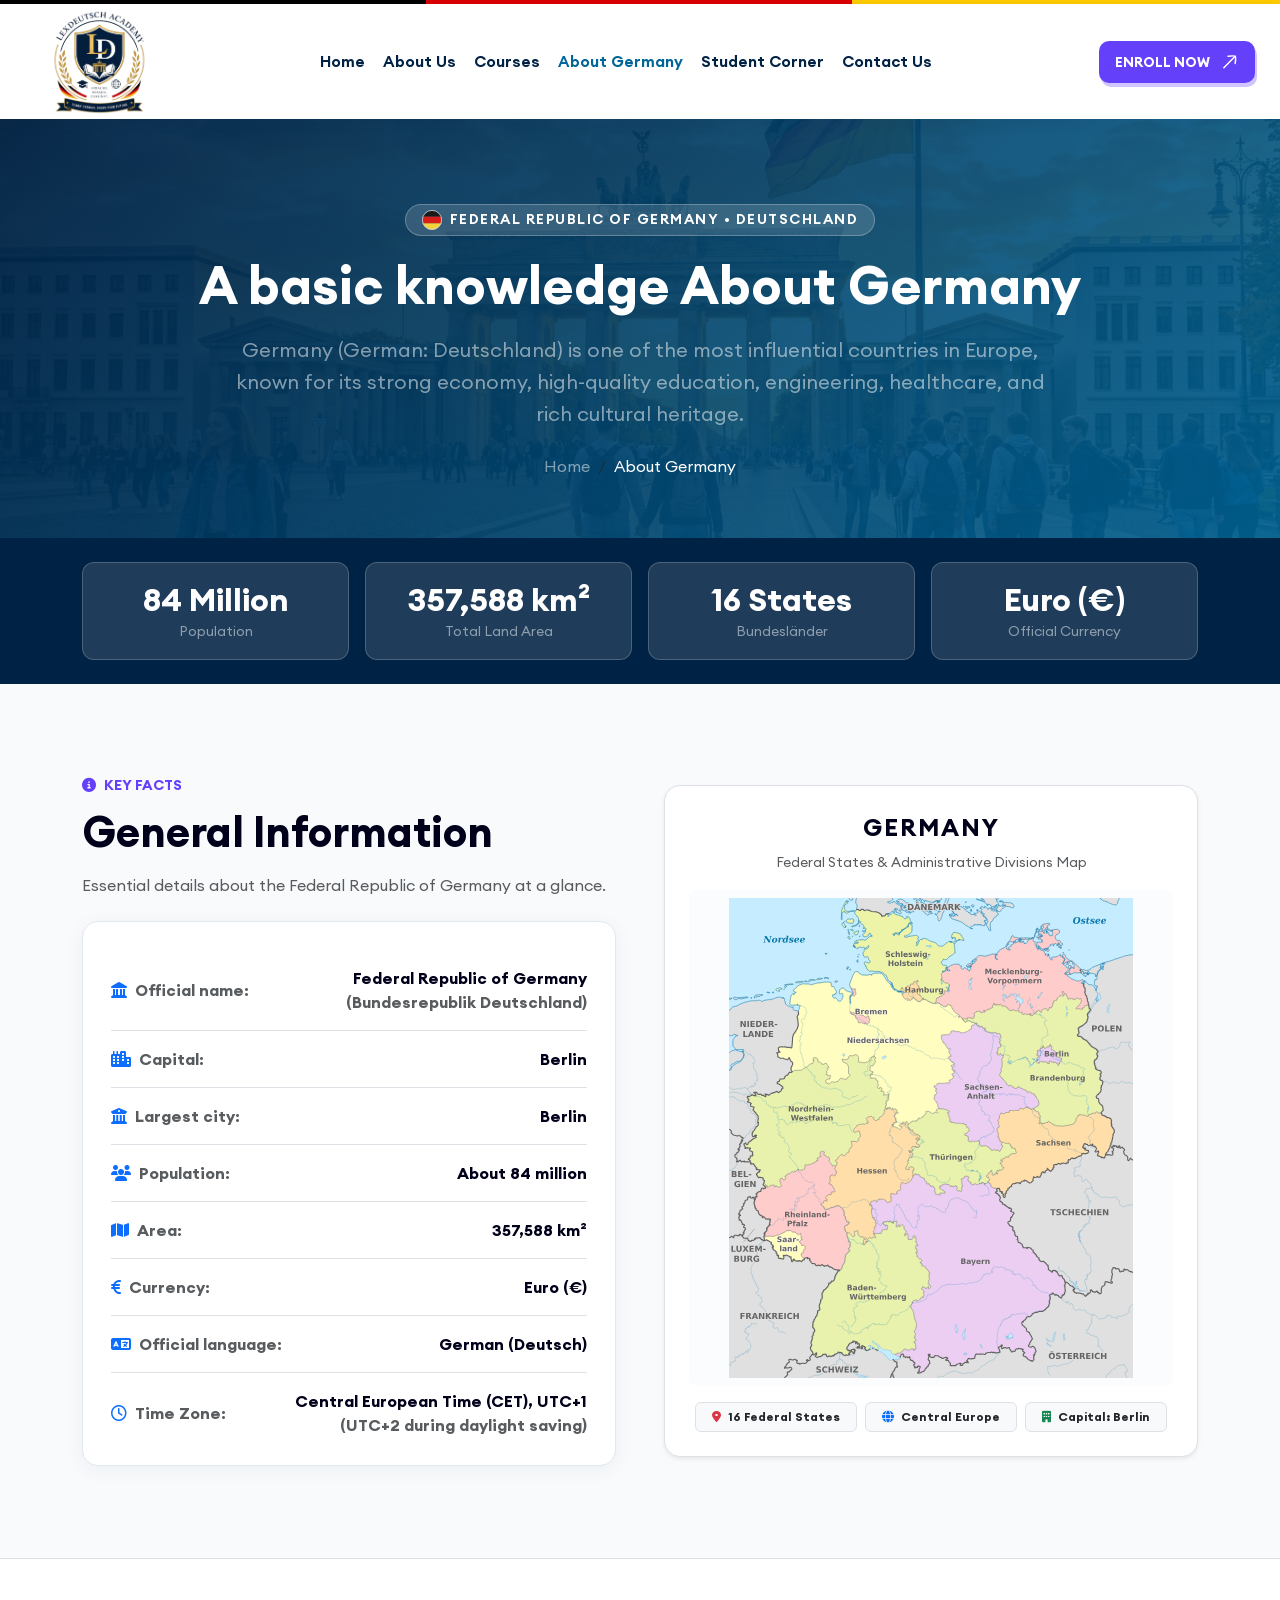
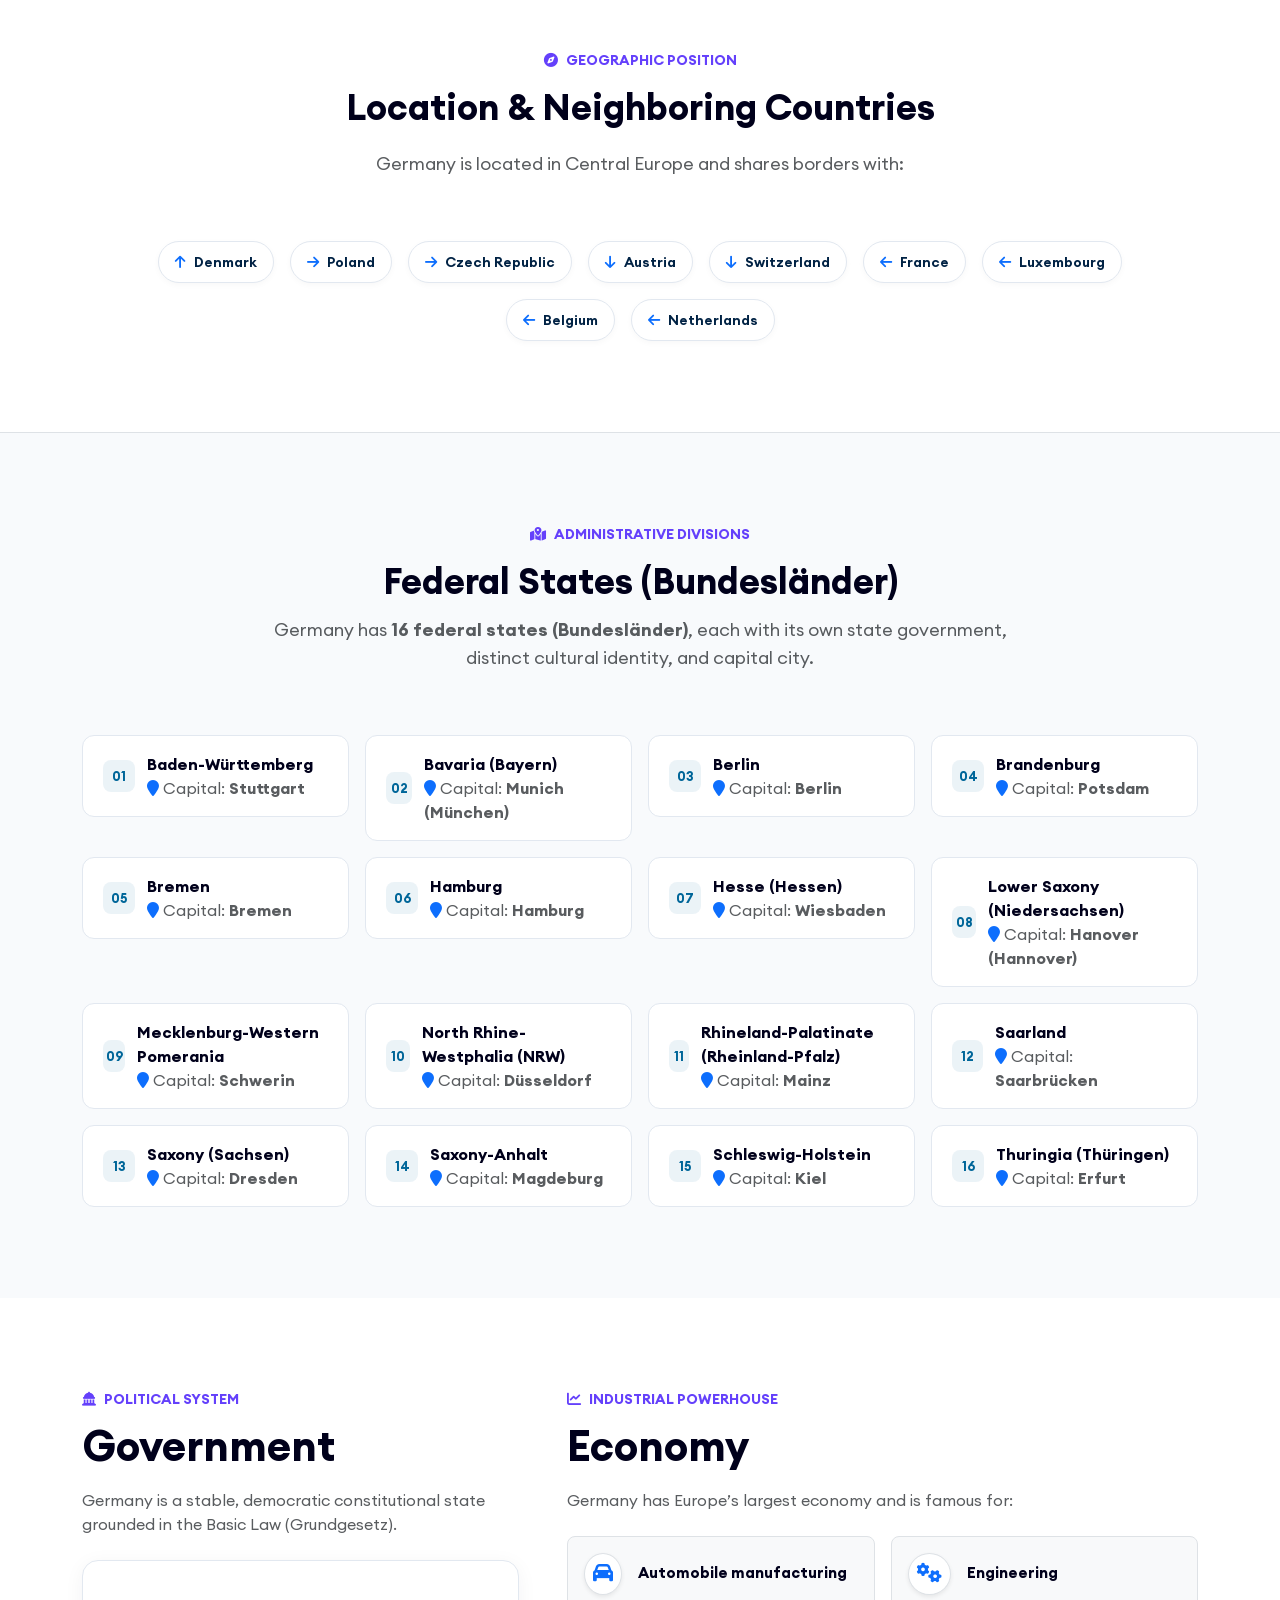
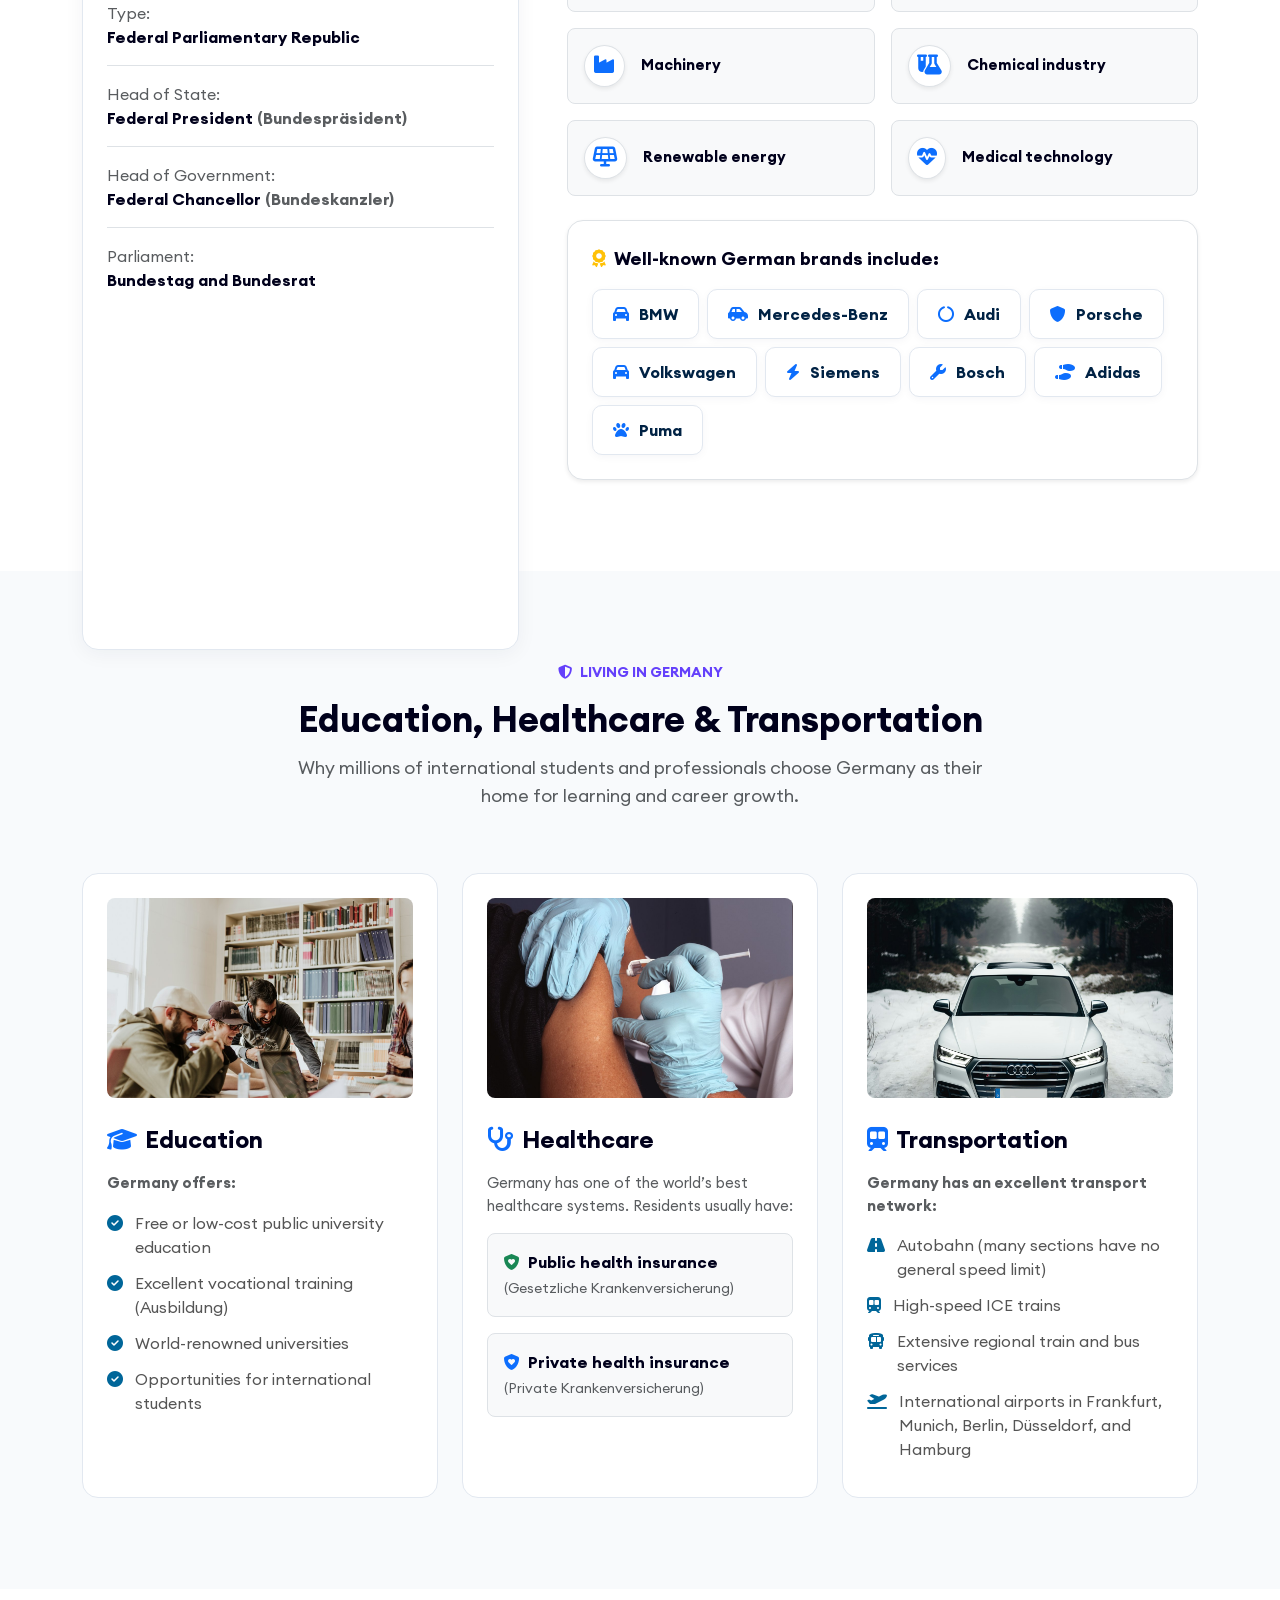
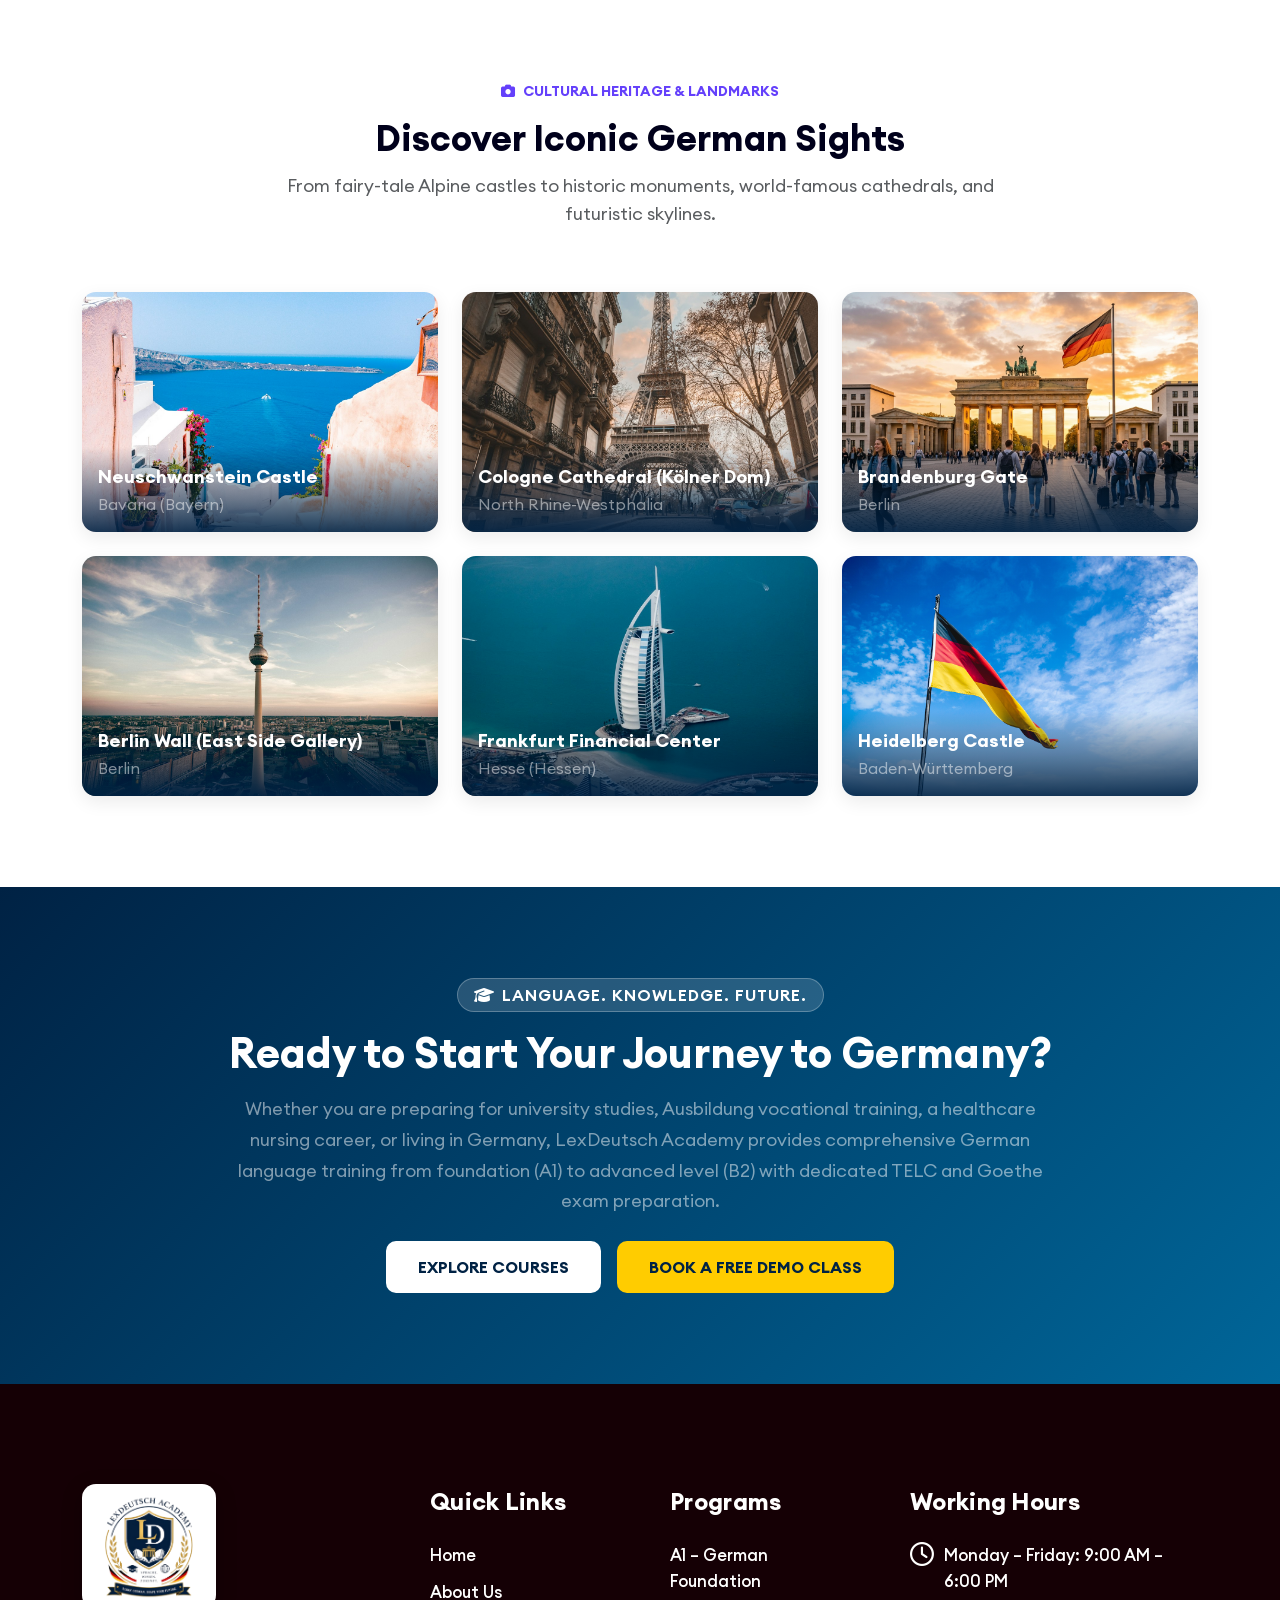
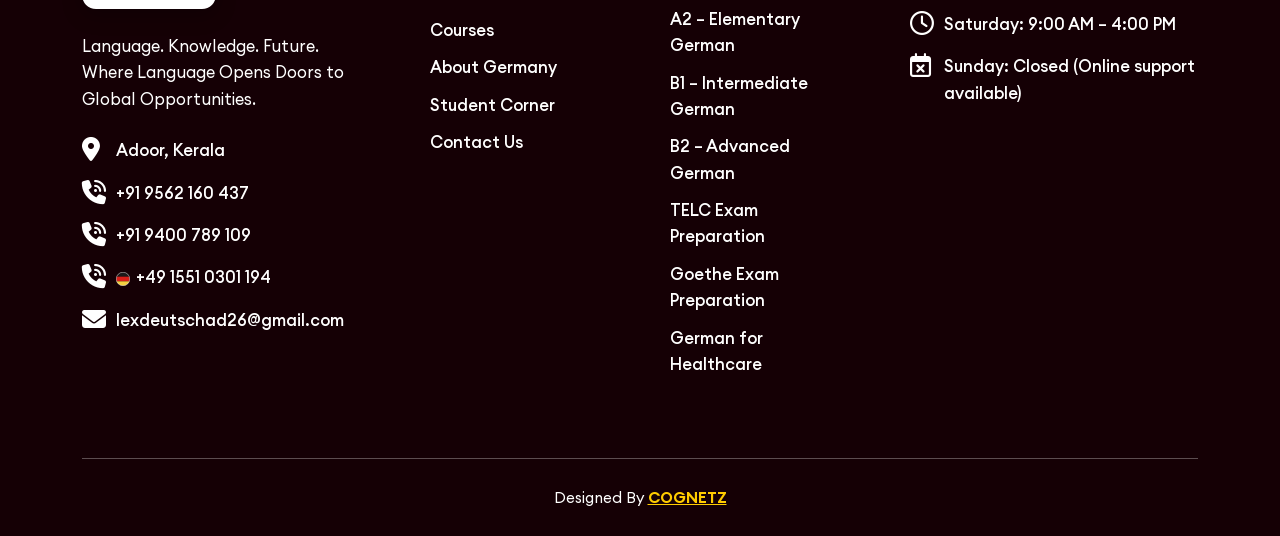
==== about-germany.html @ 67c3edab "initial commit" ====
<!DOCTYPE html>
<html class="no-js" lang="en">
  <head>
    <meta charset="utf-8">
    <meta http-equiv="x-ua-compatible" content="ie=edge">
    <meta name="viewport" content="width=device-width, initial-scale=1">
    <title>A Basic Knowledge About Germany | LexDeutsch Academy</title>
    <meta name="description" content="Discover essential facts about Germany: federal states, geography, economy, education, healthcare, transportation, and culture with LexDeutsch Academy.">
    <link rel="icon" type="image/png" href="assets/img/Lexdutch Logo.png">
    <!-- Stylesheets -->
    <link rel="stylesheet" href="assets/css/bootstrap.min.css">
    <link rel="stylesheet" href="assets/css/fontawesome.min.css">
    <link rel="stylesheet" href="assets/css/slick.min.css">
    <link rel="stylesheet" href="assets/css/style.css">
    <style>
      :root {
        --primary-blue: #006699;
        --dark-navy: #002244;
        --german-gold: #FFCC00;
        --german-red: #DD0000;
        --light-bg: #f8fafc;
        --card-border: #e2e8f0;
      }
      .td_germany_hero {
        background: linear-gradient(135deg, rgba(0, 34, 68, 0.95) 0%, rgba(0, 102, 153, 0.88) 100%), url('assets/img/lexdeutsch/berlin_gate.jpg') center/cover no-repeat;
        padding: 110px 0 85px;
        position: relative;
      }
      .td_stat_badge {
        background: rgba(255, 255, 255, 0.12);
        backdrop-filter: blur(8px);
        border: 1px solid rgba(255, 255, 255, 0.2);
        border-radius: 12px;
        padding: 16px 20px;
        color: #fff;
        text-align: center;
        transition: transform 0.3s ease;
      }
      .td_stat_badge:hover {
        transform: translateY(-4px);
        background: rgba(255, 255, 255, 0.18);
      }
      .td_info_card {
        background: #fff;
        border-radius: 16px;
        border: 1px solid var(--card-border);
        box-shadow: 0 4px 20px rgba(0, 34, 68, 0.05);
        padding: 28px;
        height: 100%;
        transition: all 0.3s ease;
      }
      .td_info_card:hover {
        transform: translateY(-5px);
        box-shadow: 0 12px 30px rgba(0, 34, 68, 0.1);
        border-color: #006699;
      }
      .td_state_card {
        background: #fff;
        border-radius: 12px;
        border: 1px solid var(--card-border);
        padding: 16px 20px;
        display: flex;
        align-items: center;
        justify-content: space-between;
        transition: all 0.25s ease;
      }
      .td_state_card:hover {
        transform: translateY(-3px);
        border-color: var(--primary-blue);
        box-shadow: 0 8px 20px rgba(0, 102, 153, 0.08);
        background: #fcfdfe;
      }
      .td_state_num {
        width: 32px;
        height: 32px;
        border-radius: 8px;
        background: rgba(0, 102, 153, 0.08);
        color: var(--primary-blue);
        display: inline-flex;
        align-items: center;
        justify-content: center;
        font-weight: 700;
        font-size: 13px;
        margin-right: 12px;
      }
      .td_border_chip {
        display: inline-flex;
        align-items: center;
        gap: 8px;
        padding: 8px 16px;
        background: #fff;
        border: 1px solid var(--card-border);
        border-radius: 30px;
        font-size: 14px;
        font-weight: 600;
        color: var(--dark-navy);
        box-shadow: 0 2px 6px rgba(0,0,0,0.03);
        transition: all 0.25s ease;
      }
      .td_border_chip:hover {
        background: var(--primary-blue);
        color: #fff;
        border-color: var(--primary-blue);
        transform: translateY(-2px);
      }
      .td_brand_badge {
        background: #fff;
        border: 1px solid var(--card-border);
        border-radius: 10px;
        padding: 12px 20px;
        font-weight: 700;
        color: var(--dark-navy);
        display: inline-flex;
        align-items: center;
        gap: 10px;
        box-shadow: 0 2px 8px rgba(0, 34, 68, 0.04);
        transition: all 0.25s ease;
      }
      .td_brand_badge:hover {
        transform: translateY(-3px);
        border-color: var(--primary-blue);
        box-shadow: 0 8px 18px rgba(0, 102, 153, 0.12);
        color: var(--primary-blue);
      }
      .td_pillar_card {
        background: #fff;
        border-radius: 16px;
        border: 1px solid var(--card-border);
        padding: 24px;
        transition: all 0.3s ease;
      }
      .td_pillar_card:hover {
        transform: translateY(-6px);
        box-shadow: 0 14px 30px rgba(0, 34, 68, 0.08);
        border-color: var(--primary-blue);
      }
      .td_feature_item {
        display: flex;
        align-items: flex-start;
        gap: 12px;
        margin-bottom: 12px;
      }
      .td_feature_item i {
        color: var(--primary-blue);
        margin-top: 4px;
        font-size: 16px;
      }
      .td_gallery_img {
        border-radius: 14px;
        overflow: hidden;
        position: relative;
        box-shadow: 0 6px 18px rgba(0,0,0,0.08);
        transition: transform 0.3s ease, box-shadow 0.3s ease;
        height: 240px;
      }
      .td_gallery_img img {
        width: 100%;
        height: 100%;
        object-fit: cover;
        transition: transform 0.4s ease;
      }
      .td_gallery_img:hover img {
        transform: scale(1.08);
      }
      .td_gallery_overlay {
        position: absolute;
        bottom: 0;
        left: 0;
        right: 0;
        background: linear-gradient(to top, rgba(0, 34, 68, 0.9) 0%, transparent 100%);
        padding: 16px;
        color: #fff;
      }
      .td_flag_stripe {
        height: 4px;
        background: linear-gradient(90deg, #000 33.3%, #DD0000 33.3%, #DD0000 66.6%, #FFCC00 66.6%);
        width: 100%;
        display: block;
      }
    </style>
  </head>
  <body class="td_theme_2">

    <!-- ==================== Scroll Top Button ==================== -->
    <div class="td_scrollup"><i class="fa-solid fa-arrow-up"></i></div>

    <!-- ==================== Header Area ==================== -->
    <div class="td_flag_stripe"></div>
                    <!-- ==================== Header Area Start ==================== -->
    <header class="td_site_header td_style_1 td_sticky_header td_medium td_heading_color">
      <div class="td_main_header">
        <div class="container">
          <div class="td_main_header_in">
            <!-- 1. Logo Only -->
            <div class="td_main_header_left">
              <a class="td_site_branding d-flex align-items-center" href="index.html" style="text-decoration:none;">
                <img src="assets/img/Lexdutch Logo.png" alt="LexDeutsch Academy Logo" class="td_header_logo_img">
              </a>
            </div>

            <!-- 2. Navigation Links Only -->
            <div class="td_main_header_center">
              <nav class="td_nav">
                <div class="td_nav_list_wrap">
                  <div class="td_nav_list_wrap_in">
                    <ul class="td_nav_list">
                      <li><a href="index.html">Home</a></li>
                      <li><a href="about.html">About Us</a></li>
                      <li><a href="courses-grid-view.html">Courses</a></li>
                      <li><a href="about-germany.html" class="td_accent_color">About Germany</a></li>
                      <li><a href="student-corner.html">Student Corner</a></li>
                      <li><a href="contact.html">Contact Us</a></li>
                    </ul>
                  </div>
                </div>
              </nav>
            </div>

            <!-- 3. Enroll Now Button Only -->
            <div class="td_main_header_right">
              <a href="contact.html#enquiry-form" class="td_btn td_style_1 td_radius_10 td_medium td_with_shadow">
                <span class="td_btn_in td_white_color td_accent_bg">
                  <span>ENROLL NOW</span>
                  <svg width="19" height="20" viewBox="0 0 19 20" fill="none" xmlns="http://www.w3.org/2000/svg">
                    <path d="M15.1575 4.34302L3.84375 15.6567" stroke="currentColor" stroke-width="1.5" stroke-linecap="round" stroke-linejoin="round"/>
                    <path d="M15.157 11.4142C15.157 11.4142 16.0887 5.2748 15.157 4.34311C14.2253 3.41142 8.08594 4.34314 8.08594 4.34314" stroke="currentColor" stroke-width="1.5" stroke-linecap="round" stroke-linejoin="round"/>
                  </svg> 
                </span>             
              </a>
              <button class="td_mobile_menu_btn d-xl-none" type="button" aria-label="Toggle Navigation">
                <i class="fa-solid fa-bars"></i>
              </button>
            </div>
          </div>
        </div>
      </div>
      <!-- Mobile Drawer -->
      <div class="td_mobile_drawer d-xl-none">
        <ul class="td_mobile_nav_list">
          <li><a href="index.html">Home</a></li>
          <li><a href="about.html">About Us</a></li>
          <li><a href="courses-grid-view.html">Courses</a></li>
          <li><a href="about-germany.html" class="td_accent_color">About Germany</a></li>
          <li><a href="student-corner.html">Student Corner</a></li>
          <li><a href="contact.html">Contact Us</a></li>
        </ul>
        <div class="pt-3 border-top">
          <p class="td_fs_14 td_bold text-muted mb-2 text-uppercase">German Courses</p>
          <div class="d-flex flex-wrap gap-2 mb-3">
            <a href="courses-grid-view.html#levels" class="badge bg-light text-dark border p-2 text-decoration-none">A1 Foundation</a>
            <a href="courses-grid-view.html#levels" class="badge bg-light text-dark border p-2 text-decoration-none">A2 Elementary</a>
            <a href="courses-grid-view.html#levels" class="badge bg-light text-dark border p-2 text-decoration-none">B1 Intermediate</a>
            <a href="courses-grid-view.html#levels" class="badge bg-light text-dark border p-2 text-decoration-none">B2 Advanced</a>
          </div>
          <div class="mb-3">
            <a href="tel:+919562160437" class="text-decoration-none td_heading_color td_bold d-flex align-items-center gap-2">
              <i class="fa-solid fa-phone td_accent_color"></i> +91 9562 160 437
            </a>
          </div>
          <a href="contact.html#enquiry-form" class="btn btn-primary w-100 py-2 fw-bold text-white" style="background:#006699; border:none;">ENROLL NOW</a>
        </div>
      </div>
    </header>
    <!-- ==================== Header Area End ==================== -->

    <!-- ==================== Hero Banner Area ==================== -->
    <section class="td_germany_hero text-white text-center">
      <div class="container">
        <div class="row justify-content-center">
          <div class="col-lg-10">
            <div class="d-inline-flex align-items-center gap-2 px-3 py-1 mb-3 rounded-pill" style="background: rgba(255,255,255,0.15); border: 1px solid rgba(255,255,255,0.25);">
              <img src="assets/img/flags/germany-round.svg" alt="Germany" style="width: 20px; height: 20px;">
              <span class="text-white td_fs_14 td_semibold text-uppercase" style="letter-spacing: 1.5px;">Federal Republic of Germany • Deutschland</span>
            </div>
            <h1 class="td_white_color td_fs_52 td_bold mb-3">A basic knowledge About Germany</h1>
            <p class="td_fs_20 text-white-50 mx-auto mb-4" style="max-width: 820px; line-height: 1.6;">
              Germany (German: Deutschland) is one of the most influential countries in Europe, known for its strong economy, high-quality education, engineering, healthcare, and rich cultural heritage.
            </p>
            <nav aria-label="breadcrumb">
              <ol class="breadcrumb justify-content-center mb-0">
                <li class="breadcrumb-item"><a href="index.html" class="text-white-50">Home</a></li>
                <li class="breadcrumb-item active text-white" aria-current="page">About Germany</li>
              </ol>
            </nav>
          </div>
        </div>
      </div>
    </section>

    <!-- ==================== Quick Stats Bar ==================== -->
    <section class="py-4" style="background: #002244;">
      <div class="container">
        <div class="row g-3">
          <div class="col-6 col-md-3">
            <div class="td_stat_badge">
              <div class="td_fs_32 td_bold text-white">84 Million</div>
              <div class="td_fs_14 text-white-50">Population</div>
            </div>
          </div>
          <div class="col-6 col-md-3">
            <div class="td_stat_badge">
              <div class="td_fs_32 td_bold text-white">357,588 km²</div>
              <div class="td_fs_14 text-white-50">Total Land Area</div>
            </div>
          </div>
          <div class="col-6 col-md-3">
            <div class="td_stat_badge">
              <div class="td_fs_32 td_bold text-white">16 States</div>
              <div class="td_fs_14 text-white-50">Bundesländer</div>
            </div>
          </div>
          <div class="col-6 col-md-3">
            <div class="td_stat_badge">
              <div class="td_fs_32 td_bold text-white">Euro (€)</div>
              <div class="td_fs_14 text-white-50">Official Currency</div>
            </div>
          </div>
        </div>
      </div>
    </section>

    <!-- ==================== General Information & Map ==================== -->
    <section class="py-5" style="background: #f8fafc;">
      <div class="container py-lg-4">
        <div class="row align-items-center g-5">
          <div class="col-lg-6">
            <div class="td_section_heading td_mb_30">
              <span class="td_section_subtitle td_accent_color td_fs_14 td_bold text-uppercase d-block td_mb_10">
                <i class="fa-solid fa-circle-info me-2"></i>Key Facts
              </span>
              <h2 class="td_section_title td_fs_38 td_bold td_heading_color mb-3">General Information</h2>
              <p class="td_section_text td_fs_16 text-muted mb-4">
                Essential details about the Federal Republic of Germany at a glance.
              </p>
            </div>

            <div class="td_info_card">
              <ul class="list-unstyled mb-0">
                <li class="py-3 border-bottom d-flex align-items-center justify-content-between">
                  <span class="text-muted d-flex align-items-center gap-2"><i class="fa-solid fa-landmark text-primary"></i><strong>Official name:</strong></span>
                  <span class="text-end td_bold td_heading_color">Federal Republic of Germany<br><span class="text-muted td_fs_13">(Bundesrepublik Deutschland)</span></span>
                </li>
                <li class="py-3 border-bottom d-flex align-items-center justify-content-between">
                  <span class="text-muted d-flex align-items-center gap-2"><i class="fa-solid fa-city text-primary"></i><strong>Capital:</strong></span>
                  <span class="td_bold td_heading_color">Berlin</span>
                </li>
                <li class="py-3 border-bottom d-flex align-items-center justify-content-between">
                  <span class="text-muted d-flex align-items-center gap-2"><i class="fa-solid fa-building-columns text-primary"></i><strong>Largest city:</strong></span>
                  <span class="td_bold td_heading_color">Berlin</span>
                </li>
                <li class="py-3 border-bottom d-flex align-items-center justify-content-between">
                  <span class="text-muted d-flex align-items-center gap-2"><i class="fa-solid fa-users text-primary"></i><strong>Population:</strong></span>
                  <span class="td_bold td_heading_color">About 84 million</span>
                </li>
                <li class="py-3 border-bottom d-flex align-items-center justify-content-between">
                  <span class="text-muted d-flex align-items-center gap-2"><i class="fa-solid fa-map text-primary"></i><strong>Area:</strong></span>
                  <span class="td_bold td_heading_color">357,588 km²</span>
                </li>
                <li class="py-3 border-bottom d-flex align-items-center justify-content-between">
                  <span class="text-muted d-flex align-items-center gap-2"><i class="fa-solid fa-euro-sign text-primary"></i><strong>Currency:</strong></span>
                  <span class="td_bold td_heading_color">Euro (€)</span>
                </li>
                <li class="py-3 border-bottom d-flex align-items-center justify-content-between">
                  <span class="text-muted d-flex align-items-center gap-2"><i class="fa-solid fa-language text-primary"></i><strong>Official language:</strong></span>
                  <span class="td_bold td_heading_color">German (Deutsch)</span>
                </li>
                <li class="pt-3 d-flex align-items-center justify-content-between">
                  <span class="text-muted d-flex align-items-center gap-2"><i class="fa-regular fa-clock text-primary"></i><strong>Time Zone:</strong></span>
                  <span class="text-end td_bold td_heading_color">Central European Time (CET), UTC+1<br><span class="text-muted td_fs_13">(UTC+2 during daylight saving)</span></span>
                </li>
              </ul>
            </div>
          </div>

          <div class="col-lg-6">
            <div class="p-4 bg-white rounded-4 border shadow-sm text-center">
              <h3 class="td_fs_24 td_bold td_heading_color mb-2" style="letter-spacing: 2px;">GERMANY</h3>
              <p class="td_fs_14 text-muted mb-3">Federal States &amp; Administrative Divisions Map</p>
              <div class="position-relative rounded-3 overflow-hidden p-2" style="background: #fafcfe;">
                <img src="assets/img/lexdeutsch/germany/germany_states_map.svg" alt="Map of Germany with 16 Federal States" class="img-fluid" style="max-height: 480px; object-fit: contain;">
              </div>
              <div class="mt-3 d-flex flex-wrap justify-content-center gap-2">
                <span class="badge bg-light text-dark border px-3 py-2"><i class="fa-solid fa-location-dot text-danger me-1"></i> 16 Federal States</span>
                <span class="badge bg-light text-dark border px-3 py-2"><i class="fa-solid fa-globe text-primary me-1"></i> Central Europe</span>
                <span class="badge bg-light text-dark border px-3 py-2"><i class="fa-solid fa-building text-success me-1"></i> Capital: Berlin</span>
              </div>
            </div>
          </div>
        </div>
      </div>
    </section>

    <!-- ==================== Location & Borders ==================== -->
    <section class="py-5 bg-white border-top border-bottom">
      <div class="container py-lg-4">
        <div class="row justify-content-center text-center mb-5">
          <div class="col-lg-8">
            <span class="td_section_subtitle td_accent_color td_fs_14 td_bold text-uppercase d-block td_mb_10">
              <i class="fa-solid fa-compass me-2"></i>Geographic Position
            </span>
            <h2 class="td_section_title td_fs_36 td_bold td_heading_color mb-3">Location &amp; Neighboring Countries</h2>
            <p class="td_section_text td_fs_18 text-muted">
              Germany is located in Central Europe and shares borders with:
            </p>
          </div>
        </div>

        <div class="row justify-content-center">
          <div class="col-lg-11">
            <div class="d-flex flex-wrap justify-content-center gap-3">
              <div class="td_border_chip"><i class="fa-solid fa-arrow-up text-primary"></i> Denmark</div>
              <div class="td_border_chip"><i class="fa-solid fa-arrow-right text-primary"></i> Poland</div>
              <div class="td_border_chip"><i class="fa-solid fa-arrow-right text-primary"></i> Czech Republic</div>
              <div class="td_border_chip"><i class="fa-solid fa-arrow-down text-primary"></i> Austria</div>
              <div class="td_border_chip"><i class="fa-solid fa-arrow-down text-primary"></i> Switzerland</div>
              <div class="td_border_chip"><i class="fa-solid fa-arrow-left text-primary"></i> France</div>
              <div class="td_border_chip"><i class="fa-solid fa-arrow-left text-primary"></i> Luxembourg</div>
              <div class="td_border_chip"><i class="fa-solid fa-arrow-left text-primary"></i> Belgium</div>
              <div class="td_border_chip"><i class="fa-solid fa-arrow-left text-primary"></i> Netherlands</div>
            </div>
          </div>
        </div>
      </div>
    </section>

    <!-- ==================== Federal States (Bundesländer) ==================== -->
    <section class="py-5" style="background: #f8fafc;">
      <div class="container py-lg-4">
        <div class="row justify-content-center text-center mb-5">
          <div class="col-lg-8">
            <span class="td_section_subtitle td_accent_color td_fs_14 td_bold text-uppercase d-block td_mb_10">
              <i class="fa-solid fa-map-location-dot me-2"></i>Administrative Divisions
            </span>
            <h2 class="td_section_title td_fs_36 td_bold td_heading_color mb-2">Federal States (Bundesländer)</h2>
            <p class="td_section_text td_fs_18 text-muted">
              Germany has <strong>16 federal states (Bundesländer)</strong>, each with its own state government, distinct cultural identity, and capital city.
            </p>
          </div>
        </div>

        <div class="row g-3">
          <!-- 1. Baden-Württemberg -->
          <div class="col-md-6 col-lg-3">
            <div class="td_state_card">
              <div class="d-flex align-items-center">
                <span class="td_state_num">01</span>
                <div>
                  <h4 class="td_fs_16 td_bold td_heading_color mb-0">Baden-Württemberg</h4>
                  <span class="td_fs_13 text-muted"><i class="fa-solid fa-location-pin text-primary me-1"></i>Capital: <strong>Stuttgart</strong></span>
                </div>
              </div>
            </div>
          </div>

          <!-- 2. Bavaria (Bayern) -->
          <div class="col-md-6 col-lg-3">
            <div class="td_state_card">
              <div class="d-flex align-items-center">
                <span class="td_state_num">02</span>
                <div>
                  <h4 class="td_fs_16 td_bold td_heading_color mb-0">Bavaria (Bayern)</h4>
                  <span class="td_fs_13 text-muted"><i class="fa-solid fa-location-pin text-primary me-1"></i>Capital: <strong>Munich (München)</strong></span>
                </div>
              </div>
            </div>
          </div>

          <!-- 3. Berlin -->
          <div class="col-md-6 col-lg-3">
            <div class="td_state_card">
              <div class="d-flex align-items-center">
                <span class="td_state_num">03</span>
                <div>
                  <h4 class="td_fs_16 td_bold td_heading_color mb-0">Berlin</h4>
                  <span class="td_fs_13 text-muted"><i class="fa-solid fa-location-pin text-primary me-1"></i>Capital: <strong>Berlin</strong></span>
                </div>
              </div>
            </div>
          </div>

          <!-- 4. Brandenburg -->
          <div class="col-md-6 col-lg-3">
            <div class="td_state_card">
              <div class="d-flex align-items-center">
                <span class="td_state_num">04</span>
                <div>
                  <h4 class="td_fs_16 td_bold td_heading_color mb-0">Brandenburg</h4>
                  <span class="td_fs_13 text-muted"><i class="fa-solid fa-location-pin text-primary me-1"></i>Capital: <strong>Potsdam</strong></span>
                </div>
              </div>
            </div>
          </div>

          <!-- 5. Bremen -->
          <div class="col-md-6 col-lg-3">
            <div class="td_state_card">
              <div class="d-flex align-items-center">
                <span class="td_state_num">05</span>
                <div>
                  <h4 class="td_fs_16 td_bold td_heading_color mb-0">Bremen</h4>
                  <span class="td_fs_13 text-muted"><i class="fa-solid fa-location-pin text-primary me-1"></i>Capital: <strong>Bremen</strong></span>
                </div>
              </div>
            </div>
          </div>

          <!-- 6. Hamburg -->
          <div class="col-md-6 col-lg-3">
            <div class="td_state_card">
              <div class="d-flex align-items-center">
                <span class="td_state_num">06</span>
                <div>
                  <h4 class="td_fs_16 td_bold td_heading_color mb-0">Hamburg</h4>
                  <span class="td_fs_13 text-muted"><i class="fa-solid fa-location-pin text-primary me-1"></i>Capital: <strong>Hamburg</strong></span>
                </div>
              </div>
            </div>
          </div>

          <!-- 7. Hesse (Hessen) -->
          <div class="col-md-6 col-lg-3">
            <div class="td_state_card">
              <div class="d-flex align-items-center">
                <span class="td_state_num">07</span>
                <div>
                  <h4 class="td_fs_16 td_bold td_heading_color mb-0">Hesse (Hessen)</h4>
                  <span class="td_fs_13 text-muted"><i class="fa-solid fa-location-pin text-primary me-1"></i>Capital: <strong>Wiesbaden</strong></span>
                </div>
              </div>
            </div>
          </div>

          <!-- 8. Lower Saxony (Niedersachsen) -->
          <div class="col-md-6 col-lg-3">
            <div class="td_state_card">
              <div class="d-flex align-items-center">
                <span class="td_state_num">08</span>
                <div>
                  <h4 class="td_fs_16 td_bold td_heading_color mb-0">Lower Saxony (Niedersachsen)</h4>
                  <span class="td_fs_13 text-muted"><i class="fa-solid fa-location-pin text-primary me-1"></i>Capital: <strong>Hanover (Hannover)</strong></span>
                </div>
              </div>
            </div>
          </div>

          <!-- 9. Mecklenburg-Western Pomerania -->
          <div class="col-md-6 col-lg-3">
            <div class="td_state_card">
              <div class="d-flex align-items-center">
                <span class="td_state_num">09</span>
                <div>
                  <h4 class="td_fs_16 td_bold td_heading_color mb-0">Mecklenburg-Western Pomerania</h4>
                  <span class="td_fs_13 text-muted"><i class="fa-solid fa-location-pin text-primary me-1"></i>Capital: <strong>Schwerin</strong></span>
                </div>
              </div>
            </div>
          </div>

          <!-- 10. North Rhine-Westphalia (NRW) -->
          <div class="col-md-6 col-lg-3">
            <div class="td_state_card">
              <div class="d-flex align-items-center">
                <span class="td_state_num">10</span>
                <div>
                  <h4 class="td_fs_16 td_bold td_heading_color mb-0">North Rhine-Westphalia (NRW)</h4>
                  <span class="td_fs_13 text-muted"><i class="fa-solid fa-location-pin text-primary me-1"></i>Capital: <strong>Düsseldorf</strong></span>
                </div>
              </div>
            </div>
          </div>

          <!-- 11. Rhineland-Palatinate (Rheinland-Pfalz) -->
          <div class="col-md-6 col-lg-3">
            <div class="td_state_card">
              <div class="d-flex align-items-center">
                <span class="td_state_num">11</span>
                <div>
                  <h4 class="td_fs_16 td_bold td_heading_color mb-0">Rhineland-Palatinate (Rheinland-Pfalz)</h4>
                  <span class="td_fs_13 text-muted"><i class="fa-solid fa-location-pin text-primary me-1"></i>Capital: <strong>Mainz</strong></span>
                </div>
              </div>
            </div>
          </div>

          <!-- 12. Saarland -->
          <div class="col-md-6 col-lg-3">
            <div class="td_state_card">
              <div class="d-flex align-items-center">
                <span class="td_state_num">12</span>
                <div>
                  <h4 class="td_fs_16 td_bold td_heading_color mb-0">Saarland</h4>
                  <span class="td_fs_13 text-muted"><i class="fa-solid fa-location-pin text-primary me-1"></i>Capital: <strong>Saarbrücken</strong></span>
                </div>
              </div>
            </div>
          </div>

          <!-- 13. Saxony (Sachsen) -->
          <div class="col-md-6 col-lg-3">
            <div class="td_state_card">
              <div class="d-flex align-items-center">
                <span class="td_state_num">13</span>
                <div>
                  <h4 class="td_fs_16 td_bold td_heading_color mb-0">Saxony (Sachsen)</h4>
                  <span class="td_fs_13 text-muted"><i class="fa-solid fa-location-pin text-primary me-1"></i>Capital: <strong>Dresden</strong></span>
                </div>
              </div>
            </div>
          </div>

          <!-- 14. Saxony-Anhalt -->
          <div class="col-md-6 col-lg-3">
            <div class="td_state_card">
              <div class="d-flex align-items-center">
                <span class="td_state_num">14</span>
                <div>
                  <h4 class="td_fs_16 td_bold td_heading_color mb-0">Saxony-Anhalt</h4>
                  <span class="td_fs_13 text-muted"><i class="fa-solid fa-location-pin text-primary me-1"></i>Capital: <strong>Magdeburg</strong></span>
                </div>
              </div>
            </div>
          </div>

          <!-- 15. Schleswig-Holstein -->
          <div class="col-md-6 col-lg-3">
            <div class="td_state_card">
              <div class="d-flex align-items-center">
                <span class="td_state_num">15</span>
                <div>
                  <h4 class="td_fs_16 td_bold td_heading_color mb-0">Schleswig-Holstein</h4>
                  <span class="td_fs_13 text-muted"><i class="fa-solid fa-location-pin text-primary me-1"></i>Capital: <strong>Kiel</strong></span>
                </div>
              </div>
            </div>
          </div>

          <!-- 16. Thuringia (Thüringen) -->
          <div class="col-md-6 col-lg-3">
            <div class="td_state_card">
              <div class="d-flex align-items-center">
                <span class="td_state_num">16</span>
                <div>
                  <h4 class="td_fs_16 td_bold td_heading_color mb-0">Thuringia (Thüringen)</h4>
                  <span class="td_fs_13 text-muted"><i class="fa-solid fa-location-pin text-primary me-1"></i>Capital: <strong>Erfurt</strong></span>
                </div>
              </div>
            </div>
          </div>
        </div>
      </div>
    </section>

    <!-- ==================== Government & Economy ==================== -->
    <section class="py-5 bg-white">
      <div class="container py-lg-4">
        <div class="row g-5">
          <!-- Government Section -->
          <div class="col-lg-5">
            <div class="td_section_heading td_mb_30">
              <span class="td_section_subtitle td_accent_color td_fs_14 td_bold text-uppercase d-block td_mb_10">
                <i class="fa-solid fa-landmark-dome me-2"></i>Political System
              </span>
              <h2 class="td_section_title td_fs_34 td_bold td_heading_color mb-3">Government</h2>
              <p class="td_section_text td_fs_16 text-muted">
                Germany is a stable, democratic constitutional state grounded in the Basic Law (Grundgesetz).
              </p>
            </div>

            <div class="td_info_card p-4">
              <ul class="list-unstyled mb-0">
                <li class="py-3 border-bottom">
                  <span class="text-muted d-block td_fs_13">Type:</span>
                  <span class="td_bold td_fs_16 td_heading_color">Federal Parliamentary Republic</span>
                </li>
                <li class="py-3 border-bottom">
                  <span class="text-muted d-block td_fs_13">Head of State:</span>
                  <span class="td_bold td_fs_16 td_heading_color">Federal President <span class="text-muted td_fs_13">(Bundespräsident)</span></span>
                </li>
                <li class="py-3 border-bottom">
                  <span class="text-muted d-block td_fs_13">Head of Government:</span>
                  <span class="td_bold td_fs_16 td_heading_color">Federal Chancellor <span class="text-muted td_fs_13">(Bundeskanzler)</span></span>
                </li>
                <li class="pt-3">
                  <span class="text-muted d-block td_fs_13">Parliament:</span>
                  <span class="td_bold td_fs_16 td_heading_color">Bundestag and Bundesrat</span>
                </li>
              </ul>
            </div>
          </div>

          <!-- Economy Section -->
          <div class="col-lg-7">
            <div class="td_section_heading td_mb_30">
              <span class="td_section_subtitle td_accent_color td_fs_14 td_bold text-uppercase d-block td_mb_10">
                <i class="fa-solid fa-chart-line me-2"></i>Industrial Powerhouse
              </span>
              <h2 class="td_section_title td_fs_34 td_bold td_heading_color mb-3">Economy</h2>
              <p class="td_section_text td_fs_16 text-muted mb-4">
                Germany has Europe’s largest economy and is famous for:
              </p>
            </div>

            <div class="row g-3 mb-4">
              <div class="col-sm-6">
                <div class="p-3 rounded-3 border bg-light d-flex align-items-center gap-3">
                  <div class="rounded-circle bg-white text-primary p-2 border shadow-sm"><i class="fa-solid fa-car fs-5"></i></div>
                  <span class="td_bold td_heading_color td_fs_15">Automobile manufacturing</span>
                </div>
              </div>
              <div class="col-sm-6">
                <div class="p-3 rounded-3 border bg-light d-flex align-items-center gap-3">
                  <div class="rounded-circle bg-white text-primary p-2 border shadow-sm"><i class="fa-solid fa-gears fs-5"></i></div>
                  <span class="td_bold td_heading_color td_fs_15">Engineering</span>
                </div>
              </div>
              <div class="col-sm-6">
                <div class="p-3 rounded-3 border bg-light d-flex align-items-center gap-3">
                  <div class="rounded-circle bg-white text-primary p-2 border shadow-sm"><i class="fa-solid fa-industry fs-5"></i></div>
                  <span class="td_bold td_heading_color td_fs_15">Machinery</span>
                </div>
              </div>
              <div class="col-sm-6">
                <div class="p-3 rounded-3 border bg-light d-flex align-items-center gap-3">
                  <div class="rounded-circle bg-white text-primary p-2 border shadow-sm"><i class="fa-solid fa-flask-vial fs-5"></i></div>
                  <span class="td_bold td_heading_color td_fs_15">Chemical industry</span>
                </div>
              </div>
              <div class="col-sm-6">
                <div class="p-3 rounded-3 border bg-light d-flex align-items-center gap-3">
                  <div class="rounded-circle bg-white text-primary p-2 border shadow-sm"><i class="fa-solid fa-solar-panel fs-5"></i></div>
                  <span class="td_bold td_heading_color td_fs_15">Renewable energy</span>
                </div>
              </div>
              <div class="col-sm-6">
                <div class="p-3 rounded-3 border bg-light d-flex align-items-center gap-3">
                  <div class="rounded-circle bg-white text-primary p-2 border shadow-sm"><i class="fa-solid fa-heart-pulse fs-5"></i></div>
                  <span class="td_bold td_heading_color td_fs_15">Medical technology</span>
                </div>
              </div>
            </div>

            <!-- Well-known German Brands -->
            <div class="p-4 rounded-4 border bg-white shadow-sm">
              <h3 class="td_fs_18 td_bold td_heading_color mb-3"><i class="fa-solid fa-award text-warning me-2"></i>Well-known German brands include:</h3>
              <div class="d-flex flex-wrap gap-2">
                <span class="td_brand_badge"><i class="fa-solid fa-car text-primary"></i> BMW</span>
                <span class="td_brand_badge"><i class="fa-solid fa-car-side text-primary"></i> Mercedes-Benz</span>
                <span class="td_brand_badge"><i class="fa-solid fa-circle-notch text-primary"></i> Audi</span>
                <span class="td_brand_badge"><i class="fa-solid fa-shield text-primary"></i> Porsche</span>
                <span class="td_brand_badge"><i class="fa-solid fa-car text-primary"></i> Volkswagen</span>
                <span class="td_brand_badge"><i class="fa-solid fa-bolt text-primary"></i> Siemens</span>
                <span class="td_brand_badge"><i class="fa-solid fa-wrench text-primary"></i> Bosch</span>
                <span class="td_brand_badge"><i class="fa-solid fa-shoe-prints text-primary"></i> Adidas</span>
                <span class="td_brand_badge"><i class="fa-solid fa-paw text-primary"></i> Puma</span>
              </div>
            </div>
          </div>
        </div>
      </div>
    </section>

    <!-- ==================== Education, Healthcare & Transportation ==================== -->
    <section class="py-5" style="background: #f8fafc;">
      <div class="container py-lg-4">
        <div class="row justify-content-center text-center mb-5">
          <div class="col-lg-8">
            <span class="td_section_subtitle td_accent_color td_fs_14 td_bold text-uppercase d-block td_mb_10">
              <i class="fa-solid fa-shield-halved me-2"></i>Living in Germany
            </span>
            <h2 class="td_section_title td_fs_36 td_bold td_heading_color mb-2">Education, Healthcare &amp; Transportation</h2>
            <p class="td_section_text td_fs_18 text-muted">
              Why millions of international students and professionals choose Germany as their home for learning and career growth.
            </p>
          </div>
        </div>

        <div class="row g-4">
          <!-- Education Card -->
          <div class="col-lg-4">
            <div class="td_pillar_card h-100">
              <div class="rounded-3 overflow-hidden mb-4" style="height: 200px;">
                <img src="assets/img/lexdeutsch/germany/german_education.jpg" alt="German Education" style="width: 100%; height: 100%; object-fit: cover;">
              </div>
              <h3 class="td_fs_24 td_bold td_heading_color mb-3"><i class="fa-solid fa-graduation-cap text-primary me-2"></i>Education</h3>
              <p class="text-muted td_fs_15 mb-3"><strong>Germany offers:</strong></p>
              <div class="td_feature_item">
                <i class="fa-solid fa-check-circle"></i>
                <span>Free or low-cost public university education</span>
              </div>
              <div class="td_feature_item">
                <i class="fa-solid fa-check-circle"></i>
                <span>Excellent vocational training (Ausbildung)</span>
              </div>
              <div class="td_feature_item">
                <i class="fa-solid fa-check-circle"></i>
                <span>World-renowned universities</span>
              </div>
              <div class="td_feature_item">
                <i class="fa-solid fa-check-circle"></i>
                <span>Opportunities for international students</span>
              </div>
            </div>
          </div>

          <!-- Healthcare Card -->
          <div class="col-lg-4">
            <div class="td_pillar_card h-100">
              <div class="rounded-3 overflow-hidden mb-4" style="height: 200px;">
                <img src="assets/img/lexdeutsch/germany/german_healthcare.jpg" alt="German Healthcare" style="width: 100%; height: 100%; object-fit: cover;">
              </div>
              <h3 class="td_fs_24 td_bold td_heading_color mb-3"><i class="fa-solid fa-stethoscope text-primary me-2"></i>Healthcare</h3>
              <p class="text-muted td_fs_15 mb-3">
                Germany has one of the world’s best healthcare systems. Residents usually have:
              </p>
              <div class="p-3 rounded-3 bg-light border mb-3">
                <div class="d-flex align-items-center gap-2 mb-1">
                  <i class="fa-solid fa-shield-heart text-success"></i>
                  <strong class="td_heading_color">Public health insurance</strong>
                </div>
                <div class="text-muted td_fs_14">(Gesetzliche Krankenversicherung)</div>
              </div>
              <div class="p-3 rounded-3 bg-light border">
                <div class="d-flex align-items-center gap-2 mb-1">
                  <i class="fa-solid fa-shield-heart text-primary"></i>
                  <strong class="td_heading_color">Private health insurance</strong>
                </div>
                <div class="text-muted td_fs_14">(Private Krankenversicherung)</div>
              </div>
            </div>
          </div>

          <!-- Transportation Card -->
          <div class="col-lg-4">
            <div class="td_pillar_card h-100">
              <div class="rounded-3 overflow-hidden mb-4" style="height: 200px;">
                <img src="assets/img/lexdeutsch/germany/german_train.jpg" alt="German Transportation ICE Train" style="width: 100%; height: 100%; object-fit: cover;">
              </div>
              <h3 class="td_fs_24 td_bold td_heading_color mb-3"><i class="fa-solid fa-train-subway text-primary me-2"></i>Transportation</h3>
              <p class="text-muted td_fs_15 mb-3"><strong>Germany has an excellent transport network:</strong></p>
              <div class="td_feature_item">
                <i class="fa-solid fa-road"></i>
                <span>Autobahn (many sections have no general speed limit)</span>
              </div>
              <div class="td_feature_item">
                <i class="fa-solid fa-train-subway"></i>
                <span>High-speed ICE trains</span>
              </div>
              <div class="td_feature_item">
                <i class="fa-solid fa-bus"></i>
                <span>Extensive regional train and bus services</span>
              </div>
              <div class="td_feature_item">
                <i class="fa-solid fa-plane-departure"></i>
                <span>International airports in Frankfurt, Munich, Berlin, Düsseldorf, and Hamburg</span>
              </div>
            </div>
          </div>
        </div>
      </div>
    </section>

    <!-- ==================== Landmarks & Culture Gallery ==================== -->
    <section class="py-5 bg-white">
      <div class="container py-lg-4">
        <div class="row justify-content-center text-center mb-5">
          <div class="col-lg-8">
            <span class="td_section_subtitle td_accent_color td_fs_14 td_bold text-uppercase d-block td_mb_10">
              <i class="fa-solid fa-camera me-2"></i>Cultural Heritage &amp; Landmarks
            </span>
            <h2 class="td_section_title td_fs_36 td_bold td_heading_color mb-2">Discover Iconic German Sights</h2>
            <p class="td_section_text td_fs_18 text-muted">
              From fairy-tale Alpine castles to historic monuments, world-famous cathedrals, and futuristic skylines.
            </p>
          </div>
        </div>

        <div class="row g-4">
          <div class="col-md-6 col-lg-4">
            <div class="td_gallery_img">
              <img src="assets/img/lexdeutsch/germany/neuschwanstein.jpg" alt="Neuschwanstein Castle, Bavaria">
              <div class="td_gallery_overlay">
                <h4 class="td_fs_18 td_bold text-white mb-0">Neuschwanstein Castle</h4>
                <span class="td_fs_13 text-white-50">Bavaria (Bayern)</span>
              </div>
            </div>
          </div>
          <div class="col-md-6 col-lg-4">
            <div class="td_gallery_img">
              <img src="assets/img/lexdeutsch/germany/cologne_cathedral.jpg" alt="Cologne Cathedral (Kölner Dom)">
              <div class="td_gallery_overlay">
                <h4 class="td_fs_18 td_bold text-white mb-0">Cologne Cathedral (Kölner Dom)</h4>
                <span class="td_fs_13 text-white-50">North Rhine-Westphalia</span>
              </div>
            </div>
          </div>
          <div class="col-md-6 col-lg-4">
            <div class="td_gallery_img">
              <img src="assets/img/lexdeutsch/berlin_gate.jpg" alt="Brandenburg Gate, Berlin">
              <div class="td_gallery_overlay">
                <h4 class="td_fs_18 td_bold text-white mb-0">Brandenburg Gate</h4>
                <span class="td_fs_13 text-white-50">Berlin</span>
              </div>
            </div>
          </div>
          <div class="col-md-6 col-lg-4">
            <div class="td_gallery_img">
              <img src="assets/img/lexdeutsch/germany/berlin_wall.jpg" alt="Berlin Wall East Side Gallery">
              <div class="td_gallery_overlay">
                <h4 class="td_fs_18 td_bold text-white mb-0">Berlin Wall (East Side Gallery)</h4>
                <span class="td_fs_13 text-white-50">Berlin</span>
              </div>
            </div>
          </div>
          <div class="col-md-6 col-lg-4">
            <div class="td_gallery_img">
              <img src="assets/img/lexdeutsch/germany/frankfurt_skyline.jpg" alt="Frankfurt Financial Center">
              <div class="td_gallery_overlay">
                <h4 class="td_fs_18 td_bold text-white mb-0">Frankfurt Financial Center</h4>
                <span class="td_fs_13 text-white-50">Hesse (Hessen)</span>
              </div>
            </div>
          </div>
          <div class="col-md-6 col-lg-4">
            <div class="td_gallery_img">
              <img src="assets/img/lexdeutsch/germany/heidelberg.jpg" alt="Heidelberg Castle &amp; Old Bridge">
              <div class="td_gallery_overlay">
                <h4 class="td_fs_18 td_bold text-white mb-0">Heidelberg Castle</h4>
                <span class="td_fs_13 text-white-50">Baden-Württemberg</span>
              </div>
            </div>
          </div>
        </div>
      </div>
    </section>

    <!-- ==================== Call to Action Banner ==================== -->
    <section class="py-5" style="background: linear-gradient(135deg, #002244 0%, #006699 100%);">
      <div class="container py-lg-4">
        <div class="row justify-content-center text-center">
          <div class="col-lg-9 text-white">
            <div class="d-inline-flex align-items-center gap-2 px-3 py-1 mb-3 rounded-pill" style="background: rgba(255,255,255,0.15); border: 1px solid rgba(255,255,255,0.25);">
              <i class="fa-solid fa-graduation-cap"></i>
              <span class="td_fs_13 td_semibold text-uppercase" style="letter-spacing: 1px;">Language. Knowledge. Future.</span>
            </div>
            <h2 class="td_fs_44 td_bold text-white mb-3">Ready to Start Your Journey to Germany?</h2>
            <p class="td_fs_18 text-white-50 mb-4" style="line-height: 1.7;">
              Whether you are preparing for university studies, Ausbildung vocational training, a healthcare nursing career, or living in Germany, LexDeutsch Academy provides comprehensive German language training from foundation (A1) to advanced level (B2) with dedicated TELC and Goethe exam preparation.
            </p>
            <div class="d-flex flex-wrap justify-content-center gap-3">
              <a href="courses-grid-view.html" class="td_btn td_style_1 td_radius_10 td_medium" style="background: #fff; color: #002244; font-weight: 700; padding: 14px 32px; text-decoration: none;">
                EXPLORE COURSES
              </a>
              <a href="contact.html" class="td_btn td_style_1 td_radius_10 td_medium" style="background: #ffcc00; color: #002244; font-weight: 700; padding: 14px 32px; text-decoration: none;">
                BOOK A FREE DEMO CLASS
              </a>
            </div>
          </div>
        </div>
      </div>
    </section>

    <!-- ==================== Footer Area ==================== -->
    <footer class="td_footer td_style_1">
      <div class="container">
        <div class="td_footer_row">
          <div class="td_footer_col">
            <div class="td_footer_widget">
              <div class="td_footer_text_widget td_fs_18">
                <a class="td_site_branding d-inline-block mb-3" href="index.html" style="text-decoration:none;">
                  <img src="assets/img/Lexdutch Logo.png" alt="LexDeutsch Academy Logo" class="td_footer_logo_img">
                </a>
                <p>Language. Knowledge. Future. Where Language Opens Doors to Global Opportunities.</p>
              </div>
              <ul class="td_footer_address_widget td_medium td_mp_0">
                <li><i class="fa-solid fa-location-dot"></i>Adoor, Kerala</li>
                <li><i class="fa-solid fa-phone-volume"></i><a href="tel:+919562160437">+91 9562 160 437</a></li>
                <li><i class="fa-solid fa-phone-volume"></i><a href="tel:+919400789109">+91 9400 789 109</a></li>
                <li><i class="fa-solid fa-phone-volume"></i><a href="tel:+4915510301194"><img src="assets/img/flags/germany-round.svg" alt="Germany" style="width: 14px; height: 14px; vertical-align: middle; margin-right: 6px;">+49 1551 0301 194</a></li>
                <li><i class="fa-solid fa-envelope"></i><a href="mailto:lexdeutschad26@gmail.com">lexdeutschad26@gmail.com</a></li>
              </ul>
            </div>
          </div>
          <div class="td_footer_col">
            <div class="td_footer_widget">
                            <h2 class="td_footer_widget_title td_fs_24 td_white_color td_semibold td_mb_30">Quick Links</h2>
              <ul class="td_footer_widget_menu">
                <li><a href="index.html">Home</a></li>
                <li><a href="about.html">About Us</a></li>
                <li><a href="courses-grid-view.html">Courses</a></li>
                <li><a href="about-germany.html">About Germany</a></li>
                <li><a href="student-corner.html">Student Corner</a></li>
                <li><a href="contact.html">Contact Us</a></li>
              </ul>
            </div>
          </div>
          <div class="td_footer_col">
            <div class="td_footer_widget">
              <h2 class="td_footer_widget_title td_fs_24 td_white_color td_semibold td_mb_30">Programs</h2>
              <ul class="td_footer_widget_menu">
                <li><a href="courses-grid-view.html#levels">A1 – German Foundation</a></li>
                <li><a href="courses-grid-view.html#levels">A2 – Elementary German</a></li>
                <li><a href="courses-grid-view.html#levels">B1 – Intermediate German</a></li>
                <li><a href="courses-grid-view.html#levels">B2 – Advanced German</a></li>
                <li><a href="courses-grid-view.html#specialized">TELC Exam Preparation</a></li>
                <li><a href="courses-grid-view.html#specialized">Goethe Exam Preparation</a></li>
                <li><a href="courses-grid-view.html#specialized">German for Healthcare</a></li>
              </ul>
            </div>
          </div>
          <div class="td_footer_col">
            <div class="td_footer_widget">
              <h2 class="td_footer_widget_title td_fs_24 td_white_color td_semibold td_mb_30">Working Hours</h2>
              <ul class="td_footer_address_widget td_medium td_mp_0">
                <li><i class="fa-regular fa-clock"></i>Monday – Friday: 9:00 AM – 6:00 PM</li>
                <li><i class="fa-regular fa-clock"></i>Saturday: 9:00 AM – 4:00 PM</li>
                <li><i class="fa-regular fa-calendar-xmark"></i>Sunday: Closed (Online support available)</li>
              </ul>
            </div>
          </div>
        </div>
      </div>
      <div class="td_footer_bottom td_fs_18">
        <div class="container">
          <div class="td_footer_bottom_in justify-content-center text-center">
            <p class="td_copyright mb-0 text-center">Designed By <a href="https://cognetz.com/" target="_blank" rel="noopener noreferrer" style="color: #FFCC00; font-weight: 600; text-decoration: underline;">COGNETZ</a></p>
          </div>
        </div>
      </div>
    </footer>

    <!-- Scripts -->
    <script src="assets/js/jquery.min.js"></script>
    <script src="assets/js/bootstrap.bundle.min.js"></script>
    <script src="assets/js/jquery-ui.min.js"></script>
    <script src="assets/js/wow.min.js"></script>
    <script src="assets/js/slick.min.js"></script>
    <script src="assets/js/main.js"></script>
  </body>
</html>
---- assets/css/style.css ----
/*--------------------------------------------------------------
>> TABLE OF CONTENTS:
----------------------------------------------------------------
1. Typography
2. Animation
3. Preloader
4. Spacing
5. General
6. Slider
7. Video Modal
8. Header
9. Footer
10. Sidebar
11. About
12. Newsletter
13. Hero
14. Iconbox
15. Posts
16. CTA
17. Testimonial
18. Team
19. Card
20. Features
21. Pricing
22. Contact
--------------------------------------------------------------*/
/*--------------------------------------------------------------
 ** Google Fonts Integration
----------------------------------------------------------------*/
/* Euclid Circular A */
@font-face {
  font-family: "Euclid Circular A";
  src: url("../fonts/euclid-circular-a/EuclidCircularARegular.ttf")
    format("truetype");
  font-weight: 400;
  font-style: normal;
}
@font-face {
  font-family: "Euclid Circular A";
  src: url("../fonts/euclid-circular-a/EuclidCircularAMedium.ttf")
    format("truetype");
  font-weight: 500;
  font-style: normal;
}
@font-face {
  font-family: "Euclid Circular A";
  src: url("../fonts/euclid-circular-a/EuclidCircularASemiBold.ttf")
    format("truetype");
  font-weight: 600;
  font-style: normal;
}
@font-face {
  font-family: "Euclid Circular A";
  src: url("../fonts/euclid-circular-a/EuclidCircularABold.ttf")
    format("truetype");
  font-weight: 700;
  font-style: normal;
}
/* Fredoka Font */
@font-face {
  font-family: "Fredoka";
  src: url("../fonts/fredoka/static/Fredoka-Regular.ttf") format("truetype");
  font-weight: 400;
  font-style: normal;
}
@font-face {
  font-family: "Fredoka";
  src: url("../fonts/fredoka/static/Fredoka-Medium.ttf") format("truetype");
  font-weight: 500;
  font-style: normal;
}
@font-face {
  font-family: "Fredoka";
  src: url("../fonts/fredoka/static/Fredoka-SemiBold.ttf") format("truetype");
  font-weight: 600;
  font-style: normal;
}
@font-face {
  font-family: "Fredoka";
  src: url("../fonts/fredoka/static/Fredoka-Bold.ttf") format("truetype");
  font-weight: 700;
  font-style: normal;
}
@font-face {
  font-family: "Adobe Garamond Pro";
  src: url("../fonts/adobe-garamond-pro/AGaramondPro-Bold.otf")
    format("truetype");
  font-weight: 700;
  font-style: normal;
}
@font-face {
  font-family: "Adobe Garamond Pro";
  src: url("../fonts/adobe-garamond-pro/AGaramondPro-Regular.otf")
    format("truetype");
  font-weight: 400;
  font-style: normal;
}
/*--------------------------------------------------------------
** All Variable
----------------------------------------------------------------*/
:root {
  --white-color: #fff;
  --heading-color: #00001b;
  --body-color: #555;
  --accent-color: #890c25;
  --gray-color: #f4f3ef;
  --border-color: #d9d9d9;
  --heading-font: "Euclid Circular A", sans-serif;
  --body-font: "Euclid Circular A", sans-serif;
}

.td_theme_2 {
  --accent-color: #6440fb;
}

.td_theme_3 {
  --accent-color: #ff9b24;
  --heading-font: "Fredoka", sans-serif;
  --body-font: "Fredoka", sans-serif;
}
.td_theme_3 h1,
.td_theme_3 h2,
.td_theme_3 h3,
.td_theme_3 h4,
.td_theme_3 h5,
.td_theme_3 h6 {
  font-weight: 600;
}

.td_theme_4 {
  --accent-color: #006766;
}

.td_theme_5 {
  --accent-color: #21225f;
}

.td_theme_6 {
  --accent-color: #006766;
  --heading-font: "Adobe Garamond Pro", sans-serif;
}

/*--------------------------------------------------------------
1. Typography
----------------------------------------------------------------*/
body,
html {
  color: var(--body-color);
  font-family: var(--body-font);
  font-size: 16px;
  line-height: 1.5em;
  font-weight: 400;
  overflow-x: clip !important;
}

body {
  -ms-scroll-chaining: none;
  overscroll-behavior: none;
}

h1,
h2,
h3,
h4,
h5,
h6 {
  clear: both;
  color: var(--heading-color);
  padding: 0;
  margin: 0 0 20px 0;
  font-weight: 700;
  line-height: 1.2em;
  font-family: var(--heading-font);
}

h1 {
  font-size: 56px;
}

h2 {
  font-size: 42px;
}

h3 {
  font-size: 30px;
}

h4 {
  font-size: 24px;
}

h5 {
  font-size: 18px;
}

h6 {
  font-size: 16px;
}

p {
  margin-bottom: 15px;
}

ul {
  margin: 0 0 25px 0;
  padding-left: 20px;
  list-style: square outside none;
}

ol {
  padding-left: 20px;
  margin-bottom: 25px;
}

dfn,
cite,
em,
i {
  font-style: italic;
}

blockquote {
  margin: 0 15px;
  font-style: italic;
  font-size: 20px;
  line-height: 1.6em;
  margin: 0;
}

address {
  margin: 0 0 15px;
}

img {
  border: 0;
  max-width: 100%;
  height: auto;
}

a {
  color: inherit;
  text-decoration: none;
  -webkit-transition: all 0.3s ease;
  transition: all 0.3s ease;
}

button {
  color: inherit;
  -webkit-transition: all 0.3s ease;
  transition: all 0.3s ease;
  cursor: pointer;
}

a:hover {
  text-decoration: none;
  color: var(--accent-color);
}

table {
  width: 100%;
  margin-bottom: 25px;
}
table th {
  font-weight: 600;
  color: var(--body-color);
}
table td,
table th {
  border-top: 1px solid var(--border-color);
  padding: 11px 10px;
}

dl {
  margin-bottom: 25px;
}
dl dt {
  font-weight: 600;
}

b,
strong {
  font-weight: bold;
}

pre {
  color: var(--body-color);
  border: 1px solid var(--border-color);
  font-size: 18px;
  padding: 25px;
  border-radius: 5px;
}

kbd {
  font-size: 100%;
  background-color: var(--body-color);
  border-radius: 5px;
}

input,
textarea {
  color: var(--heading-color);
  -webkit-transition: all 0.4s ease;
  transition: all 0.4s ease;
}

/*--------------------------------------------------------------
2. Animation
----------------------------------------------------------------*/
@-webkit-keyframes particalAnimation {
  0%,
  100% {
    -webkit-transform: translate(0px, 0px);
    transform: translate(0px, 0px);
  }
  20% {
    -webkit-transform: translate(50px, -10px);
    transform: translate(50px, -10px);
  }
  40% {
    -webkit-transform: translate(100px, 60px);
    transform: translate(100px, 60px);
  }
  60% {
    -webkit-transform: translate(60px, 90px);
    transform: translate(60px, 90px);
  }
  80% {
    -webkit-transform: translate(-30px, 60px);
    transform: translate(-30px, 60px);
  }
  100% {
    -webkit-transform: translate(0px, 0px);
    transform: translate(0px, 0px);
  }
}
@keyframes particalAnimation {
  0%,
  100% {
    -webkit-transform: translate(0px, 0px);
    transform: translate(0px, 0px);
  }
  20% {
    -webkit-transform: translate(50px, -10px);
    transform: translate(50px, -10px);
  }
  40% {
    -webkit-transform: translate(100px, 60px);
    transform: translate(100px, 60px);
  }
  60% {
    -webkit-transform: translate(60px, 90px);
    transform: translate(60px, 90px);
  }
  80% {
    -webkit-transform: translate(-30px, 60px);
    transform: translate(-30px, 60px);
  }
  100% {
    -webkit-transform: translate(0px, 0px);
    transform: translate(0px, 0px);
  }
}
@-webkit-keyframes animo-x {
  50% {
    -webkit-animation-timing-function: cubic-bezier(0.4, 0, 0.2, 1);
    animation-timing-function: cubic-bezier(0.4, 0, 0.2, 1);
    -webkit-transform: translateX(44px);
    transform: translateX(44px);
  }
}
@keyframes animo-x {
  50% {
    -webkit-animation-timing-function: cubic-bezier(0.4, 0, 0.2, 1);
    animation-timing-function: cubic-bezier(0.4, 0, 0.2, 1);
    -webkit-transform: translateX(44px);
    transform: translateX(44px);
  }
}
@-webkit-keyframes animo-y {
  50% {
    -webkit-animation-timing-function: cubic-bezier(0.55, 0, 0.2, 1);
    animation-timing-function: cubic-bezier(0.55, 0, 0.2, 1);
    -webkit-transform: translateY(40px);
    transform: translateY(40px);
  }
}
@keyframes animo-y {
  50% {
    -webkit-animation-timing-function: cubic-bezier(0.55, 0, 0.2, 1);
    animation-timing-function: cubic-bezier(0.55, 0, 0.2, 1);
    -webkit-transform: translateY(40px);
    transform: translateY(40px);
  }
}
@-webkit-keyframes rotate-anim {
  100% {
    -webkit-transform: rotate(360deg);
    transform: rotate(360deg);
  }
}
@keyframes rotate-anim {
  100% {
    -webkit-transform: rotate(360deg);
    transform: rotate(360deg);
  }
}
@-webkit-keyframes semi-rotate-anim {
  50% {
    -webkit-animation-timing-function: cubic-bezier(0.4, 0, 0.2, 1);
    animation-timing-function: cubic-bezier(0.4, 0, 0.2, 1);
    -webkit-transform: translateY(25px) rotate(-53deg);
    transform: translateY(25px) rotate(-53deg);
  }
}
@keyframes semi-rotate-anim {
  50% {
    -webkit-animation-timing-function: cubic-bezier(0.4, 0, 0.2, 1);
    animation-timing-function: cubic-bezier(0.4, 0, 0.2, 1);
    -webkit-transform: translateY(25px) rotate(-53deg);
    transform: translateY(25px) rotate(-53deg);
  }
}
@-webkit-keyframes up-down-anim {
  40% {
    -webkit-animation-timing-function: cubic-bezier(0.4, 0, 0.2, 1);
    animation-timing-function: cubic-bezier(0.4, 0, 0.2, 1);
    -webkit-transform: translateY(40px) rotate(-1deg);
    transform: translateY(40px) rotate(-1deg);
  }
}
@keyframes up-down-anim {
  40% {
    -webkit-animation-timing-function: cubic-bezier(0.4, 0, 0.2, 1);
    animation-timing-function: cubic-bezier(0.4, 0, 0.2, 1);
    -webkit-transform: translateY(40px) rotate(-1deg);
    transform: translateY(40px) rotate(-1deg);
  }
}
@-webkit-keyframes swing-anim {
  65% {
    -webkit-animation-timing-function: cubic-bezier(0.4, 0, 0.2, 1);
    animation-timing-function: cubic-bezier(0.4, 0, 0.2, 1);
    -webkit-transform: translateY(-48px) rotate(-75deg);
    transform: translateY(-48px) rotate(-75deg);
  }
}
@keyframes swing-anim {
  65% {
    -webkit-animation-timing-function: cubic-bezier(0.4, 0, 0.2, 1);
    animation-timing-function: cubic-bezier(0.4, 0, 0.2, 1);
    -webkit-transform: translateY(-48px) rotate(-75deg);
    transform: translateY(-48px) rotate(-75deg);
  }
}
@-webkit-keyframes spinAnimaiton {
  0% {
    -webkit-transform: rotateX(-20deg) rotateY(0deg);
    transform: rotateX(-20deg) rotateY(0deg);
  }
  75% {
    -webkit-transform: rotateX(-20deg) rotateY(360deg);
    transform: rotateX(-20deg) rotateY(360deg);
  }
  100% {
    -webkit-transform: rotateX(-20deg) rotateY(360deg);
    transform: rotateX(-20deg) rotateY(360deg);
  }
}
@keyframes spinAnimaiton {
  0% {
    -webkit-transform: rotateX(-20deg) rotateY(0deg);
    transform: rotateX(-20deg) rotateY(0deg);
  }
  75% {
    -webkit-transform: rotateX(-20deg) rotateY(360deg);
    transform: rotateX(-20deg) rotateY(360deg);
  }
  100% {
    -webkit-transform: rotateX(-20deg) rotateY(360deg);
    transform: rotateX(-20deg) rotateY(360deg);
  }
}
/*--------------------------------------------------------------
3. Preloader
----------------------------------------------------------------*/
.td_preloader {
  position: fixed;
  top: 0;
  left: 0;
  right: 0;
  bottom: 0;
  background-color: #fff;
  z-index: 99999;
}
.td_preloader::before {
  content: "";
  position: absolute;
  height: 100%;
  width: 100%;
  left: 0;
  top: 0;
  background-color: var(--accent-color);
  opacity: 0.2;
}

.td_preloader_in {
  position: absolute;
  left: 50%;
  top: 50%;
  width: 50px;
  height: 50px;
  font-size: 0;
  display: inline-block;
  margin: -25px 0 0 -25px;
  text-indent: -9999em;
  -webkit-transform: translateZ(0);
  transform: translateZ(0);
  z-index: 3;
}

.td_preloader_in span {
  background-color: var(--accent-color);
  display: inline-block;
  float: none;
  position: absolute;
  top: 0;
  left: 0;
  width: 50px;
  height: 50px;
  opacity: 0.5;
  border-radius: 50%;
  -webkit-animation: ballPulseDouble 2s ease-in-out infinite;
  animation: ballPulseDouble 2s ease-in-out infinite;
}

.td_preloader_in span:last-child {
  -webkit-animation-delay: -1s;
  animation-delay: -1s;
}

@-webkit-keyframes ballPulseDouble {
  0%,
  100% {
    -webkit-transform: scale(0);
    transform: scale(0);
  }
  50% {
    -webkit-transform: scale(1);
    transform: scale(1);
  }
}

@keyframes ballPulseDouble {
  0%,
  100% {
    -webkit-transform: scale(0);
    transform: scale(0);
  }
  50% {
    -webkit-transform: scale(1);
    transform: scale(1);
  }
}
/*--------------------------------------------------------------
4. Spacing
----------------------------------------------------------------*/
.td_mb_1 {
  margin-bottom: 1px;
}

.td_mb_2 {
  margin-bottom: 2px;
}

.td_mb_3 {
  margin-bottom: 3px;
}

.td_mb_4 {
  margin-bottom: 4px;
}

.td_mb_5 {
  margin-bottom: 5px;
}

.td_mb_6 {
  margin-bottom: 6px;
}

.td_mb_7 {
  margin-bottom: 7px;
}

.td_mb_8 {
  margin-bottom: 8px;
}

.td_mb_9 {
  margin-bottom: 9px;
}

.td_mb_10 {
  margin-bottom: 10px;
}

.td_mb_11 {
  margin-bottom: 11px;
}

.td_mb_12 {
  margin-bottom: 12px;
}

.td_mb_13 {
  margin-bottom: 13px;
}

.td_mb_14 {
  margin-bottom: 14px;
}

.td_mb_15 {
  margin-bottom: 15px;
}

.td_mb_16 {
  margin-bottom: 16px;
}

.td_mb_17 {
  margin-bottom: 17px;
}

.td_mb_18 {
  margin-bottom: 18px;
}

.td_mb_19 {
  margin-bottom: 19px;
}

.td_mb_20 {
  margin-bottom: 20px;
}

.td_mb_21 {
  margin-bottom: 21px;
}

.td_mb_22 {
  margin-bottom: 22px;
}

.td_mb_23 {
  margin-bottom: 23px;
}

.td_mb_24 {
  margin-bottom: 24px;
}

.td_mb_25 {
  margin-bottom: 25px;
}

.td_mb_26 {
  margin-bottom: 26px;
}

.td_mb_27 {
  margin-bottom: 27px;
}

.td_mb_28 {
  margin-bottom: 28px;
}

.td_mb_29 {
  margin-bottom: 29px;
}

.td_mb_30 {
  margin-bottom: 30px;
}

.td_mb_31 {
  margin-bottom: 31px;
}

.td_mb_32 {
  margin-bottom: 32px;
}

.td_mb_33 {
  margin-bottom: 33px;
}

.td_mb_34 {
  margin-bottom: 34px;
}

.td_mb_35 {
  margin-bottom: 35px;
}

.td_mb_36 {
  margin-bottom: 36px;
}

.td_mb_37 {
  margin-bottom: 37px;
}

.td_mb_38 {
  margin-bottom: 38px;
}

.td_mb_39 {
  margin-bottom: 39px;
}

.td_mb_40 {
  margin-bottom: 40px;
}

.td_mb_41 {
  margin-bottom: 41px;
}

.td_mb_42 {
  margin-bottom: 42px;
}

.td_mb_43 {
  margin-bottom: 43px;
}

.td_mb_44 {
  margin-bottom: 44px;
}

.td_mb_45 {
  margin-bottom: 45px;
}

.td_mb_46 {
  margin-bottom: 46px;
}

.td_mb_47 {
  margin-bottom: 47px;
}

.td_mb_48 {
  margin-bottom: 48px;
}

.td_mb_49 {
  margin-bottom: 49px;
}

.td_mb_50 {
  margin-bottom: 50px;
}

.td_mb_51 {
  margin-bottom: 51px;
}

.td_mb_52 {
  margin-bottom: 52px;
}

.td_mb_53 {
  margin-bottom: 53px;
}

.td_mb_54 {
  margin-bottom: 54px;
}

.td_mb_55 {
  margin-bottom: 55px;
}

.td_mb_56 {
  margin-bottom: 56px;
}

.td_mb_57 {
  margin-bottom: 57px;
}

.td_mb_58 {
  margin-bottom: 58px;
}

.td_mb_59 {
  margin-bottom: 59px;
}

.td_mb_60 {
  margin-bottom: 60px;
}

@media screen and (min-width: 992px) {
  .td_height_1 {
    height: 1px;
  }
  .td_height_2 {
    height: 2px;
  }
  .td_height_3 {
    height: 3px;
  }
  .td_height_4 {
    height: 4px;
  }
  .td_height_5 {
    height: 5px;
  }
  .td_height_6 {
    height: 6px;
  }
  .td_height_7 {
    height: 7px;
  }
  .td_height_8 {
    height: 8px;
  }
  .td_height_9 {
    height: 9px;
  }
  .td_height_10 {
    height: 10px;
  }
  .td_height_11 {
    height: 11px;
  }
  .td_height_12 {
    height: 12px;
  }
  .td_height_13 {
    height: 13px;
  }
  .td_height_14 {
    height: 14px;
  }
  .td_height_15 {
    height: 15px;
  }
  .td_height_16 {
    height: 16px;
  }
  .td_height_17 {
    height: 17px;
  }
  .td_height_18 {
    height: 18px;
  }
  .td_height_19 {
    height: 19px;
  }
  .td_height_20 {
    height: 20px;
  }
  .td_height_21 {
    height: 21px;
  }
  .td_height_22 {
    height: 22px;
  }
  .td_height_23 {
    height: 23px;
  }
  .td_height_24 {
    height: 24px;
  }
  .td_height_25 {
    height: 25px;
  }
  .td_height_26 {
    height: 26px;
  }
  .td_height_27 {
    height: 27px;
  }
  .td_height_28 {
    height: 28px;
  }
  .td_height_29 {
    height: 29px;
  }
  .td_height_30 {
    height: 30px;
  }
  .td_height_31 {
    height: 31px;
  }
  .td_height_32 {
    height: 32px;
  }
  .td_height_33 {
    height: 33px;
  }
  .td_height_34 {
    height: 34px;
  }
  .td_height_35 {
    height: 35px;
  }
  .td_height_36 {
    height: 36px;
  }
  .td_height_37 {
    height: 37px;
  }
  .td_height_38 {
    height: 38px;
  }
  .td_height_39 {
    height: 39px;
  }
  .td_height_40 {
    height: 40px;
  }
  .td_height_41 {
    height: 41px;
  }
  .td_height_42 {
    height: 42px;
  }
  .td_height_43 {
    height: 43px;
  }
  .td_height_44 {
    height: 44px;
  }
  .td_height_45 {
    height: 45px;
  }
  .td_height_46 {
    height: 46px;
  }
  .td_height_47 {
    height: 47px;
  }
  .td_height_48 {
    height: 48px;
  }
  .td_height_49 {
    height: 49px;
  }
  .td_height_50 {
    height: 50px;
  }
  .td_height_51 {
    height: 51px;
  }
  .td_height_52 {
    height: 52px;
  }
  .td_height_53 {
    height: 53px;
  }
  .td_height_54 {
    height: 54px;
  }
  .td_height_55 {
    height: 55px;
  }
  .td_height_56 {
    height: 56px;
  }
  .td_height_57 {
    height: 57px;
  }
  .td_height_58 {
    height: 58px;
  }
  .td_height_59 {
    height: 59px;
  }
  .td_height_60 {
    height: 60px;
  }
  .td_height_61 {
    height: 61px;
  }
  .td_height_62 {
    height: 62px;
  }
  .td_height_63 {
    height: 63px;
  }
  .td_height_64 {
    height: 64px;
  }
  .td_height_65 {
    height: 65px;
  }
  .td_height_66 {
    height: 66px;
  }
  .td_height_67 {
    height: 67px;
  }
  .td_height_68 {
    height: 68px;
  }
  .td_height_69 {
    height: 69px;
  }
  .td_height_70 {
    height: 70px;
  }
  .td_height_71 {
    height: 71px;
  }
  .td_height_72 {
    height: 72px;
  }
  .td_height_73 {
    height: 73px;
  }
  .td_height_74 {
    height: 74px;
  }
  .td_height_75 {
    height: 75px;
  }
  .td_height_76 {
    height: 76px;
  }
  .td_height_77 {
    height: 77px;
  }
  .td_height_78 {
    height: 78px;
  }
  .td_height_79 {
    height: 79px;
  }
  .td_height_80 {
    height: 80px;
  }
  .td_height_81 {
    height: 81px;
  }
  .td_height_82 {
    height: 82px;
  }
  .td_height_83 {
    height: 83px;
  }
  .td_height_84 {
    height: 84px;
  }
  .td_height_85 {
    height: 85px;
  }
  .td_height_86 {
    height: 86px;
  }
  .td_height_87 {
    height: 87px;
  }
  .td_height_88 {
    height: 88px;
  }
  .td_height_89 {
    height: 89px;
  }
  .td_height_90 {
    height: 90px;
  }
  .td_height_91 {
    height: 91px;
  }
  .td_height_92 {
    height: 92px;
  }
  .td_height_93 {
    height: 93px;
  }
  .td_height_94 {
    height: 94px;
  }
  .td_height_95 {
    height: 95px;
  }
  .td_height_96 {
    height: 96px;
  }
  .td_height_97 {
    height: 97px;
  }
  .td_height_98 {
    height: 98px;
  }
  .td_height_99 {
    height: 99px;
  }
  .td_height_100 {
    height: 100px;
  }
  .td_height_101 {
    height: 101px;
  }
  .td_height_102 {
    height: 102px;
  }
  .td_height_103 {
    height: 103px;
  }
  .td_height_104 {
    height: 104px;
  }
  .td_height_105 {
    height: 105px;
  }
  .td_height_106 {
    height: 106px;
  }
  .td_height_107 {
    height: 107px;
  }
  .td_height_108 {
    height: 108px;
  }
  .td_height_109 {
    height: 109px;
  }
  .td_height_110 {
    height: 110px;
  }
  .td_height_111 {
    height: 111px;
  }
  .td_height_112 {
    height: 112px;
  }
  .td_height_113 {
    height: 113px;
  }
  .td_height_114 {
    height: 114px;
  }
  .td_height_115 {
    height: 115px;
  }
  .td_height_116 {
    height: 116px;
  }
  .td_height_117 {
    height: 117px;
  }
  .td_height_118 {
    height: 118px;
  }
  .td_height_119 {
    height: 119px;
  }
  .td_height_120 {
    height: 120px;
  }
  .td_height_121 {
    height: 121px;
  }
  .td_height_122 {
    height: 122px;
  }
  .td_height_123 {
    height: 123px;
  }
  .td_height_124 {
    height: 124px;
  }
  .td_height_125 {
    height: 125px;
  }
  .td_height_126 {
    height: 126px;
  }
  .td_height_127 {
    height: 127px;
  }
  .td_height_128 {
    height: 128px;
  }
  .td_height_129 {
    height: 129px;
  }
  .td_height_130 {
    height: 130px;
  }
  .td_height_131 {
    height: 131px;
  }
  .td_height_132 {
    height: 132px;
  }
  .td_height_133 {
    height: 133px;
  }
  .td_height_134 {
    height: 134px;
  }
  .td_height_135 {
    height: 135px;
  }
  .td_height_136 {
    height: 136px;
  }
  .td_height_137 {
    height: 137px;
  }
  .td_height_138 {
    height: 138px;
  }
  .td_height_139 {
    height: 139px;
  }
  .td_height_140 {
    height: 140px;
  }
  .td_height_141 {
    height: 141px;
  }
  .td_height_142 {
    height: 142px;
  }
  .td_height_143 {
    height: 143px;
  }
  .td_height_144 {
    height: 144px;
  }
  .td_height_145 {
    height: 145px;
  }
  .td_height_146 {
    height: 146px;
  }
  .td_height_147 {
    height: 147px;
  }
  .td_height_148 {
    height: 148px;
  }
  .td_height_149 {
    height: 149px;
  }
  .td_height_150 {
    height: 150px;
  }
}
@media screen and (max-width: 991px) {
  .td_mb_lg_1 {
    margin-bottom: 1px;
  }
  .td_mb_lg_2 {
    margin-bottom: 2px;
  }
  .td_mb_lg_3 {
    margin-bottom: 3px;
  }
  .td_mb_lg_4 {
    margin-bottom: 4px;
  }
  .td_mb_lg_5 {
    margin-bottom: 5px;
  }
  .td_mb_lg_6 {
    margin-bottom: 6px;
  }
  .td_mb_lg_7 {
    margin-bottom: 7px;
  }
  .td_mb_lg_8 {
    margin-bottom: 8px;
  }
  .td_mb_lg_9 {
    margin-bottom: 9px;
  }
  .td_mb_lg_10 {
    margin-bottom: 10px;
  }
  .td_mb_lg_11 {
    margin-bottom: 11px;
  }
  .td_mb_lg_12 {
    margin-bottom: 12px;
  }
  .td_mb_lg_13 {
    margin-bottom: 13px;
  }
  .td_mb_lg_14 {
    margin-bottom: 14px;
  }
  .td_mb_lg_15 {
    margin-bottom: 15px;
  }
  .td_mb_lg_16 {
    margin-bottom: 16px;
  }
  .td_mb_lg_17 {
    margin-bottom: 17px;
  }
  .td_mb_lg_18 {
    margin-bottom: 18px;
  }
  .td_mb_lg_19 {
    margin-bottom: 19px;
  }
  .td_mb_lg_20 {
    margin-bottom: 20px;
  }
  .td_mb_lg_21 {
    margin-bottom: 21px;
  }
  .td_mb_lg_22 {
    margin-bottom: 22px;
  }
  .td_mb_lg_23 {
    margin-bottom: 23px;
  }
  .td_mb_lg_24 {
    margin-bottom: 24px;
  }
  .td_mb_lg_25 {
    margin-bottom: 25px;
  }
  .td_mb_lg_26 {
    margin-bottom: 26px;
  }
  .td_mb_lg_27 {
    margin-bottom: 27px;
  }
  .td_mb_lg_28 {
    margin-bottom: 28px;
  }
  .td_mb_lg_29 {
    margin-bottom: 29px;
  }
  .td_mb_lg_30 {
    margin-bottom: 30px;
  }
  .td_mb_lg_31 {
    margin-bottom: 31px;
  }
  .td_mb_lg_32 {
    margin-bottom: 32px;
  }
  .td_mb_lg_33 {
    margin-bottom: 33px;
  }
  .td_mb_lg_34 {
    margin-bottom: 34px;
  }
  .td_mb_lg_35 {
    margin-bottom: 35px;
  }
  .td_mb_lg_36 {
    margin-bottom: 36px;
  }
  .td_mb_lg_37 {
    margin-bottom: 37px;
  }
  .td_mb_lg_38 {
    margin-bottom: 38px;
  }
  .td_mb_lg_39 {
    margin-bottom: 39px;
  }
  .td_mb_lg_40 {
    margin-bottom: 40px;
  }
  .td_mb_lg_41 {
    margin-bottom: 41px;
  }
  .td_mb_lg_42 {
    margin-bottom: 42px;
  }
  .td_mb_lg_43 {
    margin-bottom: 43px;
  }
  .td_mb_lg_44 {
    margin-bottom: 44px;
  }
  .td_mb_lg_45 {
    margin-bottom: 45px;
  }
  .td_mb_lg_46 {
    margin-bottom: 46px;
  }
  .td_mb_lg_47 {
    margin-bottom: 47px;
  }
  .td_mb_lg_48 {
    margin-bottom: 48px;
  }
  .td_mb_lg_49 {
    margin-bottom: 49px;
  }
  .td_mb_lg_50 {
    margin-bottom: 50px;
  }
  .td_mb_lg_51 {
    margin-bottom: 51px;
  }
  .td_mb_lg_52 {
    margin-bottom: 52px;
  }
  .td_mb_lg_53 {
    margin-bottom: 53px;
  }
  .td_mb_lg_54 {
    margin-bottom: 54px;
  }
  .td_mb_lg_55 {
    margin-bottom: 55px;
  }
  .td_mb_lg_56 {
    margin-bottom: 56px;
  }
  .td_mb_lg_57 {
    margin-bottom: 57px;
  }
  .td_mb_lg_58 {
    margin-bottom: 58px;
  }
  .td_mb_lg_59 {
    margin-bottom: 59px;
  }
  .td_mb_lg_60 {
    margin-bottom: 60px;
  }
  .td_height_lg_1 {
    height: 1px;
  }
  .td_height_lg_2 {
    height: 2px;
  }
  .td_height_lg_3 {
    height: 3px;
  }
  .td_height_lg_4 {
    height: 4px;
  }
  .td_height_lg_5 {
    height: 5px;
  }
  .td_height_lg_6 {
    height: 6px;
  }
  .td_height_lg_7 {
    height: 7px;
  }
  .td_height_lg_8 {
    height: 8px;
  }
  .td_height_lg_9 {
    height: 9px;
  }
  .td_height_lg_10 {
    height: 10px;
  }
  .td_height_lg_11 {
    height: 11px;
  }
  .td_height_lg_12 {
    height: 12px;
  }
  .td_height_lg_13 {
    height: 13px;
  }
  .td_height_lg_14 {
    height: 14px;
  }
  .td_height_lg_15 {
    height: 15px;
  }
  .td_height_lg_16 {
    height: 16px;
  }
  .td_height_lg_17 {
    height: 17px;
  }
  .td_height_lg_18 {
    height: 18px;
  }
  .td_height_lg_19 {
    height: 19px;
  }
  .td_height_lg_20 {
    height: 20px;
  }
  .td_height_lg_21 {
    height: 21px;
  }
  .td_height_lg_22 {
    height: 22px;
  }
  .td_height_lg_23 {
    height: 23px;
  }
  .td_height_lg_24 {
    height: 24px;
  }
  .td_height_lg_25 {
    height: 25px;
  }
  .td_height_lg_26 {
    height: 26px;
  }
  .td_height_lg_27 {
    height: 27px;
  }
  .td_height_lg_28 {
    height: 28px;
  }
  .td_height_lg_29 {
    height: 29px;
  }
  .td_height_lg_30 {
    height: 30px;
  }
  .td_height_lg_31 {
    height: 31px;
  }
  .td_height_lg_32 {
    height: 32px;
  }
  .td_height_lg_33 {
    height: 33px;
  }
  .td_height_lg_34 {
    height: 34px;
  }
  .td_height_lg_35 {
    height: 35px;
  }
  .td_height_lg_36 {
    height: 36px;
  }
  .td_height_lg_37 {
    height: 37px;
  }
  .td_height_lg_38 {
    height: 38px;
  }
  .td_height_lg_39 {
    height: 39px;
  }
  .td_height_lg_40 {
    height: 40px;
  }
  .td_height_lg_41 {
    height: 41px;
  }
  .td_height_lg_42 {
    height: 42px;
  }
  .td_height_lg_43 {
    height: 43px;
  }
  .td_height_lg_44 {
    height: 44px;
  }
  .td_height_lg_45 {
    height: 45px;
  }
  .td_height_lg_46 {
    height: 46px;
  }
  .td_height_lg_47 {
    height: 47px;
  }
  .td_height_lg_48 {
    height: 48px;
  }
  .td_height_lg_49 {
    height: 49px;
  }
  .td_height_lg_50 {
    height: 50px;
  }
  .td_height_lg_51 {
    height: 51px;
  }
  .td_height_lg_52 {
    height: 52px;
  }
  .td_height_lg_53 {
    height: 53px;
  }
  .td_height_lg_54 {
    height: 54px;
  }
  .td_height_lg_55 {
    height: 55px;
  }
  .td_height_lg_56 {
    height: 56px;
  }
  .td_height_lg_57 {
    height: 57px;
  }
  .td_height_lg_58 {
    height: 58px;
  }
  .td_height_lg_59 {
    height: 59px;
  }
  .td_height_lg_60 {
    height: 60px;
  }
  .td_height_lg_61 {
    height: 61px;
  }
  .td_height_lg_62 {
    height: 62px;
  }
  .td_height_lg_63 {
    height: 63px;
  }
  .td_height_lg_64 {
    height: 64px;
  }
  .td_height_lg_65 {
    height: 65px;
  }
  .td_height_lg_66 {
    height: 66px;
  }
  .td_height_lg_67 {
    height: 67px;
  }
  .td_height_lg_68 {
    height: 68px;
  }
  .td_height_lg_69 {
    height: 69px;
  }
  .td_height_lg_70 {
    height: 70px;
  }
  .td_height_lg_71 {
    height: 71px;
  }
  .td_height_lg_72 {
    height: 72px;
  }
  .td_height_lg_73 {
    height: 73px;
  }
  .td_height_lg_74 {
    height: 74px;
  }
  .td_height_lg_75 {
    height: 75px;
  }
  .td_height_lg_76 {
    height: 76px;
  }
  .td_height_lg_77 {
    height: 77px;
  }
  .td_height_lg_78 {
    height: 78px;
  }
  .td_height_lg_79 {
    height: 79px;
  }
  .td_height_lg_80 {
    height: 80px;
  }
  .td_height_lg_81 {
    height: 81px;
  }
  .td_height_lg_82 {
    height: 82px;
  }
  .td_height_lg_83 {
    height: 83px;
  }
  .td_height_lg_84 {
    height: 84px;
  }
  .td_height_lg_85 {
    height: 85px;
  }
  .td_height_lg_86 {
    height: 86px;
  }
  .td_height_lg_87 {
    height: 87px;
  }
  .td_height_lg_88 {
    height: 88px;
  }
  .td_height_lg_89 {
    height: 89px;
  }
  .td_height_lg_90 {
    height: 90px;
  }
  .td_height_lg_91 {
    height: 91px;
  }
  .td_height_lg_92 {
    height: 92px;
  }
  .td_height_lg_93 {
    height: 93px;
  }
  .td_height_lg_94 {
    height: 94px;
  }
  .td_height_lg_95 {
    height: 95px;
  }
  .td_height_lg_96 {
    height: 96px;
  }
  .td_height_lg_97 {
    height: 97px;
  }
  .td_height_lg_98 {
    height: 98px;
  }
  .td_height_lg_99 {
    height: 99px;
  }
  .td_height_lg_100 {
    height: 100px;
  }
  .td_height_lg_101 {
    height: 101px;
  }
  .td_height_lg_102 {
    height: 102px;
  }
  .td_height_lg_103 {
    height: 103px;
  }
  .td_height_lg_104 {
    height: 104px;
  }
  .td_height_lg_105 {
    height: 105px;
  }
  .td_height_lg_106 {
    height: 106px;
  }
  .td_height_lg_107 {
    height: 107px;
  }
  .td_height_lg_108 {
    height: 108px;
  }
  .td_height_lg_109 {
    height: 109px;
  }
  .td_height_lg_110 {
    height: 110px;
  }
  .td_height_lg_111 {
    height: 111px;
  }
  .td_height_lg_112 {
    height: 112px;
  }
  .td_height_lg_113 {
    height: 113px;
  }
  .td_height_lg_114 {
    height: 114px;
  }
  .td_height_lg_115 {
    height: 115px;
  }
  .td_height_lg_116 {
    height: 116px;
  }
  .td_height_lg_117 {
    height: 117px;
  }
  .td_height_lg_118 {
    height: 118px;
  }
  .td_height_lg_119 {
    height: 119px;
  }
  .td_height_lg_120 {
    height: 120px;
  }
  .td_height_lg_121 {
    height: 121px;
  }
  .td_height_lg_122 {
    height: 122px;
  }
  .td_height_lg_123 {
    height: 123px;
  }
  .td_height_lg_124 {
    height: 124px;
  }
  .td_height_lg_125 {
    height: 125px;
  }
  .td_height_lg_126 {
    height: 126px;
  }
  .td_height_lg_127 {
    height: 127px;
  }
  .td_height_lg_128 {
    height: 128px;
  }
  .td_height_lg_129 {
    height: 129px;
  }
  .td_height_lg_130 {
    height: 130px;
  }
  .td_height_lg_131 {
    height: 131px;
  }
  .td_height_lg_132 {
    height: 132px;
  }
  .td_height_lg_133 {
    height: 133px;
  }
  .td_height_lg_134 {
    height: 134px;
  }
  .td_height_lg_135 {
    height: 135px;
  }
  .td_height_lg_136 {
    height: 136px;
  }
  .td_height_lg_137 {
    height: 137px;
  }
  .td_height_lg_138 {
    height: 138px;
  }
  .td_height_lg_139 {
    height: 139px;
  }
  .td_height_lg_140 {
    height: 140px;
  }
  .td_height_lg_141 {
    height: 141px;
  }
  .td_height_lg_142 {
    height: 142px;
  }
  .td_height_lg_143 {
    height: 143px;
  }
  .td_height_lg_144 {
    height: 144px;
  }
  .td_height_lg_145 {
    height: 145px;
  }
  .td_height_lg_146 {
    height: 146px;
  }
  .td_height_lg_147 {
    height: 147px;
  }
  .td_height_lg_148 {
    height: 148px;
  }
  .td_height_lg_149 {
    height: 149px;
  }
  .td_height_lg_150 {
    height: 150px;
  }
}
/*--------------------------------------------------------------
5. General
----------------------------------------------------------------*/
.container-fluid {
  width: 100%;
  max-width: 1920px;
  margin-left: auto;
  margin-right: auto;
}

.td_fs_12 {
  font-size: 12px;
  line-height: 1.57em;
}

.td_fs_14 {
  font-size: 14px;
  line-height: 1.57em;
}

.td_fs_15 {
  font-size: 15px;
  line-height: 1.5em;
}

.td_fs_16 {
  font-size: 16px;
  line-height: 1.5em;
}

.td_fs_18 {
  font-size: 18px;
  line-height: 1.56em;
}
@media (max-width: 991px) {
  .td_fs_18 {
    font-size: 16px;
  }
}

.td_fs_20 {
  font-size: 20px;
  line-height: 1.5em;
}
@media (max-width: 991px) {
  .td_fs_20 {
    font-size: 18px;
  }
}

.td_fs_24 {
  font-size: 24px;
  line-height: 1.42em;
}
@media (max-width: 991px) {
  .td_fs_24 {
    font-size: 22px;
  }
}

.td_fs_30 {
  font-size: 30px;
  line-height: 1.33em;
}
@media (max-width: 991px) {
  .td_fs_30 {
    font-size: 25px;
  }
}

.td_fs_32 {
  font-size: 32px;
  line-height: 1.31em;
}
@media (max-width: 991px) {
  .td_fs_32 {
    font-size: 28px;
  }
}

.td_fs_36 {
  font-size: 36px;
  line-height: 1.44em;
}
@media (max-width: 991px) {
  .td_fs_36 {
    font-size: 30px;
  }
}

.td_fs_40 {
  font-size: 40px;
  line-height: 1.25em;
}
@media (max-width: 991px) {
  .td_fs_40 {
    font-size: 34px;
  }
}

.td_fs_48 {
  font-size: 48px;
  line-height: 1.33em;
}
@media (max-width: 1400px) {
  .td_fs_48 {
    font-size: 42px;
  }
}
@media (max-width: 991px) {
  .td_fs_48 {
    font-size: 38px;
  }
}

.td_fs_52 {
  font-size: 52px;
  line-height: 1.27em;
}
@media (max-width: 991px) {
  .td_fs_52 {
    font-size: 40px;
  }
}

.td_fs_60 {
  font-size: 60px;
  line-height: 1.2em;
}
@media (max-width: 991px) {
  .td_fs_60 {
    font-size: 44px;
  }
}

.td_fs_64 {
  font-size: 64px;
  line-height: 1.19em;
}
@media (max-width: 1199px) {
  .td_fs_64 {
    font-size: 60px;
  }
}
@media (max-width: 991px) {
  .td_fs_64 {
    font-size: 46px;
  }
}

.td_light {
  font-weight: 300;
}

.td_normal {
  font-weight: 400;
}

.td_medium {
  font-weight: 500;
}

.td_semibold {
  font-weight: 600;
}

.td_bold {
  font-weight: 700;
}

.td_extra_bold {
  font-weight: 800;
}

.td_black {
  font-weight: 900;
}

.td_radius_3 {
  border-radius: 3px;
}

.td_radius_5 {
  border-radius: 5px;
}

.td_radius_7 {
  border-radius: 7px;
}

.td_radius_10 {
  border-radius: 10px;
}

.td_radius_15 {
  border-radius: 15px;
}

.td_radius_30 {
  border-radius: 30px;
}

.td_opacity_1 {
  opacity: 0.1;
}

.td_opacity_2 {
  opacity: 0.2;
}

.td_opacity_3 {
  opacity: 0.4;
}

.td_opacity_4 {
  opacity: 0.4;
}

.td_opacity_5 {
  opacity: 0.5;
}

.td_opacity_6 {
  opacity: 0.6;
}

.td_opacity_7 {
  opacity: 0.7;
}

.td_opacity_8 {
  opacity: 0.8;
}

.td_opacity_9 {
  opacity: 0.9;
}

.td_spacing_1 {
  letter-spacing: 1.44px;
}

.td_mp_0 {
  list-style: none;
  margin: 0;
  padding: 0;
}

.td_pr_20 {
  padding-right: 20px;
}

.td_pr_35 {
  padding-right: 35px;
}
@media (max-width: 1400px) {
  .td_pr_35 {
    padding-right: 0;
  }
}

.td_pr_50 {
  padding-right: 50px;
}
@media (max-width: 1400px) {
  .td_pr_50 {
    padding-right: 20px;
  }
}
@media (max-width: 1199px) {
  .td_pr_50 {
    padding-right: 0px;
  }
}

.td_pl_65 {
  padding-left: 65px;
}
@media (max-width: 1400px) {
  .td_pl_65 {
    padding-left: 20px;
  }
}
@media (max-width: 1199px) {
  .td_pl_65 {
    padding-left: 0px;
  }
}

.td_plr_60 {
  padding-left: 60px;
  padding-right: 60px;
}

.td_row_gap_30 {
  margin-left: -15px;
  margin-right: -15px;
}
.td_row_gap_30 > * {
  padding-left: 15px;
  padding-right: 15px;
}

.td_row_gap_16 {
  margin-left: -8px;
  margin-right: -8px;
}
.td_row_gap_16 > * {
  padding-left: 8px;
  padding-right: 8px;
}

.td_gap_y_5 {
  gap: 5px 0;
}

.td_gap_y_10 {
  gap: 10px 0;
}

.td_gap_y_15 {
  gap: 15px 0;
}

.td_gap_y_20 {
  gap: 20px 0;
}

.td_gap_y_24 {
  gap: 24px 0;
}

.td_gap_y_30 {
  gap: 30px 0;
}

.td_gap_y_35 {
  gap: 35px 0;
}

.td_gap_y_40 {
  gap: 40px 0;
}

.td_gap_y_45 {
  gap: 45px 0;
}

.td_gap_y_50 {
  gap: 50px 0;
}

.td_gap_y_60 {
  gap: 60px 0;
}

.td_gap_y_65 {
  gap: 65px 0;
}

.td_gap_y_80 {
  gap: 80px 0;
}

.td_gap_y_100 {
  gap: 100px 0;
}

hr {
  margin: 0;
  padding: 0;
  border: none;
  border-top: 1px solid var(--border-color);
  opacity: 1;
}

.td_bg_filed {
  background-size: cover;
  background-repeat: no-repeat;
  background-position: center;
}

.td_bg_fixed {
  background-attachment: fixed;
}
@media (max-width: 1370px) {
  .td_bg_fixed {
    background-attachment: initial;
  }
}

.td_center {
  display: -webkit-box;
  display: -ms-flexbox;
  display: flex;
  -webkit-box-align: center;
  -ms-flex-align: center;
  align-items: center;
  -webkit-box-pack: center;
  -ms-flex-pack: center;
  justify-content: center;
}

.td_white_color {
  color: var(--white-color);
}

.td_heading_color {
  color: var(--heading-color);
}

.td_body_color {
  color: var(--body-color);
}

.td_accent_color {
  color: var(--accent-color);
}

.td_white_bg {
  background-color: var(--white-color);
}

.td_heading_bg {
  background-color: var(--heading-color);
}

.td_secondary_bg {
  background-color: var(--body-color);
}

.td_gray_bg {
  background-color: var(--gray-color);
}

.td_gray_bg_2 {
  background-color: #ebeced;
}

.td_gray_bg_3 {
  background-color: rgba(237, 237, 237, 0.5);
}

.td_gray_bg_4 {
  background: #faf9fd;
}

.td_gray_bg_5 {
  background: #f9f9fa;
}

.td_gray_bg_6 {
  background: #f7f7f8;
}

.td_gray_bg_7 {
  background: #d7fff6;
}

.td_gray_bg_8 {
  background: #e9efef;
}

.td_gray_bg_9 {
  background: #fffaf4;
}

.td_accent_bg {
  background-color: var(--accent-color);
}

label {
  display: inline-block;
  margin-bottom: 5px;
}

/* Start Accordion */
.td_accordians.td_style_1 {
  border-top: 2px solid var(--border-color);
  border-bottom: 2px solid var(--border-color);
}
.td_accordians.td_style_1 .td_accordian_title {
  margin-bottom: 0;
  -webkit-transition: all 0.3s ease;
  transition: all 0.3s ease;
}
.td_accordians.td_style_1 .td_accordian_body {
  padding: 0 40px 22px 0px;
  margin-top: -10px;
}
.td_accordians.td_style_1 .td_accordian_body p {
  margin: 0;
}
.td_accordians.td_style_1 .td_accordian_head {
  padding: 17px 40px 17px 0px;
  position: relative;
  cursor: pointer;
}
.td_accordians.td_style_1 .td_accordian_head:hover .td_accordian_title {
  color: var(--accent-color);
}
.td_accordians.td_style_1 .td_accordian:not(:last-child) {
  border-bottom: 2px solid var(--border-color);
}
.td_accordians.td_style_1 .td_accordian.active .td_accordian_head {
  pointer-events: none;
}
.td_accordians.td_style_1 .td_accordian.active .td_accordian_toggle {
  -webkit-transform: translateY(-50%) rotate(90deg);
  transform: translateY(-50%) rotate(90deg);
}
.td_accordians.td_style_1 .td_accordian_toggle {
  display: -webkit-box;
  display: -ms-flexbox;
  display: flex;
  -webkit-transition: all 0.3s ease;
  transition: all 0.3s ease;
  position: absolute;
  top: 50%;
  right: 10px;
  -webkit-transform: translateY(-50%);
  transform: translateY(-50%);
}
.td_accordians.td_style_1.td_type_1 {
  border: none;
}
.td_accordians.td_style_1.td_type_1 .td_accordian {
  border-radius: 20px;
  border: none;
  overflow: hidden;
}
.td_accordians.td_style_1.td_type_1 .td_accordian:not(:last-child) {
  margin-bottom: 24px;
}
.td_accordians.td_style_1.td_type_1 .td_accordian.active .td_accordian_toggle {
  -webkit-transform: translateY(-50%) rotate(180deg);
  transform: translateY(-50%) rotate(180deg);
}
.td_accordians.td_style_1.td_type_1 .td_accordian_head {
  padding: 20px 50px 20px 30px;
  background-color: var(--accent-color);
}
@media (max-width: 575px) {
  .td_accordians.td_style_1.td_type_1 .td_accordian_head {
    padding: 20px 50px 20px 20px;
  }
}
.td_accordians.td_style_1.td_type_1 .td_accordian_head .td_accordian_title {
  color: #fff;
}
.td_accordians.td_style_1.td_type_1 .td_accordian_body {
  background: -webkit-gradient(
    linear,
    left top,
    right top,
    color-stop(0.07%, #fff0d4),
    color-stop(95.86%, #d6fff7)
  );
  background: linear-gradient(90deg, #fff0d4 0.07%, #d6fff7 95.86%);
  padding: 20px 30px 20px 30px;
  margin: 0;
}
.td_accordians.td_style_1.td_type_1 .td_accordian_toggle {
  right: 30px;
}
.td_accordians.td_style_1.td_type_1.td_color_1 .td_accordian_head {
  background-color: var(--heading-color);
}
.td_accordians.td_style_1.td_type_1.td_color_1 .td_accordian_body {
  background: var(--accent-color);
  color: #fff;
}
.td_accordians.td_style_1.td_type_2 {
  border-width: 1px;
}
.td_accordians.td_style_1.td_type_2 .td_accordian_toggle {
  height: 14px;
  width: 14px;
  right: 30px;
}
.td_accordians.td_style_1.td_type_2 .td_accordian_toggle::before,
.td_accordians.td_style_1.td_type_2 .td_accordian_toggle::after {
  content: "";
  height: 2px;
  width: 100%;
  background-color: var(--heading-color);
  position: absolute;
  left: 0;
  top: 50%;
  margin-top: -1px;
  -webkit-transition: all 0.3s ease;
  transition: all 0.3s ease;
}
.td_accordians.td_style_1.td_type_2 .td_accordian_toggle::before {
  -webkit-transform: rotate(90deg);
  transform: rotate(90deg);
}
.td_accordians.td_style_1.td_type_2 .td_accordian_body {
  padding: 0 30px 30px 0px;
  margin-top: 0px;
}
.td_accordians.td_style_1.td_type_2 .td_accordian_head {
  padding: 17px 50px 17px 0px;
}
.td_accordians.td_style_1.td_type_2 .td_accordian {
  border-width: 1px;
}
.td_accordians.td_style_1.td_type_2 .td_accordian.active {
  background-color: var(--heading-color);
  color: #c4c4c4;
}
.td_accordians.td_style_1.td_type_2 .td_accordian.active .td_accordian_title {
  color: #fff;
}
.td_accordians.td_style_1.td_type_2 .td_accordian.active .td_accordian_toggle {
  -webkit-transform: translateY(-50%);
  transform: translateY(-50%);
}
.td_accordians.td_style_1.td_type_2
  .td_accordian.active
  .td_accordian_toggle::before,
.td_accordians.td_style_1.td_type_2
  .td_accordian.active
  .td_accordian_toggle::after {
  background-color: #fff;
}
.td_accordians.td_style_1.td_type_2
  .td_accordian.active
  .td_accordian_toggle::before {
  -webkit-transform: rotate(0deg);
  transform: rotate(0deg);
}
.td_accordians.td_style_1.td_type_2 .td_accordian.active .td_accordian_body {
  padding: 0px 30px 30px 30px;
}
.td_accordians.td_style_1.td_type_2 .td_accordian.active .td_accordian_head {
  padding: 17px 50px 17px 30px;
}

.td_accordian_border {
  border: 1px solid var(--border-color);
}

/* End Accordion */
.td_faq_1 {
  display: -webkit-box;
  display: -ms-flexbox;
  display: flex;
  -webkit-box-align: center;
  -ms-flex-align: center;
  align-items: center;
  padding: 0 50px;
}
@media (max-width: 1400px) {
  .td_faq_1 {
    padding: 0;
  }
}
@media (max-width: 991px) {
  .td_faq_1 {
    -webkit-box-orient: vertical;
    -webkit-box-direction: normal;
    -ms-flex-direction: column;
    flex-direction: column;
  }
}
.td_faq_1 .td_faq_1_left {
  -webkit-box-flex: 0;
  -ms-flex: none;
  flex: none;
  width: 55%;
}
@media (max-width: 991px) {
  .td_faq_1 .td_faq_1_left {
    width: 100%;
  }
}
.td_faq_1 .td_faq_1_right {
  -webkit-box-flex: 0;
  -ms-flex: none;
  flex: none;
  width: 45%;
  padding-left: 6%;
}
@media (max-width: 1199px) {
  .td_faq_1 .td_faq_1_right {
    padding-left: 30px;
  }
}
@media (max-width: 991px) {
  .td_faq_1 .td_faq_1_right {
    width: 100%;
    padding-left: 0;
    margin-top: 35px;
  }
}
.td_faq_1.td_style_1 {
  padding: 0;
  gap: 60px;
}
@media (max-width: 1400px) {
  .td_faq_1.td_style_1 {
    gap: 0;
  }
}
@media (max-width: 991px) {
  .td_faq_1.td_style_1 {
    -webkit-box-orient: vertical;
    -webkit-box-direction: normal;
    -ms-flex-direction: column;
    flex-direction: column;
  }
}
.td_faq_1.td_style_1 .td_faq_1_left {
  width: calc(50% - 30px);
}
@media (max-width: 1400px) {
  .td_faq_1.td_style_1 .td_faq_1_left {
    width: 50%;
  }
}
@media (max-width: 991px) {
  .td_faq_1.td_style_1 .td_faq_1_left {
    width: 100%;
  }
}
.td_faq_1.td_style_1 .td_faq_1_right {
  width: calc(50% - 30px);
  padding: 60px;
}
@media (max-width: 1400px) {
  .td_faq_1.td_style_1 .td_faq_1_right {
    width: 50%;
  }
}
@media (max-width: 1199px) {
  .td_faq_1.td_style_1 .td_faq_1_right {
    padding: 30px;
  }
}
@media (max-width: 991px) {
  .td_faq_1.td_style_1 .td_faq_1_right {
    width: 100%;
    padding: 0 15px 30px;
  }
}
@media (max-width: 991px) {
  .td_faq_1.td_style_1.td_type_1 {
    -webkit-box-orient: vertical;
    -webkit-box-direction: reverse;
    -ms-flex-direction: column-reverse;
    flex-direction: column-reverse;
  }
}

.td_faq_1_img {
  min-height: 720px;
  width: 100%;
}
@media (max-width: 991px) {
  .td_faq_1_img {
    min-height: 500px;
  }
}

.td_btn.td_style_1 {
  position: relative;
  display: -webkit-inline-box;
  display: -ms-inline-flexbox;
  display: inline-flex;
  -webkit-box-pack: center;
  -ms-flex-pack: center;
  justify-content: center;
  padding: 0;
  outline: none;
  border: none;
}
.td_btn.td_style_1 .td_btn_in {
  display: -webkit-box;
  display: -ms-flexbox;
  display: flex;
  -webkit-box-pack: center;
  -ms-flex-pack: center;
  justify-content: center;
  -webkit-box-align: center;
  -ms-flex-align: center;
  align-items: center;
  width: 100%;
  padding: 13px 25px;
  gap: 10px;
  border-radius: inherit;
  position: relative;
  z-index: 1;
}
.td_btn.td_style_1 .td_btn_in::before {
  content: "";
  position: absolute;
  height: 100%;
  width: 100%;
  left: 0;
  top: 0;
  border-radius: inherit;
  background-color: rgba(0, 0, 0, 0.2);
  opacity: 0;
  -webkit-transition: all 0.4s ease;
  transition: all 0.4s ease;
}
.td_btn.td_style_1 .td_btn_in > * {
  position: relative;
  z-index: 2;
}
.td_btn.td_style_1 .td_btn_in.td_heading_bg::before {
  background-color: rgba(255, 255, 255, 0.2);
}
.td_btn.td_style_1:hover {
  color: #fff;
}
.td_btn.td_style_1:hover .td_btn_in::before {
  opacity: 1;
}
.td_btn.td_style_1.td_with_shadow::after {
  content: "";
  position: absolute;
  height: 100%;
  width: 100%;
  left: 2px;
  top: 4px;
  border-radius: inherit;
  background-color: var(--accent-color);
  opacity: 0.3;
  -webkit-transition: all 0.3s ease;
  transition: all 0.3s ease;
}
.td_btn.td_style_1.td_with_shadow:hover::after {
  left: 2px;
  top: -4px;
}
.td_btn.td_style_1.td_with_shadow_2 {
  -webkit-box-shadow: 6px 6px 0px 0px var(--heading-color);
  box-shadow: 6px 6px 0px 0px var(--heading-color);
}
.td_btn.td_style_1.td_with_shadow_2:hover {
  -webkit-box-shadow: 6px -6px 0px 0px var(--heading-color);
  box-shadow: 6px -6px 0px 0px var(--heading-color);
}
.td_btn.td_style_1.td_type_1 {
  -webkit-box-shadow: 0 0 0px 1px var(--heading-color);
  box-shadow: 0 0 0px 1px var(--heading-color);
}
.td_btn.td_style_1.td_type_1.td_with_shadow::after {
  background-color: var(--heading-color);
  opacity: 1;
}
.td_btn.td_style_1.td_type_1 .td_btn_in::before {
  background-color: rgba(0, 0, 0, 0.05);
}
.td_btn.td_style_1.td_type_2 .td_btn_icon {
  height: 50px;
  width: 50px;
  border-radius: 50%;
  margin: -13px -20px -13px 0;
  border: 1px solid currentColor;
}
.td_btn.td_style_1.td_type_2 .td_btn_in {
  padding: 13px 20px;
  gap: 12px;
  min-width: 170px;
  -webkit-box-pack: justify;
  -ms-flex-pack: justify;
  justify-content: space-between;
}
.td_btn.td_style_1.td_type_2 .td_btn_in span:nth-child(1) {
  -webkit-box-flex: 1;
  -ms-flex: 1;
  flex: 1;
}
.td_btn.td_style_1.td_type_3 .td_btn_in {
  padding: 12px 24px;
  border: 1px solid currentColor;
  -webkit-transition: border 0.3s ease;
  transition: border 0.3s ease;
}
.td_btn.td_style_1.td_type_3:hover .td_btn_in {
  color: #fff;
  border-color: var(--accent-color);
}
.td_btn.td_style_1.td_type_3:hover .td_btn_in::before {
  background-color: var(--accent-color);
}
.td_btn.td_style_1.td_type_4 .td_btn_in {
  padding: 12px 10px;
  border: 1px solid currentColor;
  gap: 0;
  min-width: 50px;
}
.td_btn.td_style_1.td_type_4 .td_btn_text {
  overflow: hidden;
  max-width: 0;
  white-space: nowrap;
  -webkit-transition: all 0.4s ease;
  transition: all 0.4s ease;
}
.td_btn.td_style_1.td_type_4 .td_btn_icon {
  display: -webkit-box;
  display: -ms-flexbox;
  display: flex;
}
.td_btn.td_style_1.td_type_4 .td_btn_icon svg {
  width: 16px;
  height: 16px;
}
.td_btn.td_style_1.td_type_4:hover .td_btn_in {
  color: #fff;
  gap: 10px;
  padding: 12px 24px;
  -webkit-transition: all 0.4s ease;
  transition: all 0.4s ease;
}
.td_btn.td_style_1.td_type_4:hover .td_btn_in::before {
  background-color: var(--accent-color);
}
.td_btn.td_style_1.td_type_4:hover .td_btn_text {
  max-width: 200px;
}
.td_btn.td_style_1.td_type_5 .td_btn_in:before {
  opacity: 0.15;
  background-color: var(--accent-color);
}
.td_btn.td_style_1.td_type_5:hover .td_btn_in:before {
  opacity: 0.25;
}

.td_btn.td_style_2 {
  display: -webkit-inline-box;
  display: -ms-inline-flexbox;
  display: inline-flex;
  -webkit-box-align: center;
  -ms-flex-align: center;
  align-items: center;
  gap: 10px;
  background-repeat: no-repeat;
  background-image: -webkit-gradient(
    linear,
    left top,
    right top,
    color-stop(0, var(--accent-color)),
    to(var(--accent-color))
  );
  background-image: linear-gradient(
    90deg,
    var(--accent-color) 0,
    var(--accent-color) 100%
  );
  -webkit-transition: background-size 0.42s cubic-bezier(0.49, 0.49, 0.08, 1),
    color 0.27s ease-out;
  transition: background-size 0.42s cubic-bezier(0.49, 0.49, 0.08, 1),
    color 0.27s ease-out;
  background-size: 100% 1px;
  background-position: 0 calc(100% - 0px);
  padding-bottom: 3px;
}
.td_btn.td_style_2 i {
  height: 20px;
  width: 20px;
  display: -webkit-box;
  display: -ms-flexbox;
  display: flex;
  overflow: hidden;
  position: relative;
  color: var(--accent-color);
}
.td_btn.td_style_2 i svg {
  position: absolute;
  left: 0;
  top: 0;
  -webkit-transition: all 0.3s ease;
  transition: all 0.3s ease;
}
.td_btn.td_style_2 i svg:last-child {
  left: -20px;
  top: 20px;
  opacity: 0;
}
.td_btn.td_style_2:hover {
  background-position: 100% calc(100% - 0px);
  background-size: 0 1px;
}
.td_btn.td_style_2:hover i svg:first-child {
  left: 20px;
  top: -20px;
  opacity: 0;
}
.td_btn.td_style_2:hover i svg:last-child {
  left: 0px;
  top: 0px;
  opacity: 1;
}
.td_btn.td_style_2.td_type_2 {
  background: transparent;
}

.td_btn.td_style_3 {
  display: -webkit-inline-box;
  display: -ms-inline-flexbox;
  display: inline-flex;
  -webkit-box-align: center;
  -ms-flex-align: center;
  align-items: center;
  gap: 10px;
}
.td_btn.td_style_3:hover {
  letter-spacing: 0.6px;
}
.td_btn.td_style_3 span {
  display: inline-block;
  position: relative;
}
.td_btn.td_style_3 span::after {
  content: "";
  position: absolute;
  height: 1px;
  width: 100%;
  background-color: currentColor;
  bottom: 0;
  left: 0;
}
.td_btn.td_style_3 i {
  display: -webkit-box;
  display: -ms-flexbox;
  display: flex;
}

.td_player_btn_wrap {
  display: -webkit-box;
  display: -ms-flexbox;
  display: flex;
  -webkit-box-align: center;
  -ms-flex-align: center;
  align-items: center;
  gap: 10px;
}
.td_player_btn_wrap .td_play_btn_text {
  background-repeat: no-repeat;
  background-image: -webkit-gradient(
    linear,
    left top,
    right top,
    color-stop(0, currentColor),
    to(currentColor)
  );
  background-image: linear-gradient(90deg, currentColor 0, currentColor 100%);
  -webkit-transition: background-size 0.42s cubic-bezier(0.49, 0.49, 0.08, 1),
    color 0.27s ease-out;
  transition: background-size 0.42s cubic-bezier(0.49, 0.49, 0.08, 1),
    color 0.27s ease-out;
  background-position: 100% calc(100% - 0px);
  background-size: 0 2px;
}
.td_player_btn_wrap .td_player_btn:before {
  visibility: hidden;
}
.td_player_btn_wrap:hover .td_play_btn_text {
  background-size: 100% 2px;
  background-position: 0 calc(100% - 0px);
}
.td_player_btn_wrap:hover .td_player_btn:before {
  visibility: visible;
}
.td_player_btn_wrap.td_color_1 .td_player_btn:before {
  background-color: #fff;
}
.td_player_btn_wrap.td_color_1 .td_play_btn_text {
  background-size: 100% 2px;
  background-position: 0 calc(100% - 0px);
}
.td_player_btn_wrap.td_color_1:hover {
  color: #fff;
}
.td_player_btn_wrap.td_color_1:hover .td_play_btn_text {
  opacity: 0.8;
  background-position: 100% calc(100% - 0px);
  background-size: 0 2px;
}
.td_player_btn_wrap.td_type_1 .td_play_btn_text {
  background-size: 100% 2px;
  background-position: 0 calc(100% - 0px);
}
.td_player_btn_wrap.td_type_1 .td_player_btn:before {
  visibility: visible;
  border: 1px solid;
  background-color: transparent;
}
.td_player_btn_wrap.td_type_1 .td_player_btn:after {
  border: 1px solid;
}
.td_player_btn_wrap.td_type_1:hover .td_play_btn_text {
  background-position: 100% calc(100% - 0px);
  background-size: 0 2px;
}

.td_player_btn_wrap_2 {
  display: inline-block;
  -webkit-transform: scale(1.64);
  transform: scale(1.64);
  margin: 16px;
  position: relative;
}
.td_player_btn_wrap_2::before,
.td_player_btn_wrap_2::after {
  content: "";
  position: absolute;
  left: 50%;
  top: 50%;
  -webkit-transform: translateX(-50%) translateY(-50%);
  transform: translateX(-50%) translateY(-50%);
  display: block;
  width: 100%;
  height: 100%;
  border: 1px solid var(--white-color);
  border-radius: 50%;
  -webkit-animation: playBtnAnim 4s linear infinite;
  animation: playBtnAnim 4s linear infinite;
}
.td_player_btn_wrap_2::after {
  -webkit-animation-delay: 1.33s;
  animation-delay: 1.33s;
}
.td_player_btn_wrap_2 .td_player_btn {
  color: var(--white-color);
}
.td_player_btn_wrap_2 .td_player_btn::after {
  background-color: var(--accent-color);
}
.td_player_btn_wrap_2 .td_player_btn::before {
  background-color: transparent;
  -webkit-animation: playBtnAnim 4s linear infinite;
  animation: playBtnAnim 4s linear infinite;
  border: 1px solid var(--white-color);
  -webkit-animation-delay: 2.66s;
  animation-delay: 2.66s;
}

.td_player_btn_wrap_3 {
  position: absolute;
  height: 150px;
  width: 150px;
  background-color: var(--accent-color);
  border-radius: 50%;
  -webkit-box-shadow: 4px 4px 0px rgba(0, 0, 0, 0.15);
  box-shadow: 4px 4px 0px rgba(0, 0, 0, 0.15);
  bottom: 0;
  right: 30px;
  z-index: 2;
}
@media (max-width: 1400px) {
  .td_player_btn_wrap_3 {
    right: 0;
  }
}
@media (max-width: 575px) {
  .td_player_btn_wrap_3 {
    height: 100px;
    width: 100px;
  }
}

.td_player_btn {
  position: relative;
  z-index: 10;
  width: 50px;
  height: 50px;
  border-radius: 50%;
  padding: 0 0 0 3px;
  color: var(--accent-color);
}
.td_player_btn:before,
.td_player_btn:after {
  content: "";
  position: absolute;
  left: 50%;
  top: 50%;
  -webkit-transform: translateX(-50%) translateY(-50%);
  transform: translateX(-50%) translateY(-50%);
  display: block;
  width: 100%;
  height: 100%;
  border-radius: 50%;
  -webkit-box-shadow: 2px 2px 50px 0px rgba(0, 0, 27, 0.1);
  box-shadow: 2px 2px 50px 0px rgba(0, 0, 27, 0.1);
}
.td_player_btn:before {
  background-color: var(--accent-color);
  z-index: 0;
  -webkit-animation: pulse-border 1500ms ease-out infinite;
  animation: pulse-border 1500ms ease-out infinite;
  -webkit-transition: all 0.3s ease;
  transition: all 0.3s ease;
}
.td_player_btn:after {
  background-color: #fff;
}
.td_player_btn:after {
  z-index: 1;
  -webkit-transition: all 200ms;
  transition: all 200ms;
}
.td_player_btn span {
  display: block;
  position: relative;
  z-index: 3;
  width: 0;
  height: 0;
  border-left: 12px solid currentColor;
  border-top: 8px solid transparent;
  border-bottom: 8px solid transparent;
}

@-webkit-keyframes pulse-border {
  0% {
    -webkit-transform: translateX(-50%) translateY(-50%) translateZ(0) scale(1);
    transform: translateX(-50%) translateY(-50%) translateZ(0) scale(1);
    opacity: 1;
  }
  100% {
    -webkit-transform: translateX(-50%) translateY(-50%) translateZ(0)
      scale(1.5);
    transform: translateX(-50%) translateY(-50%) translateZ(0) scale(1.5);
    opacity: 0;
  }
}

@keyframes pulse-border {
  0% {
    -webkit-transform: translateX(-50%) translateY(-50%) translateZ(0) scale(1);
    transform: translateX(-50%) translateY(-50%) translateZ(0) scale(1);
    opacity: 1;
  }
  100% {
    -webkit-transform: translateX(-50%) translateY(-50%) translateZ(0)
      scale(1.5);
    transform: translateX(-50%) translateY(-50%) translateZ(0) scale(1.5);
    opacity: 0;
  }
}
@-webkit-keyframes playBtnAnim {
  100% {
    -webkit-transform: translate(-50%, -50%) scale(1.8);
    transform: translate(-50%, -50%) scale(1.8);
    opacity: 0;
  }
}
@keyframes playBtnAnim {
  100% {
    -webkit-transform: translate(-50%, -50%) scale(1.8);
    transform: translate(-50%, -50%) scale(1.8);
    opacity: 0;
  }
}
.td_hover_layer_1,
.td_hover_layer_2,
.td_hover_layer_3,
.td_hover_layer_4,
.td_hover_layer_5 {
  position: relative;
  -webkit-transition: all 0.5s cubic-bezier(0.215, 0.61, 0.355, 1);
  transition: all 0.5s cubic-bezier(0.215, 0.61, 0.355, 1);
  -webkit-transform: perspective(600px) translate3d(0, 0, 0);
  transform: perspective(600px) translate3d(0, 0, 0);
}

.td_social_btns.td_style_1 {
  display: -webkit-box;
  display: -ms-flexbox;
  display: flex;
  margin-left: -10px;
  gap: 5px;
}
.td_social_btns.td_style_1 a {
  -webkit-box-flex: 0;
  -ms-flex: none;
  flex: none;
  height: 45px;
  width: 45px;
  font-size: 20px;
  border-radius: 50%;
}
.td_social_btns.td_style_1 a:hover {
  color: #fff;
  background-color: var(--accent-color);
}

@media (min-width: 1401px) {
  .td_mobile_show_xxl {
    display: none;
  }
}
@media (max-width: 1400px) {
  .td_mobile_hide_xxl {
    display: none;
  }
}
@media (min-width: 1200px) {
  .td_mobile_show_xl {
    display: none;
  }
}
@media (max-width: 1199px) {
  .td_mobile_hide_xl {
    display: none;
  }
}
@media (min-width: 992px) {
  .td_mobile_show_lg {
    display: none;
  }
}
@media (max-width: 991px) {
  .td_mobile_hide_lg {
    display: none;
  }
}
.td_section_heading.td_style_1 .td_section_subtitle {
  margin-top: 10px;
}
.td_section_heading.td_style_1 .td_section_subtitle_up i {
  height: 28px;
  width: 8px;
  display: inline-block;
  position: relative;
  -webkit-transform: skewX(-32deg);
  transform: skewX(-32deg);
  margin-bottom: -8px;
}
.td_section_heading.td_style_1 .td_section_subtitle_up i::before,
.td_section_heading.td_style_1 .td_section_subtitle_up i::after {
  content: "";
  position: absolute;
  height: 100%;
  width: 2px;
  background-color: var(--heading-color);
  opacity: 0.5;
  top: 0;
}
.td_section_heading.td_style_1 .td_section_subtitle_up i::before {
  left: 0;
}
.td_section_heading.td_style_1 .td_section_subtitle_up i::after {
  right: 0;
}
.td_section_heading.td_style_1 .td_section_subtitle_up i:first-child {
  margin-right: 12px;
}
.td_section_heading.td_style_1 .td_section_subtitle_up i:last-child {
  margin-left: 12px;
}
.td_section_heading.td_style_1 .td_section_subtitle_up.td_white_color i::before,
.td_section_heading.td_style_1 .td_section_subtitle_up.td_white_color i::after {
  background-color: var(--white-color);
}
.td_section_heading.td_style_1 .td_section_subtitle_up_2 {
  display: inline-block;
  padding: 5px 20px;
  border: 1px solid #ebeced;
  background-color: #fffdfa;
  border-radius: 30px;
}
@media (max-width: 991px) {
  .td_section_heading.td_style_1 br {
    display: none;
  }
}
.td_section_heading.td_style_1.td_type_1,
.td_section_heading.td_style_1.td_type_2,
.td_section_heading.td_style_1.td_type_3 {
  display: -webkit-box;
  display: -ms-flexbox;
  display: flex;
  -webkit-box-pack: justify;
  -ms-flex-pack: justify;
  justify-content: space-between;
  -webkit-box-align: end;
  -ms-flex-align: end;
  align-items: flex-end;
  gap: 15px 30px;
}
@media (max-width: 991px) {
  .td_section_heading.td_style_1.td_type_1,
  .td_section_heading.td_style_1.td_type_2,
  .td_section_heading.td_style_1.td_type_3 {
    -webkit-box-orient: vertical;
    -webkit-box-direction: normal;
    -ms-flex-direction: column;
    flex-direction: column;
    -webkit-box-align: start;
    -ms-flex-align: start;
    align-items: flex-start;
    -webkit-box-pack: start;
    -ms-flex-pack: start;
    justify-content: flex-start;
  }
}
.td_section_heading.td_style_1.td_type_1 .td_section_subtitle,
.td_section_heading.td_style_1.td_type_2 .td_section_subtitle,
.td_section_heading.td_style_1.td_type_3 .td_section_subtitle {
  margin-top: 0;
}
.td_section_heading.td_style_1.td_type_1 .td_section_heading_left,
.td_section_heading.td_style_1.td_type_2 .td_section_heading_left,
.td_section_heading.td_style_1.td_type_3 .td_section_heading_left {
  max-width: 750px;
}
.td_section_heading.td_style_1.td_type_1 .td_section_heading_right,
.td_section_heading.td_style_1.td_type_2 .td_section_heading_right,
.td_section_heading.td_style_1.td_type_3 .td_section_heading_right {
  max-width: 420px;
  -webkit-box-flex: 0;
  -ms-flex: none;
  flex: none;
}
@media (max-width: 991px) {
  .td_section_heading.td_style_1.td_type_1
    .td_section_heading_right.td_pricing_switch,
  .td_section_heading.td_style_1.td_type_2
    .td_section_heading_right.td_pricing_switch,
  .td_section_heading.td_style_1.td_type_3
    .td_section_heading_right.td_pricing_switch {
    width: 100%;
    display: -webkit-box;
    display: -ms-flexbox;
    display: flex;
    -webkit-box-pack: center;
    -ms-flex-pack: center;
    justify-content: center;
    max-width: 100%;
    margin-top: 20px;
  }
}
.td_section_heading.td_style_1.td_type_2 .td_section_heading_right {
  max-width: 650px;
}
@media (max-width: 1400px) {
  .td_section_heading.td_style_1.td_with_tab_menu {
    -webkit-box-orient: vertical;
    -webkit-box-direction: normal;
    -ms-flex-direction: column;
    flex-direction: column;
    -webkit-box-align: start;
    -ms-flex-align: start;
    align-items: flex-start;
    gap: 20px 0px;
  }
}

.td_section_heading.td_style_2 {
  padding-bottom: 20px;
  position: relative;
}
.td_section_heading.td_style_2::before {
  content: "";
  height: 4px;
  width: 30px;
  background-color: var(--accent-color);
  position: absolute;
  bottom: 0;
  left: 0;
  border-radius: 5px;
}

.td_video_block.td_style_1 {
  min-height: 730px;
  padding: 100px 0 150px;
}
@media (max-width: 991px) {
  .td_video_block.td_style_1 {
    min-height: 550px;
    padding: 80px 0 160px;
  }
}
@media (max-width: 767px) {
  .td_video_block.td_style_1 br {
    display: none;
  }
}

.td_video_block.td_style_2 {
  min-height: 850px;
}
@media (max-width: 991px) {
  .td_video_block.td_style_2 {
    min-height: 450px;
  }
}
.td_video_block.td_style_2 .td_video_open {
  -webkit-transform: scale(2.4);
  transform: scale(2.4);
}
@media (max-width: 991px) {
  .td_video_block.td_style_2 .td_video_open {
    -webkit-transform: scale(1.6);
    transform: scale(1.6);
  }
}
.td_video_block.td_style_2 .td_player_btn {
  color: #fff;
}
.td_video_block.td_style_2 .td_player_btn:after {
  background-color: var(--accent-color);
}

.td_contact_box.td_style_1 {
  display: -webkit-box;
  display: -ms-flexbox;
  display: flex;
  gap: 10px 50px;
  -webkit-box-pack: center;
  -ms-flex-pack: center;
  justify-content: center;
  -webkit-box-align: center;
  -ms-flex-align: center;
  align-items: center;
  padding: 40px 30px;
  min-height: 200px;
  margin-top: -100px;
}
@media (max-width: 991px) {
  .td_contact_box.td_style_1 {
    gap: 10px 20px;
  }
}
@media (max-width: 767px) {
  .td_contact_box.td_style_1 {
    -webkit-box-orient: vertical;
    -webkit-box-direction: normal;
    -ms-flex-direction: column;
    flex-direction: column;
    -webkit-box-pack: center;
    -ms-flex-pack: center;
    justify-content: center;
    text-align: center;
    gap: 20px 0px;
  }
}
.td_contact_box.td_style_1 .td_contact_box_or {
  -webkit-box-flex: 0;
  -ms-flex: none;
  flex: none;
  height: 84px;
  width: 84px;
}
@media (min-width: 768px) {
  .td_contact_box.td_style_1 .td_contact_box_left {
    text-align: right;
  }
}
.td_contact_box.td_style_1 a:hover {
  color: rgba(255, 255, 255, 0.7);
}

.td_rating {
  width: 114px;
  height: 18px;
  position: relative;
  font-size: 18px;
  display: -webkit-box;
  display: -ms-flexbox;
  display: flex;
  color: #ffb930;
}
.td_rating i {
  margin-right: 3px;
}
.td_rating .td_rating_percentage {
  position: absolute;
  height: 100%;
  width: 100%;
  left: 0;
  top: 0;
  display: -webkit-box;
  display: -ms-flexbox;
  display: flex;
  overflow: hidden;
}
.td_rating .td_rating_percentage {
  width: 50%;
}

.td_btn_box {
  width: 299px;
  margin-top: 60px;
  margin-left: auto;
  margin-right: auto;
  position: relative;
}
@media (max-width: 1400px) {
  .td_btn_box svg {
    height: 240px;
  }
}
@media (max-width: 1199px) {
  .td_btn_box svg {
    height: 180px;
    width: 210px;
  }
}
@media (max-width: 991px) {
  .td_btn_box {
    width: 100%;
    margin-top: 20px;
  }
  .td_btn_box svg {
    display: none;
  }
}
.td_btn_box .td_btn_box_in {
  position: absolute;
  -webkit-transform: rotate(-61deg);
  transform: rotate(-61deg);
  width: -webkit-max-content;
  width: -moz-max-content;
  width: max-content;
  bottom: 10px;
  right: -150px;
}
@media (max-width: 1199px) {
  .td_btn_box .td_btn_box_in {
    right: -80px;
  }
}
@media (max-width: 1199px) {
  .td_btn_box .td_btn_box_in {
    position: initial;
    -webkit-transform: initial;
    transform: initial;
  }
}
.td_btn_box .td_btn.td_style_1:hover {
  -webkit-animation: bounce 2s;
  animation: bounce 2s;
}

.td_tab {
  display: none;
}
.td_tab.active {
  display: block;
}

.td_tab_links.td_style_1 {
  display: -webkit-box;
  display: -ms-flexbox;
  display: flex;
  -webkit-box-pack: center;
  -ms-flex-pack: center;
  justify-content: center;
  -ms-flex-wrap: wrap;
  flex-wrap: wrap;
  gap: 10px 30px;
}
@media (max-width: 991px) {
  .td_tab_links.td_style_1 {
    gap: 10px 10px;
  }
}
.td_tab_links.td_style_1 a {
  display: -webkit-inline-box;
  display: -ms-inline-flexbox;
  display: inline-flex;
  padding: 10px 20px;
  border: 1px solid var(--accent-color);
  border-radius: 10px;
}
.td_tab_links.td_style_1 .active a {
  background-color: var(--accent-color);
  color: #fff;
}

.td_tab_links.td_style_2 {
  display: -webkit-box;
  display: -ms-flexbox;
  display: flex;
  -ms-flex-wrap: wrap;
  flex-wrap: wrap;
  gap: 15px 20px;
}
.td_tab_links.td_style_2 a {
  padding: 10px 20px;
  background-color: #fff;
  border-radius: 30px;
  -webkit-box-shadow: 4px 4px 0px 0px rgba(0, 0, 0, 0.15);
  box-shadow: 4px 4px 0px 0px rgba(0, 0, 0, 0.15);
  display: -webkit-inline-box;
  display: -ms-inline-flexbox;
  display: inline-flex;
}
.td_tab_links.td_style_2 .active a {
  background-color: var(--accent-color);
  color: #fff;
}
.td_tab_links.td_style_2.td_type_1 {
  border-radius: 35px;
  border: 1px solid rgba(40, 11, 183, 0.1);
  background: rgba(235, 236, 237, 0.3);
  padding: 10px;
  -webkit-box-pack: justify;
  -ms-flex-pack: justify;
  justify-content: space-between;
}
@media (max-width: 1400px) {
  .td_tab_links.td_style_2.td_type_1 {
    gap: 5px 10px;
  }
}
@media (max-width: 1199px) {
  .td_tab_links.td_style_2.td_type_1 {
    -webkit-box-pack: center;
    -ms-flex-pack: center;
    justify-content: center;
    font-size: 16px;
  }
}
.td_tab_links.td_style_2.td_type_1 a {
  -webkit-box-shadow: none;
  box-shadow: none;
  background-color: transparent;
}
@media (max-width: 991px) {
  .td_tab_links.td_style_2.td_type_1 a {
    padding: 8px 12px;
  }
}
.td_tab_links.td_style_2.td_type_1 .active a {
  background-color: var(--accent-color);
}
.td_tab_links.td_style_2.td_type_2 {
  border: 1px solid var(--accent-color);
  border-radius: 0px;
  margin-bottom: 30px;
  gap: 0px 20px;
}
.td_tab_links.td_style_2.td_type_2 a {
  border-radius: 0px;
  -webkit-box-shadow: initial;
  box-shadow: initial;
}

.td_tab_links.td_style_3 {
  display: -webkit-box;
  display: -ms-flexbox;
  display: flex;
  -ms-flex-wrap: wrap;
  flex-wrap: wrap;
  padding: 30px 0;
  border: 1px solid var(--border-color);
  border-left: 0;
  border-right: 0;
}
@media (max-width: 1400px) {
  .td_tab_links.td_style_3.td_fs_24 {
    font-size: 20px;
  }
}
@media (max-width: 470px) {
  .td_tab_links.td_style_3 {
    padding: 20px 0;
  }
  .td_tab_links.td_style_3.td_fs_24 {
    font-size: 17px;
  }
}
@media (max-width: 370px) {
  .td_tab_links.td_style_3.td_fs_24 {
    font-size: 14px;
  }
}
.td_tab_links.td_style_3 li:not(:last-child) {
  padding-right: 30px;
  margin-right: 30px;
  border-right: 1px solid var(--heading-color);
}
@media (max-width: 1400px) {
  .td_tab_links.td_style_3 li:not(:last-child) {
    padding-right: 20px;
    margin-right: 20px;
  }
}
@media (max-width: 470px) {
  .td_tab_links.td_style_3 li:not(:last-child) {
    padding-right: 10px;
    margin-right: 10px;
  }
}
.td_tab_links.td_style_3 a {
  display: inline-block;
  position: relative;
}
.td_tab_links.td_style_3 a::before {
  content: "";
  position: absolute;
  height: 2px;
  width: 0%;
  bottom: 0;
  left: 0;
  background-color: var(--heading-color);
  -webkit-transition: all 0.3s ease;
  transition: all 0.3s ease;
}
.td_tab_links.td_style_3 .active a::before {
  width: 100%;
}

.td_tab_links.td_style_4 {
  display: -webkit-box;
  display: -ms-flexbox;
  display: flex;
  -ms-flex-wrap: wrap;
  flex-wrap: wrap;
  gap: 10px 20px;
}
@media (max-width: 1400px) {
  .td_tab_links.td_style_4 {
    gap: 10px;
  }
}
.td_tab_links.td_style_4 a {
  display: inline-block;
  border: 1px solid var(--accent-color);
  padding: 12px 20px;
}
@media (max-width: 1400px) {
  .td_tab_links.td_style_4 a {
    padding: 10px 15px;
  }
}
.td_tab_links.td_style_4 .active a {
  background-color: var(--accent-color);
  color: #fff;
}

.td_tabs.td_style_1 .td_mb_40 {
  margin-bottom: 30px;
}

.td_tab_comming_soon {
  border: 1px dashed var(--border-color);
  border-radius: 10px;
  height: 200px;
  display: -webkit-box;
  display: -ms-flexbox;
  display: flex;
  -webkit-box-align: center;
  -ms-flex-align: center;
  align-items: center;
  -webkit-box-pack: center;
  -ms-flex-pack: center;
  justify-content: center;
}

.td_list.td_style_1 {
  display: grid;
  grid-template-columns: repeat(3, 1fr);
  grid-gap: 20px;
}
@media (max-width: 1400px) {
  .td_list.td_style_1 {
    grid-template-columns: repeat(2, 1fr);
    grid-gap: 10px;
  }
}
@media (max-width: 410px) {
  .td_list.td_style_1 {
    grid-template-columns: repeat(1, 1fr);
  }
}
.td_list.td_style_1 li {
  border-left: 4px solid var(--heading-color);
  border-radius: 10px;
  position: relative;
  padding: 16px 16px 16px 52px;
}
@media (max-width: 1400px) {
  .td_list.td_style_1 li {
    padding: 12px 10px 12px 52px;
  }
}
.td_list.td_style_1 .td_list_icon {
  position: absolute;
  height: 30px;
  width: 30px;
  border-radius: 50%;
  background-color: var(--accent-color);
  color: #fff;
  left: 12px;
  top: 50%;
  -webkit-transform: translateY(-50%);
  transform: translateY(-50%);
}

.td_list.td_style_2 {
  position: relative;
  z-index: 2;
}
.td_list.td_style_2 li {
  padding-left: 38px;
  position: relative;
}
.td_list.td_style_2 li svg {
  position: absolute;
  left: 0;
  top: 5px;
}
.td_list.td_style_2 li:not(:last-child) {
  margin-bottom: 30px;
}
@media (max-width: 1199px) {
  .td_list.td_style_2 li:not(:last-child) {
    margin-bottom: 20px;
  }
}
.td_list.td_style_2.td_fs_20 li:not(:last-child) {
  margin-bottom: 24px;
}
.td_list.td_style_2.td_fs_20 li svg {
  top: 3px;
}
.td_list.td_style_2.td_type_1 li {
  padding-left: 44px;
}
.td_list.td_style_2.td_type_1 li svg {
  top: 2px;
}
.td_list.td_style_2.td_type_2 {
  display: -webkit-box;
  display: -ms-flexbox;
  display: flex;
  -ms-flex-wrap: wrap;
  flex-wrap: wrap;
  gap: 24px;
}
@media (max-width: 1199px) {
  .td_list.td_style_2.td_type_2 {
    -webkit-box-orient: vertical;
    -webkit-box-direction: normal;
    -ms-flex-direction: column;
    flex-direction: column;
    gap: 15px;
  }
}
.td_list.td_style_2.td_type_2 li {
  -webkit-box-flex: 0;
  -ms-flex: none;
  flex: none;
  width: calc(50% - 12px);
  margin: 0;
  padding-left: 32px;
}
@media (max-width: 1199px) {
  .td_list.td_style_2.td_type_2 li {
    width: 100%;
  }
}
.td_list.td_style_2.td_type_2 li svg {
  top: 2px;
}

.td_list_2_shape {
  position: absolute;
  opacity: 0.03;
  top: 50%;
  -webkit-transform: translateY(-50%);
  transform: translateY(-50%);
  right: 25px;
}

.td_list.td_style_3 li {
  display: -webkit-box;
  display: -ms-flexbox;
  display: flex;
  -webkit-box-align: center;
  -ms-flex-align: center;
  align-items: center;
  gap: 20px;
}
.td_list.td_style_3 li:not(:last-child) {
  margin-bottom: 20px;
}
.td_list.td_style_3 .td_list_icon {
  height: 80px;
  width: 80px;
  border-radius: 50%;
  background-color: rgba(235, 236, 237, 0.5);
  -webkit-box-flex: 0;
  -ms-flex: none;
  flex: none;
}

.td_list_3_wrap {
  display: -webkit-box;
  display: -ms-flexbox;
  display: flex;
  -webkit-box-pack: justify;
  -ms-flex-pack: justify;
  justify-content: space-between;
  -webkit-box-align: center;
  -ms-flex-align: center;
  align-items: center;
  gap: 20px;
}
@media (max-width: 500px) {
  .td_list_3_wrap {
    -webkit-box-orient: vertical;
    -webkit-box-direction: reverse;
    -ms-flex-direction: column-reverse;
    flex-direction: column-reverse;
  }
}

.td_list_3_box {
  -webkit-box-flex: 0;
  -ms-flex: none;
  flex: none;
  width: 143px;
  padding: 33px 20px;
  border-radius: 70px;
}
@media (max-width: 500px) {
  .td_list_3_box {
    padding: 20px 20px;
    width: 100%;
  }
}

.td_list.td_style_4 {
  display: grid;
  grid-gap: 30px 50px;
  grid-template-columns: repeat(2, 1fr);
}
@media (max-width: 575px) {
  .td_list.td_style_4 {
    grid-gap: 15px;
    grid-template-columns: repeat(1, 1fr);
  }
}
.td_list.td_style_4 li {
  display: -webkit-box;
  display: -ms-flexbox;
  display: flex;
  gap: 15px;
  -webkit-box-align: center;
  -ms-flex-align: center;
  align-items: center;
}
.td_list.td_style_4 .td_list_icon {
  -webkit-box-flex: 0;
  -ms-flex: none;
  flex: none;
  width: 80px;
  height: 80px;
  position: relative;
  -webkit-clip-path: inset(0 round 50px 50px 50px 50px);
  clip-path: inset(0 round 50px 50px 50px 50px);
  padding: 8px;
}
.td_list.td_style_4 .td_list_icon:before {
  content: "";
  position: absolute;
  left: -2px;
  top: -2px;
  right: -2px;
  bottom: -2px;
  border: 3px dashed #6440fb;
  border-radius: 100px;
  -webkit-box-sizing: border-box;
  box-sizing: border-box;
}
.td_list.td_style_4 .td_list_icon_icon_in {
  height: 100%;
  width: 100%;
  border-radius: 50%;
  background: -webkit-gradient(
    linear,
    left top,
    right top,
    color-stop(0.07%, #fff0d4),
    color-stop(95.86%, #d6fff7)
  );
  background: linear-gradient(90deg, #fff0d4 0.07%, #d6fff7 95.86%);
}
.td_list.td_style_4 li:hover .td_list_icon::before {
  -webkit-animation: rotate-anim 15s linear infinite;
  animation: rotate-anim 15s linear infinite;
}

.td_list.td_style_5 {
  border-left: 5px solid var(--accent-color);
  padding-left: 20px;
  display: inline-block;
}
.td_list.td_style_5 li:not(:last-child) {
  border-bottom: 1px solid #ebeced;
  padding-bottom: 15px;
  margin-bottom: 15px;
}

.td_image_box.td_style_1 {
  position: relative;
  padding-bottom: 70px;
  padding-right: 100px;
}
@media (max-width: 1400px) {
  .td_image_box.td_style_1 {
    padding-right: 30px;
  }
}
@media (max-width: 575px) {
  .td_image_box.td_style_1 {
    padding-right: 15px;
    padding-bottom: 15px;
  }
}
.td_image_box.td_style_1 .td_image_box_thumb {
  border-radius: 50px;
  width: 100%;
}

.td_image_box.td_style_2 {
  margin-right: 70px;
  padding-bottom: 130px;
  position: relative;
}
@media (max-width: 1400px) {
  .td_image_box.td_style_2 {
    margin-right: 20px;
  }
}
@media (max-width: 1199px) {
  .td_image_box.td_style_2 {
    margin-right: 0px;
  }
}
.td_image_box.td_style_2 .td_image_box_img_1 {
  padding-right: 30%;
  position: relative;
  z-index: 2;
}
.td_image_box.td_style_2 .td_image_box_img_1 img {
  border-radius: 200px;
}
.td_image_box.td_style_2 .td_image_box_img_2 {
  width: 53%;
  max-width: 288px;
  border-radius: 137px;
  position: absolute;
  bottom: 32px;
  right: 0;
}
.td_image_box.td_style_2 .td_image_box_img_2 .td_image_box_img_2_icon {
  position: absolute;
  left: 50%;
  -webkit-transform: translateX(-50%);
  transform: translateX(-50%);
  bottom: 25px;
  z-index: 1;
  border-radius: 30px;
}
.td_image_box.td_style_2 .td_image_box_img_2 .td_image_box_img_2_thumb {
  height: 100%;
  width: 100%;
  -o-object-fit: cover;
  object-fit: cover;
  border-radius: inherit;
  position: relative;
  z-index: 1;
}
.td_image_box.td_style_2 .td_image_box_img_2::before {
  content: "";
  position: absolute;
  height: 100%;
  width: 100%;
  right: -8px;
  bottom: -8px;
  border-radius: 50%;
  background-color: var(--accent-color);
  opacity: 0.43;
}
.td_image_box.td_style_2 .td_image_box_shape_1 {
  height: 200px;
  width: 200px;
  border-radius: 50%;
  background-color: #d9d9d9;
  opacity: 0.15;
  position: absolute;
  left: 0;
  bottom: 0;
}
.td_image_box.td_style_2 .td_image_box_shape_2 {
  height: 216px;
  width: 216px;
  border-radius: 50%;
  border: 4px solid var(--accent-color);
  position: absolute;
  left: 27%;
  bottom: 35px;
}
@media (max-width: 575px) {
  .td_image_box.td_style_2 .td_image_box_shape_2 {
    left: 0;
  }
}
.td_image_box.td_style_2 .td_image_box_shape_3 {
  position: absolute;
  left: -100px;
  top: 0;
}
.td_image_box.td_style_2 .td_image_box_shape_3 img,
.td_image_box.td_style_2 .td_image_box_shape_3 svg {
  -webkit-animation: animo-x 9s cubic-bezier(0.4, 0, 0.2, 1) infinite;
  animation: animo-x 9s cubic-bezier(0.4, 0, 0.2, 1) infinite;
}
.td_image_box.td_style_2 .td_player_btn_wrap {
  position: absolute;
  z-index: 3;
  bottom: 30px;
  left: 65px;
}
.td_image_box.td_style_2 .td_player_btn {
  color: #fff;
}
.td_image_box.td_style_2 .td_player_btn:after {
  background-color: var(--accent-color);
}
.td_image_box.td_style_2 .td_player_btn::before {
  z-index: 0;
  visibility: visible;
}
.td_image_box.td_style_2 .td_award_box_icon {
  height: 67px;
  width: 67px;
  background-color: #000;
  -webkit-box-shadow: 2px 2px 0px rgba(40, 11, 183, 0.1);
  box-shadow: 2px 2px 0px rgba(40, 11, 183, 0.1);
  border-radius: 50%;
  margin-left: auto;
  margin-right: auto;
  margin-bottom: 20px;
}
.td_image_box.td_style_2 .td_award_box_in {
  -webkit-box-shadow: 0px 0px 100px 0px rgba(0, 0, 0, 0.1);
  box-shadow: 0px 0px 100px 0px rgba(0, 0, 0, 0.1);
  background-color: #fff;
  width: 159px;
  border-radius: 20px;
  text-align: center;
  padding: 0px 15px 20px 15px;
}
.td_image_box.td_style_2 .td_award_box_in p {
  display: inline-block;
  padding: 20px 7px;
  border-radius: 0px 0px 50px 50px;
  margin-bottom: 15px;
}
.td_image_box.td_style_2 .td_award_box {
  position: absolute;
  top: 15%;
  right: -25px;
  z-index: 2;
}
@media (max-width: 1199px) {
  .td_image_box.td_style_2 .td_award_box {
    right: 0;
    top: 8%;
  }
}

.td_image_box.td_style_3 {
  margin-right: 56px;
  position: relative;
  padding-bottom: 220px;
}
@media (max-width: 1400px) {
  .td_image_box.td_style_3 {
    margin-right: 20px;
  }
}
@media (max-width: 1199px) {
  .td_image_box.td_style_3 {
    margin-right: 0px;
  }
}
.td_image_box.td_style_3 .td_image_box_img_1 {
  padding-right: 220px;
}
@media (max-width: 450px) {
  .td_image_box.td_style_3 .td_image_box_img_1 {
    padding-right: 205px;
  }
}
.td_image_box.td_style_3 .td_image_box_img_2 {
  padding-left: 220px;
  position: absolute;
  bottom: 0;
  height: 100%;
  padding-top: 220px;
  display: -webkit-box;
  display: -ms-flexbox;
  display: flex;
  -webkit-box-align: end;
  -ms-flex-align: end;
  align-items: flex-end;
}
@media (max-width: 450px) {
  .td_image_box.td_style_3 .td_image_box_img_2 {
    padding-left: 205px;
  }
}
.td_image_box.td_style_3 .td_review_box {
  height: 200px;
  width: 200px;
  border-radius: 50%;
  padding: 15px;
  position: absolute;
  left: 0;
  bottom: 0;
}
.td_image_box.td_style_3 .td_review_box img {
  max-width: 93px;
}
.td_image_box.td_style_3 .td_review_box h3 {
  margin-bottom: -5px;
}
.td_image_box.td_style_3 .td_sign_box {
  width: 220px;
  height: 220px;
  position: absolute;
  right: 0;
  top: 0;
}
.td_image_box.td_style_3 .td_sign_box > svg {
  position: absolute;
  left: 50%;
  top: 50%;
  -webkit-transform: translate(-50%, -50%);
  transform: translate(-50%, -50%);
  opacity: 0.03;
}
.td_image_box.td_style_3 .td_sign_box .td_sign_box_in {
  -webkit-transform: rotate(-41deg);
  transform: rotate(-41deg);
  margin-top: 30px;
  margin-left: 10px;
}
.td_image_box.td_style_3 .td_sign_box .td_award_box_icon {
  height: 67px;
  width: 67px;
  background-color: var(--accent-color);
  -webkit-box-shadow: 2px 2px 0px rgba(40, 11, 183, 0.1);
  box-shadow: 2px 2px 0px rgba(40, 11, 183, 0.1);
  border-radius: 50%;
  margin-bottom: 20px;
  position: absolute;
  right: 0;
  top: 134px;
}

.td_image_box.td_style_4 {
  margin-right: 96px;
  position: relative;
  text-align: center;
  padding-top: 20px;
}
@media (max-width: 1400px) {
  .td_image_box.td_style_4 {
    margin-right: 50px;
  }
}
@media (max-width: 1199px) {
  .td_image_box.td_style_4 {
    margin-right: 0px;
  }
}
.td_image_box.td_style_4 .td_image_box_img_1 {
  position: relative;
  overflow: hidden;
  z-index: 2;
}
.td_image_box.td_style_4 .td_image_box_img_1::before {
  content: "";
  position: absolute;
  height: 100px;
  width: 630px;
  background-color: #fff;
  bottom: -47px;
  left: 0;
  -webkit-transform: rotate(-10deg);
  transform: rotate(-10deg);
}
.td_image_box.td_style_4 .td_image_box_shape_1 {
  position: absolute;
  bottom: 0;
  left: 0;
  width: 100%;
}
.td_image_box.td_style_4 .td_image_box_shape_1 svg {
  width: 100%;
}
.td_image_box.td_style_4 .td_image_box_shape_2 {
  position: absolute;
  left: 70%;
  bottom: 25%;
}
.td_image_box.td_style_4 .td_image_box_shape_3 {
  position: absolute;
  bottom: 9%;
  left: 50%;
  -webkit-transform: translateX(-50%);
  transform: translateX(-50%);
}
.td_image_box.td_style_4 .td_image_box_shape_4 {
  position: absolute;
  top: 0px;
  left: 50%;
  -webkit-transform: translateX(-50%);
  transform: translateX(-50%);
}

.td_image_box.td_style_5 {
  margin-right: 30px;
  position: relative;
  padding-bottom: 200px;
  max-width: 610px;
}
@media (max-width: 1400px) {
  .td_image_box.td_style_5 {
    margin-right: 0;
  }
}
.td_image_box.td_style_5 .td_image_box_img_1 {
  padding-right: 35%;
}
@media (max-width: 420px) {
  .td_image_box.td_style_5 .td_image_box_img_1 {
    padding-right: 22%;
  }
}
.td_image_box.td_style_5 .td_image_box_img_2 {
  position: absolute;
  bottom: 0;
  right: 0;
  padding-left: 32%;
  height: 475px;
  display: -webkit-box;
  display: -ms-flexbox;
  display: flex;
  -webkit-box-align: end;
  -ms-flex-align: end;
  align-items: flex-end;
}
@media (max-width: 420px) {
  .td_image_box.td_style_5 .td_image_box_img_2 {
    padding-left: 20%;
  }
}
.td_image_box.td_style_5 .td_image_box_img_2 img {
  max-height: 100%;
}
.td_image_box.td_style_5 .td_image_box_circle {
  width: 170px;
  height: 170px;
  -webkit-clip-path: inset(0 round 100px 100px 100px 100px);
  clip-path: inset(0 round 100px 100px 100px 100px);
  padding: 8px;
  position: absolute;
  right: 50px;
  top: 20px;
}
@media (max-width: 1400px) {
  .td_image_box.td_style_5 .td_image_box_circle {
    right: 20px;
  }
}
@media (max-width: 420px) {
  .td_image_box.td_style_5 .td_image_box_circle {
    -webkit-transform: scale(0.8);
    transform: scale(0.8);
    right: 0px;
  }
}
.td_image_box.td_style_5 .td_image_box_circle::before {
  content: "";
  position: absolute;
  left: -4px;
  top: -4px;
  right: -4px;
  bottom: -4px;
  border: 6px dashed rgba(0, 0, 27, 0.5);
  border-radius: 100px;
}
.td_image_box.td_style_5 .td_image_box_circle .td_image_box_circle_in {
  height: 100%;
  width: 100%;
  border-radius: 50%;
  background: -webkit-gradient(
    linear,
    left top,
    right top,
    color-stop(0.07%, #fff0d4),
    color-stop(95.86%, #d6fff7)
  );
  background: linear-gradient(90deg, #fff0d4 0.07%, #d6fff7 95.86%);
  position: relative;
  padding: 9px;
}
.td_image_box.td_style_5 .td_image_box_circle .td_image_box_circle_icon {
  position: absolute;
  left: 50%;
  top: 50%;
  -webkit-transform: translate(-50%, -50%);
  transform: translate(-50%, -50%);
}
.td_image_box.td_style_5 .td_image_box_circle .td_image_box_circle_text {
  width: 100%;
  -webkit-animation: rotate-anim 35s linear infinite;
  animation: rotate-anim 35s linear infinite;
}

.td_image_box.td_style_6 {
  margin-right: 56px;
  position: relative;
  max-width: 580px;
}
@media (max-width: 1400px) {
  .td_image_box.td_style_6 {
    margin-right: 20px;
  }
}
@media (max-width: 1199px) {
  .td_image_box.td_style_6 {
    margin-right: 0px;
  }
}
.td_image_box.td_style_6 .td_image_box_img_1 {
  padding-right: 26%;
  position: relative;
  z-index: 2;
}
.td_image_box.td_style_6 .td_image_box_img_1 img {
  border-radius: 250px;
}
.td_image_box.td_style_6 .td_image_box_img_2 {
  position: absolute;
  z-index: 3;
  bottom: 0;
  right: 0;
  padding-left: 47%;
}
.td_image_box.td_style_6 .td_image_box_img_2 img {
  border: 20px solid #fff;
  border-radius: 200px;
}
.td_image_box.td_style_6 .td_image_box_img_2_in {
  position: relative;
}
.td_image_box.td_style_6 .td_video_open {
  position: absolute;
  left: 50%;
  top: 50%;
  -webkit-transform: translate(-50%, -50%);
  transform: translate(-50%, -50%);
  z-index: 2;
}
.td_image_box.td_style_6 .td_player_btn {
  color: #fff;
}
.td_image_box.td_style_6 .td_player_btn:after {
  background-color: var(--accent-color);
}
.td_image_box.td_style_6 .td_player_btn::before {
  background-color: #fff;
}
.td_image_box.td_style_6 .td_image_box_shape_1 {
  height: 280px;
  width: 280px;
  border: 20px solid #ebeced;
  opacity: 0.5;
  border-radius: 50%;
  top: 50px;
  right: 0;
}
@media (max-width: 575px) {
  .td_image_box.td_style_6 .td_image_box_shape_1 {
    height: 200px;
    width: 200px;
  }
}
.td_image_box.td_style_6 .td_image_box_shape_2 {
  top: 95px;
  right: 45px;
}
.td_image_box.td_style_6 .td_image_box_shape_2 img {
  -webkit-animation: 30s linear 0s infinite normal none running rotate-anim;
  animation: 30s linear 0s infinite normal none running rotate-anim;
}
.td_image_box.td_style_6.td_type_1 {
  padding-bottom: 130px;
  margin-right: 76px;
}
@media (max-width: 1400px) {
  .td_image_box.td_style_6.td_type_1 {
    margin-right: 20px;
  }
}
@media (max-width: 1199px) {
  .td_image_box.td_style_6.td_type_1 {
    margin-right: 0px;
  }
}
.td_image_box.td_style_6.td_type_1 .td_image_box_img_2 {
  bottom: 40px;
}
.td_image_box.td_style_6.td_type_1 .td_image_box_img_2 img {
  border-width: 8px;
}
.td_image_box.td_style_6.td_type_1 .td_image_box_shape_3 {
  left: 22%;
  bottom: -10px;
}
.td_image_box.td_style_6.td_type_1 .td_image_box_shape_3 img {
  -webkit-animation: 35s linear 0s infinite normal none running rotate-anim;
  animation: 35s linear 0s infinite normal none running rotate-anim;
}
.td_image_box.td_style_6.td_type_1 .td_player_btn {
  color: var(--accent-color);
}
.td_image_box.td_style_6.td_type_1 .td_player_btn:after {
  background-color: #fff;
}
.td_image_box.td_style_6.td_type_2 {
  padding-bottom: 130px;
  margin-right: 76px;
}
@media (max-width: 1400px) {
  .td_image_box.td_style_6.td_type_2 {
    margin-right: 20px;
  }
}
@media (max-width: 1199px) {
  .td_image_box.td_style_6.td_type_2 {
    margin-right: 0px;
  }
}
.td_image_box.td_style_6.td_type_2 .td_image_box_img_2 {
  bottom: 40px;
}
.td_image_box.td_style_6.td_type_2 .td_image_box_img_2 img {
  border-width: 8px;
}
.td_image_box.td_style_6.td_type_2 .td_image_box_shape_3 {
  top: 12%;
  right: 0;
}
.td_image_box.td_style_6.td_type_2 .td_image_box_shape_3 img {
  -webkit-animation: 35s linear 0s infinite normal none running rotate-anim;
  animation: 35s linear 0s infinite normal none running rotate-anim;
}
.td_image_box.td_style_6.td_type_2 .td_image_box_shape_2 {
  top: -20px;
  right: initial;
  left: -5px;
}
.td_image_box.td_style_6.td_type_2 .td_image_box_shape_1 {
  border-color: var(--accent-color);
  right: 35%;
  top: initial;
  bottom: 0;
  opacity: 1;
}

.td_image_box.td_style_7 {
  margin-right: 56px;
  position: relative;
  padding-bottom: 113px;
}
@media (max-width: 1400px) {
  .td_image_box.td_style_7 {
    margin-right: 20px;
  }
}
@media (max-width: 1199px) {
  .td_image_box.td_style_7 {
    margin-right: 0px;
  }
}
.td_image_box.td_style_7 .td_image_box_img_1 {
  padding-right: 25%;
}
.td_image_box.td_style_7 .td_image_box_img_2 {
  position: absolute;
  bottom: 0;
  right: 0;
  padding-left: 31.5%;
  height: 365px;
}
.td_image_box.td_style_7 .td_image_box_img_2 img {
  max-height: 100%;
  border: 8px solid;
  border-top-color: #fff;
  border-left-color: #fff;
  border-right-color: var(--accent-color);
  border-bottom-color: var(--accent-color);
}
.td_image_box.td_style_7 .td_image_box_img_2_in {
  height: 100%;
  display: -webkit-box;
  display: -ms-flexbox;
  display: flex;
  -webkit-box-align: end;
  -ms-flex-align: end;
  align-items: flex-end;
  -webkit-box-pack: end;
  -ms-flex-pack: end;
  justify-content: flex-end;
}
.td_image_box.td_style_7 .td_image_box_img_2_icon {
  position: absolute;
  left: 50%;
  -webkit-transform: translateX(-50%);
  transform: translateX(-50%);
  bottom: 20px;
}
.td_image_box.td_style_7 .td_image_box_shape_1 {
  position: absolute;
  right: 15px;
  top: 22%;
  z-index: 1;
}
.td_image_box.td_style_7 .td_image_box_shape_1 > svg {
  -webkit-animation: 30s linear 0s infinite normal none running rotate-anim;
  animation: 30s linear 0s infinite normal none running rotate-anim;
}
.td_image_box.td_style_7 .td_image_box_shape_1_in {
  position: absolute;
  left: 50%;
  top: 50%;
  -webkit-transform: translate(-50%, -50%);
  transform: translate(-50%, -50%);
  height: 50px;
  width: 50px;
  border-radius: 50%;
  -webkit-box-shadow: 2px 2px 0px rgba(40, 11, 183, 0.1);
  box-shadow: 2px 2px 0px rgba(40, 11, 183, 0.1);
}
.td_image_box.td_style_7 .td_image_box_shape_2 {
  position: absolute;
  top: 18px;
  right: 10%;
}
@media (max-width: 575px) {
  .td_image_box.td_style_7 .td_image_box_shape_2 {
    display: none;
  }
}

.td_image_box.td_style_8 {
  width: 490px;
  height: 490px;
  margin-bottom: -90px;
  position: relative;
}
@media (max-width: 991px) {
  .td_image_box.td_style_8 {
    margin-bottom: 0;
  }
}
@media (max-width: 575px) {
  .td_image_box.td_style_8 {
    width: 100%;
    height: initial;
  }
}
.td_image_box.td_style_8 .td_image_box_img_1 {
  height: 100%;
  width: 100%;
  -o-object-fit: cover;
  object-fit: cover;
  border-radius: 50%;
  z-index: 1;
  position: relative;
  z-index: 1;
}
.td_image_box.td_style_8 .td_image_box_img_2,
.td_image_box.td_style_8 .td_image_box_img_3 {
  height: 124px;
  width: 124px;
  border: 4px solid #fff;
  border-radius: 50%;
  z-index: 2;
}
@media (max-width: 575px) {
  .td_image_box.td_style_8 .td_image_box_img_2,
  .td_image_box.td_style_8 .td_image_box_img_3 {
    width: 23%;
    height: initial;
    border-width: 2px;
  }
}
.td_image_box.td_style_8 .td_image_box_img_2 img,
.td_image_box.td_style_8 .td_image_box_img_3 img {
  height: 100%;
  width: 100%;
  -o-object-fit: cover;
  object-fit: cover;
  border-radius: inherit;
}
.td_image_box.td_style_8 .td_image_box_img_2 {
  right: 15px;
  top: 15px;
}
.td_image_box.td_style_8 .td_image_box_img_3 {
  right: 15px;
  bottom: 15px;
}
.td_image_box.td_style_8 .td_image_box_shape_1 {
  top: 23%;
  width: 262px;
  left: 87%;
}
@media (max-width: 1400px) {
  .td_image_box.td_style_8 .td_image_box_shape_1 {
    left: 65%;
  }
}
@media (max-width: 1199px) {
  .td_image_box.td_style_8 .td_image_box_shape_1 {
    left: 50%;
  }
}
@media (max-width: 575px) {
  .td_image_box.td_style_8 .td_image_box_shape_1 {
    display: none;
  }
}
.td_image_box.td_style_8 .td_image_box_shape_1 img {
  -webkit-animation: animo-x 9s cubic-bezier(0.4, 0, 0.2, 1) infinite;
  animation: animo-x 9s cubic-bezier(0.4, 0, 0.2, 1) infinite;
}
.td_image_box.td_style_8.td_type_1 {
  margin-bottom: 0;
}

.td_image_box.td_style_9 {
  margin-left: 60px;
  margin-top: 50px;
  position: relative;
}
@media (max-width: 1400px) {
  .td_image_box.td_style_9 {
    margin-left: 0;
  }
}
@media (max-width: 575px) {
  .td_image_box.td_style_9 {
    margin-top: 0;
  }
}
.td_image_box.td_style_9 .td_image_box_shape_2 {
  right: 20px;
  top: 60px;
  z-index: 1;
}
.td_image_box.td_style_9 .td_image_box_shape_3 {
  left: 37%;
  top: 58%;
}
@media (max-width: 575px) {
  .td_image_box.td_style_9 .td_image_box_shape_3 {
    display: none;
  }
}
.td_image_box.td_style_9 .td_image_box_shape_4 {
  top: -4%;
  left: 17%;
}
@media (max-width: 575px) {
  .td_image_box.td_style_9 .td_image_box_shape_4 {
    display: none;
  }
}
.td_image_box.td_style_9 .td_image_box_shape_5 {
  top: -2%;
  right: 5%;
  -webkit-animation: swing-anim 10s cubic-bezier(0.4, 0, 0.2, 1) infinite;
  animation: swing-anim 10s cubic-bezier(0.4, 0, 0.2, 1) infinite;
}
@media (max-width: 575px) {
  .td_image_box.td_style_9 .td_image_box_shape_5 {
    display: none;
  }
}

.td_image_box.td_style_10 {
  margin-left: 36px;
  padding-left: 40px;
  position: relative;
}
@media (max-width: 1199px) {
  .td_image_box.td_style_10 {
    margin-left: 0;
  }
}
.td_image_box.td_style_10 .td_image_box_contact {
  width: 250px;
  height: 250px;
  border-radius: 50%;
  display: -webkit-box;
  display: -ms-flexbox;
  display: flex;
  -webkit-box-align: center;
  -ms-flex-align: center;
  align-items: center;
  -webkit-box-pack: center;
  -ms-flex-pack: center;
  justify-content: center;
  padding: 25px;
  position: absolute;
  left: 0;
  bottom: 0;
}
.td_image_box.td_style_10 .td_image_box_contact i {
  height: 60px;
  width: 60px;
  border: 2px solid var(--heading-color);
  background-color: #fff;
  position: absolute;
  top: -30px;
  left: 50%;
  margin-left: -30px;
  border-radius: 50%;
  font-size: 20px;
}

.td_image_box.td_style_11 {
  padding: 0 6%;
}
.td_image_box.td_style_11::before {
  content: "";
  position: absolute;
  width: 100%;
  left: 0;
  bottom: 0;
  height: 80%;
  background-color: #fff;
}
.td_image_box.td_style_11 img {
  position: relative;
  z-index: 1;
}
.td_image_box.td_style_11 .td_image_box_text {
  position: absolute;
  bottom: 0;
  left: 50%;
  -webkit-transform: translateX(-50%);
  transform: translateX(-50%);
  z-index: 2;
  padding: 20px 25px;
  width: 100%;
  max-width: 250px;
}

.td_wrap_box_1 {
  max-width: 1680px;
  width: 100%;
  margin-left: auto;
  margin-right: auto;
  position: relative;
  background-color: #ecf2ff;
}
.td_wrap_box_1 .td_wrap_box_1_shape_1 {
  right: 30px;
  bottom: 30px;
  -webkit-animation: spinAnimaiton 6s linear infinite;
  animation: spinAnimaiton 6s linear infinite;
}

.td_shape_section_1,
.td_shape_section_2,
.td_shape_section_3,
.td_shape_section_4,
.td_shape_section_5,
.td_shape_section_6,
.td_shape_section_7,
.td_shape_section_8,
.td_shape_section_9,
.td_shape_section_10,
.td_shape_section_11,
.td_shape_section_12 {
  position: relative;
  overflow: hidden;
}
.td_shape_section_1 .td_shape,
.td_shape_section_2 .td_shape,
.td_shape_section_3 .td_shape,
.td_shape_section_4 .td_shape,
.td_shape_section_5 .td_shape,
.td_shape_section_6 .td_shape,
.td_shape_section_7 .td_shape,
.td_shape_section_8 .td_shape,
.td_shape_section_9 .td_shape,
.td_shape_section_10 .td_shape,
.td_shape_section_11 .td_shape,
.td_shape_section_12 .td_shape {
  position: absolute;
}
@media (max-width: 991px) {
  .td_shape_section_1 .td_shape,
  .td_shape_section_2 .td_shape,
  .td_shape_section_3 .td_shape,
  .td_shape_section_4 .td_shape,
  .td_shape_section_5 .td_shape,
  .td_shape_section_6 .td_shape,
  .td_shape_section_7 .td_shape,
  .td_shape_section_8 .td_shape,
  .td_shape_section_9 .td_shape,
  .td_shape_section_10 .td_shape,
  .td_shape_section_11 .td_shape,
  .td_shape_section_12 .td_shape {
    display: none;
  }
}
.td_shape_section_1 > *:not(.td_shape),
.td_shape_section_2 > *:not(.td_shape),
.td_shape_section_3 > *:not(.td_shape),
.td_shape_section_4 > *:not(.td_shape),
.td_shape_section_5 > *:not(.td_shape),
.td_shape_section_6 > *:not(.td_shape),
.td_shape_section_7 > *:not(.td_shape),
.td_shape_section_8 > *:not(.td_shape),
.td_shape_section_9 > *:not(.td_shape),
.td_shape_section_10 > *:not(.td_shape),
.td_shape_section_11 > *:not(.td_shape),
.td_shape_section_12 > *:not(.td_shape) {
  position: relative;
  z-index: 4;
}
@media (max-width: 991px) {
  .td_shape_section_1 > .position-absolute,
  .td_shape_section_2 > .position-absolute,
  .td_shape_section_3 > .position-absolute,
  .td_shape_section_4 > .position-absolute,
  .td_shape_section_5 > .position-absolute,
  .td_shape_section_6 > .position-absolute,
  .td_shape_section_7 > .position-absolute,
  .td_shape_section_8 > .position-absolute,
  .td_shape_section_9 > .position-absolute,
  .td_shape_section_10 > .position-absolute,
  .td_shape_section_11 > .position-absolute,
  .td_shape_section_12 > .position-absolute {
    display: none;
  }
}

.td_shape_section_1 .td_shape_position_1 {
  left: 4%;
  top: 25%;
}
.td_shape_section_1 .td_shape_position_1 img {
  -webkit-animation: animo-x 9s cubic-bezier(0.4, 0, 0.2, 1) infinite;
  animation: animo-x 9s cubic-bezier(0.4, 0, 0.2, 1) infinite;
}
.td_shape_section_1 .td_shape_position_2 {
  height: 34px;
  width: 34px;
  border-radius: 50%;
  border: 3px solid var(--heading-color);
  right: 5%;
  top: 28%;
  -webkit-animation: up-down-anim 6s cubic-bezier(0.4, 0, 0.2, 1) infinite;
  animation: up-down-anim 6s cubic-bezier(0.4, 0, 0.2, 1) infinite;
}
.td_shape_section_1 .td_shape_position_3 {
  height: 20px;
  width: 20px;
  border-radius: 50%;
  border: 2px solid var(--heading-color);
  opacity: 0.7;
  right: 14%;
  top: 70%;
  -webkit-animation: particalAnimation 20s alternate infinite linear;
  animation: particalAnimation 20s alternate infinite linear;
}
.td_shape_section_1 .td_shape_position_4 {
  left: 5%;
  top: 28%;
}
.td_shape_section_1 .td_shape_position_4 svg {
  -webkit-animation: swing-anim 10s cubic-bezier(0.4, 0, 0.2, 1) infinite;
  animation: swing-anim 10s cubic-bezier(0.4, 0, 0.2, 1) infinite;
}

.td_shape_section_2 .td_shape_position_1 {
  left: 4%;
  top: 14%;
  -webkit-animation: swing-anim 10s cubic-bezier(0.4, 0, 0.2, 1) infinite;
  animation: swing-anim 10s cubic-bezier(0.4, 0, 0.2, 1) infinite;
}
.td_shape_section_2 .td_shape_position_2 {
  left: 4%;
  top: 45%;
}
.td_shape_section_2 .td_shape_position_3 {
  left: 16%;
  top: 64%;
}
.td_shape_section_2 .td_shape_position_3 img {
  -webkit-animation: animo-x 9s cubic-bezier(0.4, 0, 0.2, 1) infinite;
  animation: animo-x 9s cubic-bezier(0.4, 0, 0.2, 1) infinite;
}
.td_shape_section_2 .td_shape_position_4 {
  right: 6%;
  top: 52%;
  -webkit-animation: spinAnimaiton 6s linear infinite;
  animation: spinAnimaiton 6s linear infinite;
}
.td_shape_section_2 .td_shape_position_5 {
  height: 40px;
  width: 40px;
  border-radius: 50%;
  border: 2px solid var(--accent-color);
  right: 7%;
  top: 20%;
  -webkit-animation: up-down-anim 6s cubic-bezier(0.4, 0, 0.2, 1) infinite;
  animation: up-down-anim 6s cubic-bezier(0.4, 0, 0.2, 1) infinite;
}

.td_shape_section_3 .td_shape_position_1 {
  left: 2%;
  top: 24%;
}
.td_shape_section_3 .td_shape_position_1 img {
  -webkit-animation: animo-x 9s cubic-bezier(0.4, 0, 0.2, 1) infinite;
  animation: animo-x 9s cubic-bezier(0.4, 0, 0.2, 1) infinite;
}
.td_shape_section_3 .td_shape_position_2 {
  left: 5%;
  top: 75%;
}
.td_shape_section_3 .td_shape_position_2 img {
  -webkit-animation: spinAnimaiton 6s linear infinite;
  animation: spinAnimaiton 6s linear infinite;
}
.td_shape_section_3 .td_shape_position_3 {
  right: 7%;
  top: 15%;
  -webkit-animation: swing-anim 10s cubic-bezier(0.4, 0, 0.2, 1) infinite;
  animation: swing-anim 10s cubic-bezier(0.4, 0, 0.2, 1) infinite;
}
.td_shape_section_3 .td_shape_position_4 {
  height: 34px;
  width: 34px;
  border-radius: 50%;
  border: 1px solid #8e56ff;
  opacity: 0.5;
  right: 5%;
  top: 68%;
  -webkit-animation: animo-x 9s cubic-bezier(0.4, 0, 0.2, 1) infinite;
  animation: animo-x 9s cubic-bezier(0.4, 0, 0.2, 1) infinite;
}

.td_shape_section_4 .td_shape_position_1 {
  right: 3%;
  top: 75%;
}
.td_shape_section_4 .td_shape_position_2 {
  right: 5%;
  top: 30%;
  -webkit-animation: spinAnimaiton 6s linear infinite;
  animation: spinAnimaiton 6s linear infinite;
}
.td_shape_section_4 .td_shape_position_3 {
  left: 3%;
  top: 70%;
}
.td_shape_section_4 .td_shape_position_4 {
  left: 4%;
  top: 40%;
  -webkit-animation: animo-x 9s cubic-bezier(0.4, 0, 0.2, 1) infinite;
  animation: animo-x 9s cubic-bezier(0.4, 0, 0.2, 1) infinite;
}
.td_shape_section_4 .td_shape_position_5 {
  left: 0;
  top: 40%;
}
.td_shape_section_4 .td_shape_position_6 {
  right: 5%;
  top: 70%;
}
.td_shape_section_4 .td_shape_position_7 {
  right: 0;
  top: 22%;
}
.td_shape_section_4 .td_shape_position_8 {
  right: 9%;
  top: 40%;
}

.td_shape_section_5 .td_shape_position_1,
.td_shape_section_5 .td_shape_position_4 {
  height: 520px;
  width: 520px;
  border: 4px solid #fff;
  opacity: 0.3;
  border-radius: 50%;
  left: -250px;
  top: -250px;
}
.td_shape_section_5 .td_shape_position_2 {
  left: 4%;
  bottom: 9%;
}
.td_shape_section_5 .td_shape_position_3 {
  height: 520px;
  width: 520px;
  background-color: var(--heading-color);
  opacity: 0.3;
  bottom: -167px;
  right: -90px;
  border-radius: 50%;
}
.td_shape_section_5 .td_shape_position_4 {
  left: initial;
  right: -229px;
  top: initial;
  bottom: 0;
  border-width: 1px;
}
.td_shape_section_5 .td_shape_position_5 {
  top: 35px;
  right: 35px;
}
.td_shape_section_5 .td_shape_position_6 {
  right: 135px;
  bottom: 130px;
}
@media (max-width: 1300px) {
  .td_shape_section_5 .td_shape_position_6 {
    right: 40px;
    bottom: 80px;
  }
}

.td_shape_section_6 .td_shape_position_1 {
  left: 5%;
  top: 55%;
  -webkit-animation: swing-anim 10s cubic-bezier(0.4, 0, 0.2, 1) infinite;
  animation: swing-anim 10s cubic-bezier(0.4, 0, 0.2, 1) infinite;
  height: 42px;
  width: 42px;
  border-radius: 50%;
  opacity: 0.7;
}
.td_shape_section_6 .td_shape_position_1::before,
.td_shape_section_6 .td_shape_position_1::after {
  content: "";
  position: absolute;
  height: 100%;
  width: 100%;
  border-radius: 50%;
  border: 1px solid;
  left: 0;
}
.td_shape_section_6 .td_shape_position_1::before {
  top: 0px;
  border-color: #fff;
  background-color: var(--heading-color);
  z-index: 1;
  -webkit-animation: swing-anim 8s cubic-bezier(0.4, 0, 0.2, 1) infinite;
  animation: swing-anim 8s cubic-bezier(0.4, 0, 0.2, 1) infinite;
}
.td_shape_section_6 .td_shape_position_1::after {
  top: 8px;
  border-color: rgba(255, 255, 255, 0.3);
  -webkit-animation: swing-anim 120s cubic-bezier(0.4, 0, 0.2, 1) infinite;
  animation: swing-anim 120s cubic-bezier(0.4, 0, 0.2, 1) infinite;
}
.td_shape_section_6 .td_shape_position_2,
.td_shape_section_6 .td_shape_position_3 {
  height: 30px;
  width: 30px;
  border: 1px solid #fff;
  opacity: 0.15;
  border-radius: 5px;
}
.td_shape_section_6 .td_shape_position_2 {
  right: 10%;
  top: 40%;
  -webkit-animation: swing-anim 8s cubic-bezier(0.4, 0, 0.2, 1) infinite;
  animation: swing-anim 8s cubic-bezier(0.4, 0, 0.2, 1) infinite;
}
.td_shape_section_6 .td_shape_position_3 {
  right: 5%;
  top: 75%;
  -webkit-animation: swing-anim 12s cubic-bezier(0.4, 0, 0.2, 1) infinite;
  animation: swing-anim 12s cubic-bezier(0.4, 0, 0.2, 1) infinite;
  animation-direction: reverse;
}

.td_shape_section_7 .td_shape_position_1 {
  left: 7%;
  top: 35%;
}
.td_shape_section_7 .td_shape_position_2 {
  left: 6%;
  top: 67%;
}
.td_shape_section_7 .td_shape_position_3 {
  right: 7%;
  top: 35%;
}
.td_shape_section_7 .td_shape_position_4 {
  right: 6%;
  top: 67%;
}

.td_shape_section_8 .td_shape_position_1 {
  left: 2%;
  top: 38%;
}
.td_shape_section_8 .td_shape_position_2 {
  right: 4%;
  top: 66%;
}

.td_shape_section_9 .td_shape_position_1 {
  left: 5%;
  top: 25%;
  -webkit-animation: swing-anim 8s cubic-bezier(0.4, 0, 0.2, 1) infinite;
  animation: swing-anim 8s cubic-bezier(0.4, 0, 0.2, 1) infinite;
}
.td_shape_section_9 .td_shape_position_2 {
  right: 6%;
  top: 60%;
  -webkit-animation: swing-anim 12s cubic-bezier(0.4, 0, 0.2, 1) infinite;
  animation: swing-anim 12s cubic-bezier(0.4, 0, 0.2, 1) infinite;
}
.td_shape_section_9 .td_shape_position_3 {
  border-radius: 50%;
  opacity: 0.1;
  width: 475px;
  height: 475px;
  background: linear-gradient(
    258deg,
    rgba(235, 236, 237, 0.6) -115.85%,
    rgba(134, 134, 135, 0.6) 205.86%
  );
  bottom: 0;
  left: -240px;
}
.td_shape_section_9 .td_shape_position_4 {
  left: 0;
  top: 22%;
}
.td_shape_section_9 .td_shape_position_5 {
  right: 1%;
  top: 18%;
}
.td_shape_section_9 .td_shape_position_6 {
  left: 6%;
  top: 20%;
}
.td_shape_section_9 .td_shape_position_7 {
  left: 6%;
  top: 70%;
}
.td_shape_section_9 .td_shape_position_8 {
  right: 6%;
  top: 20%;
}
.td_shape_section_9 .td_shape_position_9 {
  right: 6%;
  top: 70%;
}

.td_shape_section_10 .td_shape_position_1 {
  right: 2%;
  top: 10%;
}
.td_shape_section_10 .td_shape_position_1 img {
  -webkit-animation: rotate-anim 40s linear infinite;
  animation: rotate-anim 40s linear infinite;
}
.td_shape_section_10 .td_shape_position_2 {
  left: -40px;
  bottom: 0;
}
.td_shape_section_10 .td_shape_position_2 img {
  -webkit-animation: animo-x 9s cubic-bezier(0.4, 0, 0.2, 1) infinite;
  animation: animo-x 9s cubic-bezier(0.4, 0, 0.2, 1) infinite;
}
.td_shape_section_10 .td_shape_position_3 {
  left: 0;
  top: 25%;
}
.td_shape_section_10 .td_shape_position_4 {
  left: 6%;
  top: 20%;
}
.td_shape_section_10 .td_shape_position_5 {
  left: 6%;
  top: 70%;
}
.td_shape_section_10 .td_shape_position_6 {
  right: 6%;
  top: 20%;
}
.td_shape_section_10 .td_shape_position_7 {
  right: 6%;
  top: 70%;
}

.td_brand.td_style_1 {
  text-align: center;
}
.td_brand.td_style_1 img {
  display: inline-block;
}

.td_half_white_bg {
  position: relative;
}
.td_half_white_bg > * {
  position: relative;
  z-index: 2;
}
.td_half_white_bg::before {
  content: "";
  position: absolute;
  height: 50%;
  width: 100%;
  left: 0;
  top: 0;
  background-color: #fff;
}
@media (max-width: 991px) {
  .td_half_white_bg::before {
    height: 25%;
  }
}

.td_rate_section {
  display: -webkit-box;
  display: -ms-flexbox;
  display: flex;
  -webkit-box-align: center;
  -ms-flex-align: center;
  align-items: center;
}
@media (max-width: 991px) {
  .td_rate_section {
    -webkit-box-orient: vertical;
    -webkit-box-direction: normal;
    -ms-flex-direction: column;
    flex-direction: column;
  }
}
.td_rate_section .td_rate_heading {
  display: -webkit-box;
  display: -ms-flexbox;
  display: flex;
  -webkit-box-align: center;
  -ms-flex-align: center;
  align-items: center;
  -webkit-box-pack: justify;
  -ms-flex-pack: justify;
  justify-content: space-between;
  -ms-flex-wrap: wrap;
  flex-wrap: wrap;
  padding: 30px 45px 30px 35px;
  border-right: 5px solid #fff;
  min-height: 142px;
  gap: 15px;
  width: 510px;
  -webkit-box-flex: 0;
  -ms-flex: none;
  flex: none;
  position: relative;
}
@media (max-width: 991px) {
  .td_rate_section .td_rate_heading {
    min-height: 120px;
    width: 100%;
    -webkit-box-pack: center;
    -ms-flex-pack: center;
    justify-content: center;
    gap: 0 25px;
    border-right: 0;
    padding: 20px 15px 20px 15px;
    border-bottom: 2px solid #fff;
    justify-content: center;
  }
}
.td_rate_section .td_rate_heading::after {
  content: "";
  position: absolute;
  height: 100%;
  width: 5px;
  background-color: #fff;
  right: 6px;
}
@media (max-width: 991px) {
  .td_rate_section .td_rate_heading::after {
    display: none;
  }
}
.td_rate_section .td_rating_wrap {
  padding: 3px 0px;
  background-color: var(--heading-color);
}
.td_rate_section .td_rating {
  -webkit-transform: scale(0.9);
  transform: scale(0.9);
}
@media (min-width: 992px) {
  .td_rate_section.td_type_1 {
    position: relative;
    z-index: 2;
    -webkit-transform: rotate(-4deg);
    transform: rotate(-4deg);
    width: calc(100% + 16px);
    margin-left: -8px;
    margin-top: -67px;
    margin-bottom: 67px;
  }
}
.td_rate_section .td_rate_feature_list_wrap {
  -webkit-box-flex: 1;
  -ms-flex: 1;
  flex: 1;
}

.td_rate_feature_list {
  display: -webkit-box;
  display: -ms-flexbox;
  display: flex;
  padding: 40px 15px;
  -ms-flex-pack: distribute;
  justify-content: space-around;
  gap: 15px 24px;
}
.td_rate_feature_list li {
  display: -webkit-box;
  display: -ms-flexbox;
  display: flex;
  gap: 12px;
  -webkit-box-align: center;
  -ms-flex-align: center;
  align-items: center;
}
.td_rate_feature_list .td_rate_feature_icon {
  height: 60px;
  width: 60px;
  border-radius: 50%;
  -webkit-box-flex: 0;
  -ms-flex: none;
  flex: none;
}

.td_moving_box_wrap {
  font-family: helvetica;
  overflow-x: hidden;
}
.td_moving_box_wrap:hover .td_moving_box {
  -webkit-animation-play-state: paused;
  animation-play-state: paused;
}

.td_moving_box_in {
  display: -webkit-box;
  display: -ms-flexbox;
  display: flex;
  -ms-flex-wrap: nowrap;
  flex-wrap: nowrap;
  white-space: nowrap;
  min-width: 100%;
}

.td_moving_box {
  display: -webkit-box;
  display: -ms-flexbox;
  display: flex;
  -ms-flex-negative: 0;
  flex-shrink: 0;
  -webkit-box-align: center;
  -ms-flex-align: center;
  align-items: center;
  -webkit-animation: slide-left 20s linear infinite;
  animation: slide-left 20s linear infinite;
}

@-webkit-keyframes slide-left {
  from {
    -webkit-transform: translateX(0);
    transform: translateX(0);
  }
  to {
    -webkit-transform: translateX(-100%);
    transform: translateX(-100%);
  }
}

@keyframes slide-left {
  from {
    -webkit-transform: translateX(0);
    transform: translateX(0);
  }
  to {
    -webkit-transform: translateX(-100%);
    transform: translateX(-100%);
  }
}
.td_funfact_1_wrap {
  display: -webkit-box;
  display: -ms-flexbox;
  display: flex;
  -ms-flex-pack: distribute;
  justify-content: space-around;
  gap: 24px 70px;
}
@media (max-width: 1400px) {
  .td_funfact_1_wrap {
    gap: 24px 30px;
  }
}
@media (max-width: 1199px) {
  .td_funfact_1_wrap {
    -ms-flex-wrap: wrap;
    flex-wrap: wrap;
    gap: 30px 0;
  }
  .td_funfact_1_wrap .td_funfact.td_style_1 {
    width: 50%;
  }
}
@media (max-width: 575px) {
  .td_funfact_1_wrap .td_funfact.td_style_1 {
    width: 100%;
  }
}

.td_funfact.td_style_1 {
  display: -webkit-box;
  display: -ms-flexbox;
  display: flex;
  position: relative;
  min-height: 120px;
  -webkit-box-align: center;
  -ms-flex-align: center;
  align-items: center;
}
.td_funfact.td_style_1 > svg {
  position: absolute;
  left: 0;
  top: 50%;
  -webkit-transform: translateY(-50%);
  transform: translateY(-50%);
}
.td_funfact.td_style_1 .td_funfact_in {
  display: -webkit-box;
  display: -ms-flexbox;
  display: flex;
  gap: 25px;
  -webkit-box-align: center;
  -ms-flex-align: center;
  align-items: center;
  padding: 10px 10px 10px 23px;
  background-color: var(--accent-color);
  position: relative;
  z-index: 1;
  margin-left: 2px;
}
.td_funfact.td_style_1 .td_funfact_icon {
  -webkit-box-flex: 0;
  -ms-flex: none;
  flex: none;
  width: 60px;
}
.td_funfact.td_style_1 .td_funfact_icon img {
  width: 100%;
}

.td_funfact.td_style_2 {
  display: -webkit-inline-box;
  display: -ms-inline-flexbox;
  display: inline-flex;
  -webkit-box-align: center;
  -ms-flex-align: center;
  align-items: center;
  gap: 14px;
  min-height: 164px;
  padding-left: 30px;
  position: relative;
}
@media (max-width: 1600px) {
  .td_funfact.td_style_2 {
    padding-left: 20px;
  }
}
.td_funfact.td_style_2 .td_funfact_border {
  position: absolute;
  left: 0;
  top: 0;
  height: 100%;
  width: 225px;
  -webkit-clip-path: inset(0 round 60px 60px 60px 60px);
  clip-path: inset(0 round 60px 60px 60px 60px);
}
.td_funfact.td_style_2 .td_funfact_border::before {
  content: "";
  position: absolute;
  left: -2px;
  top: -2px;
  right: -2px;
  bottom: -2px;
  border: 4px dashed var(--heading-color);
  border-radius: 62px;
}
.td_funfact.td_style_2 .td_funfact_icon {
  -webkit-box-flex: 0;
  -ms-flex: none;
  flex: none;
  width: 80px;
  height: 80px;
  border-radius: 50%;
  position: relative;
  z-index: 2;
}
.td_funfact.td_style_2 .td_funfact_right {
  display: -webkit-box;
  display: -ms-flexbox;
  display: flex;
  -webkit-box-align: center;
  -ms-flex-align: center;
  align-items: center;
  gap: 12px;
  -webkit-box-flex: 0;
  -ms-flex: none;
  flex: none;
  width: 220px;
  padding: 20px 30px;
  border-radius: 50px;
  position: relative;
  z-index: 2;
}
@media (max-width: 1600px) {
  .td_funfact.td_style_2 .td_funfact_right {
    width: 198px;
    padding: 20px 18px;
  }
}

.td_instagram_list.td_style_1 {
  display: -webkit-box;
  display: -ms-flexbox;
  display: flex;
  width: 100%;
  max-width: 1920px;
  padding: 0 30px;
  gap: 30px;
}
@media (max-width: 1400px) {
  .td_instagram_list.td_style_1 {
    gap: 15px;
  }
}
@media (max-width: 991px) {
  .td_instagram_list.td_style_1 {
    gap: 0px;
    -ms-flex-wrap: wrap;
    flex-wrap: wrap;
    padding: 0 8px;
    margin: -7px 0;
  }
}
.td_instagram_list.td_style_1 li {
  -webkit-box-flex: 1;
  -ms-flex: 1;
  flex: 1;
}
@media (max-width: 991px) {
  .td_instagram_list.td_style_1 li {
    width: 33.3333%;
    -webkit-box-flex: 0;
    -ms-flex: none;
    flex: none;
    padding: 7px;
  }
}
@media (max-width: 440px) {
  .td_instagram_list.td_style_1 li {
    width: 50%;
  }
}
.td_instagram_list.td_style_1 a {
  display: block;
  position: relative;
  border-radius: 10px;
  overflow: hidden;
}
.td_instagram_list.td_style_1 a::before {
  content: "";
  position: absolute;
  height: 100%;
  width: 100%;
  left: 0;
  top: 0;
  background-color: var(--accent-color);
  opacity: 0;
  z-index: 1;
  -webkit-transition: all 0.4s ease;
  transition: all 0.4s ease;
}
.td_instagram_list.td_style_1 a img {
  width: 100%;
  -webkit-transition: all 0.5s ease;
  transition: all 0.5s ease;
}
.td_instagram_list.td_style_1 a i {
  position: absolute;
  left: 50%;
  top: 55%;
  -webkit-transform: translate(-50%, -50%);
  transform: translate(-50%, -50%);
  font-size: 32px;
  color: #fff;
  z-index: 2;
  opacity: 0;
  -webkit-transition: all 0.4s ease;
  transition: all 0.4s ease;
}
.td_instagram_list.td_style_1 a:hover::before {
  opacity: 0.5;
}
.td_instagram_list.td_style_1 a:hover img {
  -webkit-transform: scale(1.03);
  transform: scale(1.03);
}
.td_instagram_list.td_style_1 a:hover i {
  opacity: 1;
  top: 50%;
}

.td_full_width {
  width: 60vw;
  padding: 40px 0 0 40px;
  margin-left: -40px;
  overflow: hidden;
  margin-top: -40px;
}
@media (max-width: 991px) {
  .td_full_width {
    width: 100%;
    overflow: initial;
  }
}
.td_full_width .td_testimonial.td_style_1 {
  width: 440px;
  max-width: 440px;
  min-height: 290px;
  display: -webkit-box;
  display: -ms-flexbox;
  display: flex;
  -webkit-box-orient: vertical;
  -webkit-box-direction: normal;
  -ms-flex-direction: column;
  flex-direction: column;
  -webkit-box-pack: justify;
  -ms-flex-pack: justify;
  justify-content: space-between;
}
@media (max-width: 480px) {
  .td_full_width .td_testimonial.td_style_1 {
    width: 320px;
    max-width: 320px;
    min-height: auto;
  }
}

.td_page_heading {
  min-height: 580px;
  position: relative;
  padding: 200px 0 60px;
}
@media (max-width: 1199px) {
  .td_page_heading {
    padding: 150px 0 60px;
  }
}
@media (max-width: 991px) {
  .td_page_heading {
    min-height: 450px;
  }
}
.td_page_heading .breadcrumb {
  -webkit-box-pack: center;
  -ms-flex-pack: center;
  justify-content: center;
}
.td_page_heading .breadcrumb-item.active {
  color: #fff;
}
.td_page_heading .breadcrumb-item + .breadcrumb-item::before {
  color: #fff;
}
.td_page_heading .td_page_heading_shape_1 {
  left: 0;
  top: 42%;
  background: linear-gradient(291deg, #ebeced 98.22%, #868687 168.65%);
  opacity: 0.03;
  width: 186px;
  height: 186px;
  border-radius: 50%;
}
@media (max-width: 991px) {
  .td_page_heading .td_page_heading_shape_1 {
    display: none;
  }
}
.td_page_heading .td_page_heading_shape_2 {
  left: 16%;
  top: 42%;
  background-color: var(--accent-color);
  opacity: 0.25;
  width: 151px;
  height: 151px;
  border-radius: 50%;
}
@media (max-width: 991px) {
  .td_page_heading .td_page_heading_shape_2 {
    display: none;
  }
}
.td_page_heading .td_page_heading_shape_3 {
  left: 31%;
  top: 49%;
}
.td_page_heading .td_page_heading_shape_3 img {
  -webkit-animation: swing-anim 10s cubic-bezier(0.4, 0, 0.2, 1) infinite;
  animation: swing-anim 10s cubic-bezier(0.4, 0, 0.2, 1) infinite;
}
@media (max-width: 991px) {
  .td_page_heading .td_page_heading_shape_3 {
    display: none;
  }
}
.td_page_heading .td_page_heading_shape_4 {
  left: 55%;
  top: 38%;
}
.td_page_heading .td_page_heading_shape_4 img {
  -webkit-animation: animo-x 9s cubic-bezier(0.4, 0, 0.2, 1) infinite;
  animation: animo-x 9s cubic-bezier(0.4, 0, 0.2, 1) infinite;
}
@media (max-width: 991px) {
  .td_page_heading .td_page_heading_shape_4 {
    display: none;
  }
}
.td_page_heading .td_page_heading_shape_5 {
  left: 72%;
  top: 42%;
}
.td_page_heading .td_page_heading_shape_5 img {
  -webkit-animation: animo-y 9s cubic-bezier(0.4, 0, 0.2, 1) infinite;
  animation: animo-y 9s cubic-bezier(0.4, 0, 0.2, 1) infinite;
}
@media (max-width: 991px) {
  .td_page_heading .td_page_heading_shape_5 {
    display: none;
  }
}
.td_page_heading .td_page_heading_shape_6 {
  height: 72px;
  width: 72px;
  border-radius: 50%;
  border: 1px solid var(--accent-color);
  overflow: hidden;
  left: 90%;
  top: 78%;
}
@media (max-width: 991px) {
  .td_page_heading .td_page_heading_shape_6 {
    display: none;
  }
}

.td_form_field {
  display: block;
  width: 100%;
  border-radius: 10px;
  -webkit-box-shadow: 2px 2px 20px 0px rgba(0, 0, 27, 0.05);
  box-shadow: 2px 2px 20px 0px rgba(0, 0, 27, 0.05);
  outline: none;
  border: none;
  padding: 20px 25px;
}

select.td_form_field {
  -webkit-box-sizing: border-box;
  box-sizing: border-box;
  -webkit-appearance: none;
  -moz-appearance: none;
  background-image: linear-gradient(
      45deg,
      transparent 50%,
      var(--body-color) 50%
    ),
    linear-gradient(135deg, var(--body-color) 50%, transparent 50%);
  background-position: calc(100% - 22px) calc(1em + 14px),
    calc(100% - 17px) calc(1em + 14px);
  background-size: 5px 5px, 5px 5px;
  background-repeat: no-repeat;
  cursor: pointer;
}

.td_form_field_2 {
  display: block;
  width: 100%;
  border: 1px solid var(--border-color);
  padding: 12px 15px;
  border-radius: 10px;
  outline: none;
}
.td_form_field_2:focus {
  border-color: var(--heading-color);
}

.td_cupon {
  position: relative;
}
.td_cupon .td_cupon_input {
  display: block;
  border: 1px solid var(--border-color);
  border-radius: 10px;
  height: 50px;
  width: 100%;
  padding: 5px 120px 5px 15px;
}
.td_cupon .td_cupon_btn {
  position: absolute;
  right: 0;
  top: 0;
  background-color: #ebeced;
  font-weight: 600;
  border: none;
  outline: none;
  color: var(--heading-color);
  padding: 0 15px;
  height: 50px;
  border-radius: 0 10px 10px 0;
  min-width: 110px;
}
.td_cupon .td_cupon_btn:hover {
  background-color: var(--accent-color);
  color: #fff;
}

.td_custom_checkbox {
  display: inline-block;
  position: relative;
}
.td_custom_checkbox input[type="checkbox"] {
  position: absolute;
  height: 100%;
  width: 100%;
  left: 0;
  top: 0;
  z-index: 1;
  cursor: pointer;
  opacity: 0;
}
.td_custom_checkbox input[type="checkbox"]:checked + label::before {
  border-color: var(--accent-color);
  background-color: var(--accent-color);
}
.td_custom_checkbox input[type="checkbox"]:checked + label::after {
  opacity: 1;
}
.td_custom_checkbox label {
  padding-left: 22px;
  position: relative;
  margin: 0;
}
.td_custom_checkbox label::before {
  content: "";
  height: 14px;
  width: 14px;
  border-radius: 2px;
  border: 1px solid rgba(0, 0, 27, 0.7);
  position: absolute;
  left: 0;
  top: 5px;
}
.td_custom_checkbox label::after {
  content: "";
  height: 8px;
  width: 5px;
  border: 2px solid #fff;
  position: absolute;
  border-left: 0;
  border-top: 0;
  left: 4px;
  top: 7px;
  -webkit-transform: rotate(40deg);
  transform: rotate(40deg);
  opacity: 0;
}

.td_form_card.td_style_1 {
  padding: 75px 70px;
  display: -webkit-box;
  display: -ms-flexbox;
  display: flex;
  -webkit-box-align: center;
  -ms-flex-align: center;
  align-items: center;
  height: 100%;
}
@media (max-width: 1400px) {
  .td_form_card.td_style_1 {
    padding: 75px 35px;
  }
}
@media (max-width: 575px) {
  .td_form_card.td_style_1 {
    padding: 40px 25px;
  }
}
.td_form_card.td_style_1 .td_form_card_in {
  width: 100%;
}
.td_form_card.td_style_1 .td_form_card_bottom {
  display: -webkit-box;
  display: -ms-flexbox;
  display: flex;
  -webkit-box-align: center;
  -ms-flex-align: center;
  align-items: center;
  -webkit-box-pack: justify;
  -ms-flex-pack: justify;
  justify-content: space-between;
  -ms-flex-wrap: wrap;
  flex-wrap: wrap;
  gap: 10px 15px;
}
.td_form_card.td_style_1 .td_form_social {
  display: -webkit-box;
  display: -ms-flexbox;
  display: flex;
  gap: 15px;
}
@media (max-width: 1199px) {
  .td_form_card.td_style_1 .td_form_social {
    gap: 10px;
  }
}
.td_form_card.td_style_1 .td_form_social a {
  height: 40px;
  width: 40px;
  border-radius: 50%;
  background-color: var(--heading-color);
  color: #fff;
}
.td_form_card.td_style_1 .td_form_social a:hover {
  background-color: var(--accent-color);
}
.td_form_card.td_style_1 .td_form_card_text a {
  color: var(--accent-color);
}
.td_form_card.td_style_1 .td_form_card_text a:hover {
  text-decoration: underline;
}
.td_form_card.td_style_1 .td_btn.td_style_1 {
  min-width: 140px;
}
@media (max-width: 767px) {
  .td_form_card.td_style_1 .td_btn.td_style_1 {
    width: 100%;
  }
}
.td_form_card.td_style_1 .td_btn.td_style_1.w-100 {
  min-width: 100%;
}
.td_form_card.td_style_1 .td_btn.td_style_1.w-100 .td_btn_in {
  padding: 17px 25px;
}
.td_form_card.td_style_1 .td_form_card_text_2 {
  display: -webkit-box;
  display: -ms-flexbox;
  display: flex;
  -ms-flex-wrap: wrap;
  flex-wrap: wrap;
  -webkit-box-pack: justify;
  -ms-flex-pack: justify;
  justify-content: space-between;
  -webkit-box-align: center;
  -ms-flex-align: center;
  align-items: center;
}
.td_form_card.td_style_1 .td_form_card_text_2 a:hover {
  text-decoration: underline;
}
.td_form_card.td_style_1 .td_form_card_btn_group_1 {
  display: -webkit-box;
  display: -ms-flexbox;
  display: flex;
  -ms-flex-wrap: wrap;
  flex-wrap: wrap;
  gap: 10px 20px;
}
.td_form_card.td_style_1
  .td_form_card_btn_group_1
  .td_btn.td_style_1
  .td_btn_in {
  -webkit-box-shadow: 2px 2px 20px 0px rgba(0, 0, 27, 0.05);
  box-shadow: 2px 2px 20px 0px rgba(0, 0, 27, 0.05);
}

.td_sign_thumb {
  padding-left: 44px;
  height: 100%;
}
@media (max-width: 1400px) {
  .td_sign_thumb {
    padding-left: 20px;
  }
}
@media (max-width: 1199px) {
  .td_sign_thumb {
    padding-left: 0px;
  }
}
.td_sign_thumb img {
  height: 100%;
  width: 100%;
  -o-object-fit: cover;
  object-fit: cover;
}

.td_map {
  height: 500px;
}
.td_map iframe {
  height: 100%;
  width: 100%;
  border: none;
  -webkit-filter: grayscale(100%);
  filter: grayscale(100%);
}

.td_team_details_left {
  padding-right: 12%;
}
@media (max-width: 1199px) {
  .td_team_details_left {
    padding-right: 10px;
  }
}
@media (max-width: 991px) {
  .td_team_details_left {
    padding-right: 0px;
  }
}

.td_team_member_contact_list .td_team_member_contact_icon {
  height: 36px;
  width: 36px;
  border-radius: 50%;
  -webkit-box-flex: 0;
  -ms-flex: none;
  flex: none;
  position: relative;
  padding: 5px;
}
.td_team_member_contact_list .td_team_member_contact_icon svg,
.td_team_member_contact_list .td_team_member_contact_icon i {
  position: relative;
  z-index: 1;
}
.td_team_member_contact_list .td_team_member_contact_icon::before {
  content: "";
  position: absolute;
  height: 100%;
  width: 100%;
  left: 0;
  top: 0;
  border-radius: 50%;
  background-color: var(--accent-color);
  opacity: 0.15;
}
.td_team_member_contact_list li {
  display: -webkit-box;
  display: -ms-flexbox;
  display: flex;
  -webkit-box-align: center;
  -ms-flex-align: center;
  align-items: center;
  gap: 12px;
}
.td_team_member_contact_list li:not(:last-child) {
  margin-bottom: 10px;
}

.td_progress {
  position: relative;
  border-radius: 10px;
}
.td_progress::before {
  content: "";
  position: absolute;
  height: 100%;
  width: 100%;
  left: 0;
  top: 0;
  background-color: var(--accent-color);
  opacity: 0.1;
  border-radius: inherit;
}
.td_progress .td_progress_in {
  height: 8px;
  position: relative;
  z-index: 1;
  border-radius: inherit;
}
.td_progress .td_progress_in span {
  position: absolute;
  right: 0;
  bottom: 100%;
  margin-bottom: 11px;
  border-radius: 2px 2px 0 2px;
  padding: 2px 5px;
}
.td_progress .td_progress_in span::before {
  content: "";
  border-left: 10px solid transparent;
  border-right: 0px solid transparent;
  border-top: 10px solid var(--accent-color);
  position: absolute;
  bottom: -6px;
  right: 0;
}

.td_page_pagination {
  display: -webkit-box;
  display: -ms-flexbox;
  display: flex;
  -webkit-box-pack: center;
  -ms-flex-pack: center;
  justify-content: center;
  -webkit-box-align: center;
  -ms-flex-align: center;
  align-items: center;
  -ms-flex-wrap: wrap;
  flex-wrap: wrap;
  gap: 10px;
}
.td_page_pagination .td_page_pagination_item {
  height: 50px;
  width: 50px;
  border-radius: 5px;
  border: 1px solid var(--accent-color);
  color: var(--accent-color);
  padding: 0;
  background-color: transparent;
}
.td_page_pagination .td_page_pagination_item.active,
.td_page_pagination .td_page_pagination_item:hover {
  background-color: var(--accent-color);
  color: #fff;
}

.td_countdown.td_style_1 {
  display: -webkit-box;
  display: -ms-flexbox;
  display: flex;
  -webkit-box-pack: center;
  -ms-flex-pack: center;
  justify-content: center;
  -ms-flex-wrap: wrap;
  flex-wrap: wrap;
  gap: 10px;
}
@media (max-width: 1400px) {
  .td_countdown.td_style_1 {
    font-size: 14px;
    gap: 5px;
  }
}
.td_countdown.td_style_1 .td_countdown_box {
  display: -webkit-box;
  display: -ms-flexbox;
  display: flex;
  gap: 3px;
  border: 1px solid var(--heading-color);
  padding: 4px 10px;
  border-radius: 5px;
  min-width: 75px;
  -webkit-box-pack: center;
  -ms-flex-pack: center;
  justify-content: center;
}
@media (max-width: 1400px) {
  .td_countdown.td_style_1 .td_countdown_box {
    min-width: 70px;
    padding: 4px 8px;
  }
}

@media (max-width: 991px) {
  .td_row_reverse_lg {
    -webkit-box-orient: vertical;
    -webkit-box-direction: reverse;
    -ms-flex-direction: column-reverse;
    flex-direction: column-reverse;
  }
  .text-center-lg {
    text-align: center;
  }
}
.td_section_head_2 {
  display: -webkit-box;
  display: -ms-flexbox;
  display: flex;
  -webkit-box-pack: justify;
  -ms-flex-pack: justify;
  justify-content: space-between;
  -webkit-box-align: center;
  -ms-flex-align: center;
  align-items: center;
  -ms-flex-wrap: wrap;
  flex-wrap: wrap;
  gap: 15px;
}
@media (max-width: 767px) {
  .td_section_head_2 {
    -webkit-box-orient: vertical;
    -webkit-box-direction: normal;
    -ms-flex-direction: column;
    flex-direction: column;
    -webkit-box-pack: start;
    -ms-flex-pack: start;
    justify-content: flex-start;
    -webkit-box-align: start;
    -ms-flex-align: start;
    align-items: flex-start;
  }
}
.td_section_head_2 .td_section_head_2_left {
  display: -webkit-box;
  display: -ms-flexbox;
  display: flex;
  -webkit-box-align: center;
  -ms-flex-align: center;
  align-items: center;
  gap: 20px;
}
@media (max-width: 767px) {
  .td_section_head_2 .td_section_head_2_left {
    width: 100%;
    -webkit-box-pack: justify;
    -ms-flex-pack: justify;
    justify-content: space-between;
    gap: 10px;
  }
}
@media (max-width: 767px) {
  .td_section_head_2 .td_section_head_2_right {
    width: 100%;
  }
}

.td_view_btns {
  display: -webkit-box;
  display: -ms-flexbox;
  display: flex;
  gap: 14px;
}
.td_view_btns .td_view_btn {
  height: 50px;
  width: 50px;
  border-radius: 10px;
  position: relative;
  color: var(--accent-color);
}
.td_view_btns .td_view_btn::before {
  content: "";
  position: absolute;
  height: 100%;
  width: 100%;
  border-radius: inherit;
  background-color: var(--accent-color);
  opacity: 0.15;
  -webkit-transition: all 0.4s ease;
  transition: all 0.4s ease;
}
.td_view_btns .td_view_btn svg,
.td_view_btns .td_view_btn i {
  position: relative;
  z-index: 2;
}
.td_view_btns .td_view_btn:hover::before {
  opacity: 0.3;
}
.td_view_btns .td_view_btn.active {
  color: #fff;
}
.td_view_btns .td_view_btn.active::before {
  opacity: 1;
}

.td_section_head_select {
  display: -webkit-box;
  display: -ms-flexbox;
  display: flex;
  gap: 6px;
  border-radius: 10px;
  background-color: rgba(235, 236, 237, 0.5);
  padding: 10px 20px;
  -webkit-box-align: center;
  -ms-flex-align: center;
  align-items: center;
}
.td_section_head_select b {
  white-space: nowrap;
}
.td_section_head_select select.td_form_field {
  background-color: transparent;
  -webkit-box-shadow: none;
  box-shadow: none;
  padding: 0 18px 0 0;
  background-position: calc(100% - 4px) calc(1em - 6px),
    calc(100% + 1px) calc(1em - 6px);
}

.td_filter_widget {
  border-radius: 10px;
  background-color: #fff;
  padding: 30px;
  -webkit-box-shadow: 2px 2px 50px 0px rgba(0, 0, 27, 0.1);
  box-shadow: 2px 2px 50px 0px rgba(0, 0, 27, 0.1);
}
@media (max-width: 575px) {
  .td_filter_widget {
    padding: 25px;
  }
}
.td_filter_widget:not(:last-child) {
  margin-bottom: 30px;
}

@media (max-width: 1199px) {
  .td_filter_category {
    font-size: 16px;
  }
}
.td_filter_category a {
  display: -webkit-box;
  display: -ms-flexbox;
  display: flex;
  -webkit-box-pack: justify;
  -ms-flex-pack: justify;
  justify-content: space-between;
  -webkit-box-align: center;
  -ms-flex-align: center;
  align-items: center;
  border-radius: 5px;
  -webkit-box-shadow: 2px 2px 50px 0px rgba(0, 0, 27, 0.1);
  box-shadow: 2px 2px 50px 0px rgba(0, 0, 27, 0.1);
  padding: 14px 20px;
  gap: 5px;
}
.td_filter_category a:hover {
  background-color: var(--accent-color);
  color: #fff;
}
.td_filter_category a:not(:last-child) {
  margin-bottom: 15px;
}

.td_sidebar_filter {
  margin-left: 56px;
}
@media (max-width: 1400px) {
  .td_sidebar_filter {
    margin-left: 20px;
  }
}
@media (max-width: 1199px) {
  .td_sidebar_filter {
    margin-left: 0px;
  }
}

.td_filter_widget_list li:not(:last-child) {
  padding-bottom: 16px;
}

.td_custom_checkbox_2 {
  display: inline-block;
  position: relative;
  min-height: 24px;
}
.td_custom_checkbox_2 input {
  position: absolute;
  height: 100%;
  width: 100%;
  left: 0;
  top: 0;
  z-index: 2;
  cursor: pointer;
  opacity: 0;
}
.td_custom_checkbox_2 input:checked + span::before {
  border-color: var(--accent-color);
  background-color: var(--accent-color);
}
.td_custom_checkbox_2 > span {
  display: inline-block;
  position: relative;
  padding-left: 36px;
  -webkit-transition: all 0.3s ease;
  transition: all 0.3s ease;
}
.td_custom_checkbox_2 > span::before {
  content: "";
  position: absolute;
  -webkit-transition: all 0.3s ease;
  transition: all 0.3s ease;
  height: 24px;
  width: 24px;
  border-radius: 10px;
  border: 1px solid var(--border-color);
  left: 0;
  top: 0px;
}
.td_custom_checkbox_2 .td_rating {
  margin: 3px 0;
}

.td_amount_wrap {
  display: -webkit-box;
  display: -ms-flexbox;
  display: flex;
  -webkit-box-pack: justify;
  -ms-flex-pack: justify;
  justify-content: space-between;
  -webkit-box-align: center;
  -ms-flex-align: center;
  align-items: center;
}
.td_amount_wrap #amount {
  border: none;
  padding: 0;
  color: var(--body-color);
  width: 100%;
  background-color: transparent;
  outline: none;
  font-size: 14px;
  font-weight: 500;
  line-height: 1.6em;
}
.td_amount_wrap .td_filter_btn {
  border: 1px solid var(--border-color);
  background: transparent;
  color: var(--heading-color);
  font-weight: 500;
  padding: 2px 22px;
  outline: none;
  border-radius: 5px;
  display: -webkit-inline-box;
  display: -ms-inline-flexbox;
  display: inline-flex;
  -webkit-box-pack: center;
  -ms-flex-pack: center;
  justify-content: center;
  cursor: pointer;
  line-height: 1.5em;
}
.td_amount_wrap .td_filter_btn:hover {
  background-color: var(--accent-color);
  border-color: var(--accent-color);
  color: #fff;
}

.ui-widget.ui-widget-content {
  border: 0;
  margin-bottom: 15px;
  background-color: var(--border-color);
  margin-top: 5px;
}

.ui-widget-header {
  background: var(--accent-color);
}

.ui-state-default,
.ui-widget-content .ui-state-default,
.ui-widget-header .ui-state-default,
.ui-button,
html .ui-button.ui-state-disabled:hover,
html .ui-button.ui-state-disabled:active {
  border: 1px solid var(--accent-color);
  background: var(--accent-color);
}

.ui-state-active,
.ui-widget-content .ui-state-active,
.ui-widget-header .ui-state-active {
  border: 1px solid var(--accent-color);
  background: var(--accent-color);
  outline: none;
}

.ui-slider-horizontal {
  height: 4px;
  border-radius: 3px;
}

.ui-slider .ui-slider-handle {
  top: -3px;
  height: 10px;
  border-radius: 10px;
  width: 10px;
  cursor: pointer;
}
.ui-slider .ui-slider-handle::before {
  content: "";
  position: absolute;
  height: 4px;
  width: 4px;
  border-radius: 50%;
  background-color: #fff;
  top: 2px;
  left: 2px;
}
.ui-slider .ui-slider-handle:focus {
  outline: none;
}

.ui-slider-horizontal .ui-slider-range {
  border-radius: 0;
}

.td_course_details .td_course_avatar {
  display: -webkit-box;
  display: -ms-flexbox;
  display: flex;
  -webkit-box-align: center;
  -ms-flex-align: center;
  align-items: center;
  gap: 10px;
}
.td_course_details .td_course_avatar img {
  -webkit-box-flex: 0;
  -ms-flex: none;
  flex: none;
  height: 32px;
  width: 32px;
  border-radius: 5px;
  -o-object-fit: cover;
  object-fit: cover;
}
.td_course_details .td_course_meta {
  display: -webkit-box;
  display: -ms-flexbox;
  display: flex;
  -webkit-box-align: center;
  -ms-flex-align: center;
  align-items: center;
  -ms-flex-wrap: wrap;
  flex-wrap: wrap;
  -webkit-box-pack: justify;
  -ms-flex-pack: justify;
  justify-content: space-between;
  gap: 10px 20px;
}
@media (min-width: 576px) {
  .td_course_details .td_course_meta > * {
    -webkit-box-flex: 1;
    -ms-flex: 1;
    flex: 1;
  }
}
.td_course_details .td_course_label {
  display: -webkit-inline-box;
  display: -ms-inline-flexbox;
  display: inline-flex;
  -webkit-box-pack: center;
  -ms-flex-pack: center;
  justify-content: center;
  padding: 5px 10px;
  border-radius: 10px;
  background-color: var(--accent-color);
  color: #fff;
  font-size: 14px;
  line-height: 1.6em;
}
.td_course_details .td_requirements_list {
  display: -webkit-box;
  display: -ms-flexbox;
  display: flex;
  -ms-flex-wrap: wrap;
  flex-wrap: wrap;
  gap: 15px 30px;
}
.td_course_details .td_requirements_list .td_requirement {
  display: -webkit-inline-box;
  display: -ms-inline-flexbox;
  display: inline-flex;
  gap: 8px;
  -webkit-box-align: center;
  -ms-flex-align: center;
  align-items: center;
  border-radius: 10px;
  background-color: #fff;
  -webkit-box-shadow: 2px 2px 50px 0px rgba(0, 0, 27, 0.1);
  box-shadow: 2px 2px 50px 0px rgba(0, 0, 27, 0.1);
  padding: 10px 20px;
}
.td_course_details .td_requirements_list .td_requirement svg {
  color: var(--accent-color);
}

.td_table_meta {
  display: -webkit-box;
  display: -ms-flexbox;
  display: flex;
  -webkit-box-align: center;
  -ms-flex-align: center;
  align-items: center;
  gap: 20px;
}
.td_table_meta img {
  height: 90px;
  width: 90px;
  border-radius: 10px;
  -o-object-fit: cover;
  object-fit: cover;
  -webkit-box-flex: 0;
  -ms-flex: none;
  flex: none;
}

.td_table_close_btn {
  padding: 5px;
  margin: 0;
  display: -webkit-inline-box;
  display: -ms-inline-flexbox;
  display: inline-flex;
  border: none;
  outline: none;
  background: transparent;
  color: var(--heading-color);
}
.td_table_close_btn:hover {
  color: var(--accent-color);
}

.td_quantity {
  display: -webkit-inline-box;
  display: -ms-inline-flexbox;
  display: inline-flex;
  -webkit-box-align: center;
  -ms-flex-align: center;
  align-items: center;
  border: 1px solid var(--border-color);
  border-radius: 10px;
  min-width: 120px;
}
.td_quantity .td_quantity_btn {
  padding: 0;
  height: 40px;
  width: 40px;
  display: -webkit-box;
  display: -ms-flexbox;
  display: flex;
  -webkit-box-align: center;
  -ms-flex-align: center;
  align-items: center;
  -webkit-box-pack: center;
  -ms-flex-pack: center;
  justify-content: center;
  border: none;
  outline: none;
  background-color: transparent;
  color: var(--heading-color);
}
.td_quantity .td_quantity_btn:hover {
  color: var(--accent-color);
}
.td_quantity .td_quantity_number {
  -webkit-box-flex: 1;
  -ms-flex: 1;
  flex: 1;
  text-align: center;
  padding: 0 5px;
  height: 40px;
  display: -webkit-box;
  display: -ms-flexbox;
  display: flex;
  -webkit-box-align: center;
  -ms-flex-align: center;
  align-items: center;
  -webkit-box-pack: center;
  -ms-flex-pack: center;
  justify-content: center;
}

.td_table_1 {
  border: 1px solid var(--border-color);
  border-radius: 10px;
  overflow: hidden;
}
.td_table_1 th {
  border: none;
}
.td_table_1 td,
.td_table_1 th {
  padding: 20px;
}
@media (max-width: 991px) {
  .td_table_1 td,
  .td_table_1 th {
    padding: 15px;
  }
}
.td_table_1 table {
  margin: 0;
  min-width: 700px;
}

.td_total_card {
  border: 1px solid var(--border-color);
  padding: 25px;
  border-radius: 10px;
}
.td_total_card .td_total_card_list li {
  display: -webkit-box;
  display: -ms-flexbox;
  display: flex;
  -webkit-box-pack: justify;
  -ms-flex-pack: justify;
  justify-content: space-between;
  -webkit-box-align: center;
  -ms-flex-align: center;
  align-items: center;
  padding: 12px 0;
}
.td_total_card .td_total_card_list li:not(:last-child) {
  border-bottom: 1px solid var(--border-color);
}
.td_total_card .form-check-input:checked {
  background-color: var(--heading-color);
  border-color: var(--heading-color);
  -webkit-box-shadow: none;
  box-shadow: none;
}

.td_payment_list {
  border: 1px solid var(--border-color);
  border-radius: 10px;
}
.td_payment_list li {
  padding: 15px 20px;
}
.td_payment_list li:not(:last-child) {
  border-bottom: 1px solid var(--border-color);
}
.td_payment_list li > p {
  margin-top: 8px;
}
.td_payment_list label {
  margin: 0;
}
.td_payment_list .form-check-input[type="radio"] {
  border-radius: 50%;
  width: 24px;
  height: 24px;
  margin-top: 0;
  margin-right: 7px;
}
.td_payment_list .form-check-input:checked {
  background-color: var(--heading-color);
  border-color: var(--heading-color);
  -webkit-box-shadow: none;
  box-shadow: none;
}
.td_payment_list .form-check-input:checked + label {
  font-weight: 700;
  color: var(--heading-color);
}

.td_text_btn_2 {
  display: -webkit-inline-box;
  display: -ms-inline-flexbox;
  display: inline-flex;
  -webkit-box-align: center;
  -ms-flex-align: center;
  align-items: center;
  gap: 8px;
}

.td_order_summary_card {
  border-top: 1px solid var(--border-color);
  padding-top: 15px;
}
.td_order_summary_card .td_order_summary_card_info {
  border-bottom: 1px solid var(--border-color);
  padding: 15px;
  display: -webkit-box;
  display: -ms-flexbox;
  display: flex;
  gap: 24px;
}
.td_order_summary_card .td_order_summary_card_thumb {
  -webkit-box-flex: 0;
  -ms-flex: none;
  flex: none;
  width: 48px;
  height: 58px;
  position: relative;
}
.td_order_summary_card .td_order_summary_card_thumb img {
  height: 100%;
  width: 100%;
  -o-object-fit: cover;
  object-fit: cover;
}
.td_order_summary_card .td_order_summary_card_thumb span {
  position: absolute;
  height: 22px;
  min-width: 24px;
  padding: 4px;
  right: -12px;
  top: -11px;
  background-color: #fff;
  font-size: 12px;
  display: -webkit-box;
  display: -ms-flexbox;
  display: flex;
  -webkit-box-align: center;
  -ms-flex-align: center;
  align-items: center;
  -webkit-box-pack: center;
  -ms-flex-pack: center;
  justify-content: center;
  border-radius: 10px;
  color: var(--heading-color);
}
.td_order_summary_card .td_order_summary_card_thumb span::before {
  content: "";
  position: absolute;
  height: calc(100% - 2px);
  width: calc(100% - 2px);
  top: 1px;
  left: 1px;
  border: 1px solid var(--border-color);
  border-radius: inherit;
}
.td_order_summary_card .td_order_summary_card_list li {
  display: -webkit-box;
  display: -ms-flexbox;
  display: flex;
  -webkit-box-pack: justify;
  -ms-flex-pack: justify;
  justify-content: space-between;
  padding: 14px 16px;
}
.td_order_summary_card .td_order_summary_card_list li:not(:last-child) {
  border-bottom: 1px solid var(--border-color);
}

/* Start Scroll Up */
.td_scrollup {
  width: 45px;
  height: 45px;
  font-size: 18px;
  background-color: var(--accent-color);
  color: var(--accent-color);
  border-radius: 50%;
  position: fixed;
  bottom: 20px;
  right: 20px;
  -webkit-transform: scale(0);
  transform: scale(0);
  display: -webkit-box;
  display: -ms-flexbox;
  display: flex;
  -webkit-box-pack: center;
  -ms-flex-pack: center;
  justify-content: center;
  -webkit-box-align: center;
  -ms-flex-align: center;
  align-items: center;
  -webkit-transition: all 0.4s ease;
  transition: all 0.4s ease;
  z-index: 999;
  -webkit-box-shadow: 0px 1px 5px 1px rgba(22, 22, 22, 0.2);
  box-shadow: 0px 1px 5px 1px rgba(22, 22, 22, 0.2);
  cursor: pointer;
}
.td_scrollup::after {
  content: "";
  width: 100%;
  height: 100%;
  background-color: #fff;
  border-radius: 50%;
  position: absolute;
  left: 0;
  top: 0;
  -webkit-transform: scale(0.6);
  transform: scale(0.6);
  -webkit-animation: scale_full 3s cubic-bezier(0.28, 1.84, 0.55, -0.11)
    infinite;
  animation: scale_full 3s cubic-bezier(0.28, 1.84, 0.55, -0.11) infinite;
}
.td_scrollup.td_scrollup_show {
  -webkit-transform: scale(1);
  transform: scale(1);
}
.td_scrollup i {
  position: relative;
  z-index: 2;
}

@-webkit-keyframes scale_full {
  50% {
    -webkit-transform: scale(0.95);
    transform: scale(0.95);
  }
}

@keyframes scale_full {
  50% {
    -webkit-transform: scale(0.95);
    transform: scale(0.95);
  }
}
/* End Scroll Up */
.odometer.odometer-auto-theme,
.odometer.odometer-theme-default {
  display: -webkit-inline-box;
  display: -ms-inline-flexbox;
  display: inline-flex;
}

/*--------------------------------------------------------------
6. Slider
----------------------------------------------------------------*/
.td_slider {
  position: relative;
}

.slick-arrow {
  cursor: pointer;
}

.draggable {
  cursor: url(../img/drag.png) 16 9, ew-resize !important;
}

.slick-slide > div {
  display: -webkit-box;
  display: -ms-flexbox;
  display: flex;
  -webkit-box-orient: vertical;
  -webkit-box-direction: normal;
  -ms-flex-direction: column;
  flex-direction: column;
}

.td_remove_overflow .slick-list {
  overflow: visible;
}
.td_remove_overflow .slick-slide {
  opacity: 0;
  visibility: hidden;
  -webkit-transition: all 0.3s linear;
  transition: all 0.3s linear;
}
.td_remove_overflow .slick-slide.slick-active {
  opacity: 1;
  visibility: visible;
}

.td_slider_gap_24 .slick-slide {
  padding-left: 12px;
  padding-right: 12px;
}
.td_slider_gap_24 .slick-list {
  margin-left: -12px;
  margin-right: -12px;
}

.td_slider_gap_100 .slick-slide {
  padding-left: 50px;
  padding-right: 50px;
}
.td_slider_gap_100 .slick-list {
  margin-left: -50px;
  margin-right: -50px;
}

.td_ptb_12 .slick-slide {
  padding-top: 12px;
  padding-bottom: 12px;
}
.td_ptb_12 .slick-list {
  margin-top: -12px;
  margin-bottom: -12px;
}

.td_slider_gap_90 .slick-slide {
  padding-left: 45px;
  padding-right: 45px;
}
.td_slider_gap_90 .slick-list {
  margin-left: -45px;
  margin-right: -45px;
}

.td_slider_arrows.td_style_1 {
  display: -webkit-box;
  display: -ms-flexbox;
  display: flex;
  gap: 10px;
  -webkit-box-pack: center;
  -ms-flex-pack: center;
  justify-content: center;
}
.td_slider_arrows.td_style_1 .td_left_arrow,
.td_slider_arrows.td_style_1 .td_right_arrow {
  height: 50px;
  width: 50px;
  -webkit-box-flex: 0;
  -ms-flex: none;
  flex: none;
  background-color: var(--accent-color);
  -webkit-transition: all 0.4s ease;
  transition: all 0.4s ease;
  color: #fff;
}
@media (max-width: 991px) {
  .td_slider_arrows.td_style_1 .td_left_arrow,
  .td_slider_arrows.td_style_1 .td_right_arrow {
    width: 50px;
    height: 50px;
  }
}
.td_slider_arrows.td_style_1 .td_left_arrow:hover,
.td_slider_arrows.td_style_1 .td_right_arrow:hover {
  background-color: var(--heading-color);
}
.td_slider_arrows.td_style_1.td_type_1 .td_left_arrow,
.td_slider_arrows.td_style_1.td_type_1 .td_right_arrow {
  height: 40px;
  width: 40px;
}
.td_slider_arrows.td_style_1.td_type_2 {
  -webkit-box-pack: end;
  -ms-flex-pack: end;
  justify-content: flex-end;
  padding-right: 10%;
}
@media (max-width: 991px) {
  .td_slider_arrows.td_style_1.td_type_2 {
    padding: 0;
    -webkit-box-pack: center;
    -ms-flex-pack: center;
    justify-content: center;
  }
}
.td_slider_arrows.td_style_1.td_type_2 .td_left_arrow,
.td_slider_arrows.td_style_1.td_type_2 .td_right_arrow {
  height: 40px;
  width: 40px;
}

@media (max-width: 991px) {
  .td_slider_arrows.td_style_2 {
    display: -webkit-box;
    display: -ms-flexbox;
    display: flex;
    -webkit-box-pack: center;
    -ms-flex-pack: center;
    justify-content: center;
    gap: 10px;
    margin-top: 30px;
  }
}
.td_slider_arrows.td_style_2 .td_left_arrow,
.td_slider_arrows.td_style_2 .td_right_arrow {
  position: absolute;
  height: 90px;
  width: 90px;
  border-radius: 50%;
  top: 50%;
}
@media (max-width: 991px) {
  .td_slider_arrows.td_style_2 .td_left_arrow,
  .td_slider_arrows.td_style_2 .td_right_arrow {
    position: initial;
    height: 40px;
    width: 40px;
    background-color: #fff !important;
  }
}
.td_slider_arrows.td_style_2 .td_left_arrow {
  left: -45px;
  background-color: #fef0d5;
}
.td_slider_arrows.td_style_2 .td_right_arrow {
  right: -45px;
  background-color: #d5fff7;
}

.td_pagination.td_style_1 {
  display: -webkit-box;
  display: -ms-flexbox;
  display: flex;
  -webkit-box-pack: center;
  -ms-flex-pack: center;
  justify-content: center;
}
.td_pagination.td_style_1 ul {
  list-style: none;
  padding: 0;
  margin: 0;
  display: -webkit-box !important;
  display: -ms-flexbox !important;
  display: flex !important;
  gap: 15px;
  -webkit-box-align: center;
  -ms-flex-align: center;
  align-items: center;
}
@media (max-width: 991px) {
  .td_pagination.td_style_1 ul {
    margin-top: 40px;
  }
}
.td_pagination.td_style_1 li {
  display: -webkit-box;
  display: -ms-flexbox;
  display: flex;
}
.td_pagination.td_style_1 li button {
  height: 12px;
  width: 12px;
  font-size: 0;
  color: transparent;
  padding: 0;
  background-color: #ebeced;
  border: none;
  outline: none;
  cursor: pointer;
  border-radius: 50%;
  -webkit-transition: all 0.3s ease;
  transition: all 0.3s ease;
}
.td_pagination.td_style_1 li.slick-active button {
  -webkit-transform: scale(1.34);
  transform: scale(1.34);
  background-color: var(--accent-color);
}

/*--------------------------------------------------------------
7. Video Modal
----------------------------------------------------------------*/
.cs-pd-video .td_video_open,
.cs-sample-img .td_video_open {
  position: absolute;
  left: 50%;
  top: 50%;
  -webkit-transform: translate(-50%, -50%);
  transform: translate(-50%, -50%);
  color: #fff;
  font-size: 68px;
  -webkit-transition: all 0.3s ease;
  transition: all 0.3s ease;
  line-height: 48px;
}

.cs-pd-video .td_video_open:hover,
.cs-sample-img .td_video_open:hover {
  color: rgba(255, 255, 255, 0.7);
}

.td_video_popup {
  position: fixed;
  z-index: 1000;
  top: 0;
  width: 100%;
  height: 100%;
  left: -100%;
  -webkit-transition-delay: 0.3s;
  transition-delay: 0.3s;
}

.td_video_popup.active {
  left: 0;
  -webkit-transition-delay: 0s;
  transition-delay: 0s;
  left: 0;
}

.td_video_popup-overlay {
  position: absolute;
  left: 0;
  right: 0;
  background: #000;
  -webkit-transition: all 0.4s ease-out;
  transition: all 0.4s ease-out;
  opacity: 0;
}

.td_video_popup.active .td_video_popup-overlay {
  opacity: 0.8;
  height: 100%;
  background: rgba(0, 0, 0, 0.5);
}

.td_video_popup-content {
  position: absolute;
  left: 0;
  top: 0;
  right: 0;
  bottom: 0;
  overflow: auto;
  -webkit-overflow-scrolling: touch;
  font-size: 0;
  text-align: center;
  -webkit-transition: all 0.4s ease-out;
  transition: all 0.4s ease-out;
  -webkit-transform: translateY(100px);
  transform: translateY(100px);
  opacity: 0;
  visibility: hidden;
  padding: 15px;
}

.td_video_popup.active .td_video_popup-content {
  -webkit-transform: translateY(0);
  transform: translateY(0);
  opacity: 1;
  visibility: visible;
}

.td_video_popup-content:after {
  content: "";
  display: inline-block;
  height: 100%;
  vertical-align: middle;
}

.td_video_popup-container {
  display: inline-block;
  position: relative;
  text-align: left;
  background: #fff;
  max-width: 1380px;
  width: 100%;
  vertical-align: middle;
}

.td_video_popup-container .embed-responsive {
  width: 100%;
}

.embed-responsive {
  position: relative;
  display: block;
  height: 0;
  padding: 0;
  overflow: hidden;
  height: 100%;
}

.embed-responsive-16by9::before {
  display: block;
  content: "";
  padding-top: 56.25%;
}

.embed-responsive iframe,
.embed-responsive video {
  position: absolute;
  top: 0;
  bottom: 0;
  left: 0;
  width: 100%;
  height: 100%;
  border: 0;
}

.td_video_popup-close {
  position: absolute;
  top: 0;
  right: 0;
  width: 40px;
  height: 40px;
  background: #d90d0d;
  cursor: pointer;
  -webkit-transition: all 0.4s ease-in-out;
  transition: all 0.4s ease-in-out;
}

.td_video_popup iframe {
  width: 100%;
  height: 100%;
  position: absolute;
}

.td_video_popup-close:before {
  content: "";
  display: block;
  position: absolute;
  top: 50%;
  left: 50%;
  width: 20px;
  height: 1px;
  background: #fff;
  margin-left: -10px;
  -webkit-transform: rotate(-45deg);
  transform: rotate(-45deg);
  -webkit-transition: all 0.4s ease-in-out;
  transition: all 0.4s ease-in-out;
}

.td_video_popup-close:after {
  content: "";
  display: block;
  position: absolute;
  top: 50%;
  left: 50%;
  width: 20px;
  height: 1px;
  background: #fff;
  margin-left: -10px;
  -webkit-transform: rotate(45deg);
  transform: rotate(45deg);
  -webkit-transition: all 0.4s ease-in-out;
  transition: all 0.4s ease-in-out;
}

.td_video_popup-close:hover:before,
.td_video_popup-close:hover:after {
  background: #000;
}

.td_video_popup-layer {
  position: absolute;
  left: 0;
  bottom: 0;
  right: 0;
}

.td_video_popup-align {
  overflow: hidden;
}

/*End Video Popup*/
/*--------------------------------------------------------------
8. Header
----------------------------------------------------------------*/
.td_site_header {
  position: absolute;
  z-index: 101;
  width: 100%;
  left: 0;
  top: 0px;
  -webkit-transition: all 0.4s ease;
  transition: all 0.4s ease;
}

.td_header_social_btns {
  display: -webkit-box;
  display: -ms-flexbox;
  display: flex;
  gap: 40px;
  font-size: 20px;
}
@media (max-width: 1400px) {
  .td_header_social_btns {
    gap: 25px;
  }
}

.td_header_btns {
  display: -webkit-box;
  display: -ms-flexbox;
  display: flex;
  gap: 20px;
}

.td_header_search_wrap {
  position: absolute;
  top: 100%;
  margin-top: 20px;
  right: 0;
  background-color: #fff;
  padding: 15px;
  -webkit-box-shadow: 2px 2px 50px 0px rgba(0, 0, 0, 0.1);
  box-shadow: 2px 2px 50px 0px rgba(0, 0, 0, 0.1);
  border-radius: 10px;
  opacity: 0;
  visibility: hidden;
  z-index: 11;
  -webkit-transition: all 0.3s ease;
  transition: all 0.3s ease;
}
.td_header_search_wrap.active {
  opacity: 1;
  visibility: visible;
  margin-top: 10px;
}

.td_header_search {
  position: relative;
  width: 270px;
}
.td_header_search .td_header_search_input {
  padding: 12px 55px 12px 20px;
  border-radius: 10px;
  border: 1px solid rgba(0, 0, 27, 0.2);
  width: 100%;
  outline: none;
}
.td_header_search .td_header_search_input:focus {
  border-color: rgba(0, 0, 27, 0.5);
}
.td_header_search .td_header_search_btn {
  position: absolute;
  right: 0;
  top: 0;
  border: none;
  background-color: transparent;
  padding: 0;
  height: 50px;
  width: 50px;
  padding-bottom: 2px;
}
.td_header_search .td_header_search_btn:hover {
  opacity: 0.7;
}

.td_header_contact_list {
  display: -webkit-box;
  display: -ms-flexbox;
  display: flex;
}
.td_header_contact_list li {
  display: -webkit-box;
  display: -ms-flexbox;
  display: flex;
  gap: 6px;
}
.td_header_contact_list li:not(:last-child) {
  padding-right: 20px;
  margin-right: 20px;
  border-right: 1px solid #fff;
}

.td_hero_icon_btns {
  display: -webkit-box;
  display: -ms-flexbox;
  display: flex;
  gap: 14px;
}

.td_hero_toolbox_wrap {
  display: -webkit-box;
  display: -ms-flexbox;
  display: flex;
  gap: 15px;
  -webkit-box-align: center;
  -ms-flex-align: center;
  align-items: center;
}

.td_hero_toolbox {
  display: -webkit-box;
  display: -ms-flexbox;
  display: flex;
  -webkit-box-align: center;
  -ms-flex-align: center;
  align-items: center;
}
.td_hero_toolbox li {
  display: -webkit-box;
  display: -ms-flexbox;
  display: flex;
}
.td_hero_toolbox li:not(:last-child) {
  margin-right: 15px;
  padding-right: 15px;
  border-right: 1px solid rgba(0, 0, 27, 0.5);
}

.td_circle_btn {
  height: 40px;
  width: 40px;
  border-radius: 50%;
  position: relative;
  -webkit-transition: all 0.3s ease;
  transition: all 0.3s ease;
  border: 1px solid var(--heading-color);
  background-color: transparent;
  outline: none;
  cursor: pointer;
}
.td_circle_btn img {
  height: 18px;
}
.td_circle_btn:hover {
  background-color: var(--gray-color);
}

.td_circle_btn_label {
  position: absolute;
  left: -4px;
  top: -4px;
  font-size: 10px;
  line-height: 16px;
  min-width: 16px;
  padding: 0 2px;
  border-radius: 8px;
  background-color: var(--accent-color);
  color: #fff;
  text-align: center;
}

.td_hero_text_btn {
  display: -webkit-inline-box;
  display: -ms-inline-flexbox;
  display: inline-flex;
  -webkit-box-align: center;
  -ms-flex-align: center;
  align-items: center;
  -webkit-box-pack: center;
  -ms-flex-pack: center;
  justify-content: center;
  gap: 10px;
}
.td_hero_text_btn span {
  background-repeat: no-repeat;
  background-image: -webkit-gradient(
    linear,
    left top,
    right top,
    color-stop(0, currentColor),
    to(currentColor)
  );
  background-image: linear-gradient(90deg, currentColor 0, currentColor 100%);
  -webkit-transition: background-size 0.42s cubic-bezier(0.49, 0.49, 0.08, 1),
    color 0.27s ease-out;
  transition: background-size 0.42s cubic-bezier(0.49, 0.49, 0.08, 1),
    color 0.27s ease-out;
  background-position: 100% calc(100% - 0px);
  background-size: 0 2px;
}
.td_hero_text_btn:hover span {
  background-size: 100% 2px;
  background-position: 0 calc(100% - 0px);
}

.td_header_dropdown_btn {
  border-radius: 10px;
  border: 1px solid var(--border-color);
  background: rgba(235, 236, 237, 0.3);
  padding: 9px 20px;
  display: -webkit-inline-box;
  display: -ms-inline-flexbox;
  display: inline-flex;
  -webkit-box-align: center;
  -ms-flex-align: center;
  align-items: center;
  gap: 10px;
}
.td_header_dropdown_btn.active + .td_header_dropdown_list {
  opacity: 1;
  visibility: visible;
}
.td_header_dropdown_btn.active .td_header_dropdown_btn_tobble_icon {
  -webkit-transform: rotate(180deg);
  transform: rotate(180deg);
}

.td_header_dropdown_list {
  position: absolute;
  top: 100%;
  left: 0;
  width: 250px;
  border-radius: 7px;
  -webkit-box-shadow: 2px 2px 50px 0px rgba(0, 0, 0, 0.1);
  box-shadow: 2px 2px 50px 0px rgba(0, 0, 0, 0.1);
  background-color: #fff;
  margin-top: 5px;
  padding: 8px 0;
  opacity: 0;
  visibility: hidden;
  -webkit-transition: all 0.4s ease;
  transition: all 0.4s ease;
}
.td_header_dropdown_list a {
  display: block;
  padding: 8px 20px;
}

.td_header_dropdown_btn_tobble_icon {
  height: 24px;
  width: 24px;
  border-radius: 50%;
  border: 1px solid var(--border-color);
  background: rgba(217, 236, 255, 0.3);
  -webkit-transition: all 0.3s ease;
  transition: all 0.3s ease;
}

.td_hamburger_btn {
  padding: 0;
  display: -webkit-box;
  display: -ms-flexbox;
  display: flex;
  border: none;
  outline: none;
  background-color: transparent;
  color: #fff;
  width: 50px;
  height: 10px;
  position: relative;
}
@media (max-width: 1400px) {
  .td_hamburger_btn {
    width: 30px;
  }
}
@media (max-width: 1199px) {
  .td_hamburger_btn {
    display: none;
  }
}
.td_hamburger_btn::before,
.td_hamburger_btn::after {
  content: "";
  height: 2px;
  width: 100%;
  background-color: currentColor;
  position: absolute;
  left: 0;
}
.td_hamburger_btn::before {
  top: 0;
}
.td_hamburger_btn::after {
  bottom: 0;
}
.td_hamburger_btn:hover {
  opacity: 0.7;
}

.td_site_header.td_style_1 .td_main_header_in,
.td_site_header.td_style_1 .td_top_header_in {
  display: -webkit-box;
  display: -ms-flexbox;
  display: flex;
  -webkit-box-align: center;
  -ms-flex-align: center;
  align-items: center;
  -ms-flex-wrap: wrap;
  flex-wrap: wrap;
  -webkit-box-pack: justify;
  -ms-flex-pack: justify;
  justify-content: space-between;
  position: relative;
}
.td_site_header.td_style_1 .td_main_header_in {
  height: 90px;
}
.td_site_header.td_style_1 .td_top_header_in {
  height: 50px;
  -webkit-transition: all 0.3s ease;
  transition: all 0.3s ease;
}
.td_site_header.td_style_1 .td_main_header_right {
  display: -webkit-box;
  display: -ms-flexbox;
  display: flex;
  -webkit-box-align: center;
  -ms-flex-align: center;
  align-items: center;
  height: 100%;
  gap: 30px;
}
@media (max-width: 1199px) {
  .td_site_header.td_style_1 .td_main_header_right {
    padding-right: 50px;
  }
}
.td_site_header.td_style_1 .td_top_header_right {
  display: -webkit-box;
  display: -ms-flexbox;
  display: flex;
  -webkit-box-align: center;
  -ms-flex-align: center;
  align-items: center;
  gap: 20px;
}
.td_site_header.td_style_1 .td_top_header .td_btn.td_style_1 .td_btn_in {
  padding: 13px 18px;
}
.td_site_header.td_style_1 .td_main_header_left {
  height: 100%;
  display: -webkit-box;
  display: -ms-flexbox;
  display: flex;
  -webkit-box-pack: center;
  -ms-flex-pack: center;
  justify-content: center;
  -webkit-box-align: center;
  -ms-flex-align: center;
  align-items: center;
  gap: 30px;
}
.td_site_header.td_style_1.td_type_1 {
  background: -webkit-gradient(
    linear,
    left top,
    right top,
    color-stop(0.07%, #fff0d4),
    color-stop(95.86%, #d6fff7)
  );
  background: linear-gradient(90deg, #fff0d4 0.07%, #d6fff7 95.86%);
  -webkit-box-shadow: 2px 2px 50px 0px rgba(0, 0, 27, 0.1);
  box-shadow: 2px 2px 50px 0px rgba(0, 0, 27, 0.1);
}
.td_site_header.td_style_1.td_type_1 .td_header_dropdown_btn {
  border-radius: 30px;
  background-color: #fff;
}
.td_site_header.td_style_1.td_type_1 .td_header_dropdown_list {
  background-color: #fff;
}
.td_site_header.td_style_1.td_type_2 {
  -webkit-box-shadow: 2px 2px 50px 0px rgba(0, 0, 27, 0.1);
  box-shadow: 2px 2px 50px 0px rgba(0, 0, 27, 0.1);
  background-color: #fff;
}
@media (min-width: 1200px) {
  .td_site_header.td_style_1.td_type_2 .td_main_header_right {
    gap: 70px;
  }
}
.td_site_header.td_style_1.td_type_2 .td_circle_btn {
  background-color: rgba(235, 236, 237, 0.3);
}
.td_site_header.td_style_1.td_type_2 .td_circle_btn:hover {
  background-color: rgb(235, 236, 237);
}
.td_site_header.td_style_1.td_type_2 .td_top_header .td_circle_btn {
  background-color: #fff;
  height: 34px;
  width: 34px;
}
.td_site_header.td_style_1.td_type_2 .td_top_header .td_circle_btn img {
  height: 15px;
}
.td_site_header.td_style_1.td_type_2 .td_top_header .td_circle_btn:hover {
  background-color: rgba(255, 255, 255, 0.8);
}
.td_site_header.td_style_1.td_type_3 {
  background-color: var(--accent-color);
}
.td_site_header.td_style_1.td_type_3 .td_main_header_right {
  gap: 20px;
}
.td_site_header.td_style_1.td_type_3 .td_circle_btn {
  height: initial;
  width: initial;
  border: none;
  padding: 0;
}
.td_site_header.td_style_1.td_type_3 .td_circle_btn img {
  height: 24px;
  -webkit-filter: brightness(0) invert(1);
  filter: brightness(0) invert(1);
}
.td_site_header.td_style_1.td_type_3 .td_circle_btn:hover {
  background-color: transparent;
  opacity: 0.7;
}
.td_site_header.td_style_1.td_type_3 .td_header_dropdown_btn {
  border: none;
  background-color: transparent;
  padding: 0;
  color: #fff;
  gap: 8px;
}
.td_site_header.td_style_1.td_type_3 .td_header_dropdown_btn:hover {
  opacity: 0.8;
}
.td_site_header.td_style_1.td_type_3 .td_header_dropdown_list {
  left: initial;
  right: 0;
  width: 150px;
}
.td_site_header.td_style_1.td_type_3 .td_header_social_btns a:hover {
  color: #fff;
  opacity: 0.7;
}
@media (min-width: 1200px) {
  .td_site_header.td_style_1.td_type_3 .td_header_social_btns,
  .td_site_header.td_style_1.td_type_3 .td_nav .td_nav_list > li > a {
    color: #fff;
  }
  .td_site_header.td_style_1.td_type_3 .td_main_header_left .td_site_branding {
    display: none;
  }
}
@media (max-width: 1199px) {
  .td_site_header.td_style_1.td_type_3 .td_header_social_btns {
    display: none;
  }
  .td_site_header.td_style_1.td_type_3.td_heading_color .td_menu_toggle {
    color: #fff;
  }
  .td_site_header.td_style_1.td_type_3 .td_nav_list_wrap {
    background-color: var(--accent-color);
  }
  .td_site_header.td_style_1.td_type_3 .td_nav_list_wrap .td_site_branding {
    display: none;
  }
  .td_site_header.td_style_1.td_type_3 .td_nav {
    color: #fff;
  }
  .td_site_header.td_style_1.td_type_3 .td_nav a:hover {
    color: #fff;
  }
}
.td_site_header.td_style_1.td_type_4 .td_main_header_left {
  gap: 40px;
}
@media (min-width: 1200px) {
  .td_site_header.td_style_1.td_type_4 .td_nav .td_nav_list > li > a {
    color: #fff;
  }
  .td_site_header.td_style_1.td_type_4 .td_nav .td_nav_list > li > a:hover {
    opacity: 0.8;
  }
}
@media (max-width: 1199px) {
  .td_site_header.td_style_1.td_type_4 .td_nav_list_wrap {
    background-color: var(--accent-color);
  }
  .td_site_header.td_style_1.td_type_4 .td_nav {
    color: #fff;
  }
  .td_site_header.td_style_1.td_type_4 .td_btn.td_style_1 .td_btn_in {
    background-color: #fff;
    color: var(--heading-color);
  }
  .td_site_header.td_style_1.td_type_4
    .td_btn.td_style_1
    .td_btn_in.td_heading_bg::before {
    background-color: rgba(0, 0, 0, 0.2);
  }
  .td_site_header.td_style_1.td_type_4 .td_circle_btn {
    border-color: #fff;
  }
  .td_site_header.td_style_1.td_type_4 .td_circle_btn img {
    -webkit-filter: brightness(0) invert(1);
    filter: brightness(0) invert(1);
  }
  .td_site_header.td_style_1.td_type_4 .td_circle_btn:hover img {
    -webkit-filter: initial;
    filter: initial;
  }
  .td_site_header.td_style_1.td_type_4.td_heading_color .td_menu_toggle {
    color: #fff;
  }
}
.td_site_header.td_style_1.td_type_4.td_gescout_sticky {
  background-color: var(--accent-color);
}
.td_site_header.td_style_1.td_type_4.td_gescout_sticky
  .td_btn.td_style_1
  .td_btn_in {
  background-color: #fff;
  color: var(--heading-color);
}
.td_site_header.td_style_1.td_type_4.td_gescout_sticky
  .td_btn.td_style_1
  .td_btn_in.td_heading_bg::before {
  background-color: rgba(0, 0, 0, 0.2);
}
.td_site_header.td_style_1.td_type_4.td_gescout_sticky .td_circle_btn {
  border-color: #fff;
}
.td_site_header.td_style_1.td_type_4.td_gescout_sticky .td_circle_btn img {
  -webkit-filter: brightness(0) invert(1);
  filter: brightness(0) invert(1);
}
.td_site_header.td_style_1.td_type_4.td_gescout_sticky
  .td_circle_btn:hover
  img {
  -webkit-filter: initial;
  filter: initial;
}
.td_site_header.td_style_1.td_type_5 {
  background-color: #fff;
}
@media (min-width: 1600px) {
  .td_site_header.td_style_1.td_type_5 .td_main_header_left .td_site_branding {
    margin-right: 50px;
  }
}

.td_site_header.td_style_1.td_sticky_active {
  background-color: var(--white-color);
  -webkit-box-shadow: 0 10px 10px -10px rgba(33, 43, 53, 0.1);
  box-shadow: 0 10px 10px -10px rgba(33, 43, 53, 0.1);
}

.td_site_header_full_width .container {
  max-width: 100%;
  padding: 0 100px;
}

.td_side_header {
  position: fixed;
  top: 0;
  right: 0px;
  width: 100%;
  z-index: 1000;
  height: 100vh;
  opacity: 0;
  visibility: hidden;
  -webkit-transition: all 0.4s ease;
  transition: all 0.4s ease;
}
.td_side_header .td_side_header_overlay {
  background-color: rgba(0, 0, 0, 0.5);
  height: inherit;
  width: inherit;
  left: inherit;
  top: inherit;
  position: inherit;
  cursor: -webkit-zoom-out;
  cursor: zoom-out;
  -webkit-transition: all 0.4s ease;
  transition: all 0.4s ease;
  opacity: 0;
}
.td_side_header .td_side_header_in {
  width: 500px;
  height: 100vh;
  background-color: var(--white-color);
  -webkit-box-flex: 0;
  -ms-flex: none;
  flex: none;
  margin-left: auto;
  overflow: auto;
  padding: 70px 50px 50px 50px;
  position: relative;
  z-index: 2;
  right: -500px;
  -webkit-transition: all 0.4s ease;
  transition: all 0.4s ease;
}
@media (max-width: 450px) {
  .td_side_header .td_side_header_in {
    padding: 70px 50px 50px 20px;
  }
}
.td_side_header .td_side_header_heading {
  font-size: 28px;
  line-height: 1.2em;
  font-weight: 500;
  margin: 0;
}
.td_side_header .td_side_header_title {
  font-size: 28px;
  font-weight: 600;
  margin-bottom: 22px;
}
.td_side_header .td_side_header_box {
  padding: 30px 0;
}
.td_side_header .td_close {
  opacity: 0;
}
.td_side_header.active {
  opacity: 1;
  visibility: visible;
}
.td_side_header.active .td_side_header_overlay,
.td_side_header.active .td_close {
  opacity: 1;
}
.td_side_header.active .td_side_header_in {
  right: 0;
}
.td_side_header .td_side_header_contact_info li {
  padding-left: 32px;
  position: relative;
}
.td_side_header .td_side_header_contact_info li:not(:last-child) {
  margin-bottom: 20px;
}
.td_side_header .td_side_header_contact_info i {
  color: var(--accent-color);
  position: absolute;
  left: 0;
  top: 5px;
  font-size: 18px;
  width: 18px;
  text-align: center;
}

.td_close {
  position: fixed;
  right: 30px;
  top: 30px;
  height: 25px;
  width: 25px;
  border-radius: 50%;
  border: 2px solid currentColor;
  background-color: transparent;
  color: var(--heading-color);
  cursor: pointer;
  z-index: 2;
  z-index: 100;
}
.td_close::before,
.td_close::after {
  content: "";
  position: absolute;
  width: 50%;
  height: 2px;
  background-color: currentColor;
  left: 50%;
  top: 50%;
  margin-left: -25%;
  margin-top: -1px;
  -webkit-transform: rotate(-45deg);
  transform: rotate(-45deg);
}
.td_close::before {
  -webkit-transform: rotate(45deg);
  transform: rotate(45deg);
}
.td_close:hover {
  color: var(--accent-color);
  -webkit-transform: scale(1.05);
  transform: scale(1.05);
}

.td_site_header_spacing_100 {
  height: 100px;
}

@media screen and (max-width: 1199px) {
  .td_site_header_spacing_100 {
    height: 80px;
  }
  .td_site_header.td_style_1 .container {
    max-width: 100%;
  }
  .td_site_header.td_style_1 .td_nav {
    display: -webkit-box;
    display: -ms-flexbox;
    display: flex;
  }
  .td_site_header.td_style_1 .td_top_header {
    display: none;
  }
  .td_site_header.td_style_1 .td_btn.td_style_1 .td_btn_in {
    padding: 8px 15px;
    gap: 5px;
  }
}
.td_nav ul {
  margin: 0;
  padding: 0;
  list-style: none;
}

.td_sticky_header {
  position: fixed !important;
  width: 100%;
  z-index: 999;
}

.td_gescout_sticky {
  position: fixed !important;
  top: -110px;
  opacity: 0;
  -webkit-transition: all 0.4s ease;
  transition: all 0.4s ease;
  background-color: #fff;
}
.td_gescout_sticky .td_top_header_in {
  overflow: hidden;
}
.td_gescout_sticky.td_white_bg {
  background-color: #fff;
}
.td_gescout_sticky.td_site_header.td_style_1 .td_top_header_in {
  height: 0;
  -webkit-transition: all 0.3s ease;
  transition: all 0.3s ease;
}
.td_gescout_sticky.td_fixed_sticky {
  top: 0;
  opacity: 1;
  -webkit-box-shadow: 2px 2px 50px 0px rgba(0, 0, 0, 0.1);
  box-shadow: 2px 2px 50px 0px rgba(0, 0, 0, 0.1);
}

.td_gescout_show {
  top: 0 !important;
  opacity: 1;
  -webkit-box-shadow: 2px 2px 50px 0px rgba(0, 0, 0, 0.1);
  box-shadow: 2px 2px 50px 0px rgba(0, 0, 0, 0.1);
}

.td_site_branding {
  display: inline-block;
}
.td_site_branding + .td_nav {
  margin-left: 60px;
}
@media (max-width: 1600px) {
  .td_site_branding + .td_nav {
    margin-left: 40px;
  }
}
@media (max-width: 1540px) {
  .td_site_branding + .td_nav {
    margin-left: 30px;
  }
}

.td_main_header {
  position: relative;
}
.td_main_header .container-fluid {
  padding-right: 95px;
  padding-left: 95px;
}

@media screen and (min-width: 1200px) {
  .td_main_header_center,
  .td_top_header_center {
    position: absolute;
    left: 50%;
    top: 0;
    -webkit-transform: translateX(-50%);
    transform: translateX(-50%);
  }
  .td_site_header.td_style_1 .td_main_header_center {
    display: -webkit-box;
    display: -ms-flexbox;
    display: flex;
    -webkit-box-pack: center;
    -ms-flex-pack: center;
    justify-content: center;
    -webkit-box-align: center;
    -ms-flex-align: center;
    align-items: center;
    height: 100%;
  }
  .td_site_header.td_style_1 .td_nav_list_wrap {
    height: 100%;
    -webkit-box-flex: 0;
    -ms-flex: none;
    flex: none;
  }
  .td_site_header.td_style_1 .td_nav_list_wrap_in {
    height: 100%;
  }
  .td_site_header.td_style_1.td_type_3 .td_nav_list_wrap_in {
    display: -webkit-box;
    display: -ms-flexbox;
    display: flex;
    -webkit-box-align: center;
    -ms-flex-align: center;
    align-items: center;
    gap: 50px;
  }
  .td_nav {
    display: -webkit-box;
    display: -ms-flexbox;
    display: flex;
    -webkit-box-align: center;
    -ms-flex-align: center;
    align-items: center;
    -webkit-box-flex: 0;
    -ms-flex: none;
    flex: none;
    height: 100%;
    line-height: 1.6em;
  }
  .td_nav .td_nav_list {
    display: -webkit-box !important;
    display: -ms-flexbox !important;
    display: flex !important;
    -ms-flex-wrap: wrap;
    flex-wrap: wrap;
    height: inherit;
  }
  .td_nav .td_nav_list > li {
    margin-right: 25px;
    height: inherit;
  }
  .td_nav .td_nav_list > li:last-child {
    margin-right: 0;
  }
  .td_nav .td_nav_list > li > a {
    padding: 10px 0;
    display: -webkit-inline-box;
    display: -ms-inline-flexbox;
    display: inline-flex;
    position: relative;
    height: inherit;
    -webkit-box-align: center;
    -ms-flex-align: center;
    align-items: center;
  }
  .td_nav .td_nav_list > li > ul {
    left: 0;
    top: calc(100% + 15px);
    pointer-events: none;
  }
  .td_nav .td_nav_list > li:hover > ul {
    top: 100%;
    opacity: 1;
    visibility: visible;
    pointer-events: auto;
  }
  .td_nav .td_nav_list > li.menu-item-has-children > a {
    position: relative;
  }
  .td_nav .td_nav_list > li.menu-item-has-children > a::after {
    content: "";
    display: inline-block;
    height: 6px;
    width: 6px;
    border: 2px solid currentColor;
    -webkit-transform: rotate(45deg);
    transform: rotate(45deg);
    border-left: 0;
    border-top: 0;
    margin-left: 6px;
    position: relative;
    top: -1px;
    border-radius: 0px 0px 2px 0px;
  }
  .td_nav .td_nav_list li:not(.td_mega_menu) {
    position: relative;
  }
  .td_nav .td_nav_list ul {
    width: 260px;
    background-color: var(--white-color);
    position: absolute;
    -webkit-box-shadow: 2px 2px 50px 0px rgba(0, 0, 0, 0.1);
    box-shadow: 2px 2px 50px 0px rgba(0, 0, 0, 0.1);
    padding: 10px 0;
    z-index: 100;
    opacity: 0;
    visibility: hidden;
    display: block !important;
    border-radius: 7px;
    -webkit-transition: all 0.4s ease;
    transition: all 0.4s ease;
  }
  .td_nav .td_nav_list ul li:hover ul {
    top: 0px;
  }
  .td_nav .td_nav_list ul li:hover > ul {
    opacity: 1;
    visibility: visible;
    -webkit-transition: all 0.4s ease;
    transition: all 0.4s ease;
  }
  .td_nav .td_nav_list ul a {
    display: block;
    line-height: inherit;
    padding: 10px 20px;
  }
  .td_nav .td_nav_list ul ul {
    top: 15px;
    left: 100%;
  }
  .td_menu_toggle,
  .td_munu_dropdown_toggle {
    display: none;
  }
  .td_nav .td_nav_list .td_mega_menu {
    position: relative;
  }
  .td_nav .td_nav_list .td_mega_wrapper {
    width: 1296px !important;
    display: -webkit-box !important;
    display: -ms-flexbox !important;
    display: flex !important;
    position: fixed;
    top: 90px !important;
    left: 50%;
    -webkit-transform: translateX(-50%);
    transform: translateX(-50%);
    padding: 5px 15px 10px;
    border-top: 2px solid var(--accent-color);
    border-radius: 0 0 5px 5px;
  }
  .td_nav .td_nav_list .td_mega_wrapper h4 {
    padding: 8px 10px;
    font-weight: 600;
    font-size: 20px;
    margin-bottom: 0;
    color: inherit;
  }
  .td_nav .td_nav_list .td_mega_wrapper a {
    padding: 7px 10px;
  }
  .td_nav .td_nav_list .td_mega_wrapper > li {
    -webkit-box-flex: 1;
    -ms-flex: 1;
    flex: 1;
    padding: 10px 0;
  }
  .td_nav .td_nav_list .td_mega_wrapper > li ul {
    position: initial;
    border: none;
    padding: 0;
    width: 100%;
    -webkit-box-shadow: none;
    box-shadow: none;
    background-color: transparent;
  }
  .td_nav .td_nav_list .td_mega_wrapper > li ul a {
    -webkit-transition: all 0.4s ease;
    transition: all 0.4s ease;
  }
  .td_nav .td_nav_list .td_mega_menu:hover .td_mega_wrapper li ul {
    opacity: 1;
    visibility: visible;
  }
  .td_top_header + .td_main_header .td_nav .td_nav_list .td_mega_wrapper {
    top: 140px !important;
  }
  .td_gescout_show
    .td_top_header
    + .td_main_header
    .td_nav
    .td_nav_list
    .td_mega_wrapper {
    top: 90px !important;
  }
  .td_site_header.td_style_1.td_size_md .td_nav .td_nav_list .td_mega_wrapper {
    top: 85px !important;
  }
  .td_nav
    .td_nav_list
    > li
    ul:not(.td_mega_wrapper)
    .menu-item-has-children
    > a {
    position: relative;
  }
}
@media screen and (max-width: 1600px) {
  .td_main_header .container-fluid {
    padding-right: 25px;
    padding-left: 25px;
  }
}
@media screen and (max-width: 1400px) {
  .td_nav .td_nav_list .td_mega_wrapper {
    width: 1116px !important;
  }
  .td_site_header_full_width .container {
    max-width: 100%;
  }
}
@media screen and (max-width: 1199px) {
  .td_main_header .container-fluid {
    padding-right: 14px;
    padding-left: 14px;
  }
  .td_nav .td_nav_list .td_mega_wrapper {
    width: 100% !important;
  }
  .td_site_header_full_width .container {
    padding: 0 15px;
  }
  .td_munu_dropdown_toggle {
    position: absolute;
    height: 40px;
    width: 100%;
    top: 0;
    left: 0px;
    display: -webkit-box;
    display: -ms-flexbox;
    display: flex;
    -webkit-box-align: center;
    -ms-flex-align: center;
    align-items: center;
    -webkit-box-pack: end;
    -ms-flex-pack: end;
    justify-content: flex-end;
    padding: 23px 18px;
    cursor: pointer;
    z-index: 3;
  }
  .td_munu_dropdown_toggle span {
    display: block;
    position: relative;
    height: 10px;
    width: 10px;
  }
  .td_munu_dropdown_toggle span:before,
  .td_munu_dropdown_toggle span:after {
    content: "";
    display: block;
    position: absolute;
    left: 50%;
    top: 50%;
    -webkit-transform: translate(-50%, -50%);
    transform: translate(-50%, -50%);
    height: 2px;
    width: 10px;
    background-color: currentColor;
    -webkit-transition: all 0.3s ease;
    transition: all 0.3s ease;
  }
  .td_munu_dropdown_toggle span:before {
    -webkit-transform: translate(-50%, -50%) rotate(90deg);
    transform: translate(-50%, -50%) rotate(90deg);
  }
  .td_munu_dropdown_toggle.active span:before {
    -webkit-transform: translate(-50%, -50%) rotate(0deg);
    transform: translate(-50%, -50%) rotate(0deg);
  }
  .menu-item-has-children .menu-item-has-children .td_munu_dropdown_toggle {
    padding: 20px 18px;
  }
  .td_site_branding {
    position: relative;
    z-index: 101;
  }
  .td_nav_list_wrap {
    position: fixed;
    width: 100vw;
    left: -100vw;
    top: 0;
    background-color: #fff;
    -webkit-transition: all 0.4s ease;
    transition: all 0.4s ease;
    height: 100vh;
    padding-top: 90px;
  }
  .td_nav_list_wrap.td_active {
    left: 0vw;
  }
  .td_nav .td_nav_list_wrap_in {
    max-height: 100%;
    overflow: auto;
  }
  .td_nav .td_nav_list {
    width: 100%;
    padding: 0;
    line-height: 1.6em;
  }
  .td_nav .td_nav_list ul {
    padding-left: 15px;
    display: none;
  }
  .td_nav .td_nav_list a {
    display: block;
    padding: 12px 15px;
    line-height: 16px;
  }
  .td_nav .td_nav_list > li > a {
    font-size: 18px;
    line-height: 22px;
  }
  .td_nav .menu-item-has-children {
    position: relative;
  }
  /*Mobile Menu Button*/
  .td_menu_toggle {
    display: inline-block;
    width: 30px;
    height: 27px;
    cursor: pointer;
    position: absolute;
    top: 27px;
    right: 30px;
    color: #fff;
  }
  .td_menu_toggle span,
  .td_menu_toggle span:before,
  .td_menu_toggle span:after {
    width: 100%;
    height: 2px;
    background-color: currentColor;
    display: block;
  }
  .td_menu_toggle span {
    margin: 0 auto;
    position: relative;
    top: 12px;
    -webkit-transition-duration: 0s;
    transition-duration: 0s;
    -webkit-transition-delay: 0.2s;
    transition-delay: 0.2s;
  }
  .td_menu_toggle span:before {
    content: "";
    position: absolute;
    margin-top: -9px;
    -webkit-transition-property: margin, -webkit-transform;
    transition-property: margin, -webkit-transform;
    transition-property: margin, transform;
    transition-property: margin, transform, -webkit-transform;
    -webkit-transition-duration: 0.2s;
    transition-duration: 0.2s;
    -webkit-transition-delay: 0.2s, 0s;
    transition-delay: 0.2s, 0s;
  }
  .td_menu_toggle span:after {
    content: "";
    position: absolute;
    margin-top: 9px;
    -webkit-transition-property: margin, -webkit-transform;
    transition-property: margin, -webkit-transform;
    transition-property: margin, transform;
    transition-property: margin, transform, -webkit-transform;
    -webkit-transition-duration: 0.2s;
    transition-duration: 0.2s;
    -webkit-transition-delay: 0.2s, 0s;
    transition-delay: 0.2s, 0s;
  }
  .td_site_header.td_style_1 .td_menu_toggle {
    top: 50%;
    right: 0px;
    margin-top: -13px;
  }
  .td_site_header.td_style_1 .td_main_header_right {
    gap: 15px;
  }
  .td_site_header.td_style_1.td_heading_color .td_menu_toggle {
    color: var(--heading-color);
  }
  .td_toggle_active span {
    background-color: rgba(0, 0, 0, 0);
    -webkit-transition-delay: 0.2s;
    transition-delay: 0.2s;
  }
  .td_toggle_active span:before {
    margin-top: 0;
    -webkit-transform: rotate(45deg);
    transform: rotate(45deg);
    -webkit-transition-delay: 0s, 0.2s;
    transition-delay: 0s, 0.2s;
  }
  .td_toggle_active span:after {
    margin-top: 0;
    -webkit-transform: rotate(-45deg);
    transform: rotate(-45deg);
    -webkit-transition-delay: 0s, 0.2s;
    transition-delay: 0s, 0.2s;
  }
  .td_nav .td_nav_list a {
    position: relative;
  }
  .td_site_header.td_style_1 .td_main_header_in {
    height: 80px;
  }
  .td_site_header .current-menu-item > a:before {
    display: none;
  }
  .td_site_header.td_style_1 .td_main_header_center .td_site_branding {
    position: absolute;
    left: 0px;
    top: 50%;
    -webkit-transform: translateY(-50%);
    transform: translateY(-50%);
  }
  .td_site_header.td_style_1 {
    top: 0;
  }
  .td_nav .td_nav_list img {
    display: none;
  }
  .td_mega_wrapper h4 {
    font-size: inherit;
    margin: 0;
    padding: 12px 15px;
    line-height: 16px;
    color: inherit;
  }
}
@media screen and (max-width: 991px) {
  .td_site_header .container {
    max-width: 100%;
  }
  .td_site_header.td_style_1 .td_header_category_wrap {
    display: none;
  }
}
@media screen and (max-width: 575px) {
  .td_site_header.td_style_1 .td_btn.td_style_1 .td_btn_in i,
  .td_site_header.td_style_1 .td_btn.td_style_1 .td_btn_in svg {
    display: none;
  }
  .td_site_header.td_style_1 .td_hero_toolbox_wrap .td_btn.td_style_1 {
    display: none;
  }
  .td_header_btns {
    gap: 10px;
  }
  .td_header_search_wrap {
    position: fixed;
    top: 60px;
    left: 14px;
    right: 14px;
  }
  .td_header_search_wrap .td_header_search {
    width: 100%;
  }
  .td_site_header.td_style_1.td_type_3 .td_main_header_right {
    gap: 15px;
  }
}
@media screen and (max-width: 420px) {
  .td_site_header.td_style_1 .td_btn.td_style_1 .td_btn_in {
    padding: 6px 10px;
    gap: 5px;
    font-size: 14px;
  }
  .td_site_header.td_style_1 .td_main_header_right {
    padding-right: 45px;
  }
  .td_site_header.td_style_1 .td_main_header_right {
    gap: 10px;
  }
  .td_circle_btn {
    height: 34px;
    width: 34px;
  }
  .td_hero_icon_btns {
    gap: 7px;
  }
  .td_hero_toolbox li:not(:last-child) {
    margin-right: 10px;
    padding-right: 10px;
  }
  .td_language_wrap {
    display: -webkit-box;
    display: -ms-flexbox;
    display: flex;
  }
  .td_language_wrap .td_header_dropdown_btn span {
    display: none;
  }
  .td_language_wrap .td_header_dropdown_btn img {
    height: 22px;
  }
}
@media screen and (max-width: 370px) {
  .td_header_btns > *:nth-child(2) {
    display: none;
  }
  .td_site_header.td_style_1 .td_hero_text_btn span {
    display: none;
  }
  .td_site_header.td_style_1 .td_hero_text_btn img {
    height: 24px;
  }
  .td_site_header.td_style_1.td_type_1 .td_btn.td_style_1 {
    display: none;
  }
  .td_site_header.td_style_1.td_type_1 .td_main_header_right {
    gap: 0;
  }
}
@media screen and (max-width: 340px) {
  .td_site_header.td_style_1.td_type_2 .td_wishlist_btn {
    display: none;
  }
}
/*--------------------------------------------------------------
9. Footer
----------------------------------------------------------------*/
.td_footer.td_style_1 {
  color: #fff;
  background-color: #150005;
}
.td_footer.td_style_1 .td_newsletter.td_style_1 .td_newsletter_input {
  padding-right: 135px;
}
.td_footer.td_style_1.td_color_1 {
  background-color: var(--heading-color);
}
.td_footer.td_style_1.td_color_2 {
  background-color: #fff;
  color: var(--heading-color);
}
.td_footer.td_style_1.td_color_2 .td_footer_widget_title {
  color: var(--heading-color);
}
.td_footer.td_style_1.td_color_2 .td_footer_bottom_in {
  border-color: var(--border-color);
}
.td_footer.td_style_1.td_color_3 {
  background-color: var(--accent-color);
}
.td_footer.td_style_1.td_color_4 {
  background-color: var(--accent-color);
}
.td_footer.td_style_1.td_color_4 a:hover {
  color: rgba(255, 255, 255, 0.75);
}
.td_footer.td_style_1.td_color_4 .td_footer_bottom {
  background-color: #fff;
  color: var(--heading-color);
}
.td_footer.td_style_1.td_type_1 .td_footer_bottom_in {
  -webkit-box-pack: center;
  -ms-flex-pack: center;
  justify-content: center;
}
.td_footer.td_style_1.td_type_2 {
  position: relative;
}
.td_footer.td_style_1.td_type_2 .container {
  position: relative;
  z-index: 3;
}
.td_footer.td_style_1.td_type_2 a:hover {
  color: rgba(255, 255, 255, 0.8);
}
.td_footer.td_style_1.td_type_2 .td_newsletter.td_style_1 .td_btn.td_style_1 {
  border-radius: 10px 0 0 10px;
}
.td_footer.td_style_1.td_type_2
  .td_newsletter.td_style_1
  .td_btn.td_style_1
  .td_btn_in {
  -webkit-transition: all 0.3s ease;
  transition: all 0.3s ease;
}
.td_footer.td_style_1.td_type_2
  .td_newsletter.td_style_1
  .td_btn.td_style_1
  .td_btn_in::before {
  display: none;
}
.td_footer.td_style_1.td_type_2
  .td_newsletter.td_style_1
  .td_btn.td_style_1:hover
  .td_white_color {
  color: rgba(255, 255, 255, 0.75);
}
.td_footer.td_style_1.td_type_2 .td_newsletter.td_style_1 .td_newsletter_input {
  border-radius: 10px 0 0 10px;
}
.td_footer.td_style_1.td_type_2 .td_footer_social_btns a:hover {
  background-color: #fff;
  color: var(--accent-color);
}
.td_footer.td_style_1.td_type_2 .td_footer_shape_1 {
  left: 4%;
  top: 67px;
}
.td_footer.td_style_1.td_type_2 .td_footer_shape_2 {
  left: 3%;
  bottom: 90px;
}
.td_footer.td_style_1.td_type_2 .td_footer_shape_3 {
  right: 3%;
  top: 67px;
}
.td_footer.td_style_1.td_type_2 .td_footer_shape_4 {
  right: 5%;
  bottom: 90px;
}
.td_footer.td_style_1.td_type_3 {
  padding-top: 108px;
  position: relative;
}
@media (max-width: 991px) {
  .td_footer.td_style_1.td_type_3 {
    padding-top: 80px;
  }
}
.td_footer.td_style_1.td_type_3 .td_footer_bottom_in {
  border: none;
  width: calc(100vw - (100vw - 1300px) / 2);
  padding-right: 50px;
}
@media (max-width: 1400px) {
  .td_footer.td_style_1.td_type_3 .td_footer_bottom_in {
    width: calc(100vw - (100vw - 1115px) / 2);
  }
}
@media (max-width: 1199px) {
  .td_footer.td_style_1.td_type_3 .td_footer_bottom_in {
    width: calc(100vw - (100vw - 935px) / 2);
    padding-right: 20px;
  }
}
@media (max-width: 991px) {
  .td_footer.td_style_1.td_type_3 .td_footer_bottom_in {
    width: 100%;
    padding-right: 0px;
    -webkit-box-orient: vertical;
    -webkit-box-direction: normal;
    -ms-flex-direction: column;
    flex-direction: column;
    gap: 15px 0;
    padding: 25px 0 15px 0;
  }
}
.td_footer.td_style_1.td_type_3 .td_footer_social_btns {
  margin-left: 0;
}
.td_footer.td_style_1.td_type_3 .td_btn.td_style_1 {
  right: 1px;
  top: 1px;
}
.td_footer.td_style_1.td_type_3 .td_btn.td_style_1 .td_btn_in {
  padding: 12px 24px;
}
.td_footer.td_style_1.td_type_3 .td_footer_row .td_footer_col:first-child {
  -webkit-box-flex: 1;
  -ms-flex: 1;
  flex: 1;
}
.td_footer.td_style_1.td_type_3 .td_footer_row .td_footer_col:nth-child(3) {
  -webkit-box-flex: 1.7;
  -ms-flex: 1.7;
  flex: 1.7;
  position: relative;
  padding-left: 90px;
}
@media (max-width: 1199px) {
  .td_footer.td_style_1.td_type_3 .td_footer_row .td_footer_col:nth-child(3) {
    padding-left: 0;
  }
}
.td_footer.td_style_1.td_type_3
  .td_footer_row
  .td_footer_col:nth-child(3)::before {
  content: "";
  position: absolute;
  height: 200px;
  width: 1px;
  border-left: 1px dashed #fff;
  opacity: 0.4;
  left: 0;
  top: 70px;
}
@media (max-width: 1199px) {
  .td_footer.td_style_1.td_type_3
    .td_footer_row
    .td_footer_col:nth-child(3)::before {
    display: none;
  }
}
.td_footer.td_style_1.td_type_3 .td_footer_row .td_footer_col:nth-child(4) {
  -webkit-box-flex: 1.6;
  -ms-flex: 1.6;
  flex: 1.6;
}
.td_footer.td_style_1.td_type_3 .td_footer_address_widget_wrap {
  height: 500px;
  width: 500px;
  border: 1px solid rgba(255, 255, 255, 0.3);
  position: absolute;
  display: -webkit-box;
  display: -ms-flexbox;
  display: flex;
  -ms-flex-pack: distribute;
  justify-content: space-around;
  -webkit-box-align: center;
  -ms-flex-align: center;
  align-items: center;
  border-radius: 50%;
  top: 85px;
  right: 40px;
}
@media (max-width: 1650px) {
  .td_footer.td_style_1.td_type_3 .td_footer_address_widget_wrap {
    width: 400px;
    height: 400px;
  }
}
@media (max-width: 1400px) {
  .td_footer.td_style_1.td_type_3 .td_footer_address_widget_wrap {
    width: 340px;
    height: 340px;
    top: 130px;
    right: 20px;
  }
}
@media (max-width: 1199px) {
  .td_footer.td_style_1.td_type_3 .td_footer_address_widget_wrap {
    width: initial;
    height: initial;
    border: none;
    position: initial;
    margin-top: 70px;
    -webkit-box-pack: start;
    -ms-flex-pack: start;
    justify-content: flex-start;
  }
  .td_footer.td_style_1.td_type_3 .td_footer_address_widget_wrap::before,
  .td_footer.td_style_1.td_type_3 .td_footer_address_widget_wrap::after {
    display: none;
  }
}
@media (max-width: 575px) {
  .td_footer.td_style_1.td_type_3 .td_footer_address_widget_wrap {
    margin-top: 0;
  }
}
.td_footer.td_style_1.td_type_3 .td_footer_address_widget_wrap::before,
.td_footer.td_style_1.td_type_3 .td_footer_address_widget_wrap::after {
  content: "";
  border: 1px solid rgba(255, 255, 255, 0.1);
  position: absolute;
  left: 50%;
  top: 50%;
  -webkit-transform: translate(-50%, -50%);
  transform: translate(-50%, -50%);
  height: 160px;
  width: 160px;
  border-radius: 50%;
}
.td_footer.td_style_1.td_type_3 .td_footer_address_widget_wrap::after {
  height: 100px;
  width: 100px;
}
.td_footer.td_style_1.td_type_3 .td_footer_address_widget {
  position: relative;
  z-index: 2;
}

.td_footer_row {
  display: -webkit-box;
  display: -ms-flexbox;
  display: flex;
  gap: 50px 80px;
  padding: 100px 0 70px;
}
@media (max-width: 1400px) {
  .td_footer_row {
    gap: 50px 60px;
  }
}
@media (max-width: 1199px) {
  .td_footer_row {
    gap: 50px 30px;
  }
}
@media (max-width: 991px) {
  .td_footer_row {
    -ms-flex-wrap: wrap;
    flex-wrap: wrap;
    gap: 50px 50px;
    padding: 60px 0;
  }
  .td_footer_row .td_footer_col {
    -webkit-box-flex: 0 !important;
    -ms-flex: none !important;
    flex: none !important;
    width: calc(50% - 25px);
  }
  .td_footer_row .td_mb_30 {
    margin-bottom: 20px;
  }
}
@media (max-width: 575px) {
  .td_footer_row {
    gap: 40px 0px;
  }
  .td_footer_row .td_footer_col {
    width: 100%;
  }
}
@media (min-width: 992px) {
  .td_footer_row .td_footer_col {
    -webkit-box-flex: 1;
    -ms-flex: 1;
    flex: 1;
  }
  .td_footer_row .td_footer_col:first-child {
    -webkit-box-flex: 1.6;
    -ms-flex: 1.6;
    flex: 1.6;
  }
  .td_footer_row .td_footer_col:nth-child(4) {
    -webkit-box-flex: 1.6;
    -ms-flex: 1.6;
    flex: 1.6;
  }
}

.td_footer_widget_menu {
  margin: 0;
  padding: 0;
  list-style: none;
}
.td_footer_widget_menu li:not(:last-child) {
  margin-bottom: 13px;
}

.td_footer_text_widget p {
  margin-bottom: 0;
}
.td_footer_text_widget img + p,
.td_footer_text_widget svg + p {
  margin-top: 20px;
  opacity: 0.75;
}
.td_footer_text_widget svg {
  color: var(--accent-color);
}

.td_copyright a {
  color: var(--accent-color);
}

.td_footer_bottom_in {
  display: -webkit-box;
  display: -ms-flexbox;
  display: flex;
  -webkit-box-pack: justify;
  -ms-flex-pack: justify;
  justify-content: space-between;
  -webkit-box-align: center;
  -ms-flex-align: center;
  align-items: center;
  -ms-flex-wrap: wrap;
  flex-wrap: wrap;
  padding: 33px 0;
  gap: 5px 25px;
  border-top: 1px solid rgba(255, 255, 255, 0.3);
}
@media (max-width: 767px) {
  .td_footer_bottom_in {
    -webkit-box-orient: vertical;
    -webkit-box-direction: normal;
    -ms-flex-direction: column;
    flex-direction: column;
    -webkit-box-align: center;
    -ms-flex-align: center;
    align-items: center;
    text-align: center;
  }
}
.td_footer_bottom_in .td_footer_widget_menu {
  display: -webkit-box;
  display: -ms-flexbox;
  display: flex;
  -ms-flex-wrap: wrap;
  flex-wrap: wrap;
  gap: 2px 0px;
}
.td_footer_bottom_in .td_footer_widget_menu li {
  margin-bottom: 0;
}
.td_footer_bottom_in .td_footer_widget_menu li:not(:last-child)::after {
  content: "/";
  margin: 0 5px;
}

.td_footer_widget_menu a,
.td_copyright a,
.td_page_heading .breadcrumb a {
  background-repeat: no-repeat;
  background-image: -webkit-gradient(
    linear,
    left top,
    right top,
    color-stop(0, currentColor),
    to(currentColor)
  );
  background-image: linear-gradient(90deg, currentColor 0, currentColor 100%);
  -webkit-transition: background-size 0.42s cubic-bezier(0.49, 0.49, 0.08, 1),
    color 0.27s ease-out;
  transition: background-size 0.42s cubic-bezier(0.49, 0.49, 0.08, 1),
    color 0.27s ease-out;
  background-position: 100% calc(100% - 0px);
  background-size: 0 1px;
}
.td_footer_widget_menu a:hover,
.td_copyright a:hover,
.td_page_heading .breadcrumb a:hover {
  background-size: 100% 1px;
  background-position: 0 calc(100% - 0px);
}

.td_footer_address_widget li {
  padding-left: 34px;
  position: relative;
}
.td_footer_address_widget li:not(:last-child) {
  margin-bottom: 20px;
}
.td_footer_address_widget li i {
  position: absolute;
  left: 0;
  top: 0px;
  font-size: 24px;
}

.td_footer_text_widget + .td_footer_address_widget {
  margin-top: 25px;
}

.td_footer_text_widget + .td_footer_social_btns {
  margin-top: 30px;
}

.td_footer_social_btns {
  display: -webkit-box;
  display: -ms-flexbox;
  display: flex;
  gap: 5px;
  margin-left: -8px;
}
.td_footer_social_btns a {
  height: 45px;
  width: 45px;
  border-radius: 50%;
}
.td_footer_social_btns a:hover {
  background-color: var(--accent-color);
  color: #fff;
}

.td_newsletter.td_style_1 + .td_footer_social_btns {
  margin-top: 30px;
}

/*--------------------------------------------------------------
10. Sidebar
----------------------------------------------------------------*/
.td_left_sidebar {
  padding-left: 70px;
}
@media (max-width: 1400px) {
  .td_left_sidebar {
    padding-left: 30px;
  }
}
@media (max-width: 1199px) {
  .td_left_sidebar {
    padding-left: 0px;
  }
}

.td_sidebar_widget_title {
  border-bottom: 1px solid var(--border-color);
  padding-bottom: 10px;
}

.td_sidebar_widget:not(:last-child) {
  margin-bottom: 50px;
}

.td_sidebar_search {
  position: relative;
}
.td_sidebar_search .td_sidebar_search_input {
  height: 54px;
  background-color: #f5f5f5;
  border: none;
  border-radius: 10px;
  padding: 5px 64px 5px 20px;
  width: 100%;
  outline: none;
}
.td_sidebar_search .td_sidebar_search_btn {
  position: absolute;
  border-radius: 10px;
  height: 54px;
  width: 54px;
  background-color: var(--accent-color);
  color: #fff;
  outline: none;
  border: none;
  position: absolute;
  right: 0;
  top: 0;
}
.td_sidebar_search .td_sidebar_search_btn:hover {
  background-color: var(--heading-color);
}

.td_recent_post_list li:not(:last-child) {
  margin-bottom: 20px;
}

.td_recent_post {
  display: -webkit-box;
  display: -ms-flexbox;
  display: flex;
  -webkit-box-align: center;
  -ms-flex-align: center;
  align-items: center;
  gap: 20px;
}
.td_recent_post h3 {
  display: -webkit-box;
  -webkit-line-clamp: 2;
  -webkit-box-orient: vertical;
  overflow: hidden;
}
.td_recent_post .td_recent_post_thumb {
  -webkit-box-flex: 0;
  -ms-flex: none;
  flex: none;
  width: 85px;
  height: 80px;
  border-radius: 10px;
  overflow: hidden;
}
.td_recent_post .td_recent_post_thumb img {
  height: 100%;
  width: 100%;
  -o-object-fit: cover;
  object-fit: cover;
  border-radius: inherit;
  -webkit-transition: all 0.8s ease;
  transition: all 0.8s ease;
}
.td_recent_post .td_recent_post_thumb:hover img {
  -webkit-transform: scale(1.08);
  transform: scale(1.08);
}
.td_recent_post .td_recent_post_date {
  display: -webkit-box;
  display: -ms-flexbox;
  display: flex;
  -webkit-box-align: center;
  -ms-flex-align: center;
  align-items: center;
  gap: 7px;
}
.td_recent_post .td_recent_post_date i {
  color: var(--accent-color);
}

.td_sidebar_widget_list {
  list-style: none;
  padding: 0;
  margin: 0;
}
.td_sidebar_widget_list li:not(:last-child) {
  margin-bottom: 15px;
}
.td_sidebar_widget_list li a {
  display: -webkit-box;
  display: -ms-flexbox;
  display: flex;
  -webkit-box-pack: justify;
  -ms-flex-pack: justify;
  justify-content: space-between;
}

.tagcloud {
  display: -webkit-box;
  display: -ms-flexbox;
  display: flex;
  -ms-flex-wrap: wrap;
  flex-wrap: wrap;
  gap: 10px;
}
.tagcloud a {
  display: -webkit-inline-box;
  display: -ms-inline-flexbox;
  display: inline-flex;
  -webkit-box-pack: center;
  -ms-flex-pack: center;
  justify-content: center;
  padding: 6px 14px;
  border-radius: 5px;
  background-color: var(--gray-color);
}
.tagcloud a:hover {
  background-color: var(--accent-color);
  color: #fff;
}

/*--------------------------------------------------------------
11. About
----------------------------------------------------------------*/
.td_about.td_style_1 .td_section_heading.td_style_1 .td_section_subtitle {
  margin-top: 30px;
}
.td_about.td_style_1 .td_about_thumb_wrap {
  margin-right: 34px;
  position: relative;
  padding-bottom: 36.7%;
}
@media (max-width: 1199px) {
  .td_about.td_style_1 .td_about_thumb_wrap {
    margin-right: 0;
  }
}
.td_about.td_style_1 .td_about_thumb_1 {
  padding-right: 124px;
  position: relative;
  z-index: 1;
}
.td_about.td_style_1 .td_about_thumb_2 {
  position: absolute;
  bottom: 0;
  right: 0;
  width: 100%;
  padding-left: 46%;
  z-index: 2;
  height: 100%;
  padding-top: 49.5%;
  display: -webkit-box;
  display: -ms-flexbox;
  display: flex;
  -webkit-box-align: end;
  -ms-flex-align: end;
  align-items: flex-end;
  -webkit-box-pack: end;
  -ms-flex-pack: end;
  justify-content: flex-end;
}
.td_about.td_style_1 .td_about_thumb_2 img {
  border-style: solid;
  border-color: #fff;
  border-width: 10px 0 0 10px;
}
.td_about.td_style_1 .td_about_year {
  position: absolute;
  -webkit-writing-mode: vertical-lr;
  -ms-writing-mode: tb-lr;
  writing-mode: vertical-lr;
  -webkit-transform: rotate(180deg);
  transform: rotate(180deg);
  top: 14px;
  right: 25px;
  -webkit-text-stroke: 1px var(--heading-color);
  color: transparent;
  z-index: 3;
}
.td_about.td_style_1 .td_circle_text {
  height: 200px;
  width: 200px;
  border: 3px solid var(--heading-color);
  border-radius: 50%;
  background-color: var(--accent-color);
  position: absolute;
  padding: 17px;
  bottom: 0;
  left: 35px;
  z-index: 3;
}
@media (max-width: 575px) {
  .td_about.td_style_1 .td_circle_text {
    -webkit-transform: scale(0.7);
    transform: scale(0.7);
    left: 5px;
    bottom: -20px;
  }
}
.td_about.td_style_1 .td_circle_text svg {
  position: absolute;
  left: 50%;
  top: 50%;
  -webkit-transform: translate(-50%, -50%);
  transform: translate(-50%, -50%);
}
.td_about.td_style_1 .td_circle_text img {
  -webkit-animation: rotate-anim 40s linear infinite;
  animation: rotate-anim 40s linear infinite;
}
.td_about.td_style_1 .td_circle_shape {
  position: absolute;
  height: 200px;
  width: 200px;
  border: 1px solid var(--heading-color);
  border-radius: 50%;
  left: 0;
  bottom: 70px;
}
@media (max-width: 575px) {
  .td_about.td_style_1 .td_circle_shape {
    -webkit-transform: scale(0.7);
    transform: scale(0.7);
    left: -30px;
    bottom: 40px;
  }
}

/*--------------------------------------------------------------
12. Newsletter
----------------------------------------------------------------*/
.td_newsletter.td_style_1 .td_newsletter_form {
  position: relative;
}
.td_newsletter.td_style_1 .td_newsletter_input {
  display: block;
  width: 100%;
  height: 50px;
  border-radius: 30px;
  border: 1px solid var(--border-color);
  padding: 10px 170px 10px 20px;
  outline: none;
}
@media (max-width: 575px) {
  .td_newsletter.td_style_1 .td_newsletter_input {
    padding: 10px 20px;
  }
}
.td_newsletter.td_style_1 .td_newsletter_input:focus {
  border-color: var(--accent-color);
}
.td_newsletter.td_style_1 .td_btn.td_style_1 {
  position: absolute;
  right: 0;
  top: 0;
}
@media (max-width: 575px) {
  .td_newsletter.td_style_1 .td_btn.td_style_1 {
    position: initial;
    margin-top: 10px;
    width: 100%;
  }
}
.td_newsletter.td_style_1.td_type_1 {
  min-height: 440px;
  background-color: #d6fef6;
  padding: 80px 0;
  position: relative;
  overflow: hidden;
}
@media (max-width: 767px) {
  .td_newsletter.td_style_1.td_type_1 br {
    display: none;
  }
}
@media (max-width: 575px) {
  .td_newsletter.td_style_1.td_type_1 {
    min-height: 340px;
  }
}
.td_newsletter.td_style_1.td_type_1 .td_newsletter_form {
  max-width: 440px;
  margin-left: auto;
  margin-right: auto;
}
.td_newsletter.td_style_1.td_type_1 .container {
  position: relative;
  z-index: 2;
}
.td_newsletter.td_style_1.td_type_1 .td_newsletter_img_1,
.td_newsletter.td_style_1.td_type_1 .td_newsletter_img_2 {
  max-height: 100%;
  bottom: 0;
}
.td_newsletter.td_style_1.td_type_1 .td_newsletter_img_1 img,
.td_newsletter.td_style_1.td_type_1 .td_newsletter_img_2 img {
  max-height: 100%;
}
.td_newsletter.td_style_1.td_type_1 .td_newsletter_img_1 {
  right: 64%;
}
@media (max-width: 575px) {
  .td_newsletter.td_style_1.td_type_1 .td_newsletter_img_1 {
    display: none;
  }
}
.td_newsletter.td_style_1.td_type_1 .td_newsletter_img_2 {
  left: 64%;
}
@media (max-width: 575px) {
  .td_newsletter.td_style_1.td_type_1 .td_newsletter_img_2 {
    display: none;
  }
}
.td_newsletter.td_style_1.td_type_2 {
  background-color: var(--accent-color);
  overflow: hidden;
}
.td_newsletter.td_style_1.td_type_2 .td_newsletter_form {
  max-width: 757px;
  margin-left: auto;
  margin-right: auto;
}
.td_newsletter.td_style_1.td_type_2 .td_newsletter_input {
  height: 60px;
  border-radius: 0;
  font-weight: 500;
}
@media (max-width: 575px) {
  .td_newsletter.td_style_1.td_type_2 .td_newsletter_input {
    padding: 5px 20px;
  }
}
@media (max-width: 575px) {
  .td_newsletter.td_style_1.td_type_2 .td_btn.td_style_1 {
    width: 100%;
    position: initial;
    margin-top: 10px;
  }
}
.td_newsletter.td_style_1.td_type_2 .td_btn.td_style_1 .td_btn_in {
  height: 60px;
  padding: 13px 35px;
}
.td_newsletter.td_style_1.td_type_2 .container {
  position: relative;
  z-index: 2;
}
@media (max-width: 991px) {
  .td_newsletter.td_style_1.td_type_2 br {
    display: none;
  }
}
.td_newsletter.td_style_1 .td_newsletter_shape_1 {
  height: 260px;
  width: 260px;
  border-radius: 50%;
  left: -78px;
  bottom: -84px;
  border: 1px solid #fff;
}
.td_newsletter.td_style_1 .td_newsletter_shape_2 {
  width: 260px;
  height: 335px;
  border-radius: 50%;
  right: -99px;
  bottom: -146px;
  border: 1px solid #fff;
}
@media (max-width: 991px) {
  .td_newsletter.td_style_1 .td_newsletter_shape_2 {
    display: none;
  }
}
.td_newsletter.td_style_1 .td_newsletter_shape_3 {
  width: 260px;
  height: 335px;
  border-radius: 50%;
  right: -154px;
  top: -196px;
  background-color: #fff;
  opacity: 0.1;
}
.td_newsletter.td_style_1 .td_newsletter_shape_4 {
  left: 12%;
  top: 36%;
}
@media (max-width: 991px) {
  .td_newsletter.td_style_1 .td_newsletter_shape_4 {
    display: none;
  }
}

/*--------------------------------------------------------------
13. Hero
----------------------------------------------------------------*/
.td_hero_btn_group {
  position: relative;
  display: -webkit-box;
  display: -ms-flexbox;
  display: flex;
  -ms-flex-wrap: wrap;
  flex-wrap: wrap;
  -webkit-box-pack: center;
  -ms-flex-pack: center;
  justify-content: center;
  gap: 15px 40px;
  padding: 25px 40px;
  max-width: 1090px;
  margin-left: auto;
  margin-right: auto;
  margin-top: -65px;
}
@media (max-width: 1199px) {
  .td_hero_btn_group {
    gap: 15px 20px;
    padding: 25px 30px;
  }
}
@media (max-width: 767px) {
  .td_hero_btn_group {
    padding: 20px;
    gap: 10px;
  }
}
.td_hero_btn_group::before {
  content: "";
  position: absolute;
  height: 100%;
  width: 100%;
  left: 0;
  top: 0;
  border-top: 1px solid rgba(255, 255, 255, 0.4);
  border-bottom: 2px solid rgba(255, 255, 255, 0.4);
  border-left: 1px solid rgba(255, 255, 255, 0.4);
  opacity: 0.4;
  background: rgba(235, 236, 237, 0.05);
  -webkit-box-shadow: 0px 4px 4px 0px rgba(0, 0, 0, 0.25);
  box-shadow: 0px 4px 4px 0px rgba(0, 0, 0, 0.25);
}
.td_hero_btn_group .td_btn.td_style_1 {
  min-width: 270px;
}
.td_hero_btn_group .td_btn.td_style_1 .td_btn_in {
  padding: 25px 40px;
}
@media (max-width: 767px) {
  .td_hero_btn_group .td_btn.td_style_1 {
    width: 100%;
    min-width: 100%;
  }
  .td_hero_btn_group .td_btn.td_style_1 .td_btn_in {
    padding: 15px 30px;
  }
}

.td_avatars_wrap {
  display: -webkit-box;
  display: -ms-flexbox;
  display: flex;
  text-align: left;
  -webkit-box-align: center;
  -ms-flex-align: center;
  align-items: center;
  gap: 15px;
}
.td_avatars_wrap h3,
.td_avatars_wrap p {
  line-height: 24px;
}
.td_avatars_wrap.td_type_1 {
  position: absolute;
  right: -22%;
  top: 24%;
  padding: 15px 15px;
  background-color: #fff;
  border-style: solid;
  border-width: 1px 3px 3px 1px;
  border-color: #ebeced var(--accent-color) var(--accent-color) #ebeced;
  border-radius: 10px;
}
.td_avatars_wrap.td_type_1 h3,
.td_avatars_wrap.td_type_1 p {
  line-height: 18px;
}
.td_avatars_wrap.td_type_1 .td_avatars {
  padding-left: 15px;
}
.td_avatars_wrap.td_type_1 .td_avatars > * {
  border-width: 2px;
  height: 30px;
  width: 30px;
  margin-left: -15px;
}
.td_avatars_wrap.td_type_1 .td_avatars > * i {
  font-size: 12px;
}
.td_avatars_wrap.td_type_2 {
  -webkit-box-orient: vertical;
  -webkit-box-direction: normal;
  -ms-flex-direction: column;
  flex-direction: column;
  gap: 8px;
  background-color: #fff;
  padding: 30px;
  position: absolute;
  border-radius: 13px;
  min-width: 326px;
  bottom: 0;
  z-index: 1;
  right: 75%;
  -webkit-box-shadow: 2px 2px 50px rgba(0, 0, 27, 0.1);
  box-shadow: 2px 2px 50px rgba(0, 0, 27, 0.1);
}
@media (max-width: 1670px) {
  .td_avatars_wrap.td_type_2 {
    right: initial;
    left: -30px;
  }
}
@media (max-width: 575px) {
  .td_avatars_wrap.td_type_2 {
    display: none;
  }
}
.td_avatars_wrap.td_type_2 .td_avatars {
  padding-left: 20px;
}
.td_avatars_wrap.td_type_2 .td_avatars > * {
  height: 50px;
  width: 50px;
  border: none;
  margin-left: -20px;
}
.td_avatars_wrap.td_type_2 .td_avatar_end {
  background-color: var(--accent-color);
  color: #fff;
}

.td_avatars {
  display: -webkit-box;
  display: -ms-flexbox;
  display: flex;
  padding-left: 30px;
}
.td_avatars > * {
  border: 4px solid #fff;
  height: 50px;
  width: 50px;
  border-radius: 50%;
  margin-left: -30px;
}
.td_avatars > * img {
  height: 100%;
  width: 100%;
  -o-object-fit: cover;
  object-fit: cover;
  border-radius: inherit;
}
.td_avatars > *:last-child {
  border: none;
  position: relative;
}
.td_avatars > * i {
  position: absolute;
  height: 100%;
  width: 100%;
  left: 0;
  top: 0;
  display: -webkit-box;
  display: -ms-flexbox;
  display: flex;
  -webkit-box-pack: center;
  -ms-flex-pack: center;
  justify-content: center;
  -webkit-box-align: center;
  -ms-flex-align: center;
  align-items: center;
  background-color: rgba(0, 0, 27, 0.85);
  color: #fff;
  border-radius: inherit;
}

.td_btns_group {
  display: -webkit-box;
  display: -ms-flexbox;
  display: flex;
  -ms-flex-wrap: wrap;
  flex-wrap: wrap;
  gap: 12px 20px;
}

.td_hero.td_style_1 {
  height: calc(100vh - 65px);
  min-height: 700px;
  max-height: 1100px;
  position: relative;
  padding-top: 20px;
}
@media (max-width: 991px) {
  .td_hero.td_style_1 {
    height: initial;
    min-height: initial;
    padding: 160px 0 150px;
  }
}
.td_hero.td_style_1::before {
  content: "";
  position: absolute;
  width: 600px;
  height: 600px;
  border-radius: 50%;
  background: #00001b;
  -webkit-filter: blur(250px);
  filter: blur(250px);
  left: 13%;
  top: 50%;
  -webkit-transform: translateY(-50%);
  transform: translateY(-50%);
}
.td_hero.td_style_1 .container {
  position: relative;
  z-index: 2;
}
.td_hero.td_style_1 .td_hero_text {
  max-width: 673px;
}
@media (max-width: 991px) {
  .td_hero.td_style_1 .td_hero_text {
    max-width: 500px;
  }
}
.td_hero.td_style_1 .td_hero_title span {
  display: inline-block;
  background-color: var(--accent-color);
}
.td_hero.td_style_1 .td_lines {
  position: absolute;
  height: 100%;
  left: 50%;
  -webkit-transform: translateX(-50%);
  transform: translateX(-50%);
  width: 80%;
  display: -webkit-box;
  display: -ms-flexbox;
  display: flex;
  -ms-flex-pack: distribute;
  justify-content: space-around;
}
.td_hero.td_style_1 .td_lines span {
  width: 1px;
  background-color: rgba(235, 236, 237, 0.1);
}

.td_hero.td_style_2 {
  max-height: 1000px;
  min-height: 700px;
  height: 100vh;
  position: relative;
  padding: 140px 0 0;
}
@media (max-width: 991px) {
  .td_hero.td_style_2 {
    height: initial;
    max-height: initial;
    padding: 160px 0 80px;
  }
}
.td_hero.td_style_2::before {
  content: "";
  opacity: 0.03;
  background: -webkit-gradient(
    linear,
    left top,
    left bottom,
    color-stop(46.11%, #280bb7),
    color-stop(60.51%, #120551)
  );
  background: linear-gradient(180deg, #280bb7 46.11%, #120551 60.51%);
  position: absolute;
  left: 0;
  top: 0;
  height: 100%;
  width: 100%;
}
.td_hero.td_style_2 .container {
  position: relative;
  z-index: 3;
}
.td_hero.td_style_2 .td_hero_title {
  line-height: 1.31em;
}
.td_hero.td_style_2 .td_hero_title span {
  position: relative;
  display: inline-block;
  color: #fff;
  padding: 0px 30px;
}
@media (max-width: 991px) {
  .td_hero.td_style_2 .td_hero_title span {
    padding: 0px 10px;
  }
}
@media (max-width: 350px) {
  .td_hero.td_style_2 .td_hero_title span {
    padding: 0px;
    color: var(--accent-color);
  }
}
.td_hero.td_style_2 .td_hero_title svg {
  position: absolute;
  left: 50%;
  top: 47%;
  -webkit-transform: translate(-50%, -50%);
  transform: translate(-50%, -50%);
  z-index: -1;
  min-width: 100%;
}
@media (max-width: 1199px) {
  .td_hero.td_style_2 .td_hero_title svg {
    width: 440px;
  }
}
@media (max-width: 991px) {
  .td_hero.td_style_2 .td_hero_title svg {
    width: 340px;
    height: 80px;
  }
}
@media (max-width: 350px) {
  .td_hero.td_style_2 .td_hero_title svg {
    display: none;
  }
}
.td_hero.td_style_2 .td_hero_text {
  max-width: 1050px;
  margin-left: auto;
  margin-right: auto;
}
.td_hero.td_style_2 .td_hero_subtitle {
  margin-left: auto;
  margin-right: auto;
  max-width: 720px;
}
.td_hero.td_style_2 .td_btns_group {
  -webkit-box-align: center;
  -ms-flex-align: center;
  align-items: center;
  -webkit-box-pack: center;
  -ms-flex-pack: center;
  justify-content: center;
}
.td_hero.td_style_2 .td_hero_img_box_left {
  padding-top: 30%;
  width: 23.7%;
  position: absolute;
  left: 4%;
}
@media (max-width: 1500px) {
  .td_hero.td_style_2 .td_hero_img_box_left {
    left: 15px;
  }
}
@media (max-width: 991px) {
  .td_hero.td_style_2 .td_hero_img_box_left {
    display: none;
  }
}
.td_hero.td_style_2 .td_hero_img_box_right {
  padding-top: 30%;
  width: 23.7%;
  position: absolute;
  right: 4%;
}
@media (max-width: 1500px) {
  .td_hero.td_style_2 .td_hero_img_box_right {
    right: 15px;
  }
}
@media (max-width: 991px) {
  .td_hero.td_style_2 .td_hero_img_box_right {
    display: none;
  }
}
.td_hero.td_style_2 .td_hero_img_1 {
  left: 0;
  top: 0;
  width: 72.5%;
}
.td_hero.td_style_2 .td_hero_img_2 {
  bottom: 0;
  width: 35%;
  left: 70px;
}
.td_hero.td_style_2 .td_hero_img_3 {
  right: 0;
  bottom: 19%;
  width: 35%;
}
.td_hero.td_style_2 .td_hero_img_4 {
  right: 0;
  top: 0;
  width: 72.5%;
}
.td_hero.td_style_2 .td_hero_img_5 {
  bottom: 0;
  width: 35%;
  right: 70px;
}
.td_hero.td_style_2 .td_hero_img_6 {
  left: 0;
  bottom: 19%;
  width: 35%;
}
.td_hero.td_style_2 .td_hero_shape_1 {
  left: 8%;
  top: 25%;
  z-index: -1;
  opacity: 0.3;
  width: 72.5%;
}
.td_hero.td_style_2 .td_hero_shape_2 {
  right: 22%;
  bottom: -5%;
}
.td_hero.td_style_2 .td_hero_shape_3 {
  right: 8%;
  top: 25%;
  z-index: -1;
  opacity: 0.3;
  width: 72.5%;
}
.td_hero.td_style_2 .td_hero_shape_4 {
  left: 22%;
  bottom: -5%;
  -webkit-animation: swing-anim 10s cubic-bezier(0.4, 0, 0.2, 1) infinite;
  animation: swing-anim 10s cubic-bezier(0.4, 0, 0.2, 1) infinite;
  height: 30px;
  width: 30px;
  border-radius: 50%;
}
.td_hero.td_style_2 .td_hero_shape_4::before,
.td_hero.td_style_2 .td_hero_shape_4::after {
  content: "";
  position: absolute;
  height: 100%;
  width: 100%;
  border-radius: 50%;
  border: 2px solid;
  left: 0;
}
.td_hero.td_style_2 .td_hero_shape_4::before {
  top: 0px;
  border-color: var(--accent-color);
  background-color: #fff;
  z-index: 1;
}
.td_hero.td_style_2 .td_hero_shape_4::after {
  top: 8px;
  border-color: rgba(0, 0, 0, 0.25);
}
.td_hero.td_style_2 .td_hero_shape_5 {
  bottom: 50px;
  left: 49%;
}
.td_hero.td_style_2 .td_hero_shape_6 {
  left: 22%;
  top: 18%;
}
.td_hero.td_style_2 .td_hero_shape_6 img {
  -webkit-animation: animo-x 9s cubic-bezier(0.4, 0, 0.2, 1) infinite;
  animation: animo-x 9s cubic-bezier(0.4, 0, 0.2, 1) infinite;
}

.td_hero.td_style_3 {
  height: 920px;
  position: relative;
  background-color: rgba(250, 250, 250, 0.5);
  overflow: hidden;
  padding-top: 20px;
}
@media (max-width: 991px) {
  .td_hero.td_style_3 {
    height: initial;
    padding-top: 160px;
    padding-bottom: 80px;
    min-height: 650px;
  }
}
.td_hero.td_style_3::before {
  content: "";
  position: absolute;
  border-radius: 50%;
  opacity: 0.8;
  background: linear-gradient(
    285deg,
    rgba(50, 198, 109, 0.3) 86.47%,
    rgba(19, 19, 233, 0.3) 103.49%
  );
  -webkit-filter: blur(250px);
  filter: blur(250px);
  width: 587px;
  height: 587px;
  top: 50%;
  -webkit-transform: translateY(-50%);
  transform: translateY(-50%);
  left: 10%;
}
.td_hero.td_style_3 .container {
  position: relative;
  z-index: 3;
}
.td_hero.td_style_3 .td_hero_text {
  max-width: 700px;
}
@media (max-width: 991px) {
  .td_hero.td_style_3 .td_hero_text {
    max-width: 520px;
  }
}
.td_hero.td_style_3 .td_hero_img_box {
  position: absolute;
  position: absolute;
  left: 42%;
  bottom: 0;
  width: 41.5%;
  display: -webkit-box;
  display: -ms-flexbox;
  display: flex;
  -webkit-box-pack: center;
  -ms-flex-pack: center;
  justify-content: center;
  -webkit-box-align: end;
  -ms-flex-align: end;
  align-items: flex-end;
  height: 85%;
}
@media (max-width: 1400px) {
  .td_hero.td_style_3 .td_hero_img_box {
    width: 45%;
    left: 48%;
  }
}
@media (max-width: 1199px) {
  .td_hero.td_style_3 .td_hero_img_box {
    width: 58%;
  }
}
@media (max-width: 991px) {
  .td_hero.td_style_3 .td_hero_img_box {
    display: none;
  }
}
.td_hero.td_style_3 .td_hero_img_box .td_hero_img_1 {
  position: relative;
  z-index: 2;
}
.td_hero.td_style_3 .td_hero_shape_1 {
  position: absolute;
  width: 600px;
  height: 600px;
  border: 30px solid var(--heading-color);
  border-radius: 50%;
  left: 24%;
  bottom: 0px;
}
@media (max-width: 1500px) {
  .td_hero.td_style_3 .td_hero_shape_1 {
    width: 520px;
    height: 520px;
    left: 15%;
    bottom: -120px;
  }
}
.td_hero.td_style_3 .td_hero_shape_2 {
  position: absolute;
  bottom: 43%;
  left: 74%;
}
@media (max-width: 991px) {
  .td_hero.td_style_3 .td_hero_shape_2 {
    display: none;
  }
}
.td_hero.td_style_3 .td_hero_shape_3 {
  position: absolute;
  height: 20px;
  width: 20px;
  border: 2px solid var(--accent-color);
  border-radius: 50%;
  top: 28%;
  left: 10%;
  opacity: 0.21;
}
@media (max-width: 991px) {
  .td_hero.td_style_3 .td_hero_shape_3 {
    display: none;
  }
}
.td_hero.td_style_3 .td_hero_shape_4 {
  position: absolute;
  left: 0;
  top: 15%;
}
.td_hero.td_style_3 .td_hero_shape_4 img {
  -webkit-animation: animo-y 9s cubic-bezier(0.4, 0, 0.2, 1) infinite;
  animation: animo-y 9s cubic-bezier(0.4, 0, 0.2, 1) infinite;
}
@media (max-width: 991px) {
  .td_hero.td_style_3 .td_hero_shape_4 {
    display: none;
  }
}
.td_hero.td_style_3 .td_hero_shape_5 {
  position: absolute;
  left: 48%;
  top: 34%;
}
.td_hero.td_style_3 .td_hero_shape_5 img {
  -webkit-animation: animo-x 9s cubic-bezier(0.4, 0, 0.2, 1) infinite;
  animation: animo-x 9s cubic-bezier(0.4, 0, 0.2, 1) infinite;
}
@media (max-width: 991px) {
  .td_hero.td_style_3 .td_hero_shape_5 {
    display: none;
  }
}
.td_hero.td_style_3 .td_hero_shape_6 {
  position: absolute;
  left: 33%;
  top: 29.5%;
}
@media (max-width: 991px) {
  .td_hero.td_style_3 .td_hero_shape_6 {
    display: none;
  }
}
.td_hero.td_style_3 .td_hero_shape_7 {
  position: absolute;
  height: 40px;
  width: 40px;
  border: 1px solid var(--accent-color);
  border-radius: 50%;
  top: 39%;
  left: 88%;
}
@media (max-width: 991px) {
  .td_hero.td_style_3 .td_hero_shape_7 {
    display: none;
  }
}

.td_hero.td_style_4 {
  height: 100vh;
  max-height: 1100px;
  min-height: 700px;
  position: relative;
  background: -webkit-gradient(
    linear,
    left top,
    right top,
    color-stop(0.07%, rgba(255, 240, 212, 0.8)),
    color-stop(95.86%, rgba(214, 255, 247, 0.8))
  );
  background: linear-gradient(
    90deg,
    rgba(255, 240, 212, 0.8) 0.07%,
    rgba(214, 255, 247, 0.8) 95.86%
  );
}
@media (max-width: 991px) {
  .td_hero.td_style_4 {
    height: initial;
    max-height: initial;
    padding: 150px 0 80px;
  }
}
.td_hero.td_style_4 .td_btns_group {
  -webkit-box-align: center;
  -ms-flex-align: center;
  align-items: center;
  -webkit-box-pack: center;
  -ms-flex-pack: center;
  justify-content: center;
}
.td_hero.td_style_4 .td_hero_text {
  max-width: 750px;
  margin-left: auto;
  margin-right: auto;
  position: relative;
  z-index: 2;
}
@media (max-width: 1199px) {
  .td_hero.td_style_4 .td_hero_text {
    max-width: 630px;
  }
}
.td_hero.td_style_4 .td_heading_color {
  max-width: 670px;
  margin-left: auto;
  margin-right: auto;
}
.td_hero.td_style_4 .td_hero_img_box_left {
  position: absolute;
  left: 7%;
  top: 55%;
  -webkit-transform: translateY(-50%);
  transform: translateY(-50%);
  width: 18.5%;
  padding-top: 33%;
}
@media (max-width: 991px) {
  .td_hero.td_style_4 .td_hero_img_box_left {
    display: none;
  }
}
.td_hero.td_style_4 .td_hero_img_1 {
  top: 0;
  left: 0;
  width: 81%;
}
.td_hero.td_style_4 .td_hero_img_2 {
  bottom: 0;
  right: 0;
  width: 66.6%;
}
.td_hero.td_style_4 .td_hero_img_box_right {
  position: absolute;
  right: 8%;
  top: 55%;
  -webkit-transform: translateY(-50%);
  transform: translateY(-50%);
  width: 17.5%;
  padding-top: 35%;
}
@media (max-width: 991px) {
  .td_hero.td_style_4 .td_hero_img_box_right {
    display: none;
  }
}
.td_hero.td_style_4 .td_hero_img_3 {
  top: 0;
  right: 0;
  width: 67%;
}
.td_hero.td_style_4 .td_hero_img_4 {
  bottom: 0;
  left: 0;
  width: 97.5%;
}
.td_hero.td_style_4 .td_hero_shape_1 {
  left: 10%;
  top: 54%;
}
@media (max-width: 575px) {
  .td_hero.td_style_4 .td_hero_shape_1 {
    display: none;
  }
}
.td_hero.td_style_4 .td_hero_shape_2 {
  right: -5%;
  top: 32%;
}
@media (max-width: 575px) {
  .td_hero.td_style_4 .td_hero_shape_2 {
    display: none;
  }
}
.td_hero.td_style_4 .td_hero_shape_3 {
  left: -5%;
  top: 34%;
}
@media (max-width: 575px) {
  .td_hero.td_style_4 .td_hero_shape_3 {
    display: none;
  }
}
.td_hero.td_style_4 .td_hero_shape_4 {
  right: -22%;
  top: 45%;
}
@media (max-width: 575px) {
  .td_hero.td_style_4 .td_hero_shape_4 {
    display: none;
  }
}
.td_hero.td_style_4 .td_hero_shape_5 {
  top: 43px;
  left: -55px;
}
@media (max-width: 575px) {
  .td_hero.td_style_4 .td_hero_shape_5 {
    display: none;
  }
}
.td_hero.td_style_4 .td_hero_shape_6 {
  left: 2.5%;
  bottom: 7%;
  opacity: 0.56;
}
@media (max-width: 575px) {
  .td_hero.td_style_4 .td_hero_shape_6 {
    display: none;
  }
}
.td_hero.td_style_4 .td_hero_shape_7 {
  opacity: 0.46;
  left: 28%;
  top: 53%;
  -webkit-animation: particalAnimation 20s alternate infinite linear;
  animation: particalAnimation 20s alternate infinite linear;
}
@media (max-width: 575px) {
  .td_hero.td_style_4 .td_hero_shape_7 {
    display: none;
  }
}
.td_hero.td_style_4 .td_hero_shape_8 {
  top: 16%;
  left: 26%;
  opacity: 0.3;
}
@media (max-width: 575px) {
  .td_hero.td_style_4 .td_hero_shape_8 {
    display: none;
  }
}
.td_hero.td_style_4 .td_hero_shape_9 {
  top: 20%;
  left: 66%;
  -webkit-animation: swing-anim 10s cubic-bezier(0.4, 0, 0.2, 1) infinite;
  animation: swing-anim 10s cubic-bezier(0.4, 0, 0.2, 1) infinite;
}
@media (max-width: 575px) {
  .td_hero.td_style_4 .td_hero_shape_9 {
    display: none;
  }
}
.td_hero.td_style_4 .td_hero_shape_10 {
  right: 3%;
  bottom: 5%;
}
@media (max-width: 575px) {
  .td_hero.td_style_4 .td_hero_shape_10 {
    display: none;
  }
}

.td_hero.td_style_5 {
  background: linear-gradient(
    102deg,
    rgba(222, 155, 75, 0.06) 6.6%,
    rgba(255, 155, 36, 0.06) 6.6%
  );
  height: 890px;
  position: relative;
  padding-top: 70px;
}
@media (max-width: 991px) {
  .td_hero.td_style_5 {
    padding: 150px 0 80px;
    height: initial;
    min-height: 700px;
  }
  .td_hero.td_style_5 .td_mb_30 {
    margin-bottom: 20px;
  }
  .td_hero.td_style_5 .td_mb_40 {
    margin-bottom: 30px;
  }
}
.td_hero.td_style_5 .td_hero_subtitle_up {
  border-radius: 50px;
  border: 1px solid #ebeced;
  background-color: #fffdfa;
  padding: 5px 25px;
  display: inline-block;
}
@media (max-width: 991px) {
  .td_hero.td_style_5 .td_hero_subtitle_up {
    padding: 5px 15px;
  }
}
.td_hero.td_style_5 .td_hero_text {
  max-width: 600px;
  position: relative;
  z-index: 2;
}
.td_hero.td_style_5 .td_newsletter.td_style_1 .td_newsletter_input {
  height: 60px;
  border-radius: 10px;
  padding-right: 190px;
}
@media (max-width: 991px) {
  .td_hero.td_style_5 .td_newsletter.td_style_1 .td_newsletter_input {
    height: 57px;
  }
}
@media (max-width: 575px) {
  .td_hero.td_style_5 .td_newsletter.td_style_1 .td_newsletter_input {
    padding: 5px 20px;
  }
}
@media (max-width: 575px) {
  .td_hero.td_style_5 .td_newsletter.td_style_1 .td_btn.td_style_1 {
    position: initial;
    width: 100%;
    margin-top: 10px;
  }
}
.td_hero.td_style_5 .td_newsletter.td_style_1 .td_btn.td_style_1 .td_btn_in {
  padding: 16px 25px;
}
.td_hero.td_style_5 .td_hero_img_wrap {
  position: absolute;
  height: 600px;
  width: 600px;
  text-align: center;
  padding: 50px;
  left: 54%;
  -webkit-transform: translateY(-50%);
  transform: translateY(-50%);
  top: 50%;
  margin-top: 35px;
}
@media (max-width: 1400px) {
  .td_hero.td_style_5 .td_hero_img_wrap {
    height: 450px;
    width: 450px;
    left: 58%;
    padding: 10px;
  }
}
@media (max-width: 1199px) {
  .td_hero.td_style_5 .td_hero_img_wrap {
    display: none;
  }
}
.td_hero.td_style_5 .td_hero_funfact {
  background-color: #fff;
  border-style: solid;
  border-width: 1px 3px 3px 1px;
  border-color: #ebeced var(--accent-color) var(--accent-color) #ebeced;
  border-radius: 10px;
  display: -webkit-inline-box;
  display: -ms-inline-flexbox;
  display: inline-flex;
  -webkit-box-align: center;
  -ms-flex-align: center;
  align-items: center;
  position: absolute;
  z-index: 1;
  top: 49%;
  right: -14%;
  padding: 3px 15px;
  gap: 10px;
}
.td_hero.td_style_5 .td_hero_funfact img {
  -webkit-box-flex: 0;
  -ms-flex: none;
  flex: none;
}
.td_hero.td_style_5 .td_hero_funfact .td_fs_40 {
  margin-bottom: -5px;
}
.td_hero.td_style_5 .td_avatars_wrap {
  z-index: 1;
  left: -3%;
  right: initial;
  top: 78%;
}
.td_hero.td_style_5 .td_hero_img {
  height: 100%;
  width: 100%;
  border-radius: 50%;
}
.td_hero.td_style_5 .td_hero_img img {
  height: inherit;
  width: inherit;
  -o-object-fit: cover;
  object-fit: cover;
  border-radius: inherit;
}
.td_hero.td_style_5 .td_hero_img_1,
.td_hero.td_style_5 .td_hero_img_2,
.td_hero.td_style_5 .td_hero_img_3 {
  height: 120px;
  width: 120px;
  border-radius: 50%;
  z-index: 2;
}
.td_hero.td_style_5 .td_hero_img_1 img,
.td_hero.td_style_5 .td_hero_img_2 img,
.td_hero.td_style_5 .td_hero_img_3 img {
  height: inherit;
  width: inherit;
  -o-object-fit: cover;
  object-fit: cover;
  border-radius: inherit;
}
.td_hero.td_style_5 .td_hero_img_1 {
  left: -80px;
  top: 37%;
}
.td_hero.td_style_5 .td_hero_img_2 {
  right: 16%;
  bottom: -45px;
}
.td_hero.td_style_5 .td_hero_img_3 {
  right: 19%;
  top: -9%;
}
.td_hero.td_style_5 .td_hero_shape_1 {
  left: 50%;
  top: 50%;
  -webkit-transform: translate(-50%, -50%);
  transform: translate(-50%, -50%);
}
.td_hero.td_style_5 .td_hero_shape_1 svg {
  -webkit-animation: rotate-anim 60s linear infinite;
  animation: rotate-anim 60s linear infinite;
}
@media (max-width: 1400px) {
  .td_hero.td_style_5 .td_hero_shape_1 svg {
    width: 460px;
    height: 460px;
  }
}
.td_hero.td_style_5 .td_hero_shape_2 {
  height: 20px;
  width: 20px;
  border: 1px solid var(--accent-color);
  opacity: 0.5;
  left: 8%;
  top: 18%;
  border-radius: 50%;
}
@media (max-width: 575px) {
  .td_hero.td_style_5 .td_hero_shape_2 {
    display: none;
  }
}
.td_hero.td_style_5 .td_hero_shape_3 {
  height: 40px;
  width: 40px;
  background-color: #ff9b24;
  left: 3%;
  top: 47%;
  border-radius: 50%;
}
@media (max-width: 1199px) {
  .td_hero.td_style_5 .td_hero_shape_3 {
    left: 80%;
    top: 25%;
  }
}
@media (max-width: 575px) {
  .td_hero.td_style_5 .td_hero_shape_3 {
    display: none;
  }
}
.td_hero.td_style_5 .td_hero_shape_4 {
  height: 40px;
  width: 40px;
  background-color: var(--accent-color);
  left: 10%;
  top: 81%;
  border-radius: 50%;
  opacity: 0.7;
}
@media (max-width: 1199px) {
  .td_hero.td_style_5 .td_hero_shape_4 {
    left: 70%;
    top: 50%;
  }
}
@media (max-width: 575px) {
  .td_hero.td_style_5 .td_hero_shape_4 {
    display: none;
  }
}
.td_hero.td_style_5 .td_hero_shape_5 {
  left: 90%;
  top: 77%;
}
@media (max-width: 575px) {
  .td_hero.td_style_5 .td_hero_shape_5 {
    display: none;
  }
}

.td_hero.td_style_6 {
  padding-bottom: 130px;
  background-color: #fafafa;
  position: relative;
}
@media (max-width: 991px) {
  .td_hero.td_style_6 {
    padding: 140px 0 80px;
  }
}
@media (min-width: 992px) {
  .td_hero.td_style_6 .td_hero_text {
    padding-top: 95px;
  }
}
.td_hero.td_style_6 .td_hero_subtitle {
  max-width: 610px;
}
.td_hero.td_style_6 .container {
  position: relative;
  z-index: 3;
  height: 100%;
}
.td_hero.td_style_6 .container .row {
  height: 100%;
}
.td_hero.td_style_6 .td_hero_img {
  position: relative;
  padding-bottom: 105px;
}
.td_hero.td_style_6 .td_hero_img > img {
  border-radius: 340px 340px 0 0;
}
.td_hero.td_style_6 .td_hero_video_block {
  max-width: 308px;
  width: 100%;
  height: 221px;
  border: 12px solid var(--accent-color);
  position: absolute;
  bottom: 0;
  left: 50%;
  -webkit-transform: translateX(-50%);
  transform: translateX(-50%);
}
.td_hero.td_style_6 .td_hero_video_block img {
  height: 100%;
  width: 100%;
  -o-object-fit: cover;
  object-fit: cover;
}
.td_hero.td_style_6 .td_hero_video_block .td_video_open {
  position: absolute;
  left: 50%;
  -webkit-transform: translate(-50%, -50%);
  transform: translate(-50%, -50%);
  top: 50%;
}
.td_hero.td_style_6 .td_hero_video_block .td_player_btn:before {
  visibility: visible;
  background-color: #fff;
}
.td_hero.td_style_6 .td_avatars_wrap {
  position: absolute;
  right: -22%;
  top: 24%;
}
@media (max-width: 1600px) {
  .td_hero.td_style_6 .td_avatars_wrap {
    right: -5%;
  }
}
@media (max-width: 767px) {
  .td_hero.td_style_6 .td_avatars_wrap {
    display: none;
  }
}
.td_hero.td_style_6 .td_hero_shape_1 {
  left: 30px;
  top: 0;
}
.td_hero.td_style_6 .td_hero_shape_2 {
  left: 37.5%;
  top: -10px;
}
@media (max-width: 991px) {
  .td_hero.td_style_6 .td_hero_shape_2 {
    display: none;
  }
}
.td_hero.td_style_6 .td_hero_shape_3 {
  left: 25%;
  top: 86%;
}
.td_hero.td_style_6 .td_hero_shape_4 {
  left: 35%;
  top: 74%;
}
.td_hero.td_style_6 .td_hero_shape_5 {
  left: 40%;
  top: 89%;
}
.td_hero.td_style_6 .td_hero_shape_6 {
  left: 48%;
  top: 80%;
}
.td_hero.td_style_6 .td_hero_shape_6 img {
  -webkit-animation: animo-x 9s cubic-bezier(0.4, 0, 0.2, 1) infinite;
  animation: animo-x 9s cubic-bezier(0.4, 0, 0.2, 1) infinite;
}
.td_hero.td_style_6 .td_hero_shape_7 {
  left: 79%;
  top: 78%;
}
.td_hero.td_style_6 .td_hero_shape_8 {
  left: 92%;
  top: 75%;
  -webkit-animation: rotate-anim 10s linear infinite;
  animation: rotate-anim 10s linear infinite;
}

.td_hero.td_style_7 {
  height: 920px;
  position: relative;
  padding-top: 70px;
  overflow: hidden;
}
@media (max-width: 991px) {
  .td_hero.td_style_7 {
    height: initial;
    padding: 614px 0 80px;
  }
}
@media (max-width: 575px) {
  .td_hero.td_style_7 {
    padding: 514px 0 80px;
  }
}
.td_hero.td_style_7 .td_hero_text {
  max-width: 680px;
}
.td_hero.td_style_7 .td_hero_subtitle {
  max-width: 650px;
}
.td_hero.td_style_7 .container {
  position: relative;
  z-index: 3;
}
.td_hero.td_style_7 .td_hero_bg {
  position: absolute;
  top: 0;
  left: 0;
  height: 100%;
  width: 72%;
}
@media (max-width: 1199px) {
  .td_hero.td_style_7 .td_hero_bg {
    width: 100%;
  }
}
.td_hero.td_style_7 .td_hero_img {
  position: absolute;
  right: 0;
  width: 45%;
  height: calc(100% - 230px);
  top: 130px;
  z-index: 1;
}
@media (max-width: 1400px) {
  .td_hero.td_style_7 .td_hero_img {
    width: 40%;
  }
}
@media (max-width: 991px) {
  .td_hero.td_style_7 .td_hero_img {
    width: 100%;
    top: 80px;
    height: 500px;
  }
}
@media (max-width: 575px) {
  .td_hero.td_style_7 .td_hero_img {
    height: 400px;
  }
}
.td_hero.td_style_7 .td_hero_shape_1 {
  width: 372px;
  height: 372px;
  border: 2px solid #fff;
  opacity: 0.14;
  left: -101px;
  top: -110px;
  border-radius: 50%;
}
.td_hero.td_style_7 .td_hero_shape_2 {
  height: 30px;
  width: 30px;
  background-color: #ebeced;
  opacity: 0.1;
  border-radius: 50%;
  left: 9%;
  top: 36%;
}
.td_hero.td_style_7 .td_hero_shape_3 {
  left: 4%;
  bottom: 8%;
}
.td_hero.td_style_7 .td_hero_shape_3 img {
  -webkit-animation: swing-anim 10s cubic-bezier(0.4, 0, 0.2, 1) infinite;
  animation: swing-anim 10s cubic-bezier(0.4, 0, 0.2, 1) infinite;
}
.td_hero.td_style_7 .td_hero_shape_4,
.td_hero.td_style_7 .td_hero_shape_5,
.td_hero.td_style_7 .td_hero_shape_6 {
  width: 258px;
  height: 258px;
  border: 1px solid #fff;
  opacity: 0.14;
  border-radius: 50%;
}
.td_hero.td_style_7 .td_hero_shape_4 {
  left: 44%;
  top: 52%;
}
.td_hero.td_style_7 .td_hero_shape_5 {
  left: 48.3%;
  top: 57%;
  -webkit-animation: animo-x 9s cubic-bezier(0.4, 0, 0.2, 1) infinite;
  animation: animo-x 9s cubic-bezier(0.4, 0, 0.2, 1) infinite;
}
.td_hero.td_style_7 .td_hero_shape_6 {
  left: 45%;
  top: 62%;
}
.td_hero.td_style_7 .td_hero_shape_7 {
  left: 48%;
  top: 2%;
  -webkit-animation: rotate-anim 15s linear infinite;
  animation: rotate-anim 15s linear infinite;
}
@media (max-width: 991px) {
  .td_hero.td_style_7 > .position-absolute {
    display: none;
  }
}

.td_hero.td_style_8 {
  height: 1024px;
  position: relative;
  overflow: hidden;
}
@media (max-width: 991px) {
  .td_hero.td_style_8 {
    height: initial;
    padding: 160px 0 160px;
  }
}
.td_hero.td_style_8:after {
  content: "";
  position: absolute;
  height: 800px;
  width: 136vw;
  background-color: #fff;
  top: 100%;
  border-radius: 50%;
  margin-top: -130px;
  left: 50%;
  -webkit-transform: translateX(-50%);
  transform: translateX(-50%);
}
@media (max-width: 991px) {
  .td_hero.td_style_8:after {
    width: 185vw;
    margin-top: -80px;
  }
}
.td_hero.td_style_8 .td_hero_text {
  max-width: 665px;
  position: relative;
  z-index: 3;
}
@media (max-width: 1199px) {
  .td_hero.td_style_8 .td_hero_text {
    max-width: 650px;
  }
}
.td_hero.td_style_8 .td_hero_img {
  position: absolute;
  left: 66%;
  -webkit-box-shadow: 0px 0px 20px 0px rgba(0, 0, 0, 0.1);
  box-shadow: 0px 0px 20px 0px rgba(0, 0, 0, 0.1);
  border-radius: 10px;
  border: 10px solid #fff;
  top: 50%;
  -webkit-transform: rotate(-21.22deg) translateY(-58%);
  transform: rotate(-21.22deg) translateY(-58%);
  z-index: 2;
}
@media (max-width: 1400px) {
  .td_hero.td_style_8 .td_hero_img {
    left: 72%;
  }
}
@media (max-width: 991px) {
  .td_hero.td_style_8 .td_hero_img {
    position: relative;
    -webkit-transform: initial;
    transform: initial;
    margin-bottom: 35px;
    left: initial;
    top: initial;
  }
  .td_hero.td_style_8 .td_hero_img img {
    width: 100%;
  }
}
.td_hero.td_style_8 .td_hero_shape_1 {
  left: -95px;
  top: 50px;
}
.td_hero.td_style_8 .td_hero_shape_2 {
  left: -85px;
  top: 45%;
}
.td_hero.td_style_8 .td_hero_shape_3 {
  left: 2%;
  top: 74%;
}
.td_hero.td_style_8 .td_hero_shape_4 {
  left: 44%;
  top: 13%;
}
.td_hero.td_style_8 .td_hero_shape_5 {
  left: 75%;
  top: 12%;
}
.td_hero.td_style_8 .td_hero_shape_6 {
  left: 83%;
  top: 55%;
}
.td_hero.td_style_8 .td_hero_shape_7 {
  right: 0;
  top: 25%;
}
.td_hero.td_style_8 .td_hero_shape_8 {
  left: 88%;
  top: 77%;
}
.td_hero.td_style_8 .td_hero_shape_9 {
  top: 71px;
  left: 0;
}
@media (max-width: 575px) {
  .td_hero.td_style_8 .td_hero_shape_1,
  .td_hero.td_style_8 .td_hero_shape_2,
  .td_hero.td_style_8 .td_hero_shape_3,
  .td_hero.td_style_8 .td_hero_shape_4,
  .td_hero.td_style_8 .td_hero_shape_5,
  .td_hero.td_style_8 .td_hero_shape_6,
  .td_hero.td_style_8 .td_hero_shape_7,
  .td_hero.td_style_8 .td_hero_shape_8 {
    display: none;
  }
}

/*--------------------------------------------------------------
14. Iconbox
----------------------------------------------------------------*/
.td_iconbox_1_wrap {
  display: -webkit-box;
  display: -ms-flexbox;
  display: flex;
  -ms-flex-pack: distribute;
  justify-content: space-around;
  gap: 40px 30px;
  -ms-flex-wrap: wrap;
  flex-wrap: wrap;
}

.td_iconbox.td_style_1 {
  max-width: 250px;
  -webkit-box-flex: 0;
  -ms-flex: none;
  flex: none;
}
.td_iconbox.td_style_1 svg path {
  fill: var(--accent-color);
}

.td_iconbox.td_style_2 {
  position: relative;
}
.td_iconbox.td_style_2 .td_iconbox_link {
  position: absolute;
  height: 100%;
  width: 100%;
  left: 0;
  top: 0;
}
.td_iconbox.td_style_2 .td_iconbox_in {
  border-radius: 50px;
  background-color: #fff;
  -webkit-box-shadow: 0px 0px 80px 0px rgba(0, 0, 27, 0.07);
  box-shadow: 0px 0px 80px 0px rgba(0, 0, 27, 0.07);
  padding: 30px 20px;
  -webkit-transition: all 0.3s ease;
  transition: all 0.3s ease;
}
.td_iconbox.td_style_2 .td_iconbox_subtitle span {
  background-color: var(--accent-color);
  color: #fff;
  margin-right: 2px;
  font-size: 18px;
  line-height: 1.55em;
  display: inline-block;
  padding: 0 4px;
}
.td_iconbox.td_style_2:hover .td_iconbox_in {
  background-color: var(--accent-color);
  -webkit-box-shadow: 0px 0px 80px 0px rgba(0, 0, 27, 0.2);
  box-shadow: 0px 0px 80px 0px rgba(0, 0, 27, 0.2);
}
.td_iconbox.td_style_2:hover .td_iconbox_icon {
  -webkit-filter: brightness(0) invert(1);
  filter: brightness(0) invert(1);
}
.td_iconbox.td_style_2:hover .td_iconbox_title {
  color: #fff;
  opacity: 1;
}
.td_iconbox.td_style_2:hover .td_iconbox_subtitle {
  color: rgba(255, 255, 255, 0.8);
}
.td_iconbox.td_style_2:hover .td_iconbox_subtitle span {
  background-color: #fff;
  color: var(--accent-color);
}

.td_iconbox.td_style_3 {
  display: -webkit-box;
  display: -ms-flexbox;
  display: flex;
  -webkit-box-align: center;
  -ms-flex-align: center;
  align-items: center;
  gap: 10px;
  padding: 20px;
  -webkit-box-shadow: 0px 0px 50px 0px rgba(0, 0, 27, 0.05);
  box-shadow: 0px 0px 50px 0px rgba(0, 0, 27, 0.05);
}
.td_iconbox.td_style_3:hover {
  -webkit-transform: scale(1.02);
  transform: scale(1.02);
}
.td_iconbox.td_style_3 .td_iconbox_icon img {
  height: 40px;
  width: 40px;
}

.td_iconbox.td_style_4 {
  padding: 20px;
  padding-right: 30px;
  border: 1px solid rgba(255, 255, 255, 0.3);
  -webkit-box-shadow: 2px 2px 50px 0px rgba(0, 0, 27, 0.1);
  box-shadow: 2px 2px 50px 0px rgba(0, 0, 27, 0.1);
  -webkit-transition: all 0.3s ease;
  transition: all 0.3s ease;
}
.td_iconbox.td_style_4:hover {
  border-color: rgba(255, 255, 255, 0.6);
}

.td_iconbox.td_style_5 {
  display: -webkit-box;
  display: -ms-flexbox;
  display: flex;
  gap: 20px;
  max-width: 500px;
}
.td_iconbox.td_style_5 .td_iconbox_icon {
  height: 100px;
  width: 100px;
  padding: 10px;
  border-radius: 50%;
  -webkit-box-flex: 0;
  -ms-flex: none;
  flex: none;
  position: relative;
  -webkit-clip-path: inset(0 round 50px 50px 50px 50px);
  clip-path: inset(0 round 50px 50px 50px 50px);
}
.td_iconbox.td_style_5 .td_iconbox_icon:before {
  content: "";
  position: absolute;
  left: -2px;
  top: -2px;
  right: -2px;
  bottom: -2px;
  border: 3px dashed var(--accent-color);
  border-radius: 100px;
}
.td_iconbox.td_style_5 .td_iconbox_icon_in {
  height: 100%;
  width: 100%;
  border-radius: 50%;
  background-color: rgba(237, 237, 237, 0.7);
  padding: 14px;
}

.td_iconbox.td_style_6 {
  display: -webkit-box;
  display: -ms-flexbox;
  display: flex;
  position: relative;
  background-color: rgba(235, 236, 237, 0.3);
  margin-right: 20px;
  gap: 20px;
  -webkit-box-align: center;
  -ms-flex-align: center;
  align-items: center;
  padding: 12px 30px 12px 12px;
}
@media (max-width: 1400px) {
  .td_iconbox.td_style_6 {
    gap: 10px;
  }
}
.td_iconbox.td_style_6 .td_iconbox_btn {
  position: absolute;
  height: 40px;
  width: 40px;
  -webkit-box-flex: 0;
  -ms-flex: none;
  flex: none;
  border-radius: 50%;
  border: 1px solid var(--border-color);
  right: -20px;
  top: 50%;
  margin-top: -20px;
  background-color: #fff;
  color: var(--heading-color);
}
.td_iconbox.td_style_6 .td_iconbox_btn:hover {
  background-color: var(--heading-color);
  border-color: var(--heading-color);
  color: #fff;
}
.td_iconbox.td_style_6 .td_iconbox_icon {
  height: 73px;
  width: 73px;
  border-radius: 50%;
  -webkit-box-flex: 0;
  -ms-flex: none;
  flex: none;
}
@media (max-width: 1400px) {
  .td_iconbox.td_style_6 .td_iconbox_icon {
    height: 60px;
    width: 60px;
  }
}
.td_iconbox.td_style_6 .td_iconbox_icon img {
  height: 100%;
  width: 100%;
  -o-object-fit: cover;
  object-fit: cover;
  border-radius: inherit;
}

.td_iconbox.td_style_7 {
  padding: 30px 35px;
  -webkit-box-shadow: 0px 0px 20px 0px rgba(0, 0, 3, 0.1);
  box-shadow: 0px 0px 20px 0px rgba(0, 0, 3, 0.1);
  position: relative;
  margin-right: 20px;
}
@media (max-width: 1400px) {
  .td_iconbox.td_style_7 {
    padding: 30px 18px;
  }
}
.td_iconbox.td_style_7 .td_iconbox_icon {
  height: 50px;
  width: 50px;
  border-radius: 50%;
  margin-left: auto;
  margin-right: auto;
}
.td_iconbox.td_style_7 .td_iconbox_btn {
  height: 40px;
  width: 40px;
  border: 1px solid var(--heading-color);
  border-radius: 50%;
  background-color: #fff;
  position: absolute;
  right: -20px;
  top: 50%;
  -webkit-transform: translateY(-50%);
  transform: translateY(-50%);
  color: var(--heading-color);
}
.td_iconbox.td_style_7 .td_iconbox_btn:hover {
  background-color: var(--heading-color);
  color: #fff;
}

.td_iconbox.td_style_8 {
  border: 1px solid var(--border-color);
  height: 326px;
  display: -webkit-box;
  display: -ms-flexbox;
  display: flex;
  -webkit-box-align: end;
  -ms-flex-align: end;
  align-items: flex-end;
  padding: 50px 35px;
  position: relative;
  overflow: hidden;
}
@media (max-width: 1400px) {
  .td_iconbox.td_style_8 {
    padding: 50px 25px;
  }
}
@media (max-width: 1199px) {
  .td_iconbox.td_style_8 br {
    display: none;
  }
}
@media (max-width: 991px) {
  .td_iconbox.td_style_8 {
    padding: 30px 25px;
    height: 250px;
  }
  .td_iconbox.td_style_8 .td_mb_30 {
    margin-bottom: 15px;
  }
}
.td_iconbox.td_style_8 .td_icon_shape {
  position: absolute;
  top: -60px;
  right: -60px;
  -webkit-transition: all 0.6s cubic-bezier(0.7, -0.56, 0.27, 1.6);
  transition: all 0.6s cubic-bezier(0.7, -0.56, 0.27, 1.6);
}
.td_iconbox.td_style_8 .td_iconbox_in {
  position: relative;
  z-index: 2;
}
.td_iconbox.td_style_8 .td_btn.td_style_3 {
  position: relative;
}
.td_iconbox.td_style_8 .td_btn.td_style_3::before {
  content: "";
  height: 14px;
  width: 14px;
  border-radius: 50%;
  background-color: var(--accent-color);
  opacity: 0.1;
  left: -5px;
  top: 1px;
  position: absolute;
  -webkit-transition: all 0.3s ease;
  transition: all 0.3s ease;
}
.td_iconbox.td_style_8 .td_btn.td_style_3:hover::before {
  height: 40px;
  width: 40px;
  top: -2px;
  left: -10px;
}
.td_iconbox.td_style_8:hover .td_icon_shape {
  top: -68px;
  right: -68px;
}

.td_iconbox.td_style_9 {
  display: -webkit-box;
  display: -ms-flexbox;
  display: flex;
  gap: 16px;
}
.td_iconbox.td_style_9 .td_iconbox_icon {
  height: 80px;
  width: 80px;
  -webkit-box-flex: 0;
  -ms-flex: none;
  flex: none;
  position: relative;
  padding: 10px;
}
.td_iconbox.td_style_9 .td_iconbox_icon::before {
  content: "";
  height: 3px;
  width: 16px;
  background-color: #fff;
  border-radius: 10px;
  position: absolute;
  top: 0;
  left: 50%;
  -webkit-transform: translateX(-50%);
  transform: translateX(-50%);
}

/*--------------------------------------------------------------
15. Posts
----------------------------------------------------------------*/
.td_icon_btns {
  display: -webkit-box;
  display: -ms-flexbox;
  display: flex;
  gap: 6px;
}

.td_icon_btn {
  height: 30px;
  width: 30px;
  border-radius: 50%;
  -webkit-box-flex: 0;
  -ms-flex: none;
  flex: none;
  border: 1px solid rgba(0, 0, 27, 0.2);
  background-color: transparent;
  padding: 2px;
  outline: none;
  -webkit-transition: all 0.3s ease;
  transition: all 0.3s ease;
}

a.td_icon_btn:hover,
button.td_icon_btn:hover {
  border-color: rgba(0, 0, 27, 0.6);
  color: var(--heading-color);
}

.td_post.td_style_1 {
  -webkit-transition: all 0.4s ease;
  transition: all 0.4s ease;
}
.td_post.td_style_1 .td_post_title {
  display: -webkit-box;
  -webkit-line-clamp: 2;
  -webkit-box-orient: vertical;
  overflow: hidden;
}
.td_post.td_style_1 .td_post_thumb {
  overflow: hidden;
  position: relative;
}
.td_post.td_style_1 .td_post_thumb img {
  width: 100%;
}
.td_post.td_style_1 .td_post_thumb::before {
  content: "";
  position: absolute;
  height: 100%;
  width: 100%;
  top: 0;
  left: 0;
  background-color: var(--accent-color);
  opacity: 0;
  z-index: 1;
  -webkit-transition: all 0.4s ease;
  transition: all 0.4s ease;
}
.td_post.td_style_1 .td_post_thumb i {
  position: absolute;
  height: 40px;
  width: 40px;
  right: 30px;
  top: 30px;
  background-color: #fff;
  display: -webkit-box;
  display: -ms-flexbox;
  display: flex;
  -webkit-box-pack: center;
  -ms-flex-pack: center;
  justify-content: center;
  -webkit-box-align: center;
  -ms-flex-align: center;
  align-items: center;
  border-radius: 5px;
  color: var(--accent-color);
  z-index: 2;
  opacity: 0;
  -webkit-transition: all 0.5s ease;
  transition: all 0.5s ease;
}
.td_post.td_style_1 .td_post_thumb img {
  -webkit-transition: all 0.8s;
  transition: all 0.8s;
}
.td_post.td_style_1 .td_post_thumb:hover img {
  -webkit-transform: scale(1.03);
  transform: scale(1.03);
  -webkit-transform-origin: top;
  transform-origin: top;
}
.td_post.td_style_1 .td_post_thumb:hover::before {
  opacity: 0.3;
}
.td_post.td_style_1 .td_post_thumb:hover i {
  opacity: 1;
  top: 15px;
  right: 15px;
}
.td_post.td_style_1 .td_post_thumb:hover i:hover {
  background-color: var(--accent-color);
  color: #fff;
}
.td_post.td_style_1 .td_post_meta {
  display: -webkit-box;
  display: -ms-flexbox;
  display: flex;
  -ms-flex-wrap: wrap;
  flex-wrap: wrap;
  gap: 0 56px;
}
@media (max-width: 1400px) {
  .td_post.td_style_1 .td_post_meta {
    gap: 0 25px;
  }
}
.td_post.td_style_1 .td_post_meta span {
  display: -webkit-box;
  display: -ms-flexbox;
  display: flex;
  -webkit-box-align: center;
  -ms-flex-align: center;
  align-items: center;
  gap: 6px;
}
.td_post.td_style_1 .td_post_meta span img {
  height: 16px;
  width: 16px;
  -webkit-box-flex: 0;
  -ms-flex: none;
  flex: none;
}
.td_post.td_style_1 .td_post_info {
  border: 1px solid #ebeced;
  border-top-width: 0;
  padding: 20px 30px 40px;
  border-radius: 0 0 10px 10px;
}
@media (max-width: 1400px) {
  .td_post.td_style_1 .td_post_info {
    padding: 20px 25px 30px;
  }
}
@media (max-width: 991px) {
  .td_post.td_style_1 .td_post_info {
    padding: 20px 20px 30px;
  }
}
.td_post.td_style_1 .td_post_thumb {
  border-radius: 10px 10px 0 0;
}
.td_post.td_style_1 .td_post_thumb img {
  border-radius: inherit;
}
.td_post.td_style_1 .td_post_label {
  position: absolute;
  right: 16px;
  top: 16px;
  border: 1px solid #fff;
  z-index: 2;
  color: #fff;
  display: -webkit-inline-box;
  display: -ms-inline-flexbox;
  display: inline-flex;
  -webkit-box-pack: center;
  -ms-flex-pack: center;
  justify-content: center;
  padding: 7px 18px;
  border-radius: 30px;
}
.td_post.td_style_1:hover {
  -webkit-transform: translateY(-6px);
  transform: translateY(-6px);
  -webkit-box-shadow: 0 50px 30px -40px rgba(0, 0, 0, 0.1);
  box-shadow: 0 50px 30px -40px rgba(0, 0, 0, 0.1);
}
@media (max-width: 991px) {
  .td_post.td_style_1 .td_mb_20 {
    margin-bottom: 10px;
  }
  .td_post.td_style_1 .td_mb_16 {
    margin-bottom: 8px;
  }
  .td_post.td_style_1 .td_mb_24 {
    margin-bottom: 20px;
  }
}
.td_post.td_style_1.td_type_1,
.td_post.td_style_1.td_type_2,
.td_post.td_style_1.td_type_6 {
  display: -webkit-box;
  display: -ms-flexbox;
  display: flex;
  -webkit-box-shadow: 2px 2px 50px 0px rgba(0, 0, 27, 0.1);
  box-shadow: 2px 2px 50px 0px rgba(0, 0, 27, 0.1);
  border-radius: 20px;
  padding: 30px;
  gap: 30px;
}
@media (max-width: 1400px) {
  .td_post.td_style_1.td_type_1,
  .td_post.td_style_1.td_type_2,
  .td_post.td_style_1.td_type_6 {
    gap: 15px;
    padding: 20px;
  }
}
@media (max-width: 767px) {
  .td_post.td_style_1.td_type_1,
  .td_post.td_style_1.td_type_2,
  .td_post.td_style_1.td_type_6 {
    -webkit-box-orient: vertical;
    -webkit-box-direction: normal;
    -ms-flex-direction: column;
    flex-direction: column;
  }
}
.td_post.td_style_1.td_type_1 .td_post_info,
.td_post.td_style_1.td_type_2 .td_post_info,
.td_post.td_style_1.td_type_6 .td_post_info {
  border: none;
  padding: 0;
}
.td_post.td_style_1.td_type_1 .td_post_thumb,
.td_post.td_style_1.td_type_2 .td_post_thumb,
.td_post.td_style_1.td_type_6 .td_post_thumb {
  -webkit-box-flex: 0;
  -ms-flex: none;
  flex: none;
  width: 270px;
  height: 225px;
  border-radius: 5px;
}
@media (max-width: 767px) {
  .td_post.td_style_1.td_type_1 .td_post_thumb,
  .td_post.td_style_1.td_type_2 .td_post_thumb,
  .td_post.td_style_1.td_type_6 .td_post_thumb {
    width: 100%;
    height: 250px;
  }
}
.td_post.td_style_1.td_type_1 .td_post_thumb img,
.td_post.td_style_1.td_type_2 .td_post_thumb img,
.td_post.td_style_1.td_type_6 .td_post_thumb img {
  height: 100%;
  width: 100%;
  -o-object-fit: cover;
  object-fit: cover;
}
.td_post.td_style_1.td_type_1 .td_post_meta,
.td_post.td_style_1.td_type_2 .td_post_meta,
.td_post.td_style_1.td_type_6 .td_post_meta {
  margin-bottom: 6px;
  gap: 0px 40px;
  font-size: 16px;
}
@media (max-width: 1400px) {
  .td_post.td_style_1.td_type_1 .td_post_meta,
  .td_post.td_style_1.td_type_2 .td_post_meta,
  .td_post.td_style_1.td_type_6 .td_post_meta {
    gap: 0px 15px;
    font-size: 15px;
  }
}
.td_post.td_style_1.td_type_1 .td_post_title,
.td_post.td_style_1.td_type_2 .td_post_title,
.td_post.td_style_1.td_type_6 .td_post_title {
  overflow: hidden;
  text-overflow: ellipsis;
  display: -webkit-box;
  -webkit-line-clamp: 2;
  -webkit-box-orient: vertical;
  margin-bottom: 8px;
}
.td_post.td_style_1.td_type_1 .td_post_subtitle,
.td_post.td_style_1.td_type_2 .td_post_subtitle,
.td_post.td_style_1.td_type_6 .td_post_subtitle {
  margin-bottom: 16px;
  overflow: hidden;
  text-overflow: ellipsis;
  display: -webkit-box;
  -webkit-line-clamp: 2;
  -webkit-box-orient: vertical;
}
.td_post.td_style_1.td_type_2 {
  -webkit-box-align: center;
  -ms-flex-align: center;
  align-items: center;
}
.td_post.td_style_1.td_type_2 .td_post_thumb {
  height: initial;
}
.td_post.td_style_1.td_type_2 .td_post_thumb::before {
  display: none;
}
.td_post.td_style_1.td_type_2 .td_post_thumb img {
  height: auto;
  -o-object-fit: initial;
  object-fit: initial;
  max-height: 100%;
}
.td_post.td_style_1.td_type_2 .td_post_thumb:hover img {
  -webkit-transform: initial;
  transform: initial;
}
.td_post.td_style_1.td_type_2 .td_post_label {
  border-color: var(--accent-color);
  background-color: var(--accent-color);
  color: #fff;
  right: 25px;
  top: 25px;
  padding: 5px 15px;
}
.td_post.td_style_1.td_type_3 {
  padding: 10px;
  border: 1px solid #ebeced;
  border-radius: 10px;
}
.td_post.td_style_1.td_type_3 .td_post_info {
  border: none;
  padding: 20px 20px 40px;
}
.td_post.td_style_1.td_type_3 .td_post_thumb {
  border-radius: 10px;
}
.td_post.td_style_1.td_type_4 .td_post_label {
  border: none;
  border-radius: 0;
  padding: 8px 15px;
  right: initial;
  top: -19px;
}
.td_post.td_style_1.td_type_4 .td_post_info {
  position: relative;
  padding: 50px 30px 40px;
}
@media (max-width: 575px) {
  .td_post.td_style_1.td_type_4 .td_post_info {
    padding: 40px 20px 30px;
  }
}
.td_post.td_style_1.td_type_4 .td_btn.td_style_3 {
  letter-spacing: 0.3px;
}
.td_post.td_style_1.td_type_4 .td_btn.td_style_3:hover {
  letter-spacing: 0.6px;
}
.td_post.td_style_1.td_type_5 .td_post_thumb,
.td_post.td_style_1.td_type_5 .td_post_info {
  border-radius: 0;
}
.td_post.td_style_1.td_type_6 .td_post_label {
  border-radius: 10px;
  background-color: var(--accent-color);
  border-color: var(--accent-color);
}

.td_blog_details_head_meta_list {
  display: -webkit-box;
  display: -ms-flexbox;
  display: flex;
  -webkit-box-align: center;
  -ms-flex-align: center;
  align-items: center;
  gap: 5px 28px;
  -ms-flex-wrap: wrap;
  flex-wrap: wrap;
}
.td_blog_details_head_meta_list li {
  display: -webkit-box;
  display: -ms-flexbox;
  display: flex;
  -webkit-box-align: center;
  -ms-flex-align: center;
  align-items: center;
  gap: 10px;
}

.td_blog_details_head_meta {
  display: -webkit-box;
  display: -ms-flexbox;
  display: flex;
  -ms-flex-wrap: wrap;
  flex-wrap: wrap;
  -webkit-box-pack: justify;
  -ms-flex-pack: justify;
  justify-content: space-between;
  -webkit-box-align: center;
  -ms-flex-align: center;
  align-items: center;
  padding: 20px 30px;
  border: 1px solid var(--border-color);
  border-top: none;
  gap: 10px 20px;
}

.td_blog_details_avatar {
  display: -webkit-box;
  display: -ms-flexbox;
  display: flex;
  -webkit-box-align: center;
  -ms-flex-align: center;
  align-items: center;
  gap: 12px;
}
.td_blog_details_avatar img {
  height: 30px;
  width: 30px;
  -webkit-box-flex: 0;
  -ms-flex: none;
  flex: none;
  border-radius: 50%;
}

.td_blog_details {
  font-size: 18px;
  line-height: 1.75em;
}
@media (max-width: 991px) {
  .td_blog_details {
    font-size: 16px;
    line-height: 1.5em;
  }
}
.td_blog_details h2 {
  font-size: 36px;
  line-height: 1.44em;
  margin-bottom: 30px;
}
@media (max-width: 991px) {
  .td_blog_details h2 {
    font-size: 30px;
  }
}
.td_blog_details h3 {
  font-size: 30px;
  line-height: 1.33em;
  margin-bottom: 23px;
}
@media (max-width: 991px) {
  .td_blog_details h3 {
    font-size: 25px;
  }
}
.td_blog_details p {
  margin-bottom: 50px;
}
.td_blog_details blockquote {
  font-weight: 500;
  font-size: 20px;
  line-height: 1.5em;
  border-left: 5px solid var(--accent-color);
  -webkit-box-shadow: 2px 2px 50px 0px rgba(0, 0, 27, 0.1);
  box-shadow: 2px 2px 50px 0px rgba(0, 0, 27, 0.1);
  padding: 50px 180px 50px 50px;
  color: var(--heading-color);
  position: relative;
  margin-bottom: 50px;
}
@media (max-width: 1199px) {
  .td_blog_details blockquote {
    padding: 40px 90px 40px 20px;
  }
}
.td_blog_details blockquote svg {
  color: var(--accent-color);
  right: 70px;
  top: 24px;
  position: absolute;
}
@media (max-width: 1199px) {
  .td_blog_details blockquote svg {
    right: 20px;
    top: 20px;
  }
}
.td_blog_details .td_blog_details_inside_box {
  padding-left: 10px;
  margin-bottom: 50px;
}
@media (max-width: 1400px) {
  .td_blog_details .td_blog_details_inside_box {
    padding-left: 0;
  }
}
.td_blog_details .td_blog_details_inside_box h3 {
  margin-bottom: 12px;
}
.td_blog_details .td_blog_details_inside_box p {
  margin-bottom: 20px;
}
.td_blog_details .td_list.td_style_2 li {
  padding-left: 32px;
}
.td_blog_details .td_list.td_style_2 li svg {
  top: 3px;
}
.td_blog_details .td_list.td_style_2 li:not(:last-child) {
  margin-bottom: 14px;
}
.td_blog_details .td_video_block.td_style_1 {
  min-height: 322px;
  padding: 0;
  border-radius: 10px;
  margin-bottom: 40px;
}
.td_blog_details .td_video_block.td_style_1 .td_player_btn_wrap_2 {
  -webkit-transform: scale(1.2);
  transform: scale(1.2);
}
.td_blog_details > *:last-child {
  margin-bottom: 0;
}

.td_post_share {
  display: -webkit-box;
  display: -ms-flexbox;
  display: flex;
  -webkit-box-align: center;
  -ms-flex-align: center;
  align-items: center;
  -ms-flex-wrap: wrap;
  flex-wrap: wrap;
  -webkit-box-pack: justify;
  -ms-flex-pack: justify;
  justify-content: space-between;
  gap: 15px 20px;
  border: 1px solid var(--border-color);
  border-left: none;
  border-right: none;
  padding: 20px 0;
}
@media (max-width: 575px) {
  .td_post_share {
    -webkit-box-orient: vertical;
    -webkit-box-direction: normal;
    -ms-flex-direction: column;
    flex-direction: column;
  }
}
.td_post_share .td_footer_social_btns {
  margin: 0 -5px;
}
.td_post_share .td_footer_social_btns a {
  height: 36px;
  width: 35px;
}

.td_categories {
  display: -webkit-box;
  display: -ms-flexbox;
  display: flex;
  -ms-flex-wrap: wrap;
  flex-wrap: wrap;
  gap: 10px;
  -webkit-box-align: center;
  -ms-flex-align: center;
  align-items: center;
}
.td_categories a {
  display: -webkit-inline-box;
  display: -ms-inline-flexbox;
  display: inline-flex;
  background-color: #fff5f7;
  color: var(--accent-color);
  padding: 6px 20px;
  border-radius: 5px;
}
@media (max-width: 575px) {
  .td_categories a {
    padding: 5px 10px;
  }
}
.td_categories a:hover {
  background-color: var(--accent-color);
  color: #fff;
}

.td_author_card {
  position: relative;
}
.td_author_card::before {
  content: "";
  position: absolute;
  height: 100%;
  width: 100%;
  left: 0;
  top: 0;
  background-color: var(--accent-color);
  opacity: 0.1;
  border-radius: 10px;
}
.td_author_card .td_author_card_in {
  display: -webkit-box;
  display: -ms-flexbox;
  display: flex;
  -webkit-box-align: center;
  -ms-flex-align: center;
  align-items: center;
  position: relative;
  z-index: 2;
  gap: 25px;
  padding: 30px 40px;
}
@media (max-width: 991px) {
  .td_author_card .td_author_card_in {
    padding: 25px;
  }
}
@media (max-width: 767px) {
  .td_author_card .td_author_card_in {
    gap: 15px;
    -webkit-box-orient: vertical;
    -webkit-box-direction: normal;
    -ms-flex-direction: column;
    flex-direction: column;
    -webkit-box-align: center;
    -ms-flex-align: center;
    align-items: center;
    -webkit-box-pack: center;
    -ms-flex-pack: center;
    justify-content: center;
    text-align: center;
  }
  .td_author_card .td_author_card_in .td_mb_10 {
    margin-bottom: 5px;
  }
}
.td_author_card .td_author_card_thumb {
  -webkit-box-flex: 0;
  -ms-flex: none;
  flex: none;
  height: 120px;
  width: 120px;
  border-radius: 50%;
}

/* Start Comments Section */
.td_comment_wrap {
  padding: 40px;
  border-radius: 8px;
  border: 1px solid rgba(137, 12, 37, 0.1);
  background: rgba(255, 245, 247, 0.2);
}
@media (max-width: 991px) {
  .td_comment_wrap {
    padding: 30px 25px;
  }
}
.td_comment_wrap .td_form_field {
  border: 1px solid #e6eeff;
  -webkit-box-shadow: none;
  box-shadow: none;
  padding: 12px 18px;
}
.td_comment_wrap .td_form_field:focus {
  border-color: var(--accent-color);
}

.cs-comment_wrapper {
  padding: 45px 30px;
  margin-bottom: 70px;
  border-radius: 10px;
  background-color: #fff;
  padding-bottom: 4px;
}

.comment-list {
  list-style: none;
  padding: 0;
  margin: 0;
}
.comment-list > .comment {
  padding: 30px 0px;
}
.comment-list > .comment:not(:last-child) {
  border-bottom: 1px solid var(--border-color);
}
.comment-list > .comment:last-child {
  padding-bottom: 0;
}
.comment-list > .comment:first-child {
  padding-top: 0;
}
.comment-list .children {
  border-top: 1px solid var(--border-color);
  margin-top: 30px;
  padding-top: 30px;
}
.comment-list .children .comment:not(:first-child) {
  border-width: 1px 0 0;
  border-style: solid;
  margin-top: 30px;
  padding-top: 30px;
}
.comment-list .bypostauthor:not(:last-child) {
  border-bottom: 1px solid var(--border-color);
  margin-bottom: 50px;
}
@media (max-width: 991px) {
  .comment-list .bypostauthor:not(:last-child) {
    margin-bottom: 30px;
  }
}
.comment-list .bypostauthor .comment-body:last-child {
  margin-bottom: 0;
}
.comment-list .comment-body {
  padding-left: 135px;
  padding-top: 0;
  position: relative;
  min-height: 115px;
}
@media (max-width: 991px) {
  .comment-list .comment-body {
    padding-left: 80px;
    min-height: 70px;
  }
}
.comment-list ol {
  list-style: none;
  padding: 0;
  margin: 0;
}
.comment-list ol.children {
  padding-left: 50px;
}
@media (max-width: 991px) {
  .comment-list ol.children {
    padding-left: 30px;
  }
}
@media (max-width: 575px) {
  .comment-list ol.children {
    padding-left: 0px;
  }
}
.comment-list .avatar {
  position: absolute;
  left: 0;
  top: 0;
  border-radius: 50%;
  height: 115px;
  width: 115px;
}
@media (max-width: 991px) {
  .comment-list .avatar {
    height: 70px;
    width: 70px;
  }
}
.comment-list .comment-author .says {
  display: none;
}
.comment-list .fn {
  font-style: initial;
  font-weight: 500;
  color: var(--heading-color);
  display: inline-block;
  font-size: 18px;
  margin-bottom: 0px;
  line-height: 1.2em;
}
.comment-list .comment-meta {
  display: block;
  line-height: 1.2em;
  position: absolute;
  top: 4px;
  right: 0;
  font-size: 15px;
  font-weight: 500;
  color: var(--accent-color);
}
.comment-list .comment-meta a:hover {
  color: var(--heading-color);
}
.comment-list .comment-author {
  margin-bottom: 10px;
}
.comment-list .comment-meta + p,
.comment-list .comment-meta + p + p {
  font-size: 16px;
  line-height: 1.62em;
  margin-bottom: 0;
  color: var(--heading-color);
}
.comment-list .reply {
  margin-top: 10px;
}
.comment-list .reply a {
  font-weight: 500;
  display: inline-block;
  line-height: inherit;
  color: var(--accent-color);
  text-transform: uppercase;
  background-color: #fff5f7;
  font-size: 14px;
  line-height: 1.6em;
  padding: 5px 15px;
  border-radius: 5px;
}
.comment-list .reply a:hover {
  color: #fff;
  background-color: var(--accent-color);
}

.url {
  font-weight: 600;
  font-size: 20px;
  color: var(--heading-color);
}
@media (max-width: 991px) {
  .url {
    font-size: 18px;
  }
}

#commentform p.logged-in-as {
  font-size: 16px;
  margin-top: -5px;
}

#commentform p.logged-in-as a:hover {
  text-decoration: underline;
}

/* End Comments Section */
/*--------------------------------------------------------------
16. CTA
----------------------------------------------------------------*/
.td_cta.td_style_1 {
  min-height: 714px;
  padding: 70px 0;
  position: relative;
}
.td_cta.td_style_1 .td_cta_text {
  position: relative;
  z-index: 2;
  max-width: 650px;
}
.td_cta.td_style_1 .td_cta_thumb {
  position: absolute;
  left: 52.5%;
  top: 50%;
  -webkit-transform: translateY(-50%);
  transform: translateY(-50%);
  z-index: 1;
}
@media (max-width: 991px) {
  .td_cta.td_style_1 .td_cta_thumb {
    display: none;
  }
}
.td_cta.td_style_1 .td_cta_thumb_shape {
  width: 350px;
  height: 350px;
  background-color: #fff;
  opacity: 0.08;
  border-radius: 50%;
  position: absolute;
  left: 5%;
  bottom: 8%;
  -webkit-animation: animo-x 9s cubic-bezier(0.4, 0, 0.2, 1) infinite;
  animation: animo-x 9s cubic-bezier(0.4, 0, 0.2, 1) infinite;
}
.td_cta.td_style_1 .td_cta_shape_1 {
  position: absolute;
  border-radius: 50%;
  width: 500px;
  height: 500px;
  background-color: #ebeced;
  opacity: 0.11;
  top: 50%;
  margin-top: -250px;
  left: 10%;
}
.td_cta.td_style_1 .td_cta_shape_2 {
  position: absolute;
  bottom: 50px;
  left: 46%;
  -webkit-animation: swing-anim 10s cubic-bezier(0.4, 0, 0.2, 1) infinite;
  animation: swing-anim 10s cubic-bezier(0.4, 0, 0.2, 1) infinite;
}
@media (max-width: 991px) {
  .td_cta.td_style_1 .td_cta_shape_2 {
    display: none;
  }
}
.td_cta.td_style_1 .td_cta_shape_3 {
  position: absolute;
  right: 5%;
  top: 45%;
}
@media (max-width: 991px) {
  .td_cta.td_style_1 .td_cta_shape_3 {
    display: none;
  }
}

.td_cta.td_style_2 {
  position: relative;
}
.td_cta.td_style_2 .td_cta_in {
  max-width: 800px;
  position: relative;
  z-index: 2;
}
.td_cta.td_style_2 .td_section_subtitle {
  max-width: 575px;
}
.td_cta.td_style_2 .td_cta_img {
  position: absolute;
  bottom: 0;
  max-height: 100%;
  left: 50%;
}
.td_cta.td_style_2 .td_cta_shape_1 {
  left: 4%;
  top: 12%;
}
@media (max-width: 991px) {
  .td_cta.td_style_2 .td_cta_shape_1 {
    display: none;
  }
}
.td_cta.td_style_2 .td_cta_shape_2 {
  left: 7%;
  top: 45%;
}
@media (max-width: 991px) {
  .td_cta.td_style_2 .td_cta_shape_2 {
    display: none;
  }
}
.td_cta.td_style_2 .td_cta_shape_3 {
  left: 4%;
  top: 80%;
  opacity: 0.5;
  -webkit-animation: swing-anim 10s cubic-bezier(0.4, 0, 0.2, 1) infinite;
  animation: swing-anim 10s cubic-bezier(0.4, 0, 0.2, 1) infinite;
}
@media (max-width: 991px) {
  .td_cta.td_style_2 .td_cta_shape_3 {
    display: none;
  }
}
.td_cta.td_style_2 .td_cta_shape_4 {
  left: 58%;
  top: 14%;
}
@media (max-width: 991px) {
  .td_cta.td_style_2 .td_cta_shape_4 {
    display: none;
  }
}
.td_cta.td_style_2 .td_cta_shape_5 {
  left: 48%;
  top: 65%;
}
@media (max-width: 991px) {
  .td_cta.td_style_2 .td_cta_shape_5 {
    display: none;
  }
}
.td_cta.td_style_2 .td_cta_shape_5 img {
  -webkit-animation: animo-x 9s cubic-bezier(0.4, 0, 0.2, 1) infinite;
  animation: animo-x 9s cubic-bezier(0.4, 0, 0.2, 1) infinite;
}
.td_cta.td_style_2 .td_cta_shape_6 {
  left: 81%;
  top: 48%;
}
@media (max-width: 991px) {
  .td_cta.td_style_2 .td_cta_shape_6 {
    display: none;
  }
}
.td_cta.td_style_2 .td_cta_shape_7 {
  left: 93%;
  top: 15%;
  -webkit-animation: up-down-anim 9s cubic-bezier(0.4, 0, 0.2, 1) infinite;
  animation: up-down-anim 9s cubic-bezier(0.4, 0, 0.2, 1) infinite;
}
@media (max-width: 991px) {
  .td_cta.td_style_2 .td_cta_shape_7 {
    display: none;
  }
}
.td_cta.td_style_2 .td_cta_shape_8 {
  left: 95%;
  top: 65%;
}
@media (max-width: 991px) {
  .td_cta.td_style_2 .td_cta_shape_8 {
    display: none;
  }
}

.td_cta.td_style_3 .td_cta_img {
  padding-right: 60px;
}

.td_cta.td_style_4 {
  background-color: #f4f4f7;
}
@media (max-width: 991px) {
  .td_cta.td_style_4 br {
    display: none;
  }
  .td_cta.td_style_4 .td_mb_30 {
    margin-bottom: 20px;
  }
  .td_cta.td_style_4 .td_mb_40 {
    margin-bottom: 30px;
  }
}
.td_cta.td_style_4 .container {
  position: relative;
  z-index: 3;
}
.td_cta.td_style_4 .td_cta_shape_1 {
  left: 0;
  bottom: 30px;
}
@media (max-width: 991px) {
  .td_cta.td_style_4 .td_cta_shape_1 {
    display: none;
  }
}
.td_cta.td_style_4 .td_cta_shape_2 {
  left: 20%;
  top: 50%;
}
@media (max-width: 991px) {
  .td_cta.td_style_4 .td_cta_shape_2 {
    display: none;
  }
}
.td_cta.td_style_4 .td_cta_shape_3 {
  right: 12%;
  top: 20%;
}
@media (max-width: 991px) {
  .td_cta.td_style_4 .td_cta_shape_3 {
    display: none;
  }
}
.td_cta.td_style_4 .td_cta_shape_4 {
  right: 0;
  top: 0;
}
@media (max-width: 991px) {
  .td_cta.td_style_4 .td_cta_shape_4 {
    display: none;
  }
}
.td_cta.td_style_4 .td_cta_shape_5 {
  height: 75px;
  width: 75px;
  border-radius: 50%;
  background-color: #ebeced;
  opacity: 0.5;
  top: 20%;
  left: 8%;
}
@media (max-width: 991px) {
  .td_cta.td_style_4 .td_cta_shape_5 {
    display: none;
  }
}

/*--------------------------------------------------------------
17. Testimonial
----------------------------------------------------------------*/
.td_testimonial_img_wrap {
  padding-right: 19.5%;
  position: relative;
}
@media (max-width: 1199px) {
  .td_testimonial_img_wrap {
    padding-right: 0;
  }
}
.td_testimonial_img_wrap .td_testimonial_img {
  position: relative;
  z-index: 1;
}
.td_testimonial_img_wrap .td_testimonial_img_shape_1 {
  height: 220px;
  width: 220px;
  border-radius: 50%;
  border: 8px solid #fff;
  position: absolute;
  left: -75px;
  bottom: 35px;
}
.td_testimonial_img_wrap .td_testimonial_img_shape_1 span {
  position: absolute;
  left: 50%;
  top: 50%;
  margin-top: -25px;
  margin-left: -25px;
  height: 50px;
  width: 50px;
  border-radius: 50%;
  border: 8px solid #fff;
}
.td_testimonial_img_wrap .td_testimonial_img_shape_2 {
  position: absolute;
  right: 8%;
  top: 20%;
  z-index: 2;
}
@media (max-width: 575px) {
  .td_testimonial_img_wrap .td_testimonial_img_shape_2 {
    right: 0;
  }
  .td_testimonial_img_wrap .td_testimonial_img_shape_2 svg {
    width: 100px;
  }
}

.td_testimonial.td_style_1 {
  padding: 50px 30px;
  position: relative;
}
@media (max-width: 575px) {
  .td_testimonial.td_style_1 {
    padding: 30px 20px;
  }
}
.td_testimonial.td_style_1 .td_quote_icon {
  position: absolute;
  right: 30px;
  top: 57px;
}
.td_testimonial.td_style_1 .td_testimonial_meta {
  display: -webkit-box;
  display: -ms-flexbox;
  display: flex;
  -webkit-box-align: center;
  -ms-flex-align: center;
  align-items: center;
  gap: 12px;
  padding-bottom: 30px;
  border-bottom: 1px solid #ebeced;
  position: relative;
  z-index: 2;
}
.td_testimonial.td_style_1 .td_testimonial_meta img {
  height: 60px;
  width: 60px;
  -o-object-fit: cover;
  object-fit: cover;
  border-radius: 50%;
  -webkit-box-flex: 0;
  -ms-flex: none;
  flex: none;
}
.td_testimonial.td_style_1 .td_testimonial_meta_right {
  padding-left: 14px;
  position: relative;
}
.td_testimonial.td_style_1 .td_testimonial_meta_right::before {
  content: "";
  height: 100%;
  width: 4px;
  position: absolute;
  left: 0;
  top: 0;
  border-radius: 6px;
  background-color: var(--accent-color);
}
.td_testimonial.td_style_1 .td_testimonial_text {
  letter-spacing: 0.4px;
}
.td_testimonial.td_style_1.td_type_1 {
  border-radius: 10px;
  -webkit-box-shadow: 2px 2px 50px 0px rgba(0, 0, 27, 0.1);
  box-shadow: 2px 2px 50px 0px rgba(0, 0, 27, 0.1);
}
.td_testimonial.td_style_1.td_type_2 {
  border-radius: 10px;
  -webkit-box-shadow: 2px 2px 50px 0px rgba(0, 0, 27, 0.1);
  box-shadow: 2px 2px 50px 0px rgba(0, 0, 27, 0.1);
  padding: 30px;
}
@media (max-width: 575px) {
  .td_testimonial.td_style_1.td_type_2 {
    padding: 30px 20px;
  }
}
.td_testimonial.td_style_1.td_type_2 .td_testimonial_meta {
  padding: 0;
  margin: 0;
  border: none;
}
.td_testimonial.td_style_1.td_type_2 .td_quote_icon {
  top: initial;
  bottom: 30px;
}
@media (max-width: 575px) {
  .td_testimonial.td_style_1.td_type_2 .td_quote_icon {
    right: 10px;
  }
}
.td_testimonial.td_style_1.td_type_3 {
  padding: 0;
}
.td_testimonial.td_style_1.td_type_3 .td_testimonial_meta {
  border: none;
  padding: 0;
}
.td_testimonial.td_style_1.td_type_3 .td_quote_icon {
  top: initial;
  bottom: 6px;
}
.td_testimonial.td_style_1.td_type_3 .td_testimonial_text {
  font-style: initial;
}
@media (max-width: 991px) {
  .td_testimonial.td_style_1.td_type_3 .td_mb_35 {
    margin-bottom: 25px;
  }
}

.td_testimonial_with_shape_wrap {
  max-width: 1800px;
  margin-left: auto;
  margin-right: auto;
  padding-left: 60px;
  padding-right: 60px;
}
@media (max-width: 991px) {
  .td_testimonial_with_shape_wrap {
    padding-left: 0px;
    padding-right: 0px;
  }
}

.td_testimonial_with_shape {
  width: 100%;
  background-repeat: no-repeat;
  background-size: 100% 100%;
  position: relative;
}
@media (max-width: 991px) {
  .td_testimonial_with_shape {
    background-size: cover;
    background-position: center;
  }
}
.td_testimonial_with_shape .td_testimonial_shape_1 {
  left: 5.5%;
  top: 39%;
}
@media (max-width: 991px) {
  .td_testimonial_with_shape .td_testimonial_shape_1 {
    display: none;
  }
}
.td_testimonial_with_shape .td_testimonial_shape_2 {
  left: 36.5%;
  top: 40%;
}
@media (max-width: 991px) {
  .td_testimonial_with_shape .td_testimonial_shape_2 {
    display: none;
  }
}
.td_testimonial_with_shape .td_testimonial_shape_2 img {
  -webkit-animation: animo-x 9s cubic-bezier(0.4, 0, 0.2, 1) infinite;
  animation: animo-x 9s cubic-bezier(0.4, 0, 0.2, 1) infinite;
}
.td_testimonial_with_shape .td_testimonial_shape_3 {
  right: 5%;
  top: 9%;
}
@media (max-width: 991px) {
  .td_testimonial_with_shape .td_testimonial_shape_3 {
    display: none;
  }
}
.td_testimonial_with_shape .td_testimonial_shape_4 {
  right: 5%;
  top: 28%;
}
@media (max-width: 991px) {
  .td_testimonial_with_shape .td_testimonial_shape_4 {
    display: none;
  }
}

/*--------------------------------------------------------------
18. Team
----------------------------------------------------------------*/
.td_team.td_style_1 {
  padding-bottom: 20px;
}
.td_team.td_style_1 .td_team_info {
  border-radius: 50px;
  padding: 11px 15px;
  -webkit-box-shadow: 0px 4px 0px 0px rgba(0, 0, 27, 0.6);
  box-shadow: 0px 4px 0px 0px rgba(0, 0, 27, 0.6);
  position: absolute;
  bottom: 0;
  left: 40px;
  right: 40px;
  z-index: 1;
}
@media (max-width: 1199px) {
  .td_team.td_style_1 .td_team_info {
    left: 15px;
    right: 15px;
  }
}
.td_team.td_style_1:hover .td_team_info {
  -webkit-animation: bounce 2s;
  animation: bounce 2s;
}
.td_team.td_style_1.td_type_1 .td_team_info {
  border-radius: 10px;
}

.td_team.td_style_2 {
  border: 4px solid var(--heading-color);
  border-top: 0;
  border-bottom: 0;
  padding: 20px;
}
.td_team.td_style_2 .td_team_shape_1,
.td_team.td_style_2 .td_team_shape_2 {
  height: 1px;
  width: calc(100% - 40px);
  position: absolute;
  left: 20px;
  background-color: var(--heading-color);
}
.td_team.td_style_2 .td_team_shape_1::before,
.td_team.td_style_2 .td_team_shape_1::after,
.td_team.td_style_2 .td_team_shape_2::before,
.td_team.td_style_2 .td_team_shape_2::after {
  content: "";
  position: absolute;
  height: 7px;
  width: 7px;
  border-radius: 50%;
  background-color: var(--heading-color);
  top: -3px;
}
.td_team.td_style_2 .td_team_shape_1::before,
.td_team.td_style_2 .td_team_shape_2::before {
  right: -3px;
}
.td_team.td_style_2 .td_team_shape_1::after,
.td_team.td_style_2 .td_team_shape_2::after {
  left: -3px;
}
.td_team.td_style_2 .td_team_shape_1 {
  top: 0;
}
.td_team.td_style_2 .td_team_shape_2 {
  bottom: 0;
}
.td_team.td_style_2 .td_team_in {
  position: relative;
  border-radius: 10px;
  overflow: hidden;
}
.td_team.td_style_2 .td_team_info_in {
  position: relative;
  z-index: 2;
  padding-top: 20px;
}
.td_team.td_style_2 .td_team_info {
  position: absolute;
  bottom: -32px;
  left: 0;
  width: 100%;
  -webkit-transition: all 0.3s ease;
  transition: all 0.3s ease;
}
.td_team.td_style_2 .td_team_info > svg {
  position: absolute;
  left: 50%;
  -webkit-transform: translateX(-50%);
  transform: translateX(-50%);
  bottom: -1px;
  color: var(--accent-color);
  fill-opacity: 0.4;
  width: 100%;
}
.td_team.td_style_2 .td_team_info > svg path {
  stroke: #fff;
  -webkit-transition: all 0.3s ease;
  transition: all 0.3s ease;
}
.td_team.td_style_2 .td_team_member_meta_list {
  display: -webkit-box;
  display: -ms-flexbox;
  display: flex;
  -webkit-box-pack: justify;
  -ms-flex-pack: justify;
  justify-content: space-between;
  padding: 10px;
  max-width: 250px;
  margin-left: auto;
  margin-right: auto;
}
.td_team.td_style_2 .td_team_member_meta_list li {
  display: -webkit-box;
  display: -ms-flexbox;
  display: flex;
  -webkit-box-align: center;
  -ms-flex-align: center;
  align-items: center;
  gap: 10px;
}
.td_team.td_style_2:hover .td_team_info {
  bottom: 0;
}
.td_team.td_style_2:hover .td_team_info > svg path {
  fill-opacity: 1;
  stroke: var(--accent-color);
}

.td_team.td_style_3 .td_team_thumb {
  -webkit-mask-image: url("../img/home_4/team_masking.svg");
  mask-image: url("../img/home_4/team_masking.svg");
  width: 286px;
  height: 266px;
  position: relative;
  z-index: 1;
}
.td_team.td_style_3 .td_team_thumb_wrap {
  position: relative;
  display: inline-block;
  padding: 8px;
}
@media (max-width: 1400px) {
  .td_team.td_style_3 .td_team_thumb_wrap {
    -webkit-transform: scale(0.8);
    transform: scale(0.8);
    margin: -20px;
    margin-bottom: -10px;
  }
}
@media (max-width: 1199px) {
  .td_team.td_style_3 .td_team_thumb_wrap {
    -webkit-transform: scale(0.7);
    transform: scale(0.7);
    margin: -42px;
    margin-bottom: -30px;
  }
}
@media (max-width: 575px) {
  .td_team.td_style_3 .td_team_thumb_wrap {
    -webkit-transform: scale(1);
    transform: scale(1);
    margin: 0px;
    margin-bottom: 10px;
  }
}
.td_team.td_style_3 .td_team_thumb_shape {
  position: absolute;
  top: 50%;
  left: 50%;
  -webkit-transform: translate(-50%, -50%);
  transform: translate(-50%, -50%);
}

.td_team_3_footer {
  display: -webkit-box;
  display: -ms-flexbox;
  display: flex;
  -webkit-box-align: center;
  -ms-flex-align: center;
  align-items: center;
  gap: 10px 20px;
  -ms-flex-wrap: wrap;
  flex-wrap: wrap;
  -webkit-box-pack: center;
  -ms-flex-pack: center;
  justify-content: center;
}
.td_team_3_footer b {
  background-repeat: no-repeat;
  background-image: -webkit-gradient(
    linear,
    left top,
    right top,
    color-stop(0, currentColor),
    to(currentColor)
  );
  background-image: linear-gradient(90deg, currentColor 0, currentColor 100%);
  background-size: 100% 1px;
  background-position: 0 90%;
}

.td_team.td_style_4 .td_team_info {
  display: -webkit-box;
  display: -ms-flexbox;
  display: flex;
  -webkit-box-align: center;
  -ms-flex-align: center;
  align-items: center;
  gap: 0px 15px;
  -webkit-box-pack: justify;
  -ms-flex-pack: justify;
  justify-content: space-between;
}
.td_team.td_style_4 .td_team_social_list {
  min-height: 32px;
  border-left: 1px solid var(--border-color);
  display: -webkit-box;
  display: -ms-flexbox;
  display: flex;
  -webkit-box-align: center;
  -ms-flex-align: center;
  align-items: center;
  gap: 4px;
  padding-left: 20px;
}
.td_team.td_style_4 .td_team_social_list a {
  display: -webkit-box;
  display: -ms-flexbox;
  display: flex;
  padding: 4px;
}
.td_team.td_style_4 .td_team_social_list a:hover {
  color: var(--heading-color);
  -webkit-transform: scale(1.2);
  transform: scale(1.2);
}
.td_team.td_style_4 .td_team_thumb img {
  -webkit-transition: all 0.5s ease;
  transition: all 0.5s ease;
}
.td_team.td_style_4 .td_team_thumb:hover img {
  -webkit-transform: scale(1.04);
  transform: scale(1.04);
}

.td_team.td_style_5 .td_team_thumb {
  position: relative;
}
.td_team.td_style_5 .td_team_social_list {
  position: absolute;
  top: 20px;
  right: 20px;
  display: -webkit-box;
  display: -ms-flexbox;
  display: flex;
  -webkit-box-orient: vertical;
  -webkit-box-direction: normal;
  -ms-flex-direction: column;
  flex-direction: column;
  -webkit-box-align: center;
  -ms-flex-align: center;
  align-items: center;
  gap: 10px;
}
.td_team.td_style_5 .td_team_social_list a {
  display: -webkit-box;
  display: -ms-flexbox;
  display: flex;
}
.td_team.td_style_5.td_type_1 .td_team_social_list {
  background-color: var(--accent-color);
  color: #fff;
  -webkit-box-orient: horizontal;
  -webkit-box-direction: normal;
  -ms-flex-direction: row;
  flex-direction: row;
  padding: 13px 14px;
}
.td_team.td_style_5.td_type_1 .td_team_social_list a:hover {
  color: rgba(255, 255, 255, 0.7);
}

/*--------------------------------------------------------------
19. Card
----------------------------------------------------------------*/
.td_card.td_style_1 {
  border: 1px solid #ebeced;
  padding: 30px;
}
@media (max-width: 1400px) {
  .td_card.td_style_1 {
    padding: 25px;
  }
}
@media (max-width: 575px) {
  .td_card.td_style_1 {
    padding: 15px 15px 25px 15px;
  }
}
.td_card.td_style_1 .td_card_location {
  display: -webkit-box;
  display: -ms-flexbox;
  display: flex;
  -webkit-box-align: center;
  -ms-flex-align: center;
  align-items: center;
  gap: 10px;
}
.td_card.td_style_1 .td_card_thumb {
  position: relative;
  overflow: hidden;
  -webkit-box-shadow: 2px 2px 500px 0px rgba(0, 0, 27, 0.3) inset;
  box-shadow: 2px 2px 500px 0px rgba(0, 0, 27, 0.3) inset;
}
.td_card.td_style_1 .td_card_thumb::before,
.td_card.td_style_1 .td_card_thumb::after {
  content: "";
  position: absolute;
  height: 100%;
  width: 100%;
  left: 0;
  top: 0;
  -webkit-transition: all 0.4s ease;
  transition: all 0.4s ease;
}
.td_card.td_style_1 .td_card_thumb::before {
  z-index: 1;
  opacity: 0;
  background-color: var(--accent-color);
}
.td_card.td_style_1 .td_card_thumb::after {
  z-index: 2;
  -webkit-box-shadow: 2px 2px 500px 0px rgba(0, 0, 27, 0.1) inset;
  box-shadow: 2px 2px 500px 0px rgba(0, 0, 27, 0.1) inset;
}
.td_card.td_style_1 .td_card_thumb i {
  position: absolute;
  top: 50%;
  left: 50%;
  -webkit-transform: translate(-50%, -50%) scale(0) rotate(-120deg);
  transform: translate(-50%, -50%) scale(0) rotate(-120deg);
  color: #fff;
  font-size: 50px;
  z-index: 3;
  opacity: 0;
  -webkit-transition: all 0.5s ease;
  transition: all 0.5s ease;
}
.td_card.td_style_1 .td_card_thumb:hover::before {
  opacity: 0.3;
}
.td_card.td_style_1 .td_card_thumb:hover i {
  opacity: 1;
  -webkit-transform: translate(-50%, -50%) scale(1) rotate(0deg);
  transform: translate(-50%, -50%) scale(1) rotate(0deg);
}
.td_card.td_style_1 .td_card_thumb:hover i:hover {
  opacity: 0.8;
}
.td_card.td_style_1 .td_card_thumb .td_card_location {
  position: absolute;
  right: 20px;
  bottom: 20px;
  z-index: 2;
}
.td_card.td_style_1 .td_card_meta {
  display: -webkit-box;
  display: -ms-flexbox;
  display: flex;
}
@media (max-width: 575px) {
  .td_card.td_style_1 .td_card_meta {
    -ms-flex-wrap: wrap;
    flex-wrap: wrap;
    gap: 6px 0;
  }
}
.td_card.td_style_1 .td_card_meta li {
  display: -webkit-box;
  display: -ms-flexbox;
  display: flex;
  -webkit-box-align: center;
  -ms-flex-align: center;
  align-items: center;
  gap: 8px;
  -webkit-box-flex: 1;
  -ms-flex: 1;
  flex: 1;
  position: relative;
}
@media (max-width: 575px) {
  .td_card.td_style_1 .td_card_meta li {
    -webkit-box-flex: 0;
    -ms-flex: none;
    flex: none;
  }
  .td_card.td_style_1 .td_card_meta li svg {
    width: 20px;
  }
}
.td_card.td_style_1 .td_card_meta li:last-child {
  -webkit-box-pack: end;
  -ms-flex-pack: end;
  justify-content: flex-end;
}
.td_card.td_style_1 .td_card_meta li:not(:last-child)::after {
  content: "";
  position: absolute;
  top: 0;
  right: 0;
  height: 100%;
  width: 1px;
  background-color: var(--accent-color);
  opacity: 0.5;
}
@media (max-width: 575px) {
  .td_card.td_style_1 .td_card_meta li:not(:last-child) {
    margin-right: 12px;
    padding-right: 12px;
  }
}
.td_card.td_style_1 .td_card_title {
  text-overflow: ellipsis;
  display: -webkit-box;
  -webkit-line-clamp: 2;
  -webkit-box-orient: vertical;
  overflow: hidden;
}
.td_card.td_style_1 .td_card_title a {
  background-repeat: no-repeat;
  background-image: -webkit-gradient(
    linear,
    left top,
    right top,
    color-stop(0, currentColor),
    to(currentColor)
  );
  background-image: linear-gradient(90deg, currentColor 0, currentColor 100%);
  -webkit-transition: background-size 0.5s cubic-bezier(0.49, 0.49, 0.08, 1),
    color 0.27s ease-out;
  transition: background-size 0.5s cubic-bezier(0.49, 0.49, 0.08, 1),
    color 0.27s ease-out;
  background-position: 100% calc(100% - 0px);
  background-size: 0 2px;
}
.td_card.td_style_1 .td_card_title a:hover {
  background-size: 100% 2px;
  background-position: 0 calc(100% - 0px);
}
.td_card.td_style_1.td_type_1,
.td_card.td_style_1.td_type_2 {
  border: none;
  display: -webkit-box;
  display: -ms-flexbox;
  display: flex;
  gap: 30px;
  padding: 0;
}
@media (max-width: 1400px) {
  .td_card.td_style_1.td_type_1,
  .td_card.td_style_1.td_type_2 {
    gap: 15px;
  }
}
@media (max-width: 575px) {
  .td_card.td_style_1.td_type_1,
  .td_card.td_style_1.td_type_2 {
    -webkit-box-orient: vertical;
    -webkit-box-direction: normal;
    -ms-flex-direction: column;
    flex-direction: column;
    width: 100%;
  }
  .td_card.td_style_1.td_type_1 .td_mb_20,
  .td_card.td_style_1.td_type_2 .td_mb_20 {
    margin-bottom: 10px;
  }
}
.td_card.td_style_1.td_type_1 .td_card_thumb,
.td_card.td_style_1.td_type_2 .td_card_thumb {
  -webkit-box-flex: 0;
  -ms-flex: none;
  flex: none;
  width: 240px;
  height: 235px;
  border-radius: 5px;
}
@media (max-width: 1400px) {
  .td_card.td_style_1.td_type_1 .td_card_thumb,
  .td_card.td_style_1.td_type_2 .td_card_thumb {
    height: 215px;
    width: 230px;
  }
}
@media (max-width: 1199px) {
  .td_card.td_style_1.td_type_1 .td_card_thumb,
  .td_card.td_style_1.td_type_2 .td_card_thumb {
    height: 207px;
    width: 190px;
  }
}
@media (max-width: 991px) {
  .td_card.td_style_1.td_type_1 .td_card_thumb,
  .td_card.td_style_1.td_type_2 .td_card_thumb {
    height: 200px;
    width: 220px;
  }
}
@media (max-width: 575px) {
  .td_card.td_style_1.td_type_1 .td_card_thumb,
  .td_card.td_style_1.td_type_2 .td_card_thumb {
    height: 235px;
    width: 100%;
  }
}
.td_card.td_style_1.td_type_1 .td_card_thumb img,
.td_card.td_style_1.td_type_2 .td_card_thumb img {
  height: 100%;
  width: 100%;
  -o-object-fit: cover;
  object-fit: cover;
}
.td_card.td_style_1.td_type_1 .td_card_thumb i,
.td_card.td_style_1.td_type_2 .td_card_thumb i {
  font-size: 36px;
}
.td_card.td_style_1.td_type_1 .td_card_meta li,
.td_card.td_style_1.td_type_2 .td_card_meta li {
  -webkit-box-flex: 0;
  -ms-flex: none;
  flex: none;
}
.td_card.td_style_1.td_type_1 .td_card_meta li:not(:last-child),
.td_card.td_style_1.td_type_2 .td_card_meta li:not(:last-child) {
  padding-right: 30px;
  margin-right: 30px;
}
@media (max-width: 1199px) {
  .td_card.td_style_1.td_type_1 .td_card_meta li:not(:last-child),
  .td_card.td_style_1.td_type_2 .td_card_meta li:not(:last-child) {
    padding-right: 12px;
    margin-right: 12px;
  }
}
.td_card.td_style_1.td_type_1 .td_card_meta li svg,
.td_card.td_style_1.td_type_2 .td_card_meta li svg {
  height: 18px;
  width: 18px;
}
.td_card.td_style_1.td_type_1 .td_card_info,
.td_card.td_style_1.td_type_2 .td_card_info {
  display: -webkit-box;
  display: -ms-flexbox;
  display: flex;
  -webkit-box-align: center;
  -ms-flex-align: center;
  align-items: center;
  border-style: solid;
  border-width: 1px 0 1px 0;
  border-color: #ebeced;
}
@media (max-width: 575px) {
  .td_card.td_style_1.td_type_1 .td_card_info,
  .td_card.td_style_1.td_type_2 .td_card_info {
    border: none;
  }
}
.td_card.td_style_1.td_type_1 .td_card_title a,
.td_card.td_style_1.td_type_2 .td_card_title a {
  background-position: 100% calc(100% - 0px);
  background-size: 0 1px;
}
.td_card.td_style_1.td_type_1 .td_card_title a:hover,
.td_card.td_style_1.td_type_2 .td_card_title a:hover {
  background-size: 100% 1px;
  background-position: 0 calc(100% - 0px);
}
.td_card.td_style_1.td_type_2 {
  padding: 30px 40px;
  border-radius: 50px;
  padding-right: 90px;
  gap: 40px;
}
@media (max-width: 1400px) {
  .td_card.td_style_1.td_type_2 {
    padding: 25px;
    padding-right: 25px;
    gap: 25px;
  }
}
@media (max-width: 991px) {
  .td_card.td_style_1.td_type_2 {
    -webkit-box-orient: vertical;
    -webkit-box-direction: normal;
    -ms-flex-direction: column;
    flex-direction: column;
  }
}
.td_card.td_style_1.td_type_2 .td_card_thumb {
  width: 346px;
  height: 291px;
  border-radius: 50px;
}
@media (max-width: 1400px) {
  .td_card.td_style_1.td_type_2 .td_card_thumb {
    height: 320px;
  }
}
@media (max-width: 1199px) {
  .td_card.td_style_1.td_type_2 .td_card_thumb {
    width: 290px;
  }
}
@media (max-width: 991px) {
  .td_card.td_style_1.td_type_2 .td_card_thumb {
    width: 100%;
  }
}
@media (max-width: 575px) {
  .td_card.td_style_1.td_type_2 .td_card_thumb {
    height: 280px;
  }
}
.td_card.td_style_1.td_type_2 .td_card_info {
  border: none;
}
@media (max-width: 1400px) {
  .td_card.td_style_1.td_type_2 .td_card_meta {
    -ms-flex-wrap: wrap;
    flex-wrap: wrap;
    gap: 5px 0;
  }
}
.td_card.td_style_1.td_type_2 .td_card_meta li:not(:last-child) {
  padding-right: 40px;
  margin-right: 40px;
}
@media (max-width: 1400px) {
  .td_card.td_style_1.td_type_2 .td_card_meta li:not(:last-child) {
    padding-right: 20px;
    margin-right: 20px;
  }
}
@media (max-width: 1199px) {
  .td_card.td_style_1.td_type_2 .td_card_meta li:not(:last-child) {
    padding-right: 12px;
    margin-right: 12px;
  }
}
@media (max-width: 1199px) {
  .td_card.td_style_1.td_type_2 .td_mb_30 {
    margin-bottom: 16px;
  }
  .td_card.td_style_1.td_type_2 .td_mb_25 {
    margin-bottom: 15px;
  }
  .td_card.td_style_1.td_type_2 .td_mb_40 {
    margin-bottom: 20px;
  }
}
.td_card.td_style_1.td_type_3 {
  border: none;
  padding: 0;
  margin-right: 50px;
}
@media (max-width: 1400px) {
  .td_card.td_style_1.td_type_3 {
    margin-right: 0px;
  }
}
.td_card.td_style_1.td_type_3 .td_card_title {
  text-overflow: initial;
  display: block;
  -webkit-line-clamp: initial;
  -webkit-box-orient: initial;
  overflow: initial;
}
.td_card.td_style_1.td_type_3 .td_card_meta.td_type_2 {
  -webkit-box-pack: start;
  -ms-flex-pack: start;
  justify-content: flex-start;
  -ms-flex-wrap: wrap;
  flex-wrap: wrap;
  gap: 10px 50px;
}
.td_card.td_style_1.td_type_3 .td_card_meta.td_type_2 li {
  -webkit-box-flex: 0;
  -ms-flex: none;
  flex: none;
}
.td_card.td_style_1.td_type_3 .td_card_meta.td_type_2 li::after {
  display: none;
}
.td_card.td_style_1.td_type_3 .td_map {
  height: 365px;
}

.td_card.td_style_2 .td_card_info {
  display: -webkit-box;
  display: -ms-flexbox;
  display: flex;
  -webkit-box-pack: justify;
  -ms-flex-pack: justify;
  justify-content: space-between;
  padding: 13px 20px 0px 20px;
  border-radius: 0 0 10px 10px;
  background-color: var(--accent-color);
  gap: 0 10px;
}
@media (max-width: 1199px) {
  .td_card.td_style_2 .td_card_info {
    padding: 13px 15px 0px 15px;
  }
}
.td_card.td_style_2 .td_card_thumb {
  border-radius: 10px 10px 0 0;
  overflow: hidden;
}
.td_card.td_style_2 .td_card_thumb img {
  border-radius: inherit;
  -webkit-transition: all 0.7s ease;
  transition: all 0.7s ease;
}
.td_card.td_style_2 .td_card_thumb:hover img {
  -webkit-transform: scale(1.04);
  transform: scale(1.04);
  -webkit-transform-origin: top;
  transform-origin: top;
}
.td_card.td_style_2 .td_card_title a:hover {
  color: #fff;
  opacity: 0.75;
}
.td_card.td_style_2 .td_card_btn {
  -webkit-box-flex: 0;
  -ms-flex: none;
  flex: none;
  width: 23px;
  height: 24px;
  position: relative;
  overflow: hidden;
  display: -webkit-inline-box;
  display: -ms-inline-flexbox;
  display: inline-flex;
}
.td_card.td_style_2 .td_card_btn svg {
  -webkit-transition: all 0.4s ease;
  transition: all 0.4s ease;
}
.td_card.td_style_2 .td_card_btn svg:nth-child(2) {
  position: absolute;
  left: -23px;
  bottom: -24px;
}
.td_card.td_style_2 .td_card_btn:hover svg:first-child {
  -webkit-transform: translate(23px, -24px);
  transform: translate(23px, -24px);
}
.td_card.td_style_2 .td_card_btn:hover svg:nth-child(2) {
  position: absolute;
  left: 0px;
  bottom: 0px;
}

.td_card.td_style_3 {
  overflow: hidden;
  position: relative;
  -webkit-box-shadow: 0px 4px 4px 0px rgba(0, 0, 0, 0.05);
  box-shadow: 0px 4px 4px 0px rgba(0, 0, 0, 0.05);
}
.td_card.td_style_3 .td_card_label {
  position: absolute;
  left: 20px;
  top: 20px;
  z-index: 2;
  padding: 4px 10px;
  border-radius: 6px;
}
.td_card.td_style_3 .td_card_title,
.td_card.td_style_3 .td_card_subtitle {
  text-overflow: ellipsis;
  display: -webkit-box;
  -webkit-line-clamp: 2;
  -webkit-box-orient: vertical;
  overflow: hidden;
}
.td_card.td_style_3 .td_card_meta {
  display: -webkit-box;
  display: -ms-flexbox;
  display: flex;
  margin-bottom: 20px;
}
.td_card.td_style_3 .td_card_meta li {
  display: -webkit-box;
  display: -ms-flexbox;
  display: flex;
  gap: 6px;
  -webkit-box-align: center;
  -ms-flex-align: center;
  align-items: center;
  position: relative;
}
.td_card.td_style_3 .td_card_meta li:not(:last-child) {
  padding-right: 30px;
  margin-right: 30px;
}
@media (max-width: 1400px) {
  .td_card.td_style_3 .td_card_meta li:not(:last-child) {
    padding-right: 20px;
    margin-right: 20px;
  }
}
@media (max-width: 1199px) {
  .td_card.td_style_3 .td_card_meta li:not(:last-child) {
    padding-right: 12px;
    margin-right: 12px;
  }
}
.td_card.td_style_3 .td_card_meta li:not(:last-child)::before {
  content: "";
  position: absolute;
  height: 20px;
  width: 1px;
  background-color: var(--accent-color);
  right: 0;
  top: 50%;
  margin-top: -10px;
}
@media (max-width: 1199px) {
  .td_card.td_style_3 .td_card_meta {
    font-size: 16px;
  }
  .td_card.td_style_3 .td_card_meta img {
    width: 20px;
  }
}
.td_card.td_style_3 .td_card_category {
  padding: 4px 10px;
  display: -webkit-inline-box;
  display: -ms-inline-flexbox;
  display: inline-flex;
  position: relative;
  -webkit-box-shadow: 0px 4px 4px 0px rgba(0, 0, 0, 0.05);
  box-shadow: 0px 4px 4px 0px rgba(0, 0, 0, 0.05);
}
.td_card.td_style_3 .td_card_category span {
  position: relative;
  z-index: 2;
}
.td_card.td_style_3 .td_card_category::before {
  content: "";
  position: absolute;
  height: 100%;
  width: 100%;
  left: 0;
  top: 0;
  background-color: var(--accent-color);
  opacity: 0.12;
}
.td_card.td_style_3 .td_card_info {
  padding: 30px;
  position: relative;
  z-index: 1;
  -webkit-transition: all 0.4s ease;
  transition: all 0.4s ease;
}
@media (max-width: 1400px) {
  .td_card.td_style_3 .td_card_info {
    padding: 25px;
  }
}
@media (max-width: 1199px) {
  .td_card.td_style_3 .td_card_info {
    padding: 18px 20px 22px 20px;
  }
}
.td_card.td_style_3 .td_card_review {
  display: -webkit-box;
  display: -ms-flexbox;
  display: flex;
  -webkit-box-align: center;
  -ms-flex-align: center;
  align-items: center;
  gap: 10px;
}
.td_card.td_style_3 .td_card_btn {
  padding-top: 25px;
  margin-bottom: -75px;
  -webkit-transition: all 0.4s ease;
  transition: all 0.4s ease;
}
.td_card.td_style_3 .td_card_info_in {
  overflow: hidden;
}
.td_card.td_style_3 .td_card_thumb {
  overflow: hidden;
  display: block;
  position: relative;
}
.td_card.td_style_3 .td_card_thumb img {
  width: 100%;
  -webkit-transition: all 0.8s ease;
  transition: all 0.8s ease;
}
.td_card.td_style_3 .td_card_thumb:hover img {
  -webkit-transform: scale(1.04);
  transform: scale(1.04);
}
.td_card.td_style_3 .td_card_lable {
  position: absolute;
  z-index: 1;
  top: 25px;
  left: 24px;
  display: -webkit-inline-box;
  display: -ms-inline-flexbox;
  display: inline-flex;
  padding: 9px 15px;
}
.td_card.td_style_3:hover .td_card_info {
  margin-top: -75px;
}
.td_card.td_style_3:hover .td_card_btn {
  margin-bottom: 0px;
}
.td_card.td_style_3.td_type_1 {
  padding: 20px;
  background-color: #fff;
  border-radius: 50px;
  -webkit-clip-path: inset(0 round 50px 50px 50px 50px);
  clip-path: inset(0 round 50px 50px 50px 50px);
  position: relative;
}
.td_card.td_style_3.td_type_1::before {
  content: "";
  position: absolute;
  left: -4px;
  top: -4px;
  right: -4px;
  bottom: -4px;
  border: 5px dashed #6440fb;
  border-radius: 54px;
}
.td_card.td_style_3.td_type_1 > * {
  position: relative;
  z-index: 2;
}
.td_card.td_style_3.td_type_1 .td_card_thumb {
  border-radius: 50px;
  overflow: hidden;
  height: 265px;
}
.td_card.td_style_3.td_type_1 .td_card_thumb img {
  height: 100%;
  width: 100%;
  -o-object-fit: cover;
  object-fit: cover;
}
.td_card.td_style_3.td_type_1 .td_card_category {
  border-radius: 50px;
  background: -webkit-gradient(
    linear,
    left top,
    right top,
    color-stop(0.07%, #fff0d4),
    color-stop(95.86%, #d6fff7)
  );
  background: linear-gradient(90deg, #fff0d4 0.07%, #d6fff7 95.86%);
  -webkit-box-shadow: 0px 4px 4px 0px rgba(0, 0, 0, 0.05);
  box-shadow: 0px 4px 4px 0px rgba(0, 0, 0, 0.05);
}
.td_card.td_style_3.td_type_1 .td_card_category::before {
  border-radius: 50px;
}
.td_card.td_style_3.td_type_1 .td_card_meta {
  margin: 0;
}
.td_card.td_style_3.td_type_1 .td_card_info {
  padding: 30px 10px 10px 10px;
}
@media (max-width: 1199px) {
  .td_card.td_style_3.td_type_1 .td_card_info {
    padding: 25px 0px 10px 0px;
  }
}
.td_card.td_style_3.td_type_1 .td_btn.td_style_1 .td_btn_in {
  padding: 10px 25px;
}
.td_card.td_style_3.td_type_1:hover .td_card_thumb {
  height: 196px;
  margin-bottom: 69px;
}
.td_card.td_style_3.td_type_2 {
  -webkit-box-shadow: none;
  box-shadow: none;
}
.td_card.td_style_3.td_type_2 .td_card_info {
  border: 2px solid var(--border-color);
  border-top: 0;
}
.td_card.td_style_3.td_type_2 .td_card_meta {
  margin-bottom: 15px;
}
.td_card.td_style_3.td_type_2:hover .td_card_info {
  margin-top: 0;
}
.td_card.td_style_3.td_type_3 {
  -webkit-box-shadow: none;
  box-shadow: none;
}
.td_card.td_style_3.td_type_3 .td_card_thumb img {
  width: 100%;
}
.td_card.td_style_3.td_type_3 .td_card_info_in {
  overflow: initial;
}
.td_card.td_style_3.td_type_3 .td_card_info {
  padding-top: 24px;
}
.td_card.td_style_3.td_type_3 .td_card_meta {
  -ms-flex-pack: distribute;
  justify-content: space-around;
  gap: 0 20px;
  padding: 12px 30px;
  margin-bottom: 0;
}
.td_card.td_style_3.td_type_3 .td_card_meta li:not(:last-child) {
  padding-right: 0;
  margin-right: 0;
}
.td_card.td_style_3.td_type_3 .td_card_meta li::before {
  display: none;
}
.td_card.td_style_3.td_type_3 .td_card_enroll {
  display: -webkit-box;
  display: -ms-flexbox;
  display: flex;
  -webkit-box-align: center;
  -ms-flex-align: center;
  align-items: center;
  gap: 14px;
  -ms-flex-wrap: wrap;
  flex-wrap: wrap;
}
.td_card.td_style_3.td_type_3 .td_btn.td_style_1 .td_btn_in {
  padding: 8px 16px;
}
.td_card.td_style_3.td_type_3 .td_rating {
  -webkit-transform: scale(0.8);
  transform: scale(0.8);
  margin: 0 -10px;
}
.td_card.td_style_3.td_type_3 .td_card_title a:hover {
  color: #fff;
  opacity: 0.8;
}
.td_card.td_style_3.td_type_3 .td_btn.td_style_1.td_with_shadow_2 {
  -webkit-box-shadow: 4px 4px 0px 0px var(--heading-color);
  box-shadow: 4px 4px 0px 0px var(--heading-color);
}
.td_card.td_style_3.td_type_3 .td_btn.td_style_1.td_with_shadow_2:hover {
  -webkit-box-shadow: 4px -4px 0px 0px var(--heading-color);
  box-shadow: 4px -4px 0px 0px var(--heading-color);
}
.td_card.td_style_3.td_type_3:hover .td_card_info {
  margin-top: 0;
}

.td_card.td_style_4 {
  background-color: var(--accent-color);
  border-radius: 50px;
  gap: 15px 45px;
  display: -webkit-box;
  display: -ms-flexbox;
  display: flex;
  padding: 40px;
  -webkit-box-shadow: 2px 2px 500px 0px rgba(0, 0, 27, 0.1) inset;
  box-shadow: 2px 2px 500px 0px rgba(0, 0, 27, 0.1) inset;
  position: relative;
  overflow: hidden;
}
@media (max-width: 1400px) {
  .td_card.td_style_4 {
    -webkit-box-orient: vertical;
    -webkit-box-direction: reverse;
    -ms-flex-direction: column-reverse;
    flex-direction: column-reverse;
    -webkit-box-pack: center;
    -ms-flex-pack: center;
    justify-content: center;
    -webkit-box-align: center;
    -ms-flex-align: center;
    align-items: center;
    text-align: center;
    padding: 40px 20px;
  }
}
.td_card.td_style_4 h3 span {
  display: inline-block;
  background-color: #fff;
  color: var(--accent-color);
  padding: 0 10px;
}
.td_card.td_style_4 .td_card_thumb {
  -webkit-box-flex: 0;
  -ms-flex: none;
  flex: none;
  width: 250px;
  height: 250px;
  border-radius: 50%;
  overflow: hidden;
  flex: none;
}
.td_card.td_style_4 .td_card_thumb img {
  height: 100%;
  width: 100%;
  -o-object-fit: cover;
  object-fit: cover;
}
.td_card.td_style_4 .td_btn.td_style_1.td_type_3.td_with_shadow:after {
  background-color: rgba(40, 11, 183, 0.8);
}
.td_card.td_style_4 .td_btn.td_style_1.td_type_3:hover .td_btn_in {
  border-color: #fff;
  color: var(--accent-color);
}
.td_card.td_style_4 .td_btn.td_style_1.td_type_3:hover .td_btn_in::before {
  background-color: #fff;
}
.td_card.td_style_4 .td_card_1 {
  position: absolute;
  right: -30px;
  top: -60px;
}
.td_card.td_style_4 .td_card_2 {
  position: absolute;
  right: -30px;
  bottom: -60px;
}

.td_card.td_style_5 {
  display: -webkit-box;
  display: -ms-flexbox;
  display: flex;
  -webkit-box-align: center;
  -ms-flex-align: center;
  align-items: center;
  gap: 20px;
}
@media (max-width: 1400px) {
  .td_card.td_style_5 {
    gap: 15px;
  }
}
@media (max-width: 767px) {
  .td_card.td_style_5 {
    -webkit-box-orient: vertical;
    -webkit-box-direction: normal;
    -ms-flex-direction: column;
    flex-direction: column;
    gap: 20px;
  }
}
.td_card.td_style_5 .td_card_title {
  text-overflow: ellipsis;
  display: -webkit-box;
  -webkit-line-clamp: 2;
  -webkit-box-orient: vertical;
  overflow: hidden;
}
.td_card.td_style_5 .td_card_label {
  position: absolute;
  left: 20px;
  top: 20px;
  display: -webkit-inline-box;
  display: -ms-inline-flexbox;
  display: inline-flex;
  -webkit-box-align: center;
  -ms-flex-align: center;
  align-items: center;
  gap: 8px;
  padding: 9px 15px;
  border-radius: 30px;
  z-index: 2;
}
.td_card.td_style_5 .td_card_label img {
  width: 14px;
  height: 14px;
}
.td_card.td_style_5 .td_card_thumb {
  border-radius: 10px;
  padding: 12px;
  -webkit-box-flex: 0;
  -ms-flex: none;
  flex: none;
  width: 300px;
  height: 242px;
  position: relative;
  -webkit-clip-path: inset(0 round 10px 10px 10px 10px);
  clip-path: inset(0 round 10px 10px 10px 10px);
}
@media (max-width: 1400px) {
  .td_card.td_style_5 .td_card_thumb {
    padding: 6px;
    width: 250px;
  }
}
@media (max-width: 1199px) {
  .td_card.td_style_5 .td_card_thumb {
    width: 300px;
    padding: 12px;
  }
}
@media (max-width: 767px) {
  .td_card.td_style_5 .td_card_thumb {
    width: 100%;
    height: 260px;
  }
}
.td_card.td_style_5 .td_card_thumb:before {
  content: "";
  position: absolute;
  left: -3px;
  top: -3px;
  right: -3px;
  bottom: -3px;
  border: 4px dashed var(--border-color);
  border-radius: 13px;
}
.td_card.td_style_5 .td_card_thumb .td_card_thumb_in {
  height: 100%;
  width: 100%;
}
.td_card.td_style_5 .td_card_thumb .td_card_thumb_in > img {
  height: 100%;
  width: 100%;
  -o-object-fit: cover;
  object-fit: cover;
}
.td_card.td_style_5 .td_card_thumb:hover .td_card_thumb_in > img {
  -webkit-transform: scale(1.05);
  transform: scale(1.05);
}
.td_card.td_style_5 .td_card_thumb_in {
  display: block;
  overflow: hidden;
  position: relative;
  z-index: 2;
}
.td_card.td_style_5 .td_card_thumb_in > img {
  -webkit-transition: all 0.5s ease;
  transition: all 0.5s ease;
}
@media (max-width: 767px) {
  .td_card.td_style_5 .td_card_content {
    width: 100%;
  }
}
.td_card.td_style_5 .td_card_meta {
  display: -webkit-box;
  display: -ms-flexbox;
  display: flex;
  margin-bottom: 20px;
}
.td_card.td_style_5 .td_card_meta li {
  display: -webkit-box;
  display: -ms-flexbox;
  display: flex;
  gap: 6px;
  -webkit-box-align: center;
  -ms-flex-align: center;
  align-items: center;
  position: relative;
}
.td_card.td_style_5 .td_card_meta li:not(:last-child) {
  padding-right: 25px;
  margin-right: 25px;
}
.td_card.td_style_5 .td_card_meta li:not(:last-child)::before {
  content: "";
  position: absolute;
  height: 20px;
  width: 1px;
  background-color: var(--accent-color);
  right: 0;
  top: 50%;
  margin-top: -10px;
}
.td_card.td_style_5 .td_card_meta li img {
  width: 20px;
  height: 20px;
}
.td_card.td_style_5 .td_btn.td_style_1.td_type_3 .td_btn_in {
  padding: 8px 16px;
}
.td_card.td_style_5 .td_card_btns_wrap {
  display: -webkit-box;
  display: -ms-flexbox;
  display: flex;
  -webkit-box-align: center;
  -ms-flex-align: center;
  align-items: center;
  -ms-flex-wrap: wrap;
  flex-wrap: wrap;
  gap: 5px 10px;
}
.td_card.td_style_5 .td_card_price {
  display: -webkit-inline-box;
  display: -ms-inline-flexbox;
  display: inline-flex;
  padding: 5px 10px;
  min-width: 62px;
  -webkit-box-pack: center;
  -ms-flex-pack: center;
  justify-content: center;
  text-align: center;
  border-radius: 30px;
}
.td_card.td_style_5 .td_card_price_wrap {
  display: -webkit-box;
  display: -ms-flexbox;
  display: flex;
  -webkit-box-align: center;
  -ms-flex-align: center;
  align-items: center;
  -webkit-box-pack: justify;
  -ms-flex-pack: justify;
  justify-content: space-between;
  -ms-flex-wrap: wrap;
  flex-wrap: wrap;
  gap: 10px;
}
.td_card.td_style_5 .td_card_review {
  display: -webkit-box;
  display: -ms-flexbox;
  display: flex;
  -webkit-box-align: center;
  -ms-flex-align: center;
  align-items: center;
}
.td_card.td_style_5 .td_rating {
  -webkit-transform: scale(0.8);
  transform: scale(0.8);
  margin-left: -12px;
  margin-right: -5px;
}
.td_card.td_style_5.td_type_1 .td_card_thumb {
  padding: 16px;
  border-radius: 50px;
  background-color: #ebeced;
  -webkit-box-shadow: 4px 4px 0px 0px rgba(0, 0, 0, 0.15);
  box-shadow: 4px 4px 0px 0px rgba(0, 0, 0, 0.15);
  border: none;
  -webkit-clip-path: initial;
  clip-path: initial;
}
.td_card.td_style_5.td_type_1 .td_card_thumb:before {
  display: none;
}
.td_card.td_style_5.td_type_1 .td_card_thumb_in {
  border-radius: 50px;
  overflow: hidden;
}
.td_card.td_style_5.td_type_1:hover .td_card_thumb {
  background-color: var(--accent-color);
  -webkit-box-shadow: initial;
  box-shadow: initial;
}
.td_card.td_style_5.td_type_2 .td_card_label {
  position: initial;
}
.td_card.td_style_5.td_type_2 .td_card_label:hover {
  color: #fff;
  opacity: 0.9;
}
.td_card.td_style_5.td_type_2 .td_card_flag {
  height: 40px;
  width: 40px;
  border-radius: 50%;
  -o-object-fit: cover;
  object-fit: cover;
  position: absolute;
  top: 24px;
  left: 24px;
  z-index: 2;
}
.td_card.td_style_5.td_type_3 {
  position: relative;
}
.td_card.td_style_5.td_type_3::before {
  content: "";
  position: absolute;
  height: calc(100% + 20px);
  width: calc(100% + 20px);
  left: -10px;
  top: -10px;
  border-radius: 10px;
  border: 1px solid var(--accent-color);
  pointer-events: none;
  z-index: -1;
  opacity: 0;
  -webkit-transition: all 0.3s ease;
  transition: all 0.3s ease;
}
.td_card.td_style_5.td_type_3 .td_card_thumb {
  padding: 0;
  border-radius: 0;
  -webkit-clip-path: initial;
  clip-path: initial;
}
.td_card.td_style_5.td_type_3 .td_card_thumb:before {
  display: none;
}
.td_card.td_style_5.td_type_3 .td_card_label {
  gap: 5px;
  padding: 5px 10px;
  border-radius: 10px;
}
.td_card.td_style_5.td_type_3 .td_card_price {
  border: 1px solid var(--accent-color);
  border-radius: 10px;
  -webkit-transition: all 0.4s ease;
  transition: all 0.4s ease;
}
.td_card.td_style_5.td_type_3 .td_btn.td_style_1.td_type_3 .td_btn_in {
  -webkit-transition: all 0.4s ease;
  transition: all 0.4s ease;
}
.td_card.td_style_5.td_type_3:hover::before {
  opacity: 1;
}
.td_card.td_style_5.td_type_3:hover .td_card_price {
  background-color: var(--accent-color);
  color: #fff;
}
.td_card.td_style_5.td_type_3:hover .td_btn.td_style_1.td_type_3 .td_btn_in {
  color: #fff;
  border-color: var(--accent-color);
  background-color: var(--accent-color);
}
.td_card.td_style_5.td_type_3:hover
  .td_btn.td_style_1.td_type_3
  .td_btn_in:before {
  background-color: var(--heading-color);
}
.td_card.td_style_5.td_type_3:hover
  .td_btn.td_style_1.td_type_3:hover
  .td_btn_in:before {
  opacity: 0.25;
}

.td_card.td_style_6 {
  padding: 30px;
  -webkit-box-shadow: 2px 2px 50px 0px rgba(0, 0, 27, 0.1);
  box-shadow: 2px 2px 50px 0px rgba(0, 0, 27, 0.1);
}
@media (max-width: 1400px) {
  .td_card.td_style_6 {
    padding: 25px;
  }
}
.td_card.td_style_6 .td_card_list {
  border-top: 1px solid var(--heading-color);
}
.td_card.td_style_6 .td_card_list li {
  display: -webkit-box;
  display: -ms-flexbox;
  display: flex;
  -webkit-box-pack: justify;
  -ms-flex-pack: justify;
  justify-content: space-between;
  border-bottom: 1px solid var(--heading-color);
  padding: 10px 0;
}

.td_card.td_style_7 {
  border-radius: 10px;
  background-color: #fff;
  padding: 30px;
  -webkit-box-shadow: 2px 2px 50px 0px rgba(0, 0, 27, 0.1);
  box-shadow: 2px 2px 50px 0px rgba(0, 0, 27, 0.1);
  margin: -250px 0 0 25px;
  position: relative;
  z-index: 10;
}
@media (max-width: 1400px) {
  .td_card.td_style_7 {
    margin-left: 0;
  }
}
@media (max-width: 1199px) {
  .td_card.td_style_7 {
    padding: 30px 24px;
  }
}
@media (max-width: 991px) {
  .td_card.td_style_7 {
    margin-top: 0;
  }
}
.td_card.td_style_7 .td_card_list li {
  display: -webkit-box;
  display: -ms-flexbox;
  display: flex;
  -webkit-box-pack: justify;
  -ms-flex-pack: justify;
  justify-content: space-between;
  -webkit-box-align: center;
  -ms-flex-align: center;
  align-items: center;
  background-color: #ebeced;
  background-color: rgba(235, 236, 237, 0.25);
  border-radius: 10px;
  padding: 11px 20px;
  -webkit-transition: all 0.4s ease;
  transition: all 0.4s ease;
}
@media (max-width: 1199px) {
  .td_card.td_style_7 .td_card_list li {
    padding: 11px 15px;
  }
}
.td_card.td_style_7 .td_card_list li:hover {
  background-color: rgba(235, 236, 237, 0.8);
}
.td_card.td_style_7 .td_card_list li:not(:last-child) {
  margin-bottom: 15px;
}
.td_card.td_style_7 .td_card_list span {
  display: -webkit-box;
  display: -ms-flexbox;
  display: flex;
  -webkit-box-align: center;
  -ms-flex-align: center;
  align-items: center;
  gap: 8px;
}
.td_card.td_style_7 .td_card_list span svg {
  color: var(--accent-color);
}
.td_card.td_style_7 .td_card_video_block {
  position: relative;
  border-radius: 10px;
  overflow: hidden;
}
.td_card.td_style_7 .td_card_video_block .td_player_btn_wrap_2 {
  position: absolute;
  left: 50%;
  top: 50%;
  -webkit-transform: translate(-50%, -50%);
  transform: translate(-50%, -50%);
  margin: 0;
}
.td_card.td_style_7 .td_card_video_block .td_player_btn_wrap_2 .td_player_btn {
  color: var(--accent-color);
}
.td_card.td_style_7
  .td_card_video_block
  .td_player_btn_wrap_2
  .td_player_btn::after {
  background-color: #fff;
}

/*--------------------------------------------------------------
20. Features
----------------------------------------------------------------*/
.td_features.td_style_1 {
  display: -webkit-box;
  display: -ms-flexbox;
  display: flex;
  position: relative;
}
@media (max-width: 991px) {
  .td_features.td_style_1 {
    -webkit-box-orient: vertical;
    -webkit-box-direction: normal;
    -ms-flex-direction: column;
    flex-direction: column;
  }
}
.td_features.td_style_1 .td_features_content,
.td_features.td_style_1 .td_features_thumb {
  -webkit-box-flex: 0;
  -ms-flex: none;
  flex: none;
  width: 50%;
}
@media (max-width: 991px) {
  .td_features.td_style_1 .td_features_content,
  .td_features.td_style_1 .td_features_thumb {
    width: 100%;
  }
}
.td_features.td_style_1 .td_features_thumb {
  position: relative;
  z-index: 2;
}
@media (min-width: 992px) {
  .td_features.td_style_1 .td_features_thumb img {
    width: calc(100% + 110px);
    max-width: initial;
  }
}
.td_features.td_style_1 .td_feature_list {
  max-width: 465px;
}
.td_features.td_style_1 .td_features_content {
  margin-top: 200px;
  -webkit-box-shadow: 4px 4px 20px 0px rgba(0, 0, 0, 0.1);
  box-shadow: 4px 4px 20px 0px rgba(0, 0, 0, 0.1);
  padding: 60px;
  position: relative;
  z-index: 3;
}
@media (max-width: 1199px) {
  .td_features.td_style_1 .td_features_content {
    padding: 40px 30px;
  }
}
@media (max-width: 991px) {
  .td_features.td_style_1 .td_features_content {
    margin-top: 40px;
  }
}
@media (max-width: 575px) {
  .td_features.td_style_1 .td_features_content {
    padding: 40px 15px;
  }
  .td_features.td_style_1 .td_features_content .td_mb_15 {
    margin-bottom: 8px;
  }
}
.td_features.td_style_1 .td_features_content li {
  display: -webkit-box;
  display: -ms-flexbox;
  display: flex;
  gap: 20px;
  -webkit-box-align: center;
  -ms-flex-align: center;
  align-items: center;
}
.td_features.td_style_1 .td_features_content li:not(:last-child) {
  margin-bottom: 40px;
}
@media (max-width: 575px) {
  .td_features.td_style_1 .td_features_content li:not(:last-child) {
    margin-bottom: 25px;
  }
}
@media (max-width: 350px) {
  .td_features.td_style_1 .td_features_content li {
    -webkit-box-orient: vertical;
    -webkit-box-direction: normal;
    -ms-flex-direction: column;
    flex-direction: column;
    -webkit-box-align: start;
    -ms-flex-align: start;
    align-items: flex-start;
    gap: 12px;
  }
}
.td_features.td_style_1 .td_features_content li:hover .td_feature_icon::before {
  opacity: 0.15;
}
.td_features.td_style_1 .td_features_content .td_feature_icon {
  -webkit-box-flex: 0;
  -ms-flex: none;
  flex: none;
  height: 100px;
  width: 100px;
  padding: 15px;
  position: relative;
}
@media (max-width: 575px) {
  .td_features.td_style_1 .td_features_content .td_feature_icon {
    height: 80px;
    width: 80px;
  }
}
.td_features.td_style_1 .td_features_content .td_feature_icon::before {
  content: "";
  position: absolute;
  height: 100%;
  width: 100%;
  left: 0;
  top: 0;
  border-radius: 10px;
  background-color: var(--accent-color);
  opacity: 0.05;
  -webkit-transition: all 0.4s ease;
  transition: all 0.4s ease;
}
.td_features.td_style_1 .td_features_content .td_feature_icon svg,
.td_features.td_style_1 .td_features_content .td_feature_icon img {
  position: relative;
  z-index: 1;
}
.td_features.td_style_1 .td_features_content .td_feature_icon svg path {
  fill: var(--accent-color);
}
.td_features.td_style_1 .td_features_shape_1 {
  left: 49%;
  top: 5%;
  opacity: 0.15;
}
@media (max-width: 991px) {
  .td_features.td_style_1 .td_features_shape_1 {
    display: none;
  }
}
.td_features.td_style_1 .td_features_shape_2 {
  left: 10%;
  bottom: 0;
  opacity: 0.15;
}
@media (max-width: 991px) {
  .td_features.td_style_1 .td_features_shape_2 {
    display: none;
  }
}

.td_features.td_style_2 {
  display: -webkit-box;
  display: -ms-flexbox;
  display: flex;
}
@media (max-width: 991px) {
  .td_features.td_style_2 {
    -webkit-box-orient: vertical;
    -webkit-box-direction: normal;
    -ms-flex-direction: column;
    flex-direction: column;
  }
}
.td_features.td_style_2 .td_feature_list li {
  display: -webkit-box;
  display: -ms-flexbox;
  display: flex;
  gap: 15px;
  -webkit-box-align: start;
  -ms-flex-align: start;
  align-items: flex-start;
}
.td_features.td_style_2 .td_feature_icon {
  -webkit-box-flex: 0;
  -ms-flex: none;
  flex: none;
  width: 50px;
}
.td_features.td_style_2 .td_feature_icon img {
  width: 100%;
}
.td_features.td_style_2 .td_features_content_wrap {
  padding: 80px 0;
  -webkit-box-flex: 0;
  -ms-flex: none;
  flex: none;
  width: 57%;
}
@media (max-width: 991px) {
  .td_features.td_style_2 .td_features_content_wrap {
    width: 100%;
    padding: 40px 0 0;
  }
}
.td_features.td_style_2 .td_features_content {
  -webkit-box-shadow: 2px 2px 50px 0px rgba(0, 0, 27, 0.1);
  box-shadow: 2px 2px 50px 0px rgba(0, 0, 27, 0.1);
  padding: 60px;
  position: relative;
  z-index: 2;
}
@media (max-width: 575px) {
  .td_features.td_style_2 .td_features_content {
    padding: 40px 25px;
  }
}
.td_features.td_style_2 .td_feature_list {
  max-width: 400px;
}
.td_features.td_style_2 .td_feature_list li:not(:last-child) {
  margin-bottom: 40px;
}
.td_features.td_style_2 .td_features_thumb {
  -webkit-box-flex: 0;
  -ms-flex: none;
  flex: none;
  width: 57%;
  margin-right: -14%;
}
@media (max-width: 991px) {
  .td_features.td_style_2 .td_features_thumb {
    width: 100%;
    height: 400px;
    margin-right: 0;
  }
}
.td_features.td_style_2 .td_player_btn_wrap {
  position: relative;
  -webkit-transition: all 0.4s ease-in-out;
  transition: all 0.4s ease-in-out;
}
.td_features.td_style_2 .td_player_btn_wrap::after {
  content: "";
  position: absolute;
  height: 90px;
  width: 90px;
  border-radius: 50%;
  border: 1px dashed #fff;
  left: -5px;
  top: -5px;
  -webkit-animation: rotate-anim 25s linear infinite;
  animation: rotate-anim 25s linear infinite;
}
.td_features.td_style_2 .td_player_btn_wrap:hover {
  -webkit-transform: scale(1.1);
  transform: scale(1.1);
}
.td_features.td_style_2 .td_player_btn {
  height: 80px;
  width: 80px;
}
.td_features.td_style_2 .td_player_btn::before {
  display: none;
}
.td_features.td_style_2 .td_player_btn span {
  -webkit-transform: scale(1.6);
  transform: scale(1.6);
}

.td_features_2_wrap {
  position: relative;
}
.td_features_2_wrap .container {
  position: relative;
  z-index: 2;
}
.td_features_2_wrap::before {
  content: "";
  position: absolute;
  left: 0;
  bottom: 0;
  height: 195px;
  width: 100%;
  background-color: var(--accent-color);
}

/*--------------------------------------------------------------
21. Pricing
----------------------------------------------------------------*/
.td_pricing_control {
  display: -webkit-box;
  display: -ms-flexbox;
  display: flex;
  -webkit-box-align: center;
  -ms-flex-align: center;
  align-items: center;
  position: relative;
  z-index: 1;
}
.td_pricing_control li {
  display: -webkit-box;
  display: -ms-flexbox;
  display: flex;
  -webkit-box-align: center;
  -ms-flex-align: center;
  align-items: center;
  cursor: pointer;
}
.td_pricing_control li a {
  color: rgba(0, 0, 27, 0.55);
}
.td_pricing_control li:hover a {
  color: var(--heading-color);
}
.td_pricing_control li:last-child a::before {
  left: initial;
  right: 100%;
}
.td_pricing_control li.active a {
  color: var(--heading-color);
}
.td_pricing_control li.active .td_switch::before {
  left: 5px;
}
.td_pricing_control .td_switch {
  display: inline-block;
  height: 30px;
  width: 60px;
  background: var(--heading-color);
  border-radius: 15px;
  margin: 0 20px;
  position: relative;
}
.td_pricing_control .td_switch::before {
  content: "";
  height: 20px;
  width: 20px;
  border-radius: 50%;
  background-color: var(--white-color);
  position: absolute;
  top: 50%;
  left: 35px;
  -webkit-transform: translateY(-50%);
  transform: translateY(-50%);
  -webkit-transition: all 0.4s ease;
  transition: all 0.4s ease;
}
.td_pricing_control a {
  position: relative;
}
.td_pricing_control a::before {
  content: "";
  height: 24px;
  width: 60px;
  position: absolute;
  top: 50%;
  -webkit-transform: translateY(-50%);
  transform: translateY(-50%);
  left: 100%;
  z-index: 1;
}

.td_pricing.td_style_1 {
  border: 1px solid rgba(0, 0, 27, 0.5);
  padding: 0 40px 40px;
  -webkit-transition: all 0.3s ease;
  transition: all 0.3s ease;
}
@media (max-width: 1199px) {
  .td_pricing.td_style_1 {
    padding: 0 20px 40px;
  }
}
.td_pricing.td_style_1 .td_pricing_package_name {
  display: inline-block;
  padding: 10px 32px;
  margin-left: -41px;
  margin-top: -1px;
  border-radius: 10px 0 10px;
}
@media (max-width: 1199px) {
  .td_pricing.td_style_1 .td_pricing_package_name {
    padding: 10px 20px;
    margin-left: -21px;
  }
}
.td_pricing.td_style_1 .td_pricing_icon {
  height: 80px;
  width: 80px;
  border: 1px solid var(--heading-color);
  border-radius: 50%;
  padding: 15px;
  margin-left: auto;
  margin-top: -14px;
  margin-bottom: 30px;
}
.td_pricing.td_style_1 .td_pricing_feature {
  margin-bottom: 40px;
}
.td_pricing.td_style_1 .td_pricing_feature li {
  display: -webkit-box;
  display: -ms-flexbox;
  display: flex;
  gap: 10px;
  -webkit-box-align: start;
  -ms-flex-align: start;
  align-items: flex-start;
}
.td_pricing.td_style_1 .td_pricing_feature li:not(:last-child) {
  margin-bottom: 16px;
}
.td_pricing.td_style_1 .td_pricing_feature li i {
  position: relative;
  top: 4px;
}
.td_pricing.td_style_1 .td_pricing_in {
  max-width: 270px;
  margin-left: auto;
  margin-right: auto;
}
.td_pricing.td_style_1:hover {
  background-color: var(--heading-color);
}
.td_pricing.td_style_1:hover .td_heading_color,
.td_pricing.td_style_1:hover h2,
.td_pricing.td_style_1:hover h3 {
  color: #fff;
}
.td_pricing.td_style_1:hover .td_pricing_icon {
  border-color: #fff;
}
.td_pricing.td_style_1:hover .td_pricing_icon img {
  -webkit-filter: brightness(0) invert(1);
  filter: brightness(0) invert(1);
}
.td_pricing.td_style_1:hover .td_accent_bg {
  background-color: #fff;
  color: var(--accent-color);
}
.td_pricing.td_style_1.td_type_1 {
  padding: 40px;
  background-color: rgba(235, 236, 237, 0.2);
}
@media (max-width: 575px) {
  .td_pricing.td_style_1.td_type_1 {
    padding: 30px 25px;
  }
}
.td_pricing.td_style_1.td_type_1 .td_pricing_package_name {
  margin: 0 0 10px 0;
  padding: 0;
}
.td_pricing.td_style_1.td_type_1 .td_pricing_in {
  max-width: 100%;
}
.td_pricing.td_style_1.td_type_1 .td_pricing_feature {
  margin-bottom: 30px;
}
.td_pricing.td_style_1.td_type_1:hover {
  background-color: var(--accent-color);
  border-color: var(--accent-color);
}

/*--------------------------------------------------------------
22. Contact
----------------------------------------------------------------*/
.td_contact_box.td_style_2 {
  padding: 50px;
  width: 100%;
  max-width: 430px;
  margin-left: auto;
}
@media (max-width: 1199px) {
  .td_contact_box.td_style_2 {
    padding: 40px 30px;
  }
}
@media (max-width: 991px) {
  .td_contact_box.td_style_2 {
    max-width: 100%;
  }
}
@media (max-width: 575px) {
  .td_contact_box.td_style_2 {
    padding: 40px 25px;
  }
}

.td_contact.td_style_1 {
  position: relative;
}
.td_contact.td_style_1 .td_contact_in {
  position: relative;
  padding: 0 80px;
  -webkit-box-shadow: 0px 16px 52px 0px rgba(0, 0, 0, 0.07);
  box-shadow: 0px 16px 52px 0px rgba(0, 0, 0, 0.07);
  overflow: hidden;
}
@media (max-width: 1199px) {
  .td_contact.td_style_1 .td_contact_in {
    padding: 0 40px;
  }
}
@media (max-width: 991px) {
  .td_contact.td_style_1 .td_contact_in {
    padding: 0 25px;
  }
}
@media (max-width: 350px) {
  .td_contact.td_style_1 .td_contact_in {
    padding: 0 15px;
  }
}
.td_contact.td_style_1 .td_contact_in > .row {
  position: relative;
  z-index: 2;
}
.td_contact.td_style_1 .td_contact_shape_1 {
  left: -35px;
  top: -5px;
}
@media (max-width: 991px) {
  .td_contact.td_style_1 .td_contact_shape_1 {
    display: none;
  }
}
.td_contact.td_style_1 .td_contact_shape_2 {
  right: -15px;
  top: -20px;
}
@media (max-width: 991px) {
  .td_contact.td_style_1 .td_contact_shape_2 {
    display: none;
  }
}
.td_contact.td_style_1 .td_contact_shape_3 {
  right: -40px;
  bottom: -10px;
}
@media (max-width: 991px) {
  .td_contact.td_style_1 .td_contact_shape_3 {
    display: none;
  }
}
.td_contact.td_style_1 .td_contact_shape_4 {
  left: -5px;
  bottom: 0px;
}
@media (max-width: 991px) {
  .td_contact.td_style_1 .td_contact_shape_4 {
    display: none;
  }
}

.td_form_field_3 {
  position: relative;
}
.td_form_field_3 input {
  border: none;
  border-bottom: 1px solid rgba(255, 255, 255, 0.5);
  width: 100%;
  background-color: transparent;
  outline: none;
  height: 30px;
}
.td_form_field_3 input::-webkit-input-placeholder {
  color: rgba(255, 255, 255, 0.7);
}
.td_form_field_3 input::-moz-placeholder {
  color: rgba(255, 255, 255, 0.7);
}
.td_form_field_3 input:-ms-input-placeholder {
  color: rgba(255, 255, 255, 0.7);
}
.td_form_field_3 input::-ms-input-placeholder {
  color: rgba(255, 255, 255, 0.7);
}
.td_form_field_3 input::placeholder {
  color: rgba(255, 255, 255, 0.7);
}
.td_form_field_3 input::-ms-input-placeholder {
  color: rgba(255, 255, 255, 0.7);
}
.td_form_field_3 input:focus,
.td_form_field_3 input:valid {
  border-color: #fff;
}
.td_form_field_3 input:focus ~ label,
.td_form_field_3 input:valid ~ label {
  top: -22px;
}
.td_form_field_3 label {
  width: 100%;
  margin: 0;
  line-height: 22px;
  position: absolute;
  left: 0;
  top: 3px;
  pointer-events: none;
  -webkit-transition: all 0.3s ease;
  transition: all 0.3s ease;
}

.td_video_block.td_style_2 + .td_contact.td_style_1 {
  margin-top: -270px;
  position: relative;
  z-index: 2;
}
@media (max-width: 991px) {
  .td_video_block.td_style_2 + .td_contact.td_style_1 {
    margin-top: 80px;
  }
}

.td_bg_img_number_box .td_bg_img_number_box_number {
  font-size: 350px;
  line-height: 0.75em;
  background-repeat: no-repeat;
  background-size: cover;
  background-position: center;
  color: transparent;
  background-clip: text;
  -webkit-background-clip: text;
  -webkit-text-stroke: 2px #fff;
}
@media (max-width: 767px) {
  .td_bg_img_number_box .td_bg_img_number_box_number {
    font-size: 250px;
  }
}

/*--------------------------------------------------------------
  LexDeutsch Journey Cards (German Learning For Every Journey)
----------------------------------------------------------------*/
.td_journey_card {
  transition: transform 0.35s ease, box-shadow 0.35s ease, border-color 0.35s ease;
}
.td_journey_card:hover {
  transform: translateY(-8px);
  box-shadow: 0 16px 36px rgba(0, 34, 68, 0.12) !important;
  border-color: rgba(0, 34, 68, 0.25) !important;
}
.td_journey_card:hover img {
  transform: scale(1.08);
}
.td_journey_card:hover .td_circle_btn {
  background: var(--accent-color) !important;
  color: #fff !important;
  transform: translateX(3px);
}
.td_journey_card .td_circle_btn {
  transition: all 0.3s ease;
}


/* ==================== GLOBAL HEADER NON-OVERLAP FIX ==================== */
.td_site_header {
  position: sticky !important;
  top: 0 !important;
  left: 0 !important;
  width: 100% !important;
  z-index: 1050 !important;
  background-color: #ffffff !important;
  box-shadow: 0 2px 15px rgba(0, 34, 68, 0.08) !important;
  transition: all 0.3s ease !important;
}

.td_site_header .container,
.td_site_header .container-fluid {
  max-width: 1440px !important;
  width: 100% !important;
  padding-left: 35px !important;
  padding-right: 25px !important;
}

.td_site_header .td_main_header_in {
  display: flex !important;
  align-items: center !important;
  justify-content: space-between !important;
  height: 115px !important;
  position: relative !important;
  gap: 15px !important;
  flex-wrap: nowrap !important;
}

.td_site_header .td_main_header_left {
  display: flex !important;
  align-items: center !important;
  gap: 16px !important;
  flex-shrink: 0 !important;
  z-index: 20 !important;
  height: auto !important;
}

.td_site_header .td_site_branding {
  display: flex !important;
  align-items: center !important;
  text-decoration: none !important;
  flex-shrink: 0 !important;
}

.td_site_header .td_header_category_wrap {
  flex-shrink: 0 !important;
}

.td_site_header .td_header_dropdown_btn {
  padding: 8px 14px !important;
  font-size: 14px !important;
  font-weight: 600 !important;
  border-radius: 8px !important;
  background: #f1f5f9 !important;
  border: 1px solid #e2e8f0 !important;
  color: #002244 !important;
  display: flex !important;
  align-items: center !important;
  gap: 6px !important;
  white-space: nowrap !important;
  transition: all 0.2s ease !important;
}
.td_site_header .td_header_dropdown_btn:hover {
  background: #e2e8f0 !important;
  color: #006699 !important;
}

.td_site_header .td_main_header_center {
  position: static !important;
  transform: none !important;
  left: auto !important;
  top: auto !important;
  right: auto !important;
  bottom: auto !important;
  display: flex !important;
  align-items: center !important;
  justify-content: center !important;
  flex: 1 1 auto !important;
  min-width: 0 !important;
  height: 100% !important;
  z-index: 10 !important;
}

.td_site_header .td_nav {
  display: flex !important;
  align-items: center !important;
  height: 100% !important;
}

.td_site_header .td_nav_list_wrap {
  display: flex !important;
  align-items: center !important;
  height: 100% !important;
  position: static !important;
  background: transparent !important;
  padding: 0 !important;
}

.td_site_header .td_nav_list_wrap_in {
  display: flex !important;
  align-items: center !important;
  height: 100% !important;
  gap: 0 !important;
}

.td_site_header .td_nav_list {
  display: flex !important;
  align-items: center !important;
  flex-wrap: nowrap !important;
  gap: 16px !important;
  margin: 0 !important;
  padding: 0 !important;
  list-style: none !important;
  height: 100% !important;
}

.td_site_header .td_nav_list > li {
  margin: 0 !important;
  padding: 0 !important;
  height: 100% !important;
  display: flex !important;
  align-items: center !important;
  white-space: nowrap !important;
}

.td_site_header .td_nav_list > li > a {
  font-size: 17px !important;
  font-weight: 600 !important;
  color: #002244 !important;
  padding: 8px 6px !important;
  white-space: nowrap !important;
  text-decoration: none !important;
  transition: color 0.2s ease !important;
  display: inline-flex !important;
  align-items: center !important;
  line-height: 1 !important;
}

.td_site_header .td_nav_list > li > a:hover,
.td_site_header .td_nav_list > li > a.td_accent_color {
  color: #006699 !important;
}

.td_site_header .td_main_header_right {
  display: flex !important;
  align-items: center !important;
  gap: 15px !important;
  flex-shrink: 0 !important;
  padding-right: 0 !important;
  z-index: 20 !important;
  height: auto !important;
}

.td_site_header .td_hero_toolbox {
  display: flex !important;
  align-items: center !important;
  margin: 0 !important;
  padding: 0 !important;
  list-style: none !important;
}

.td_site_header .td_hero_text_btn {
  white-space: nowrap !important;
  text-decoration: none !important;
  font-size: 16px !important;
  font-weight: 600 !important;
  color: #002244 !important;
  display: flex !important;
  align-items: center !important;
}

.td_site_header .td_btn.td_style_1 .td_btn_in {
  padding: 11px 22px !important;
  font-size: 15px !important;
  font-weight: 700 !important;
  white-space: nowrap !important;
}

@media (max-width: 1400px) and (min-width: 1200px) {
  .td_site_header .td_nav_list {
    gap: 12px !important;
  }
  .td_site_header .td_nav_list > li > a {
    font-size: 15.5px !important;
    padding: 6px 3px !important;
  }
  .td_site_header .td_main_header_left {
    gap: 10px !important;
  }
  .td_site_header .td_main_header_right {
    gap: 10px !important;
  }
  .td_site_header .td_header_dropdown_btn {
    padding: 7px 10px !important;
    font-size: 13.5px !important;
  }
  .td_site_header .td_hero_text_btn {
    font-size: 14px !important;
  }
  .td_site_header .td_btn.td_style_1 .td_btn_in {
    padding: 9px 16px !important;
    font-size: 13.5px !important;
  }
}

@media (max-width: 1199px) {
  .td_site_header .td_main_header_center {
    display: none !important;
  }
  .td_site_header .td_main_header_in {
    height: 88px !important;
  }
  .td_site_header .td_header_category_wrap {
    display: none !important;
  }
  .td_site_header .td_hero_toolbox {
    display: none !important;
  }
  .td_site_header .td_btn.td_style_1 .td_btn_in {
    padding: 8px 14px !important;
    font-size: 12.5px !important;
  }
  .td_site_header .td_mobile_menu_btn {
    display: flex !important;
    align-items: center !important;
    justify-content: center !important;
    width: 40px !important;
    height: 40px !important;
    border-radius: 8px !important;
    background: #f1f5f9 !important;
    color: #002244 !important;
    border: 1px solid #cbd5e1 !important;
    font-size: 18px !important;
    cursor: pointer !important;
  }
  .td_mobile_drawer {
    position: fixed !important;
    top: 88px !important;
    left: 0 !important;
    width: 100vw !important;
    height: calc(100vh - 88px) !important;
    background: #ffffff !important;
    box-shadow: 0 10px 30px rgba(0, 34, 68, 0.15) !important;
    display: none;
    flex-direction: column !important;
    padding: 24px 20px !important;
    overflow-y: auto !important;
    z-index: 1040 !important;
  }
  .td_mobile_drawer.active {
    display: flex !important;
  }
  .td_mobile_drawer .td_mobile_nav_list {
    list-style: none !important;
    padding: 0 !important;
    margin: 0 0 20px 0 !important;
    width: 100% !important;
  }
  .td_mobile_drawer .td_mobile_nav_list > li {
    width: 100% !important;
    border-bottom: 1px solid #f1f5f9 !important;
  }
  .td_mobile_drawer .td_mobile_nav_list > li > a {
    display: block !important;
    padding: 14px 4px !important;
    font-size: 18px !important;
    font-weight: 600 !important;
    color: #002244 !important;
    text-decoration: none !important;
  }
  .td_mobile_drawer .td_mobile_nav_list > li > a:hover {
    color: #006699 !important;
  }
}

@media (min-width: 1200px) {
  .td_mobile_menu_btn {
    display: none !important;
  }
  .td_mobile_drawer {
    display: none !important;
  }
}

.td_page_heading {
  padding: 90px 0 60px !important;
  min-height: auto !important;
}
.td_hero.td_style_5 {
  padding: 70px 0 70px !important;
  height: auto !important;
  min-height: 640px !important;
}
.td_germany_hero,
.td_contact_hero {
  padding: 80px 0 70px !important;
}

.td_flag_stripe {
  height: 4px;
  background: linear-gradient(90deg, #000 33.3%, #DD0000 33.3%, #DD0000 66.6%, #FFCC00 66.6%);
  width: 100%;
  display: block;
}

/* Enlarged Logo Branding Styles */
.td_site_header .td_main_header_left {
  margin-left: 0 !important;
  padding-left: 10px !important;
}

.td_header_logo_img {
  height: 108px !important;
  width: auto !important;
  max-height: 108px !important;
  object-fit: contain !important;
  flex-shrink: 0 !important;
  display: block !important;
  transition: height 0.2s ease, max-height 0.2s ease;
}

@media (max-width: 1199px) {
  .td_site_header .td_main_header_left {
    margin-left: 0 !important;
    padding-left: 0 !important;
  }
  .td_header_logo_img {
    height: 82px !important;
    max-height: 82px !important;
  }
}

@media (max-width: 575px) {
  .td_site_header .td_main_header_in {
    height: 80px !important;
  }
  .td_mobile_drawer {
    top: 80px !important;
    height: calc(100vh - 80px) !important;
  }
  .td_header_logo_img {
    height: 74px !important;
    max-height: 74px !important;
  }
}

.td_footer_logo_img {
  height: 125px !important;
  width: auto !important;
  max-height: 125px !important;
  object-fit: contain !important;
  flex-shrink: 0 !important;
  display: block !important;
  background-color: #ffffff !important;
  padding: 10px 14px !important;
  border-radius: 14px !important;
  box-shadow: 0 6px 20px rgba(0, 0, 0, 0.25) !important;
}

/* Enhanced Footer Typography */
.td_footer .td_footer_widget_title {
  font-size: 24px !important;
  font-weight: 700 !important;
  margin-bottom: 24px !important;
  letter-spacing: 0.3px !important;
}

.td_footer .td_footer_widget_menu a {
  font-size: 16.5px !important;
  line-height: 1.6 !important;
  font-weight: 500 !important;
  transition: all 0.25s ease !important;
}

.td_footer .td_footer_widget_menu li {
  margin-bottom: 11px !important;
}

.td_footer .td_footer_address_widget li {
  font-size: 16.5px !important;
  line-height: 1.6 !important;
  margin-bottom: 16px !important;
}

.td_footer .td_footer_address_widget li a {
  font-size: 16.5px !important;
}

.td_footer .td_footer_text_widget p {
  font-size: 16.5px !important;
  line-height: 1.6 !important;
}

.td_footer .td_newsletter p {
  font-size: 16px !important;
  line-height: 1.65 !important;
}

.td_footer .td_copyright {
  font-size: 15.5px !important;
  text-align: center !important;
  width: 100% !important;
}

.td_footer .td_footer_bottom_in {
  justify-content: center !important;
  text-align: center !important;
  padding: 24px 0 !important;
}

/* ============================================================
   Harmonious Section Padding & Vertical Rhythm (All Pages)
   ============================================================ */
/* Standard section spacers across desktop */
.td_height_120 {
  height: 80px !important;
}
.td_height_112 {
  height: 75px !important;
}
.td_height_110 {
  height: 75px !important;
}
.td_height_100 {
  height: 70px !important;
}
.td_height_80 {
  height: 60px !important;
}

/* Responsive spacers for tablets (< 992px) */
@media (max-width: 991px) {
  .td_height_120,
  .td_height_112,
  .td_height_110,
  .td_height_100 {
    height: 55px !important;
  }
  .td_height_80 {
    height: 45px !important;
  }
  .td_height_60,
  .td_height_50 {
    height: 35px !important;
  }
}

/* Responsive spacers for mobile (< 576px) */
@media (max-width: 575px) {
  .td_height_120,
  .td_height_112,
  .td_height_110,
  .td_height_100 {
    height: 45px !important;
  }
  .td_height_80,
  .td_height_60 {
    height: 35px !important;
  }
}

/* Standardized Hero & Page Heading Padding */
.td_page_heading {
  padding: 85px 0 55px !important;
  min-height: auto !important;
}
.td_germany_hero,
.td_contact_hero {
  padding: 85px 0 60px !important;
}
.td_hero.td_style_5 {
  padding: 60px 0 60px !important;
  min-height: 580px !important;
}

@media (max-width: 991px) {
  .td_page_heading,
  .td_germany_hero,
  .td_contact_hero {
    padding: 65px 0 45px !important;
  }
  .td_hero.td_style_5 {
    padding: 45px 0 45px !important;
    min-height: auto !important;
  }
}

/* Balanced Section Padding for Bootstrap utility sections (.py-5) */
section.py-5 {
  padding-top: 4.2rem !important;
  padding-bottom: 4.2rem !important;
}
@media (max-width: 991px) {
  section.py-5 {
    padding-top: 3rem !important;
    padding-bottom: 3rem !important;
  }
}
@media (max-width: 575px) {
  section.py-5 {
    padding-top: 2.4rem !important;
    padding-bottom: 2.4rem !important;
  }
}

/* Consistent Section Heading bottom spacing */
.td_section_heading.td_mb_50 {
  margin-bottom: 38px !important;
}
.td_section_heading.td_mb_40 {
  margin-bottom: 30px !important;
}
.td_section_heading.td_mb_30 {
  margin-bottom: 24px !important;
}
@media (max-width: 767px) {
  .td_section_heading.td_mb_50 {
    margin-bottom: 28px !important;
  }
  .td_section_heading.td_mb_40 {
    margin-bottom: 24px !important;
  }
}

/* Home Page Image Showcase Banner (replaces video block) */
.td_image_banner.td_style_2 {
  min-height: 520px;
  position: relative;
  background-size: cover;
  background-position: center;
  display: flex;
  align-items: center;
  justify-content: center;
}
.td_image_banner.td_style_2 + .td_contact.td_style_1 {
  margin-top: -180px;
  position: relative;
  z-index: 2;
}
@media (max-width: 991px) {
  .td_image_banner.td_style_2 {
    min-height: 380px;
  }
  .td_image_banner.td_style_2 + .td_contact.td_style_1 {
    margin-top: 40px;
  }
}
@media (max-width: 575px) {
  .td_image_banner.td_style_2 {
    min-height: 280px;
  }
}
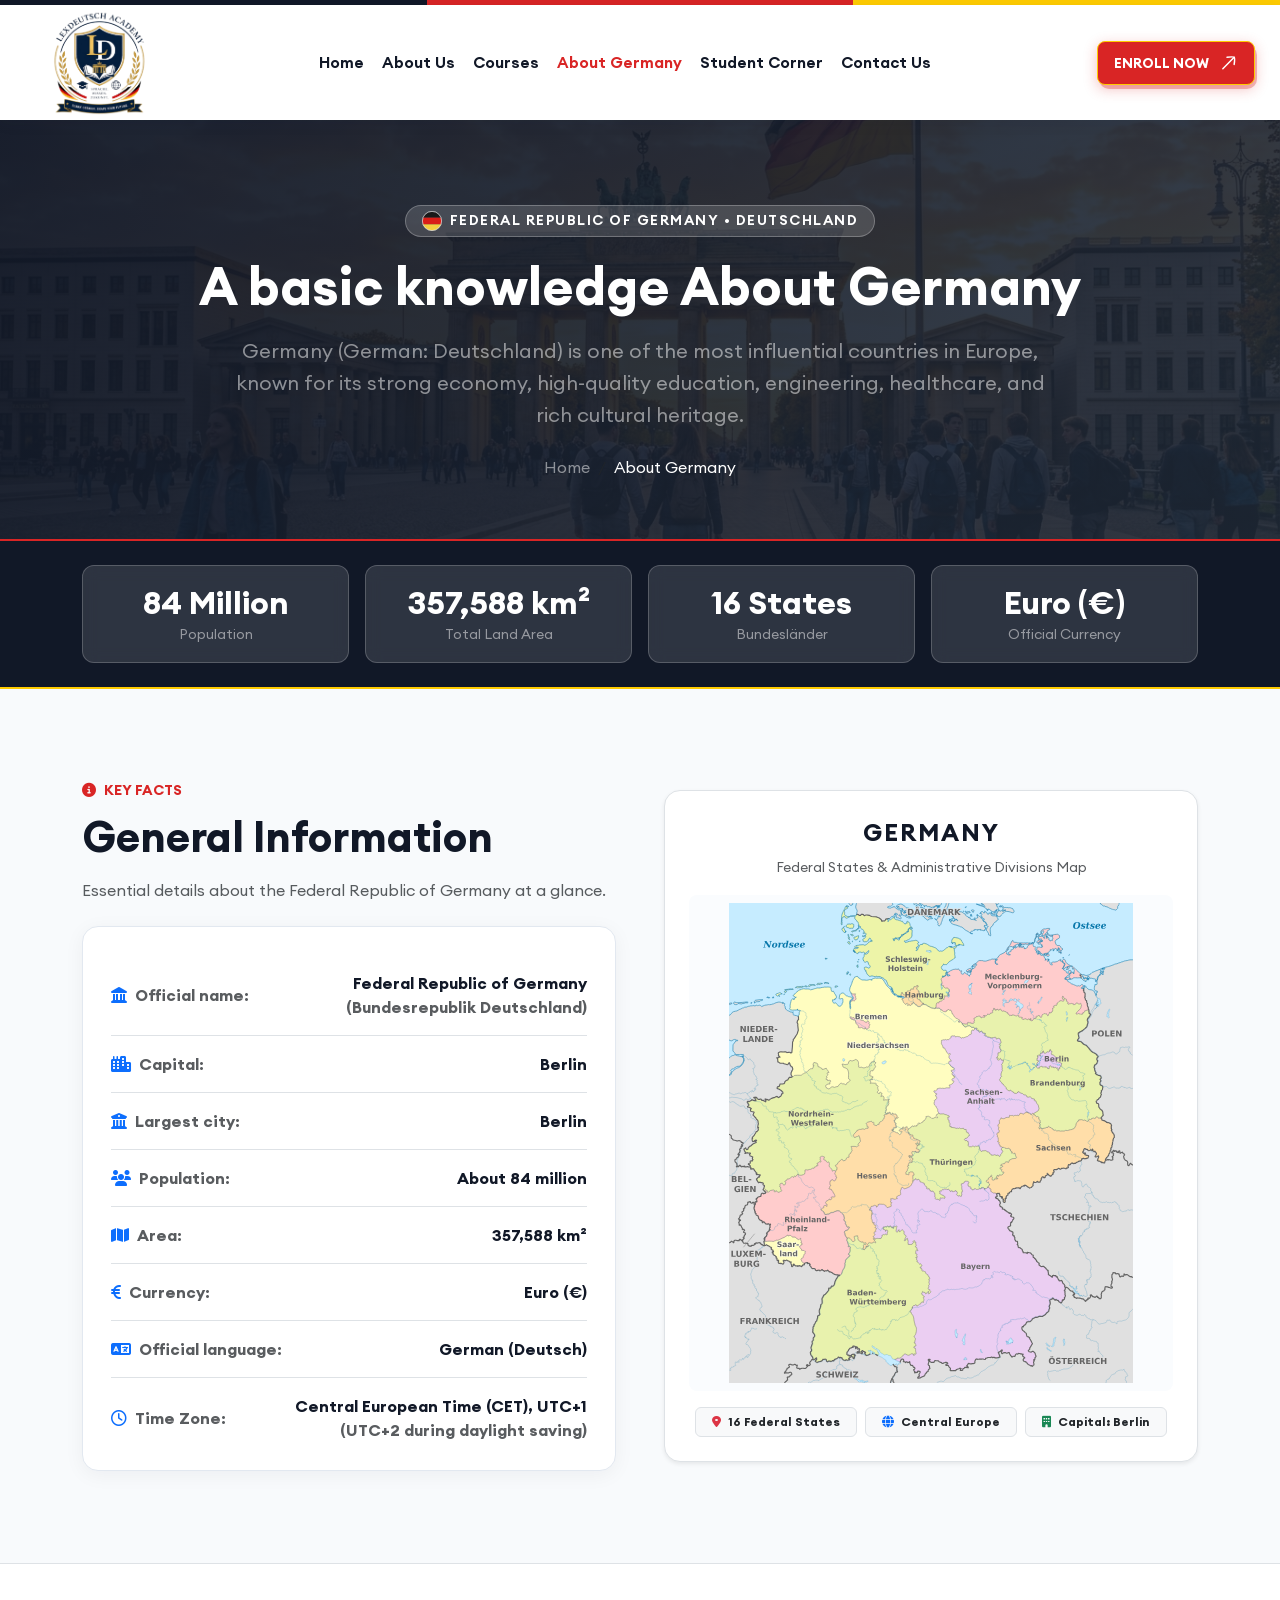
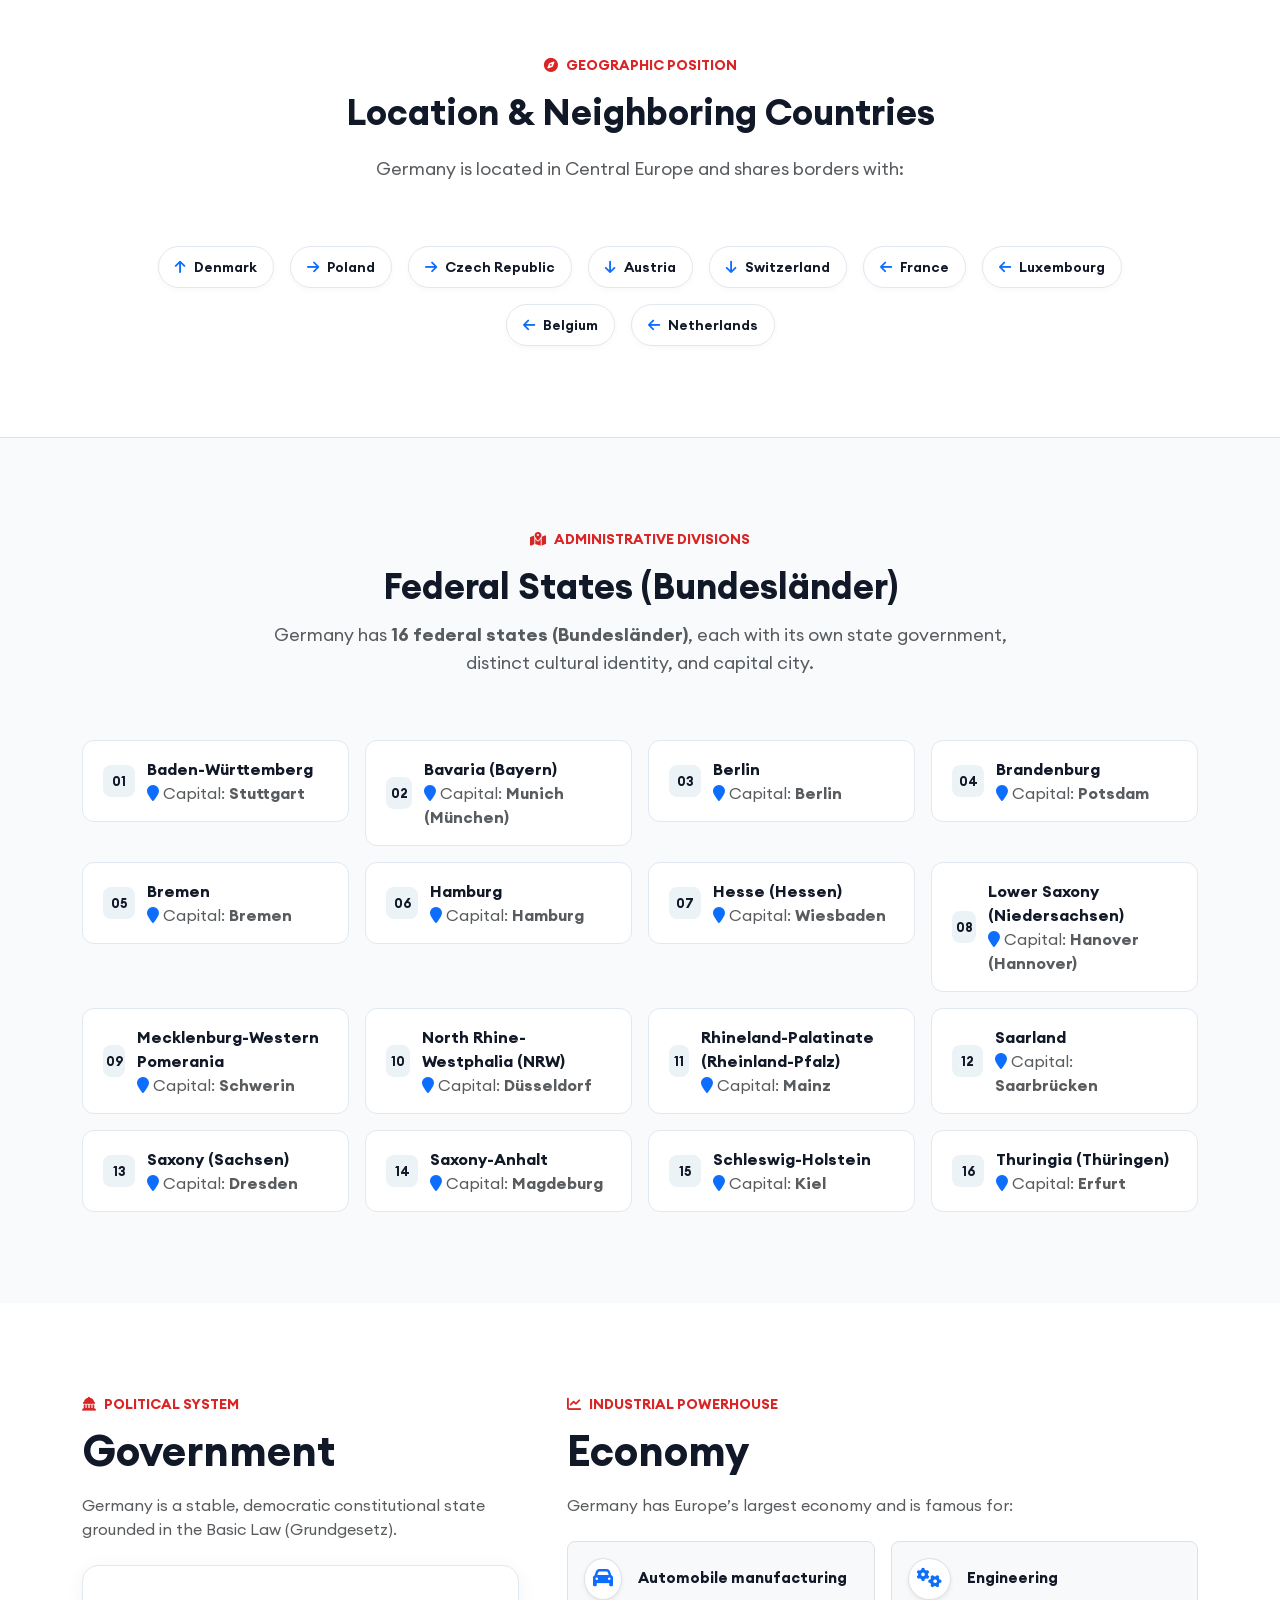
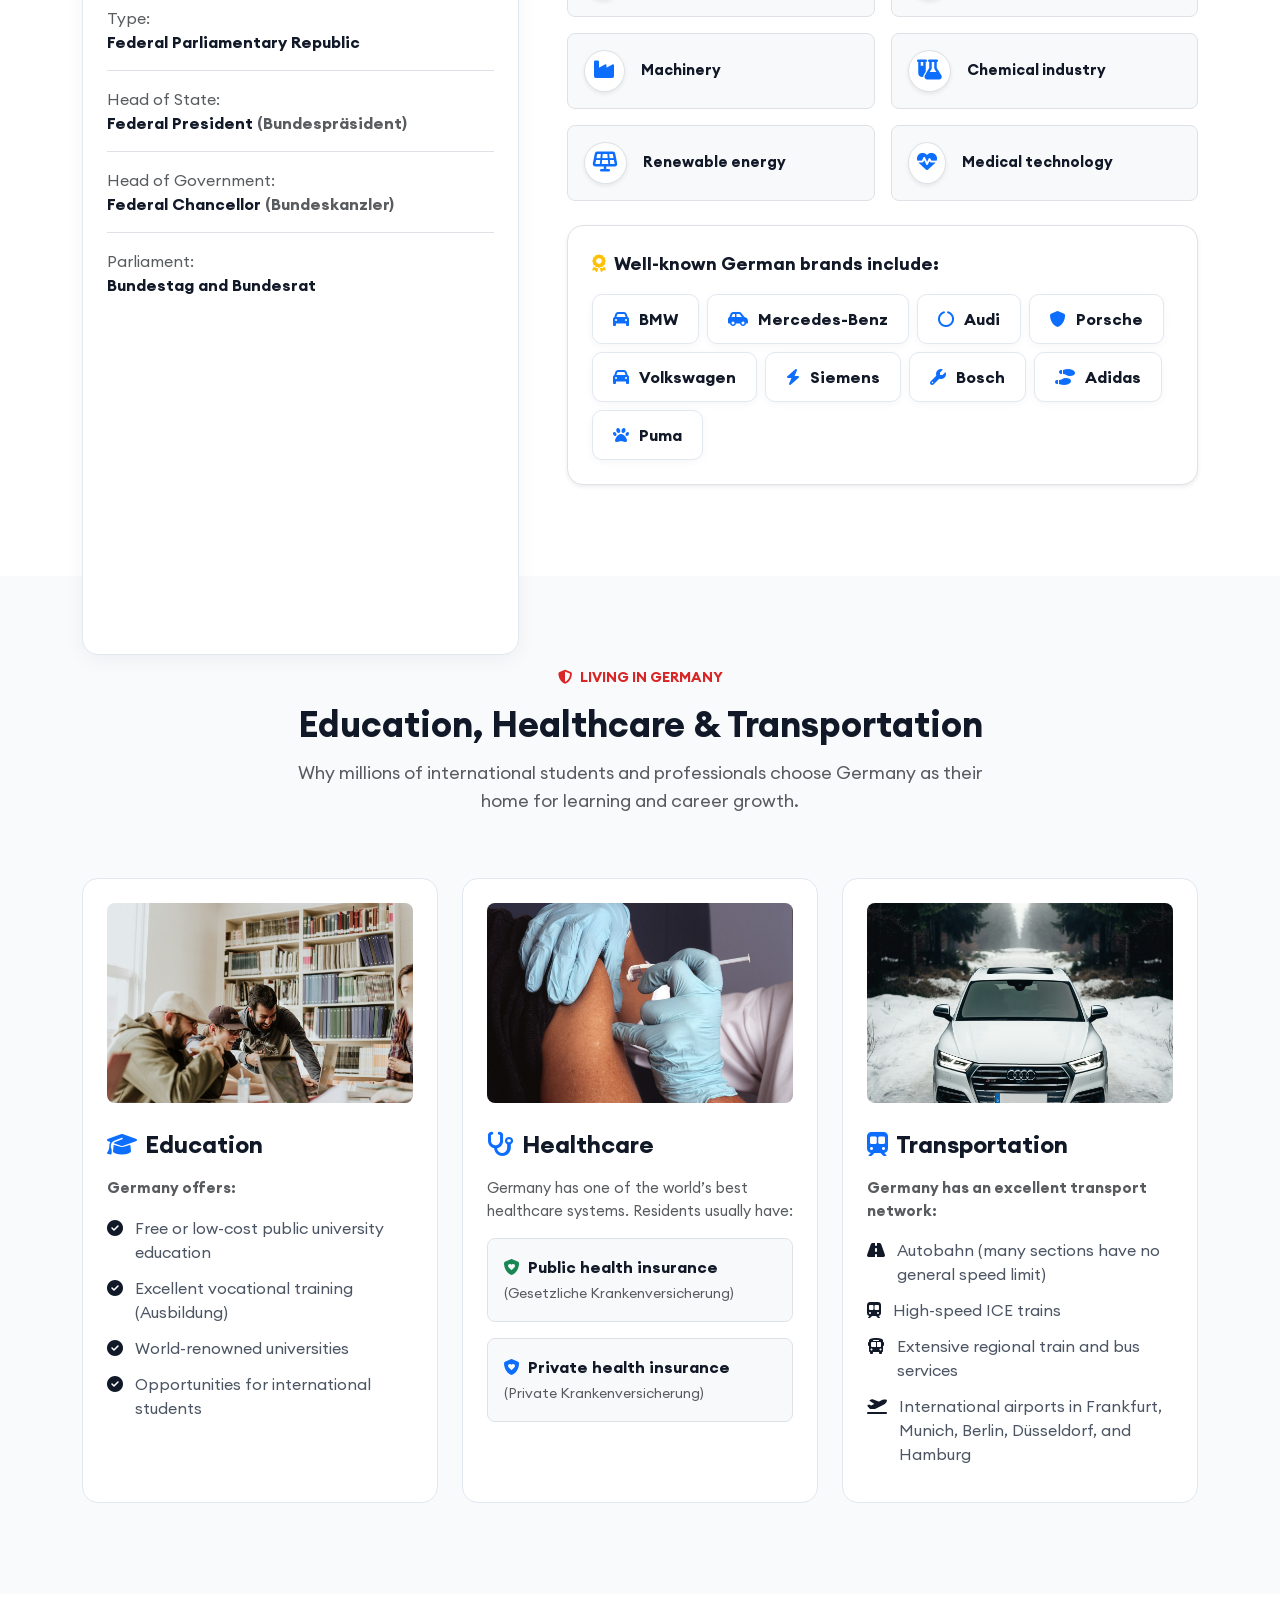
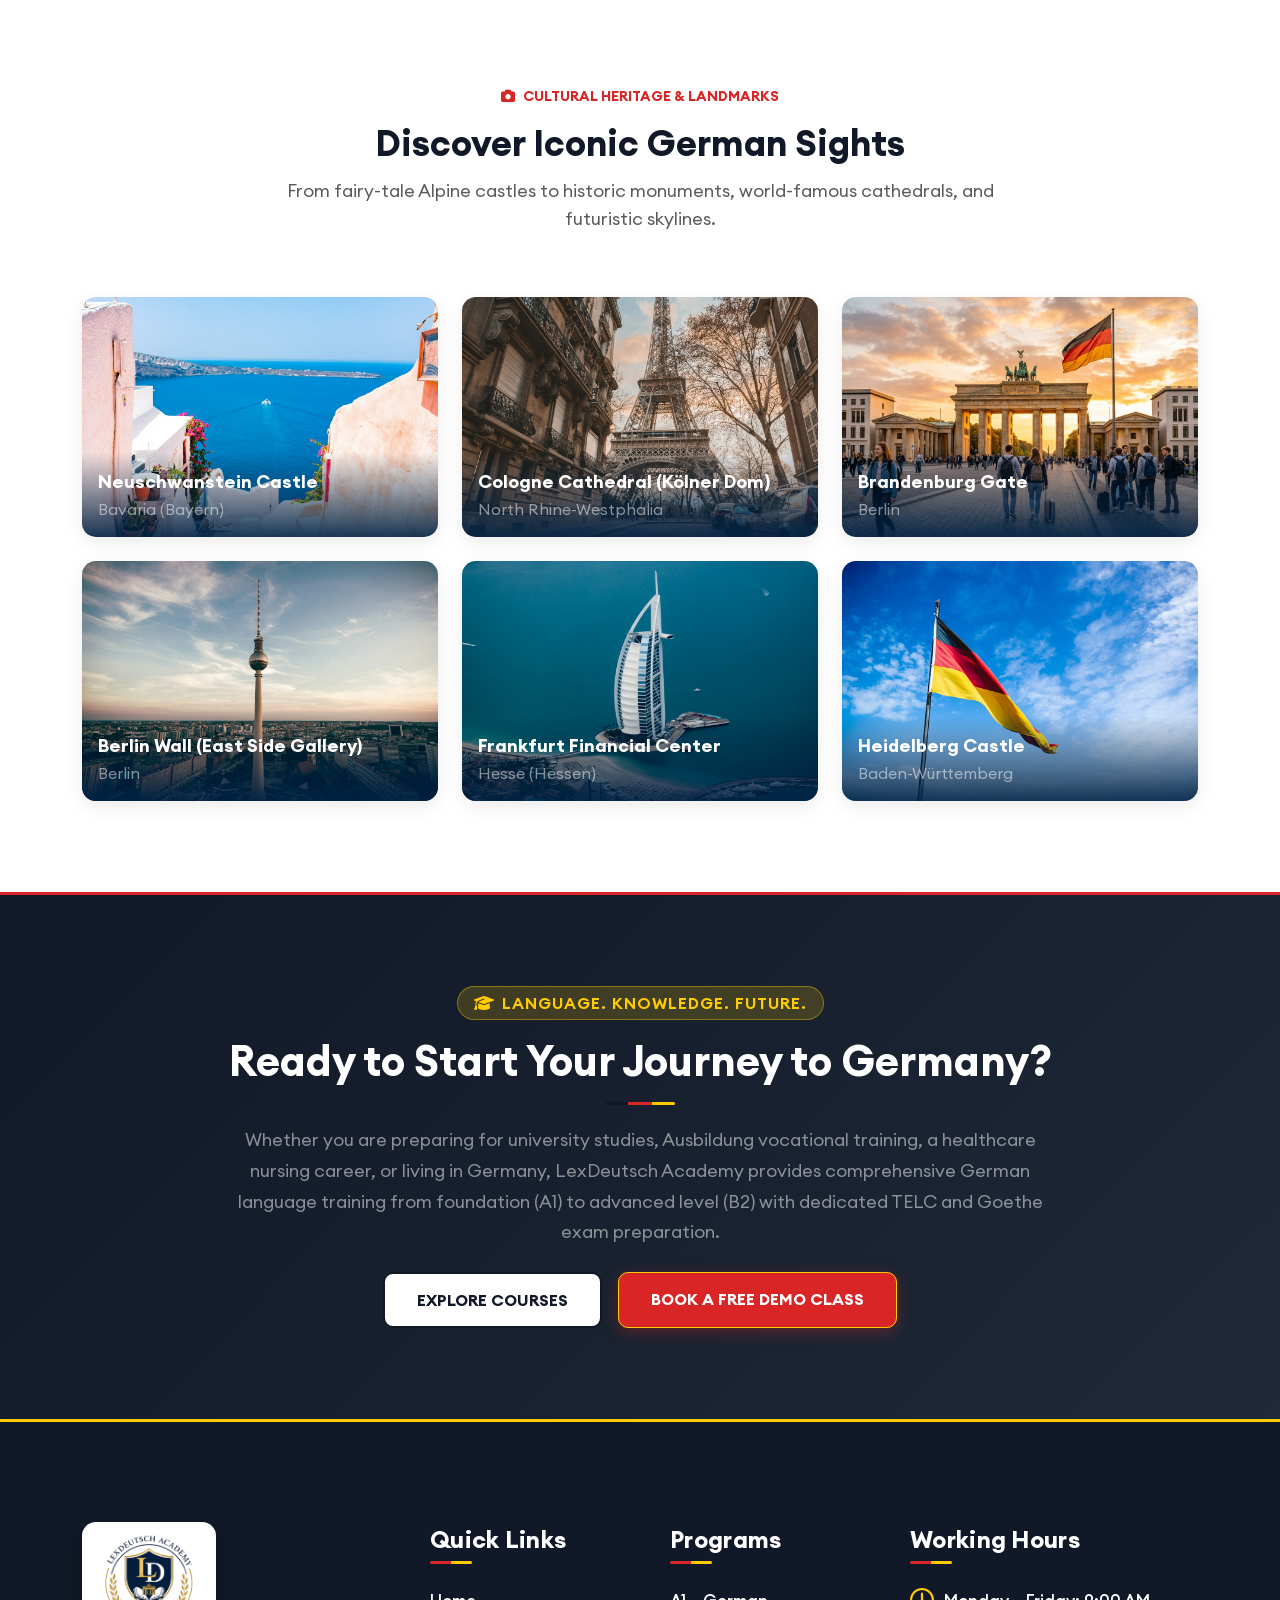
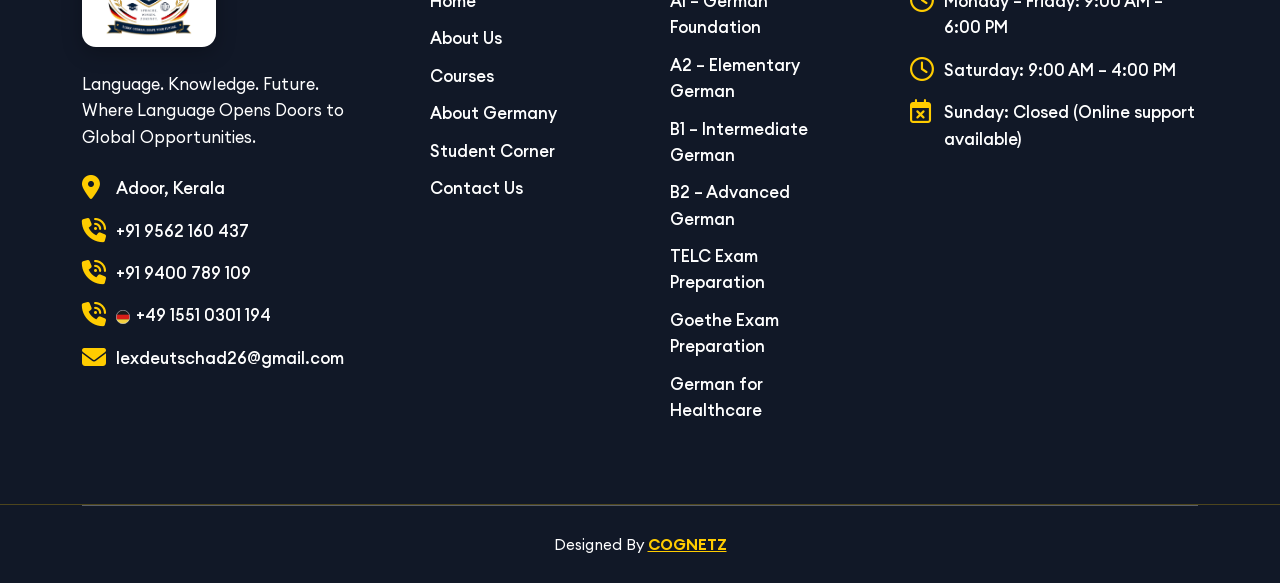
==== commit 341361b5: "first commit" ====
--- a/about-germany.html
+++ b/about-germany.html
@@ -14,15 +14,19 @@
     <link rel="stylesheet" href="assets/css/style.css">
     <style>
       :root {
-        --primary-blue: #006699;
-        --dark-navy: #002244;
-        --german-gold: #FFCC00;
-        --german-red: #DD0000;
+        --primary-blue: #111827;
+        --primary-navy: #111827;
+        --dark-navy: #111827;
+        --accent-gold: #ffcc00;
+        --german-gold: #ffcc00;
+        --german-yellow: #ffcc00;
+        --german-red: #d92525;
+        --german-black: #111827;
         --light-bg: #f8fafc;
         --card-border: #e2e8f0;
       }
       .td_germany_hero {
-        background: linear-gradient(135deg, rgba(0, 34, 68, 0.95) 0%, rgba(0, 102, 153, 0.88) 100%), url('assets/img/lexdeutsch/berlin_gate.jpg') center/cover no-repeat;
+        background: linear-gradient(135deg, rgba(17, 24, 39, 0.95) 0%, rgba(31, 41, 55, 0.88) 100%), url('assets/img/lexdeutsch/berlin_gate.jpg') center/cover no-repeat;
         padding: 110px 0 85px;
         position: relative;
       }
@@ -44,15 +48,15 @@
         background: #fff;
         border-radius: 16px;
         border: 1px solid var(--card-border);
-        box-shadow: 0 4px 20px rgba(0, 34, 68, 0.05);
+        box-shadow: 0 4px 20px rgba(17, 24, 39, 0.05);
         padding: 28px;
         height: 100%;
         transition: all 0.3s ease;
       }
       .td_info_card:hover {
         transform: translateY(-5px);
-        box-shadow: 0 12px 30px rgba(0, 34, 68, 0.1);
-        border-color: #006699;
+        box-shadow: 0 12px 30px rgba(217, 37, 37, 0.15);
+        border-color: #d92525;
       }
       .td_state_card {
         background: #fff;
@@ -257,7 +261,7 @@
               <i class="fa-solid fa-phone td_accent_color"></i> +91 9562 160 437
             </a>
           </div>
-          <a href="contact.html#enquiry-form" class="btn btn-primary w-100 py-2 fw-bold text-white" style="background:#006699; border:none;">ENROLL NOW</a>
+          <a href="contact.html#enquiry-form" class="btn btn-primary w-100 py-2 fw-bold text-white" style="background:#d92525; border: 1.5px solid #ffcc00;">ENROLL NOW</a>
         </div>
       </div>
     </header>
@@ -288,7 +292,7 @@
     </section>
 
     <!-- ==================== Quick Stats Bar ==================== -->
-    <section class="py-4" style="background: #002244;">
+    <section class="py-4" style="background: #111827; border-top: 2px solid #d92525; border-bottom: 2px solid #ffcc00;">
       <div class="container">
         <div class="row g-3">
           <div class="col-6 col-md-3">
@@ -934,23 +938,24 @@
     </section>
 
     <!-- ==================== Call to Action Banner ==================== -->
-    <section class="py-5" style="background: linear-gradient(135deg, #002244 0%, #006699 100%);">
+    <section class="py-5" style="background: linear-gradient(135deg, #111827 0%, #1f2937 100%); border-top: 3px solid #d92525; border-bottom: 3px solid #ffcc00;">
       <div class="container py-lg-4">
         <div class="row justify-content-center text-center">
           <div class="col-lg-9 text-white">
-            <div class="d-inline-flex align-items-center gap-2 px-3 py-1 mb-3 rounded-pill" style="background: rgba(255,255,255,0.15); border: 1px solid rgba(255,255,255,0.25);">
-              <i class="fa-solid fa-graduation-cap"></i>
-              <span class="td_fs_13 td_semibold text-uppercase" style="letter-spacing: 1px;">Language. Knowledge. Future.</span>
+            <div class="d-inline-flex align-items-center gap-2 px-3 py-1 mb-3 rounded-pill" style="background: rgba(255,204,0,0.18); border: 1px solid rgba(255,204,0,0.4);">
+              <i class="fa-solid fa-graduation-cap" style="color: #ffcc00;"></i>
+              <span class="td_fs_13 td_semibold text-uppercase" style="letter-spacing: 1px; color: #ffcc00;">Language. Knowledge. Future.</span>
             </div>
             <h2 class="td_fs_44 td_bold text-white mb-3">Ready to Start Your Journey to Germany?</h2>
+            <div style="width: 70px; height: 3px; margin: 0 auto 20px; background: linear-gradient(90deg, #111827 0% 33.3%, #d92525 33.3% 66.6%, #ffcc00 66.6% 100%); border-radius: 2px;"></div>
             <p class="td_fs_18 text-white-50 mb-4" style="line-height: 1.7;">
               Whether you are preparing for university studies, Ausbildung vocational training, a healthcare nursing career, or living in Germany, LexDeutsch Academy provides comprehensive German language training from foundation (A1) to advanced level (B2) with dedicated TELC and Goethe exam preparation.
             </p>
             <div class="d-flex flex-wrap justify-content-center gap-3">
-              <a href="courses-grid-view.html" class="td_btn td_style_1 td_radius_10 td_medium" style="background: #fff; color: #002244; font-weight: 700; padding: 14px 32px; text-decoration: none;">
+              <a href="courses-grid-view.html" class="td_btn td_style_1 td_radius_10 td_medium" style="background: #ffffff; color: #111827; font-weight: 700; padding: 14px 32px; text-decoration: none; border: 2px solid #111827;">
                 EXPLORE COURSES
               </a>
-              <a href="contact.html" class="td_btn td_style_1 td_radius_10 td_medium" style="background: #ffcc00; color: #002244; font-weight: 700; padding: 14px 32px; text-decoration: none;">
+              <a href="contact.html" class="td_btn td_style_1 td_radius_10 td_medium" style="background: #d92525; color: #ffffff; font-weight: 700; padding: 14px 32px; text-decoration: none; border: 1.5px solid #ffcc00; box-shadow: 0 4px 16px rgba(217, 37, 37, 0.35);">
                 BOOK A FREE DEMO CLASS
               </a>
             </div>
--- a/assets/css/style.css
+++ b/assets/css/style.css
@@ -99,18 +99,32 @@
 ** All Variable
 ----------------------------------------------------------------*/
 :root {
-  --white-color: #fff;
-  --heading-color: #00001b;
-  --body-color: #555;
-  --accent-color: #890c25;
-  --gray-color: #f4f3ef;
-  --border-color: #d9d9d9;
+  --white-color: #ffffff;
+  --heading-color: #111827;
+  --body-color: #4b5563;
+  --accent-color: #d92525;
+  --primary-navy: #111827;
+  --navy-dark: #0f172a;
+  --navy-light: #1f2937;
+  --accent-gold: #ffcc00;
+  --accent-gold-hover: #e5b800;
+  --accent-gold-light: rgba(255, 204, 0, 0.12);
+  --accent-red: #d92525;
+  --german-gold: #ffcc00;
+  --german-yellow: #ffcc00;
+  --german-red: #d92525;
+  --german-black: #111827;
+  --gray-color: #f8fafc;
+  --border-color: #e2e8f0;
   --heading-font: "Euclid Circular A", sans-serif;
   --body-font: "Euclid Circular A", sans-serif;
 }
 
 .td_theme_2 {
-  --accent-color: #6440fb;
+  --accent-color: #d92525;
+  --heading-color: #111827;
+  --primary-navy: #111827;
+  --accent-gold: #ffcc00;
 }
 
 .td_theme_3 {
@@ -15037,9 +15051,9 @@
   font-size: 14px !important;
   font-weight: 600 !important;
   border-radius: 8px !important;
-  background: #f1f5f9 !important;
+  background: #f8fafc !important;
   border: 1px solid #e2e8f0 !important;
-  color: #002244 !important;
+  color: #111827 !important;
   display: flex !important;
   align-items: center !important;
   gap: 6px !important;
@@ -15047,8 +15061,9 @@
   transition: all 0.2s ease !important;
 }
 .td_site_header .td_header_dropdown_btn:hover {
-  background: #e2e8f0 !important;
-  color: #006699 !important;
+  background: #fff5f5 !important;
+  color: #d92525 !important;
+  border-color: #d92525 !important;
 }
 
 .td_site_header .td_main_header_center {
@@ -15112,7 +15127,7 @@
 .td_site_header .td_nav_list > li > a {
   font-size: 17px !important;
   font-weight: 600 !important;
-  color: #002244 !important;
+  color: #111827 !important;
   padding: 8px 6px !important;
   white-space: nowrap !important;
   text-decoration: none !important;
@@ -15124,7 +15139,7 @@
 
 .td_site_header .td_nav_list > li > a:hover,
 .td_site_header .td_nav_list > li > a.td_accent_color {
-  color: #006699 !important;
+  color: #d92525 !important;
 }
 
 .td_site_header .td_main_header_right {
@@ -15150,7 +15165,7 @@
   text-decoration: none !important;
   font-size: 16px !important;
   font-weight: 600 !important;
-  color: #002244 !important;
+  color: #111827 !important;
   display: flex !important;
   align-items: center !important;
 }
@@ -15160,6 +15175,17 @@
   font-size: 15px !important;
   font-weight: 700 !important;
   white-space: nowrap !important;
+  background: #d92525 !important;
+  color: #ffffff !important;
+  border: 1.5px solid #ffcc00 !important;
+  border-radius: 8px !important;
+  box-shadow: 0 4px 14px rgba(217, 37, 37, 0.25) !important;
+  transition: all 0.3s ease !important;
+}
+.td_site_header .td_btn.td_style_1:hover .td_btn_in {
+  background: #111827 !important;
+  color: #ffcc00 !important;
+  border-color: #ffcc00 !important;
 }
 
 @media (max-width: 1400px) and (min-width: 1200px) {
@@ -15213,8 +15239,8 @@
     width: 40px !important;
     height: 40px !important;
     border-radius: 8px !important;
-    background: #f1f5f9 !important;
-    color: #002244 !important;
+    background: #f8fafc !important;
+    color: #111827 !important;
     border: 1px solid #cbd5e1 !important;
     font-size: 18px !important;
     cursor: pointer !important;
@@ -15226,7 +15252,7 @@
     width: 100vw !important;
     height: calc(100vh - 88px) !important;
     background: #ffffff !important;
-    box-shadow: 0 10px 30px rgba(0, 34, 68, 0.15) !important;
+    box-shadow: 0 10px 30px rgba(17, 24, 39, 0.15) !important;
     display: none;
     flex-direction: column !important;
     padding: 24px 20px !important;
@@ -15251,11 +15277,11 @@
     padding: 14px 4px !important;
     font-size: 18px !important;
     font-weight: 600 !important;
-    color: #002244 !important;
+    color: #111827 !important;
     text-decoration: none !important;
   }
   .td_mobile_drawer .td_mobile_nav_list > li > a:hover {
-    color: #006699 !important;
+    color: #d92525 !important;
   }
 }
 
@@ -15284,7 +15310,7 @@
 
 .td_flag_stripe {
   height: 4px;
-  background: linear-gradient(90deg, #000 33.3%, #DD0000 33.3%, #DD0000 66.6%, #FFCC00 66.6%);
+  background: linear-gradient(90deg, #111827 0% 33.33%, #d92525 33.33% 66.66%, #ffcc00 66.66% 100%);
   width: 100%;
   display: block;
 }
@@ -15537,4 +15563,184 @@
   }
 }
 
-
+/* ============================================================
+   LEXDEUTSCH ACADEMY BRAND IDENTITY COLOR THEME
+   German Flag National Palette (Schwarz-Rot-Gold)
+   According to Crest Logo & Official Brochure
+   Palette:
+   - German Flag Black:   #111827 / #0f172a (Headers, Authority, Dark Sections)
+   - German Flag Red:     #d92525 / #c8102e (Primary Accent, Actions, Badges)
+   - German Flag Yellow:  #ffcc00 / #f59e0b (Secondary Accent, Stars, Highlights)
+   ============================================================ */
+
+/* Primary Button Styling */
+.td_btn.td_style_1 .td_btn_in.td_accent_bg {
+  background: #d92525 !important;
+  color: #ffffff !important;
+  border: 1.5px solid #ffcc00 !important;
+  border-radius: 8px !important;
+  box-shadow: 0 4px 14px rgba(217, 37, 37, 0.28) !important;
+  transition: all 0.3s ease !important;
+}
+.td_btn.td_style_1:hover .td_btn_in.td_accent_bg {
+  background: #111827 !important;
+  color: #ffcc00 !important;
+  border-color: #ffcc00 !important;
+  box-shadow: 0 6px 20px rgba(17, 24, 39, 0.35) !important;
+}
+.td_btn.td_style_1 .td_btn_in.td_accent_bg svg path {
+  transition: stroke 0.3s ease;
+}
+.td_btn.td_style_1:hover .td_btn_in.td_accent_bg svg path {
+  stroke: #ffcc00 !important;
+}
+
+/* Secondary Button Styling */
+.td_btn.td_style_2 {
+  background: #ffffff !important;
+  border: 2px solid #111827 !important;
+  color: #111827 !important;
+  transition: all 0.3s ease !important;
+}
+.td_btn.td_style_2:hover {
+  background: #111827 !important;
+  color: #ffcc00 !important;
+  border-color: #111827 !important;
+}
+
+/* Bootstrap Button Override */
+.btn-primary {
+  background-color: #d92525 !important;
+  border-color: #ffcc00 !important;
+  color: #ffffff !important;
+  transition: all 0.3s ease !important;
+}
+.btn-primary:hover,
+.btn-primary:focus,
+.btn-primary:active {
+  background-color: #111827 !important;
+  border-color: #ffcc00 !important;
+  color: #ffcc00 !important;
+  box-shadow: 0 4px 16px rgba(17, 24, 39, 0.3) !important;
+}
+
+/* Scroll-to-Top Button */
+.td_scrollup {
+  background-color: #111827 !important;
+  color: #ffcc00 !important;
+  border: 2px solid #ffcc00 !important;
+  box-shadow: 0 4px 14px rgba(17, 24, 39, 0.3) !important;
+}
+.td_scrollup i {
+  color: #ffcc00 !important;
+}
+.td_scrollup:hover {
+  background-color: #d92525 !important;
+}
+.td_scrollup:hover i {
+  color: #ffffff !important;
+}
+
+/* Global Footer Alignment with German Flag Palette */
+.td_footer.td_style_1,
+.td_footer.td_style_1.td_color_1 {
+  background-color: #111827 !important;
+  color: #ffffff !important;
+}
+.td_footer .td_footer_widget_title {
+  color: #ffffff !important;
+  position: relative;
+  display: inline-block;
+  padding-bottom: 8px;
+}
+.td_footer .td_footer_widget_title::after {
+  content: "";
+  position: absolute;
+  bottom: 0;
+  left: 0;
+  width: 42px;
+  height: 3px;
+  background: linear-gradient(90deg, #d92525 0% 50%, #ffcc00 50% 100%);
+  border-radius: 2px;
+}
+.td_footer .td_footer_widget_menu a:hover,
+.td_footer .td_footer_address_widget a:hover {
+  color: #ffcc00 !important;
+  padding-left: 4px;
+}
+.td_footer .td_footer_address_widget i {
+  color: #ffcc00 !important;
+}
+.td_footer_bottom {
+  border-top: 1px solid rgba(255, 204, 0, 0.25) !important;
+}
+
+/* German Flag Ribbon Bar */
+.td_flag_stripe,
+.td_german_flag_bar {
+  height: 5px !important;
+  background: linear-gradient(90deg, #111827 0% 33.33%, #d92525 33.33% 66.66%, #ffcc00 66.66% 100%) !important;
+  width: 100% !important;
+  display: block !important;
+}
+
+/* Global Brand Utility Classes */
+.td_brand_black_bg {
+  background-color: #111827 !important;
+}
+.td_brand_black_color {
+  color: #111827 !important;
+}
+.td_brand_navy_bg {
+  background-color: #111827 !important;
+}
+.td_brand_navy_color {
+  color: #111827 !important;
+}
+.td_brand_red_bg {
+  background-color: #d92525 !important;
+}
+.td_brand_red_color {
+  color: #d92525 !important;
+}
+.td_brand_yellow_bg {
+  background-color: #ffcc00 !important;
+}
+.td_brand_yellow_color {
+  color: #ffcc00 !important;
+}
+.td_brand_gold_bg {
+  background-color: #ffcc00 !important;
+}
+.td_brand_gold_color {
+  color: #ffcc00 !important;
+}
+
+/* Global Interactive Card & Icon Hover States */
+.td_why_card:hover .td_check_icon {
+  background: #111827 !important;
+  color: #ffcc00 !important;
+  border-color: #d92525 !important;
+}
+.td_iconbox.td_style_3:hover {
+  border-color: #d92525 !important;
+  box-shadow: 0 10px 28px rgba(217, 37, 37, 0.15) !important;
+}
+.td_iconbox.td_style_3:hover .td_iconbox_title {
+  color: #d92525 !important;
+}
+.td_stat_strip_item:hover {
+  border-color: #d92525 !important;
+  box-shadow: 0 10px 24px rgba(217, 37, 37, 0.15) !important;
+}
+.td_accordian.active {
+  border-color: #d92525 !important;
+  background: #ffffff !important;
+}
+.td_accordian.active .td_accordian_toggle {
+  background-color: #d92525 !important;
+  color: #ffffff !important;
+}
+
+
+
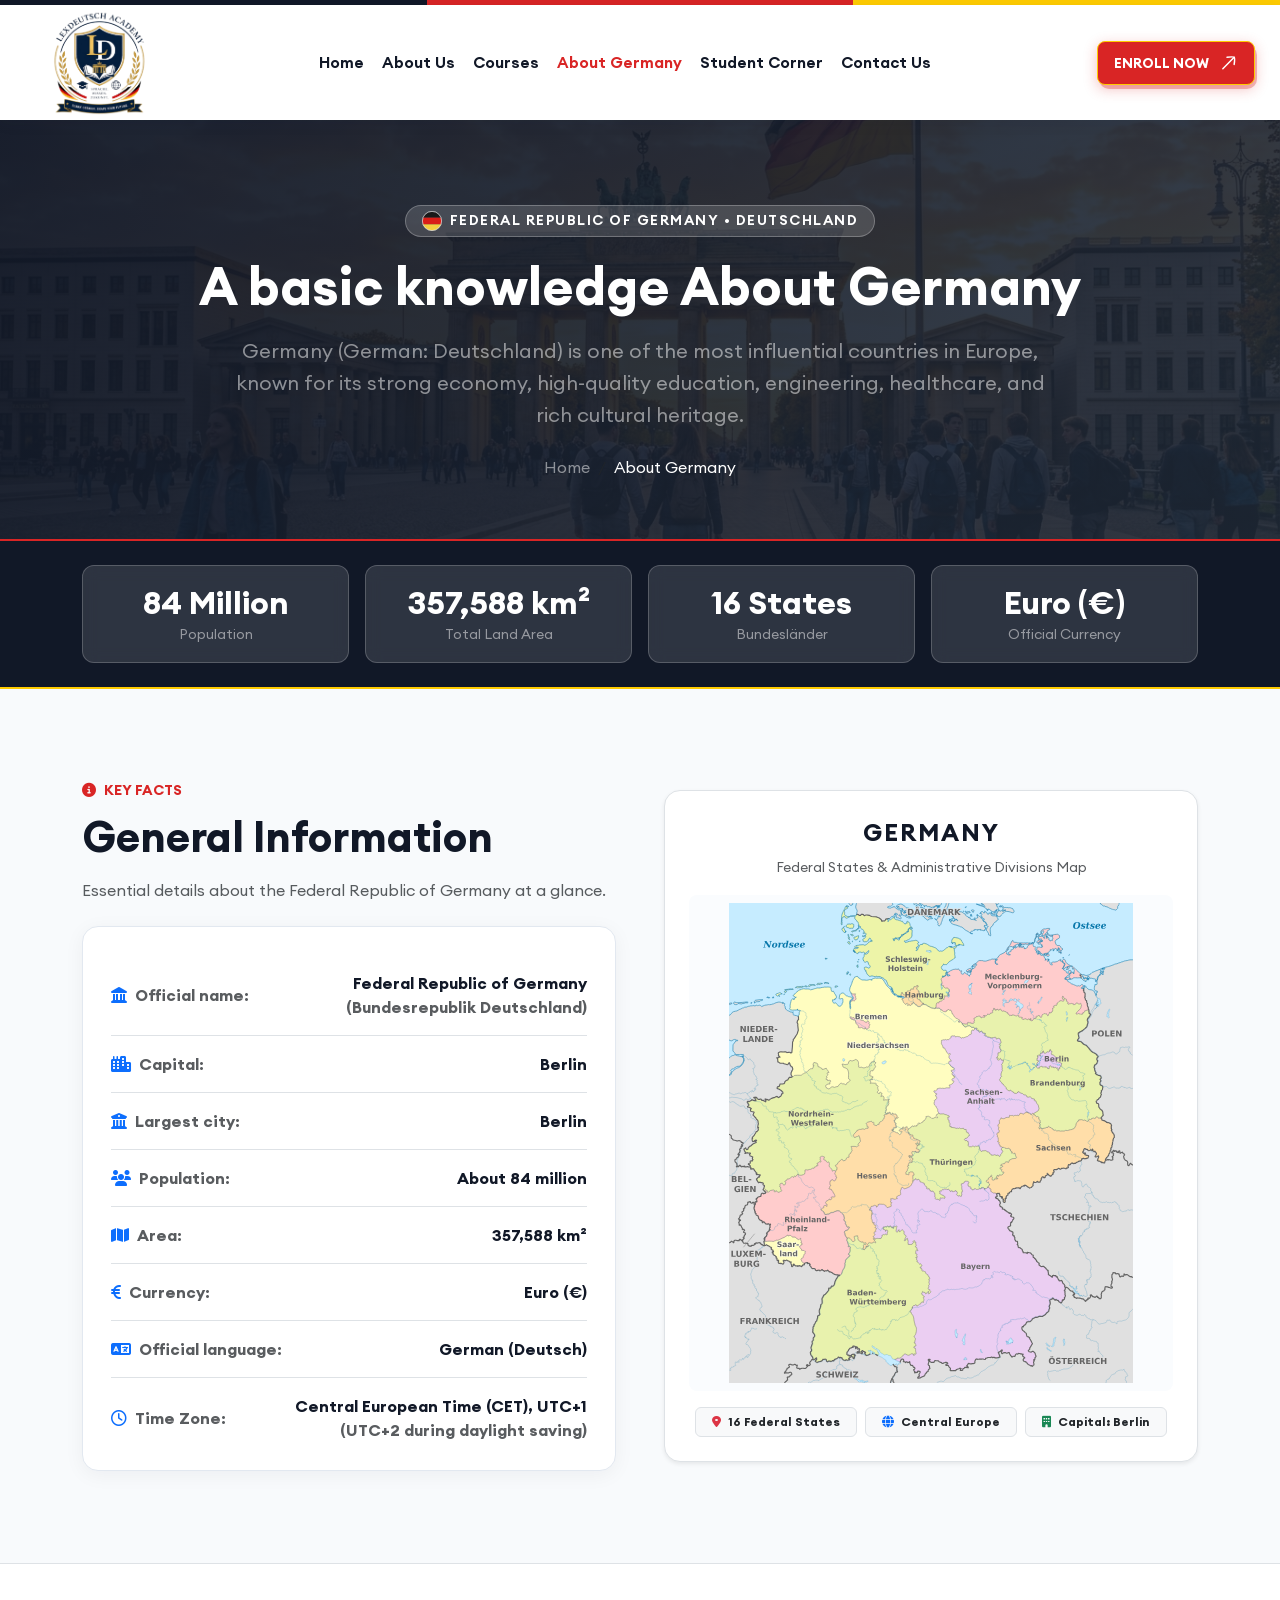
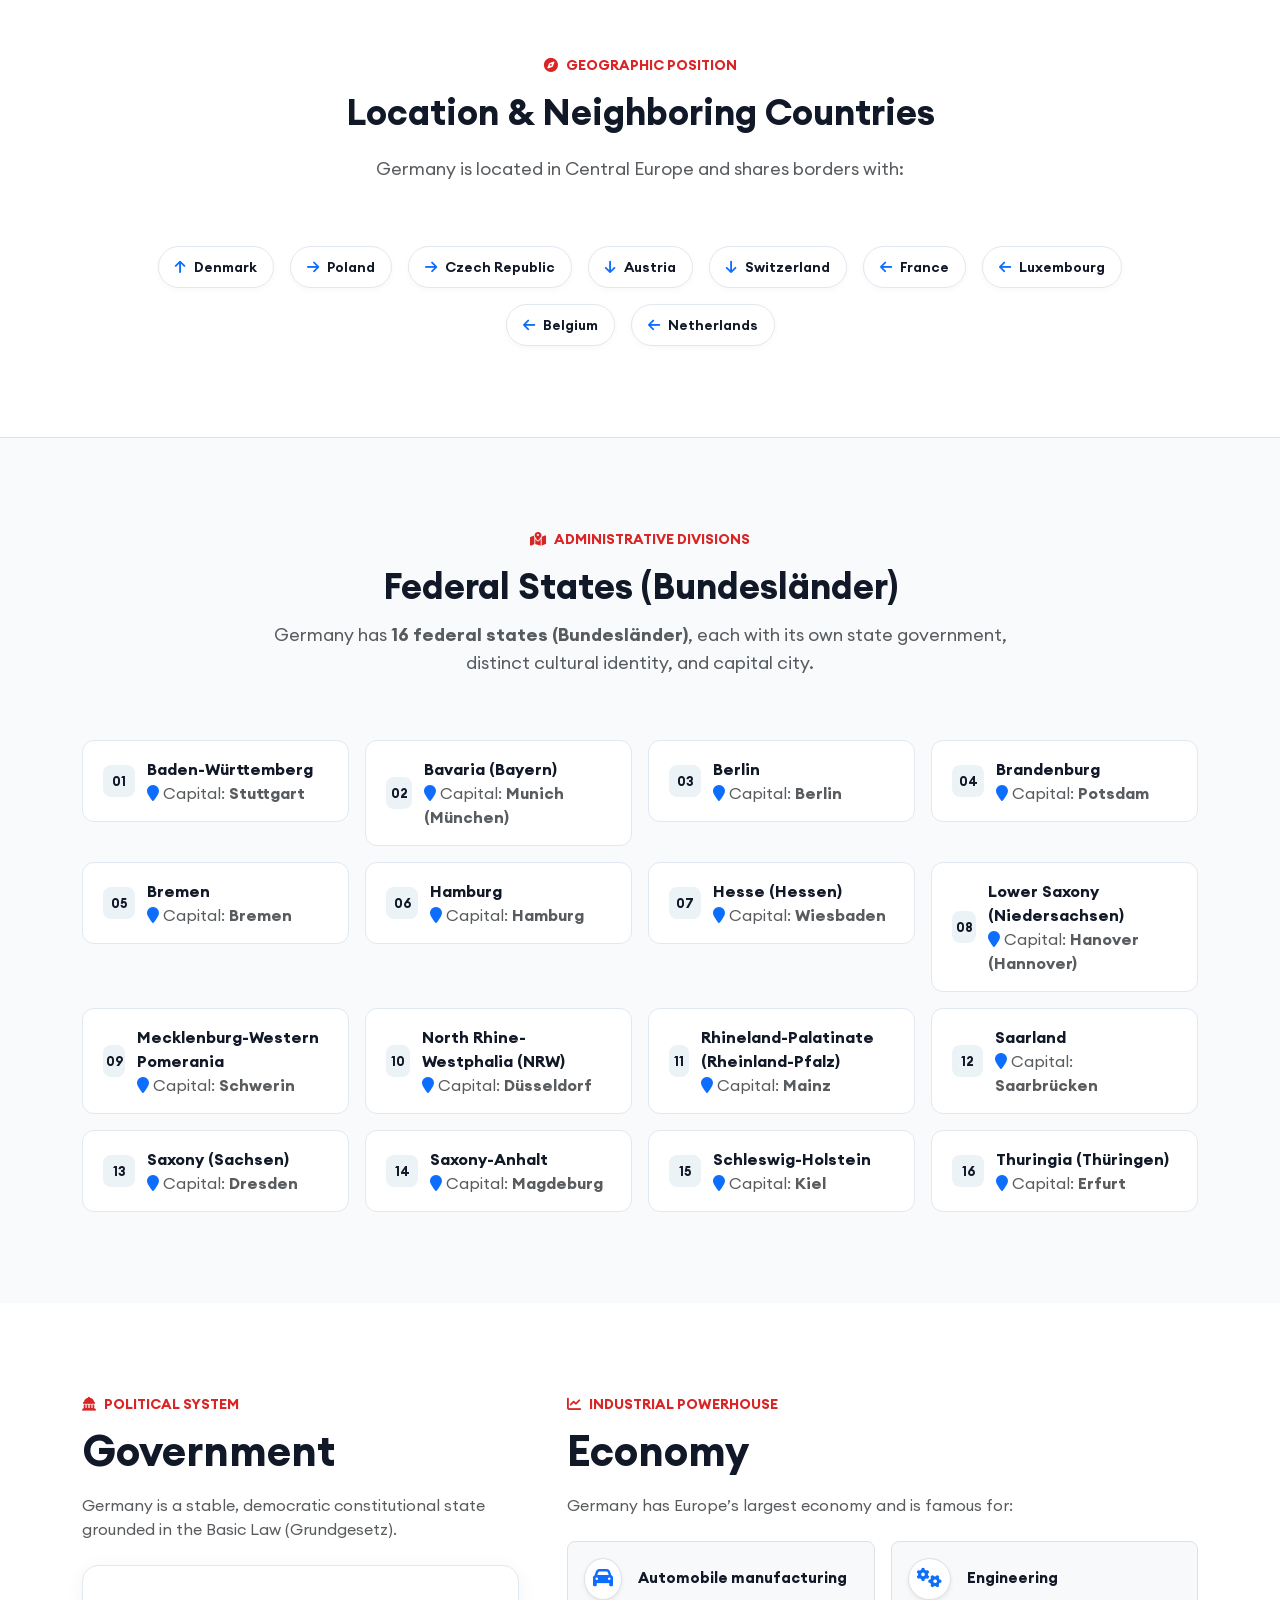
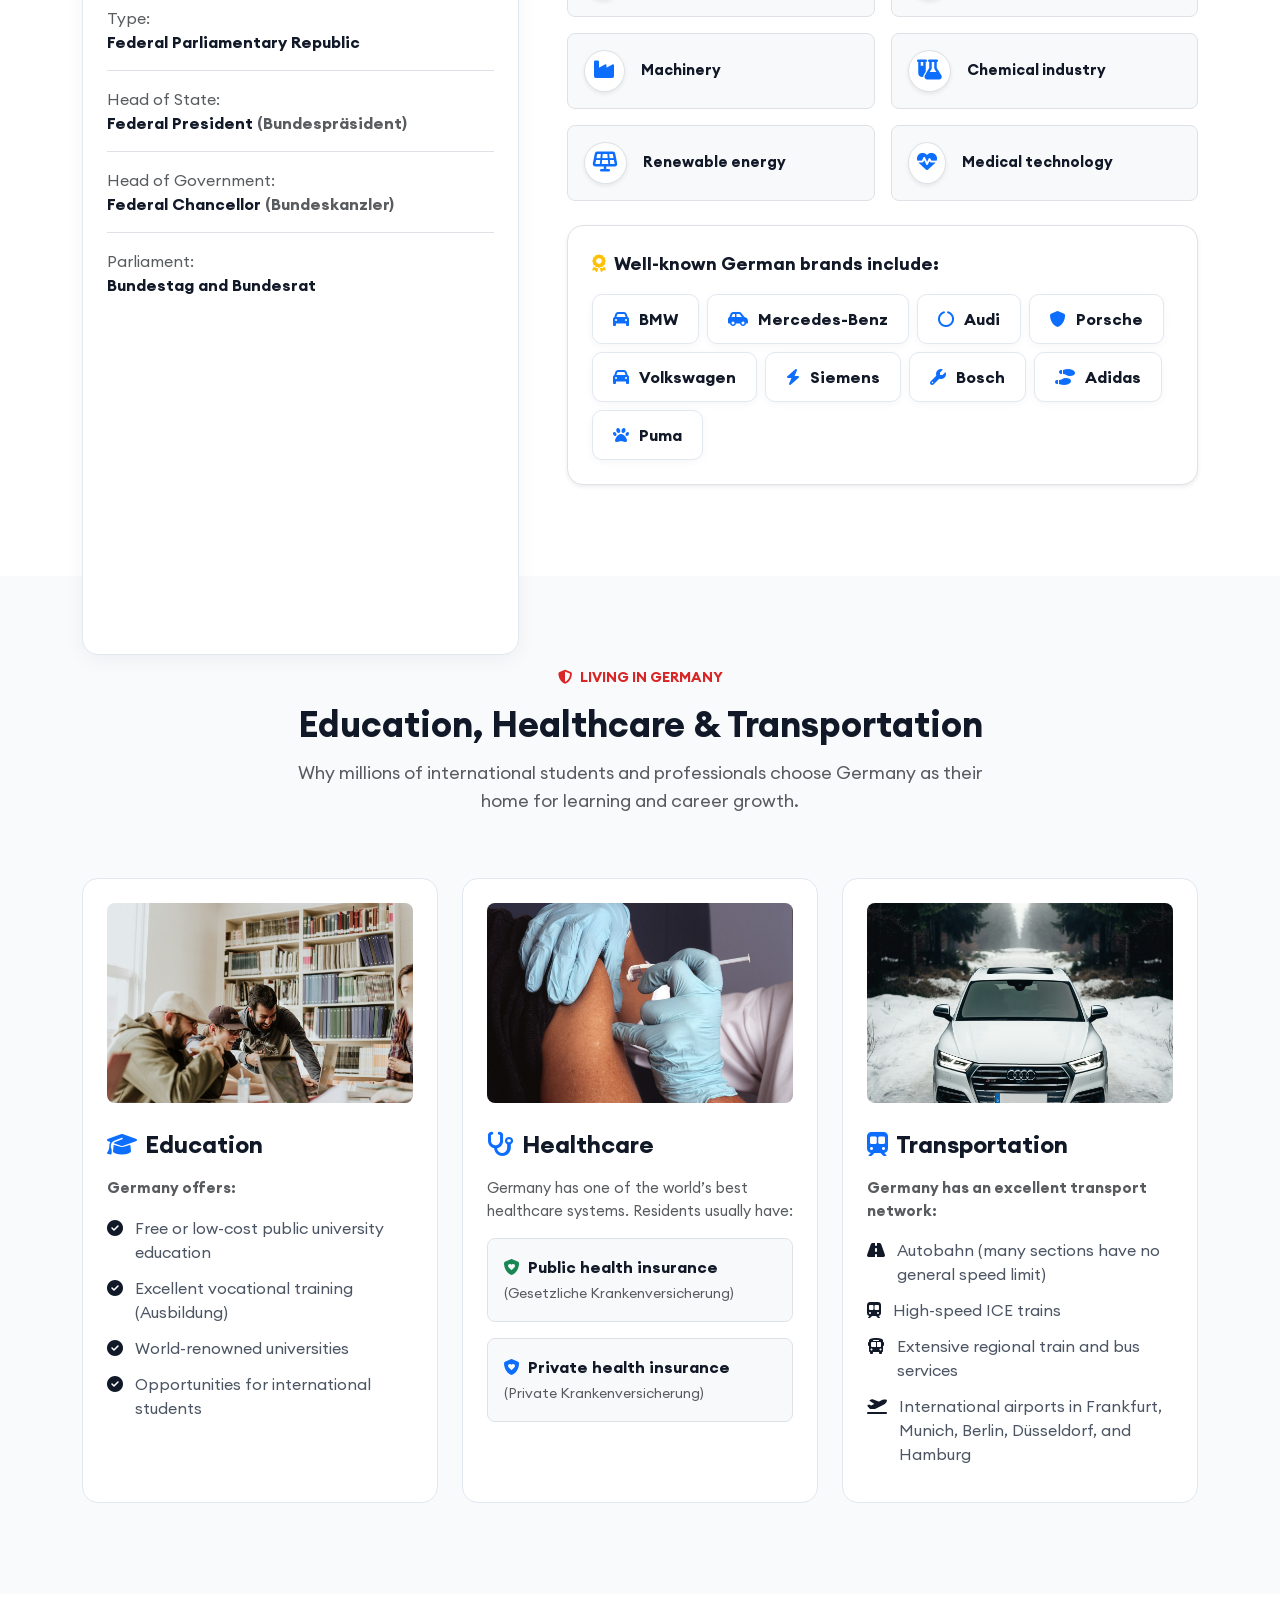
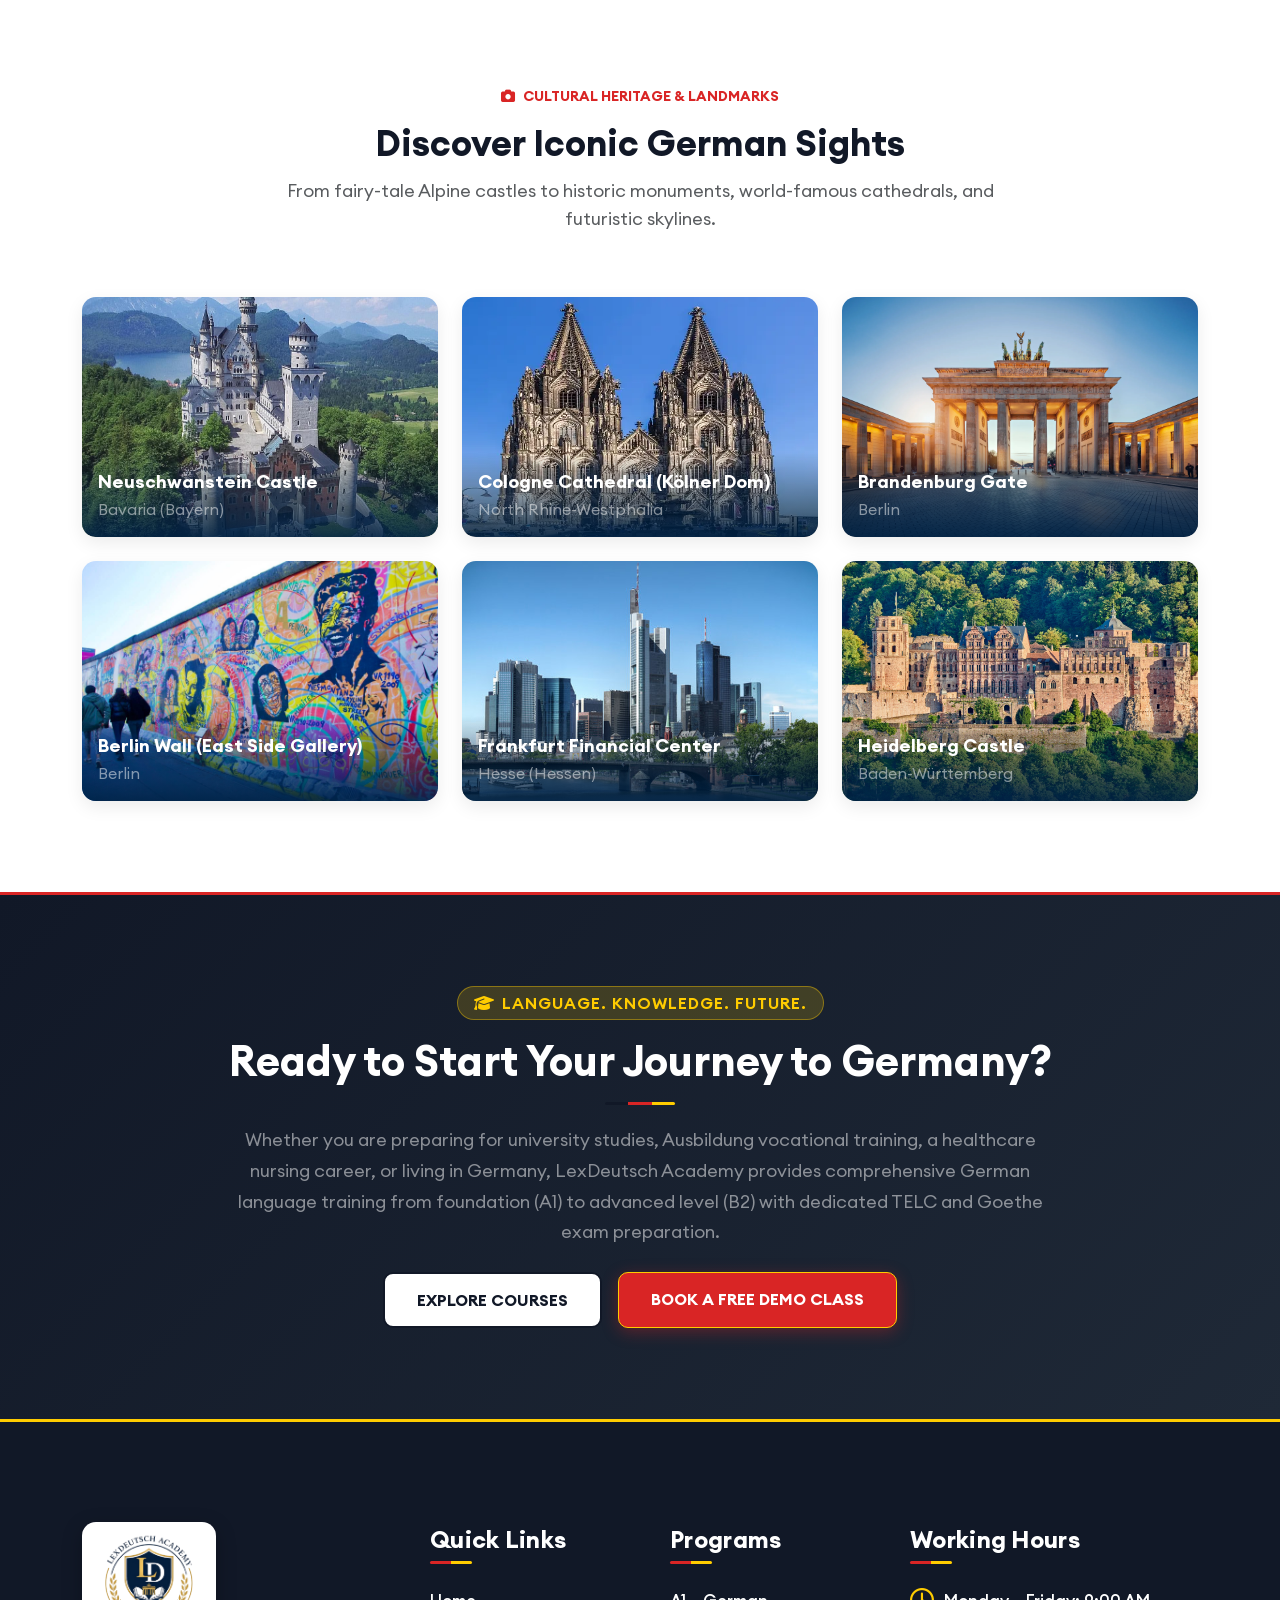
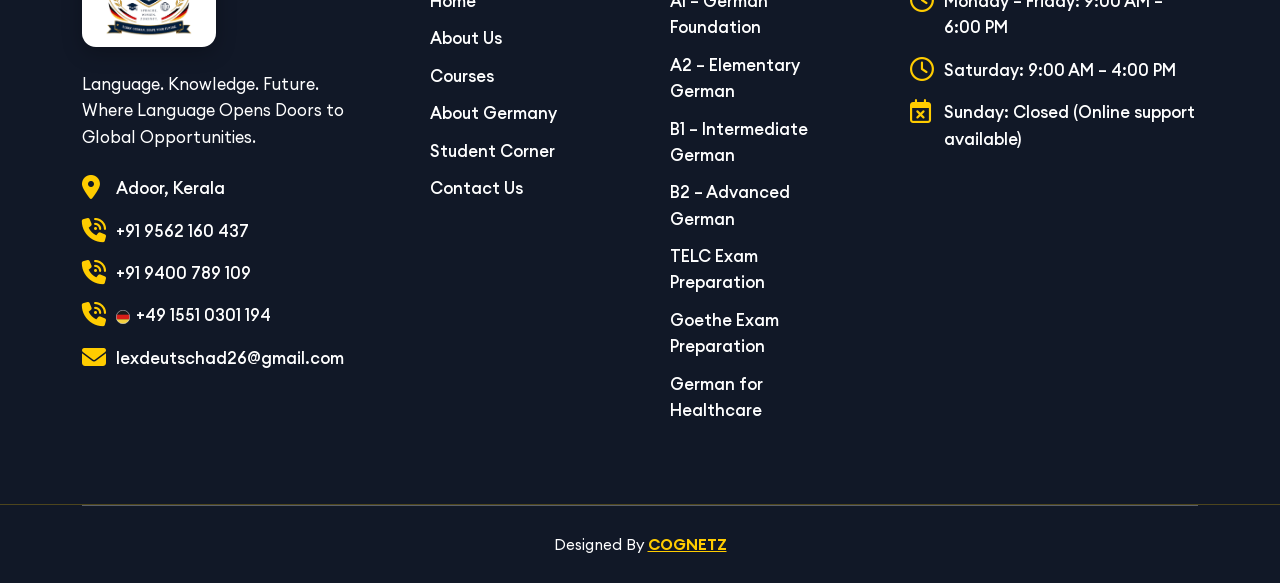
==== commit ea2dcb90: "second commit" ====
--- a/about-germany.html
+++ b/about-germany.html
@@ -881,7 +881,7 @@
         <div class="row g-4">
           <div class="col-md-6 col-lg-4">
             <div class="td_gallery_img">
-              <img src="assets/img/lexdeutsch/germany/neuschwanstein.jpg" alt="Neuschwanstein Castle, Bavaria">
+              <img src="assets/img/germany1.jpg" alt="Neuschwanstein Castle, Bavaria">
               <div class="td_gallery_overlay">
                 <h4 class="td_fs_18 td_bold text-white mb-0">Neuschwanstein Castle</h4>
                 <span class="td_fs_13 text-white-50">Bavaria (Bayern)</span>
@@ -890,7 +890,7 @@
           </div>
           <div class="col-md-6 col-lg-4">
             <div class="td_gallery_img">
-              <img src="assets/img/lexdeutsch/germany/cologne_cathedral.jpg" alt="Cologne Cathedral (Kölner Dom)">
+              <img src="assets/img/germany2.webp" alt="Cologne Cathedral (Kölner Dom)">
               <div class="td_gallery_overlay">
                 <h4 class="td_fs_18 td_bold text-white mb-0">Cologne Cathedral (Kölner Dom)</h4>
                 <span class="td_fs_13 text-white-50">North Rhine-Westphalia</span>
@@ -899,7 +899,7 @@
           </div>
           <div class="col-md-6 col-lg-4">
             <div class="td_gallery_img">
-              <img src="assets/img/lexdeutsch/berlin_gate.jpg" alt="Brandenburg Gate, Berlin">
+              <img src="assets/img/germany3.webp" alt="Brandenburg Gate, Berlin">
               <div class="td_gallery_overlay">
                 <h4 class="td_fs_18 td_bold text-white mb-0">Brandenburg Gate</h4>
                 <span class="td_fs_13 text-white-50">Berlin</span>
@@ -908,7 +908,7 @@
           </div>
           <div class="col-md-6 col-lg-4">
             <div class="td_gallery_img">
-              <img src="assets/img/lexdeutsch/germany/berlin_wall.jpg" alt="Berlin Wall East Side Gallery">
+              <img src="assets/img/germany4.jpeg" alt="Berlin Wall East Side Gallery">
               <div class="td_gallery_overlay">
                 <h4 class="td_fs_18 td_bold text-white mb-0">Berlin Wall (East Side Gallery)</h4>
                 <span class="td_fs_13 text-white-50">Berlin</span>
@@ -917,7 +917,7 @@
           </div>
           <div class="col-md-6 col-lg-4">
             <div class="td_gallery_img">
-              <img src="assets/img/lexdeutsch/germany/frankfurt_skyline.jpg" alt="Frankfurt Financial Center">
+              <img src="assets/img/germany5.jpg" alt="Frankfurt Financial Center">
               <div class="td_gallery_overlay">
                 <h4 class="td_fs_18 td_bold text-white mb-0">Frankfurt Financial Center</h4>
                 <span class="td_fs_13 text-white-50">Hesse (Hessen)</span>
@@ -926,7 +926,7 @@
           </div>
           <div class="col-md-6 col-lg-4">
             <div class="td_gallery_img">
-              <img src="assets/img/lexdeutsch/germany/heidelberg.jpg" alt="Heidelberg Castle &amp; Old Bridge">
+              <img src="assets/img/germany6.jpg" alt="Heidelberg Castle &amp; Old Bridge">
               <div class="td_gallery_overlay">
                 <h4 class="td_fs_18 td_bold text-white mb-0">Heidelberg Castle</h4>
                 <span class="td_fs_13 text-white-50">Baden-Württemberg</span>
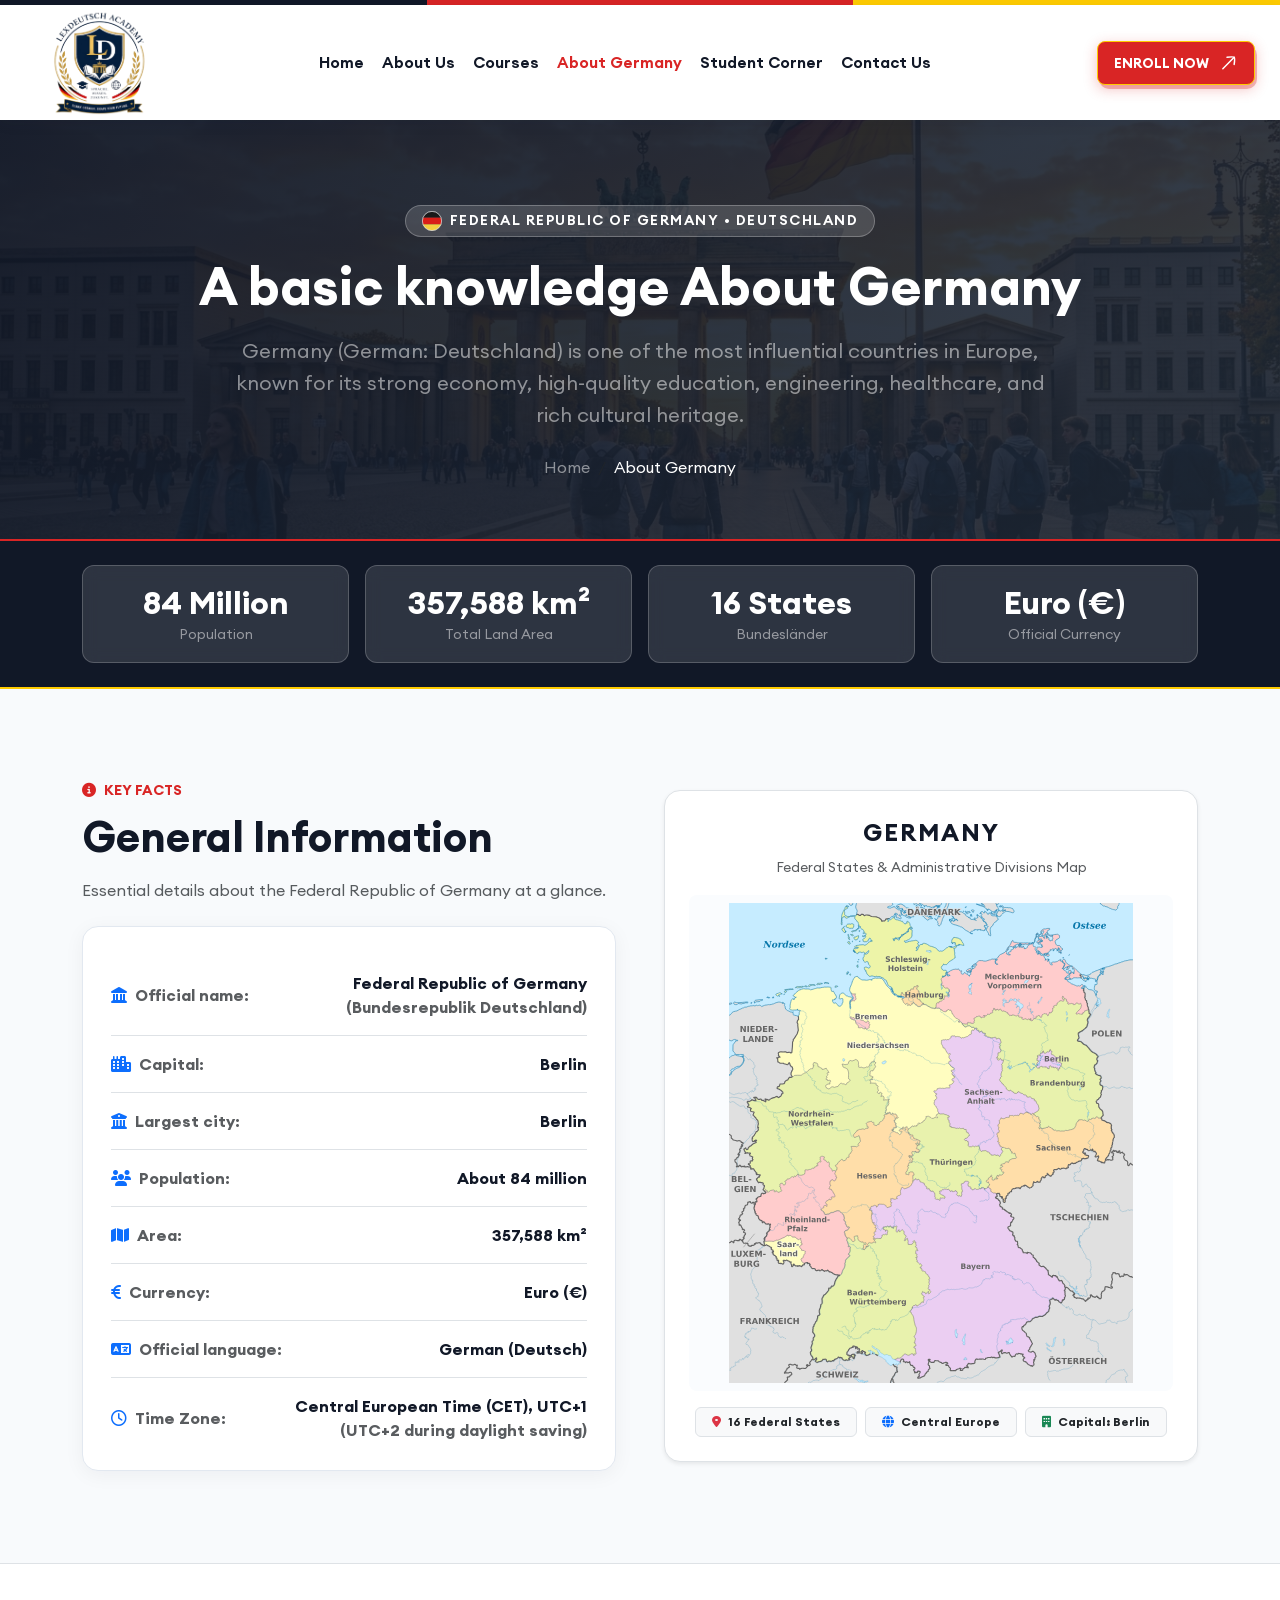
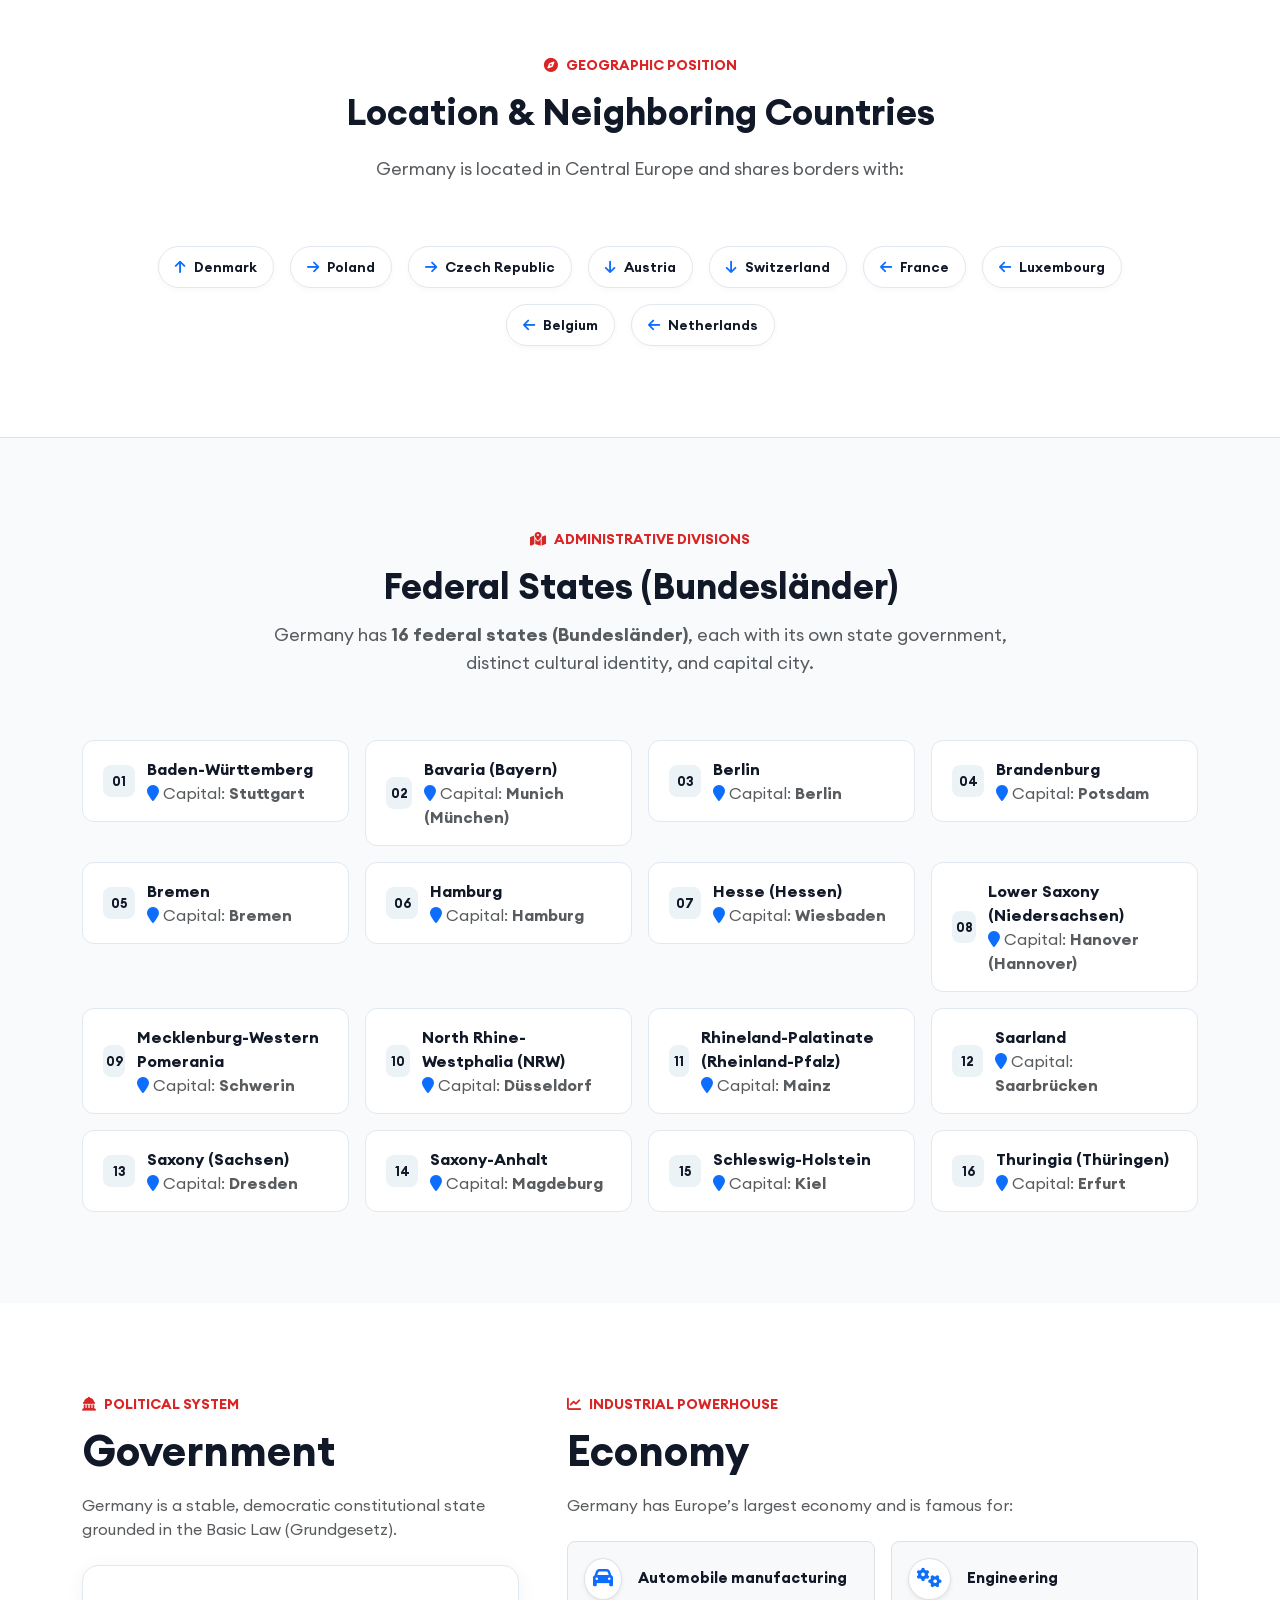
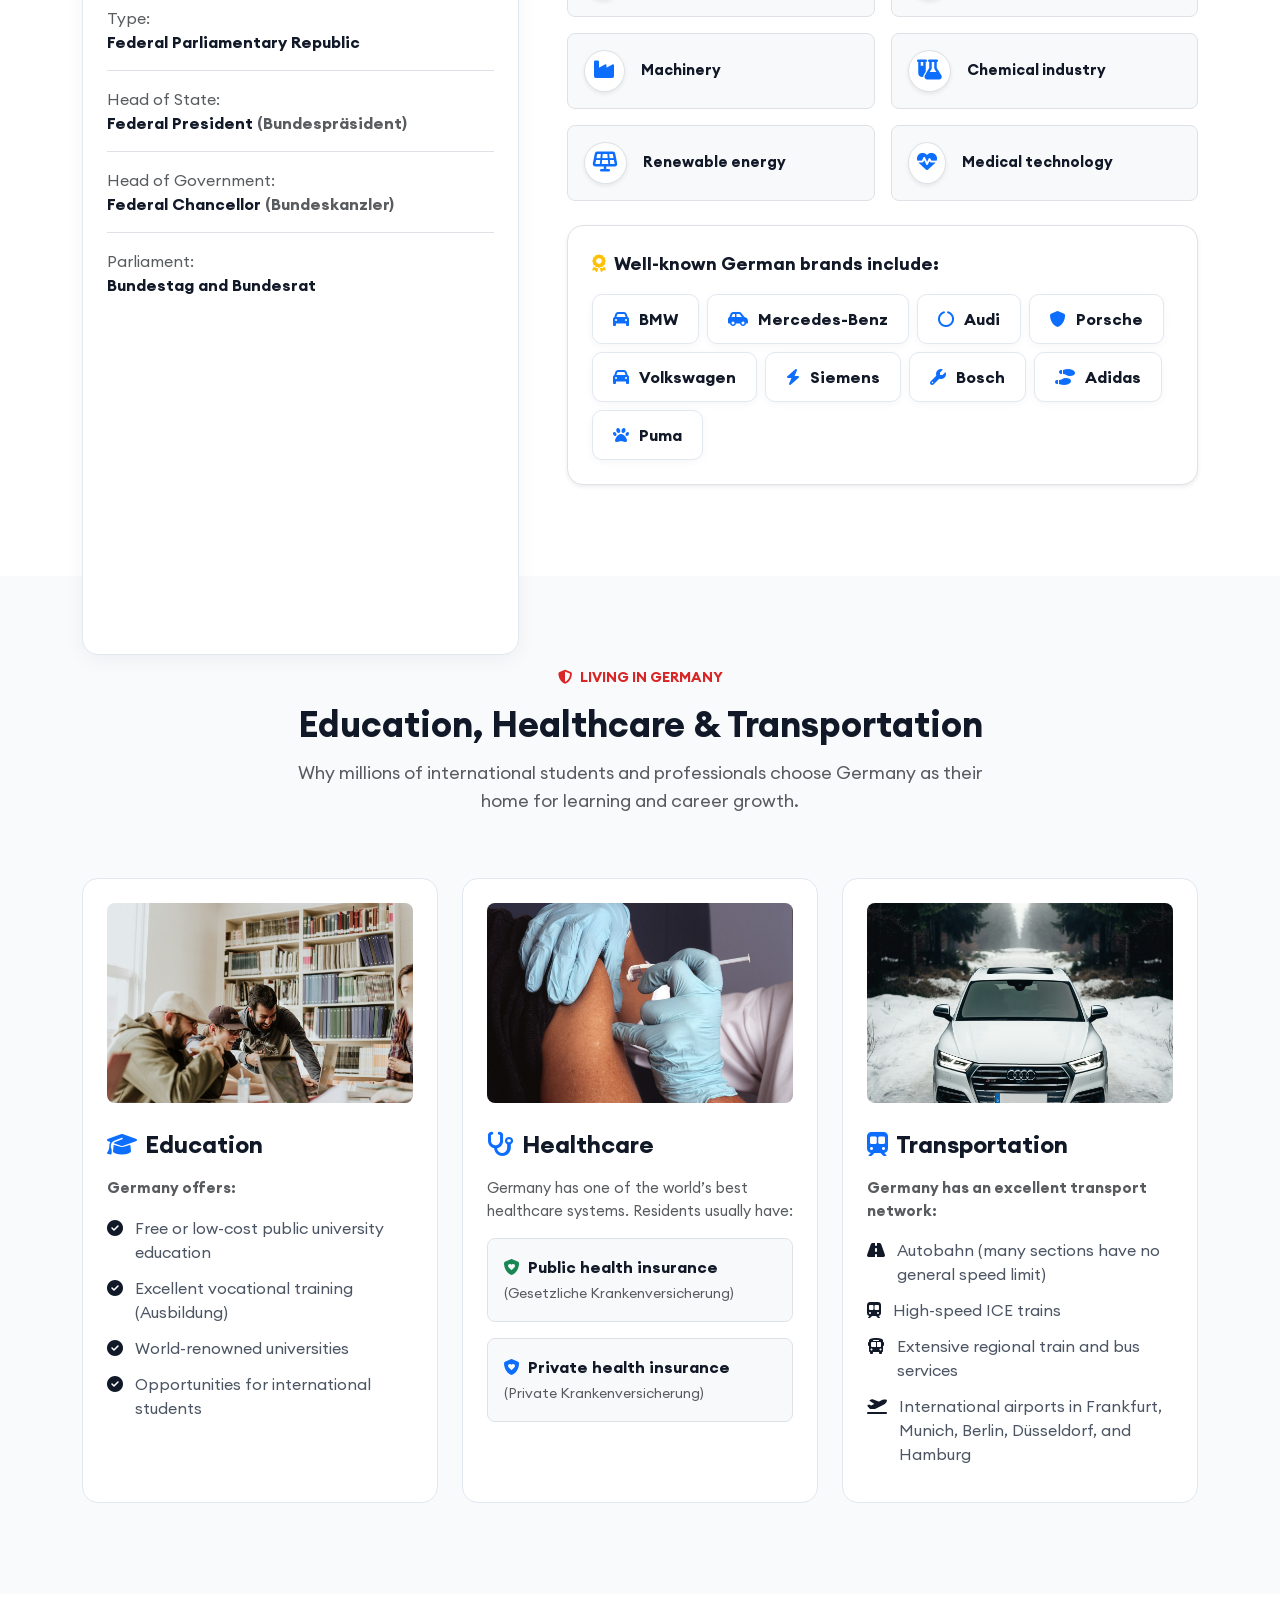
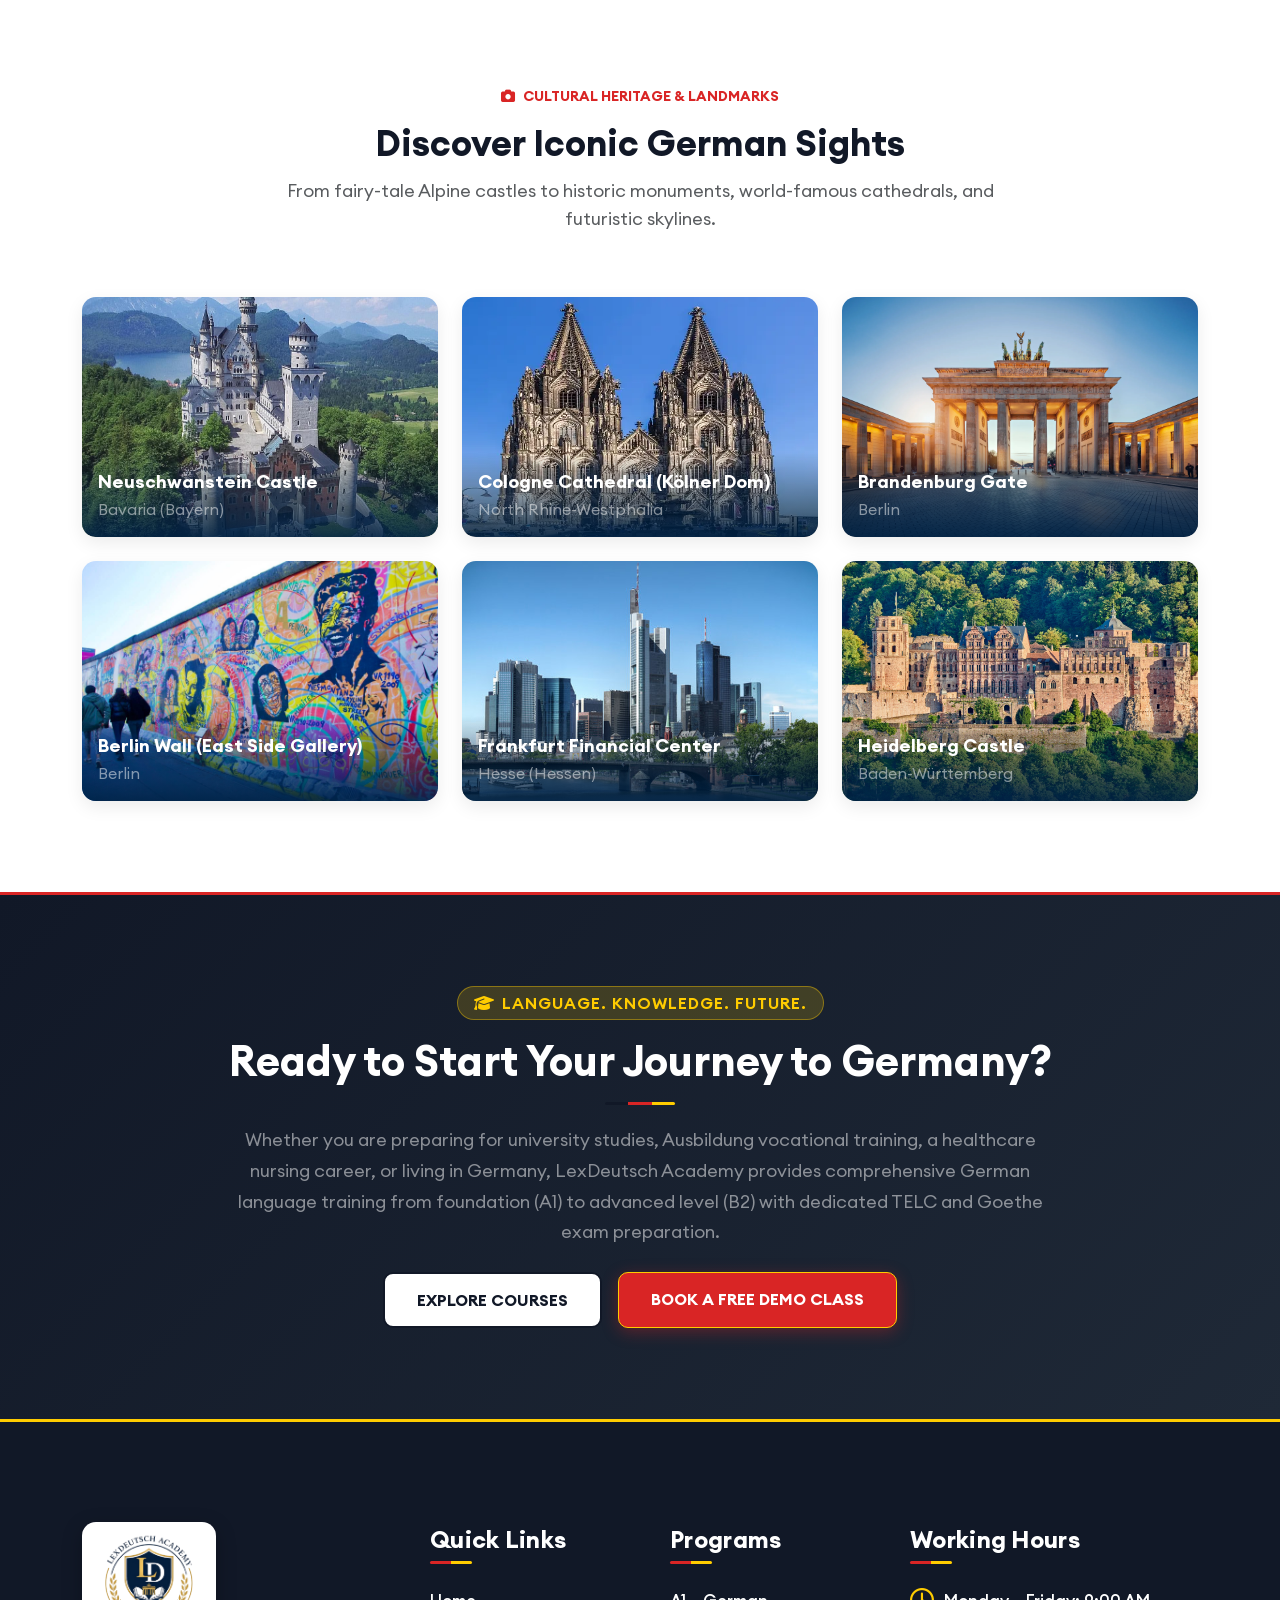
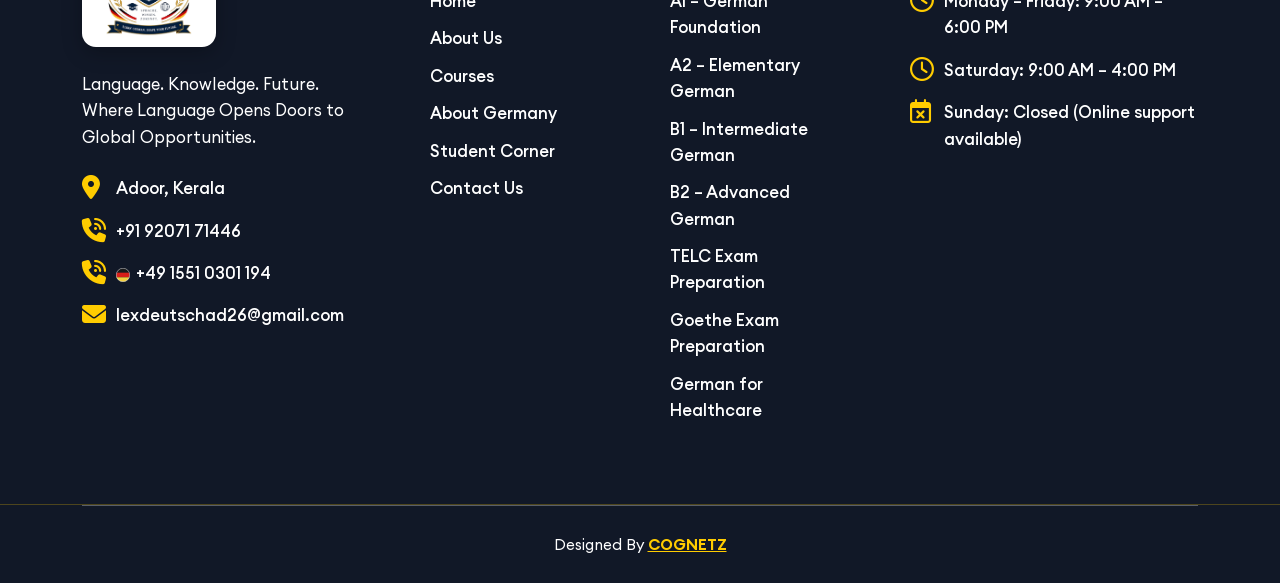
==== commit da7675a5: "third commit" ====
--- a/about-germany.html
+++ b/about-germany.html
@@ -257,8 +257,8 @@
             <a href="courses-grid-view.html#levels" class="badge bg-light text-dark border p-2 text-decoration-none">B2 Advanced</a>
           </div>
           <div class="mb-3">
-            <a href="tel:+919562160437" class="text-decoration-none td_heading_color td_bold d-flex align-items-center gap-2">
-              <i class="fa-solid fa-phone td_accent_color"></i> +91 9562 160 437
+            <a href="tel:+919207171446" class="text-decoration-none td_heading_color td_bold d-flex align-items-center gap-2">
+              <i class="fa-solid fa-phone td_accent_color"></i> +91 92071 71446
             </a>
           </div>
           <a href="contact.html#enquiry-form" class="btn btn-primary w-100 py-2 fw-bold text-white" style="background:#d92525; border: 1.5px solid #ffcc00;">ENROLL NOW</a>
@@ -978,8 +978,7 @@
               </div>
               <ul class="td_footer_address_widget td_medium td_mp_0">
                 <li><i class="fa-solid fa-location-dot"></i>Adoor, Kerala</li>
-                <li><i class="fa-solid fa-phone-volume"></i><a href="tel:+919562160437">+91 9562 160 437</a></li>
-                <li><i class="fa-solid fa-phone-volume"></i><a href="tel:+919400789109">+91 9400 789 109</a></li>
+                <li><i class="fa-solid fa-phone-volume"></i><a href="tel:+919207171446">+91 92071 71446</a></li>
                 <li><i class="fa-solid fa-phone-volume"></i><a href="tel:+4915510301194"><img src="assets/img/flags/germany-round.svg" alt="Germany" style="width: 14px; height: 14px; vertical-align: middle; margin-right: 6px;">+49 1551 0301 194</a></li>
                 <li><i class="fa-solid fa-envelope"></i><a href="mailto:lexdeutschad26@gmail.com">lexdeutschad26@gmail.com</a></li>
               </ul>
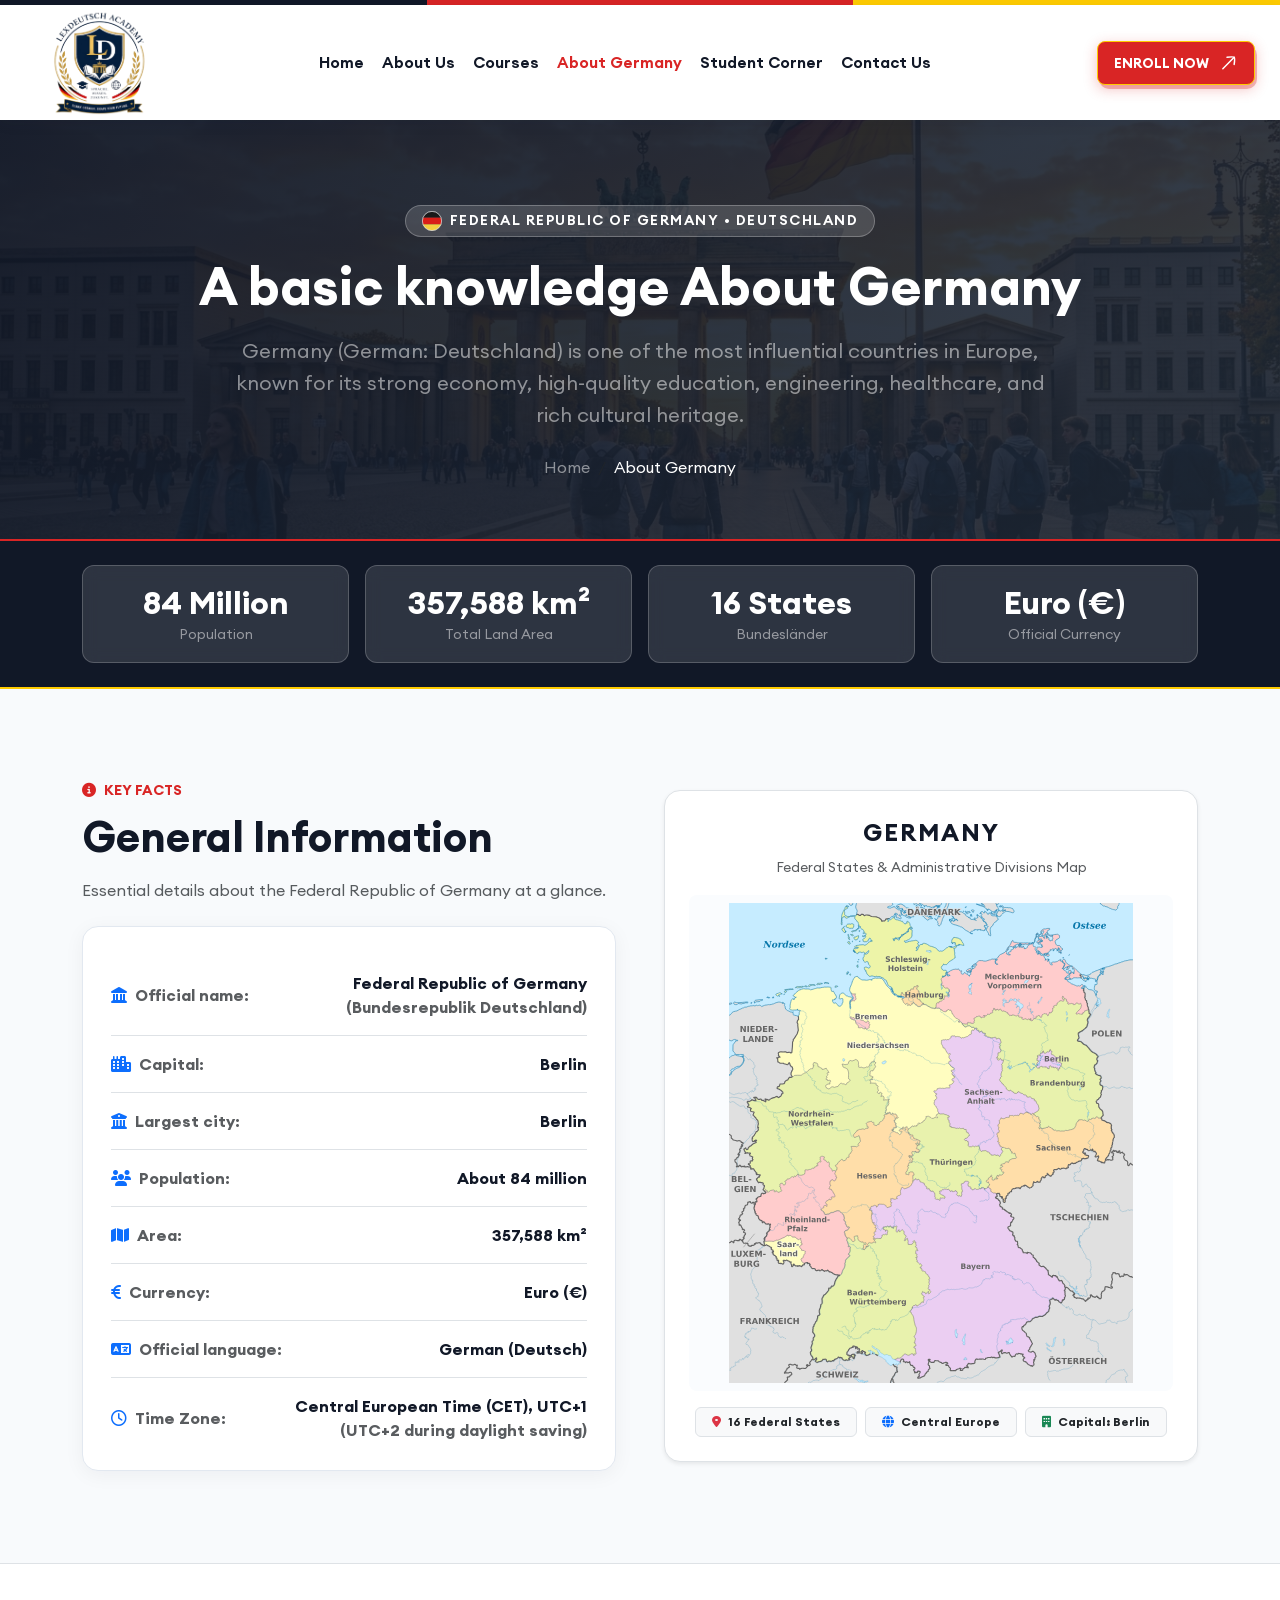
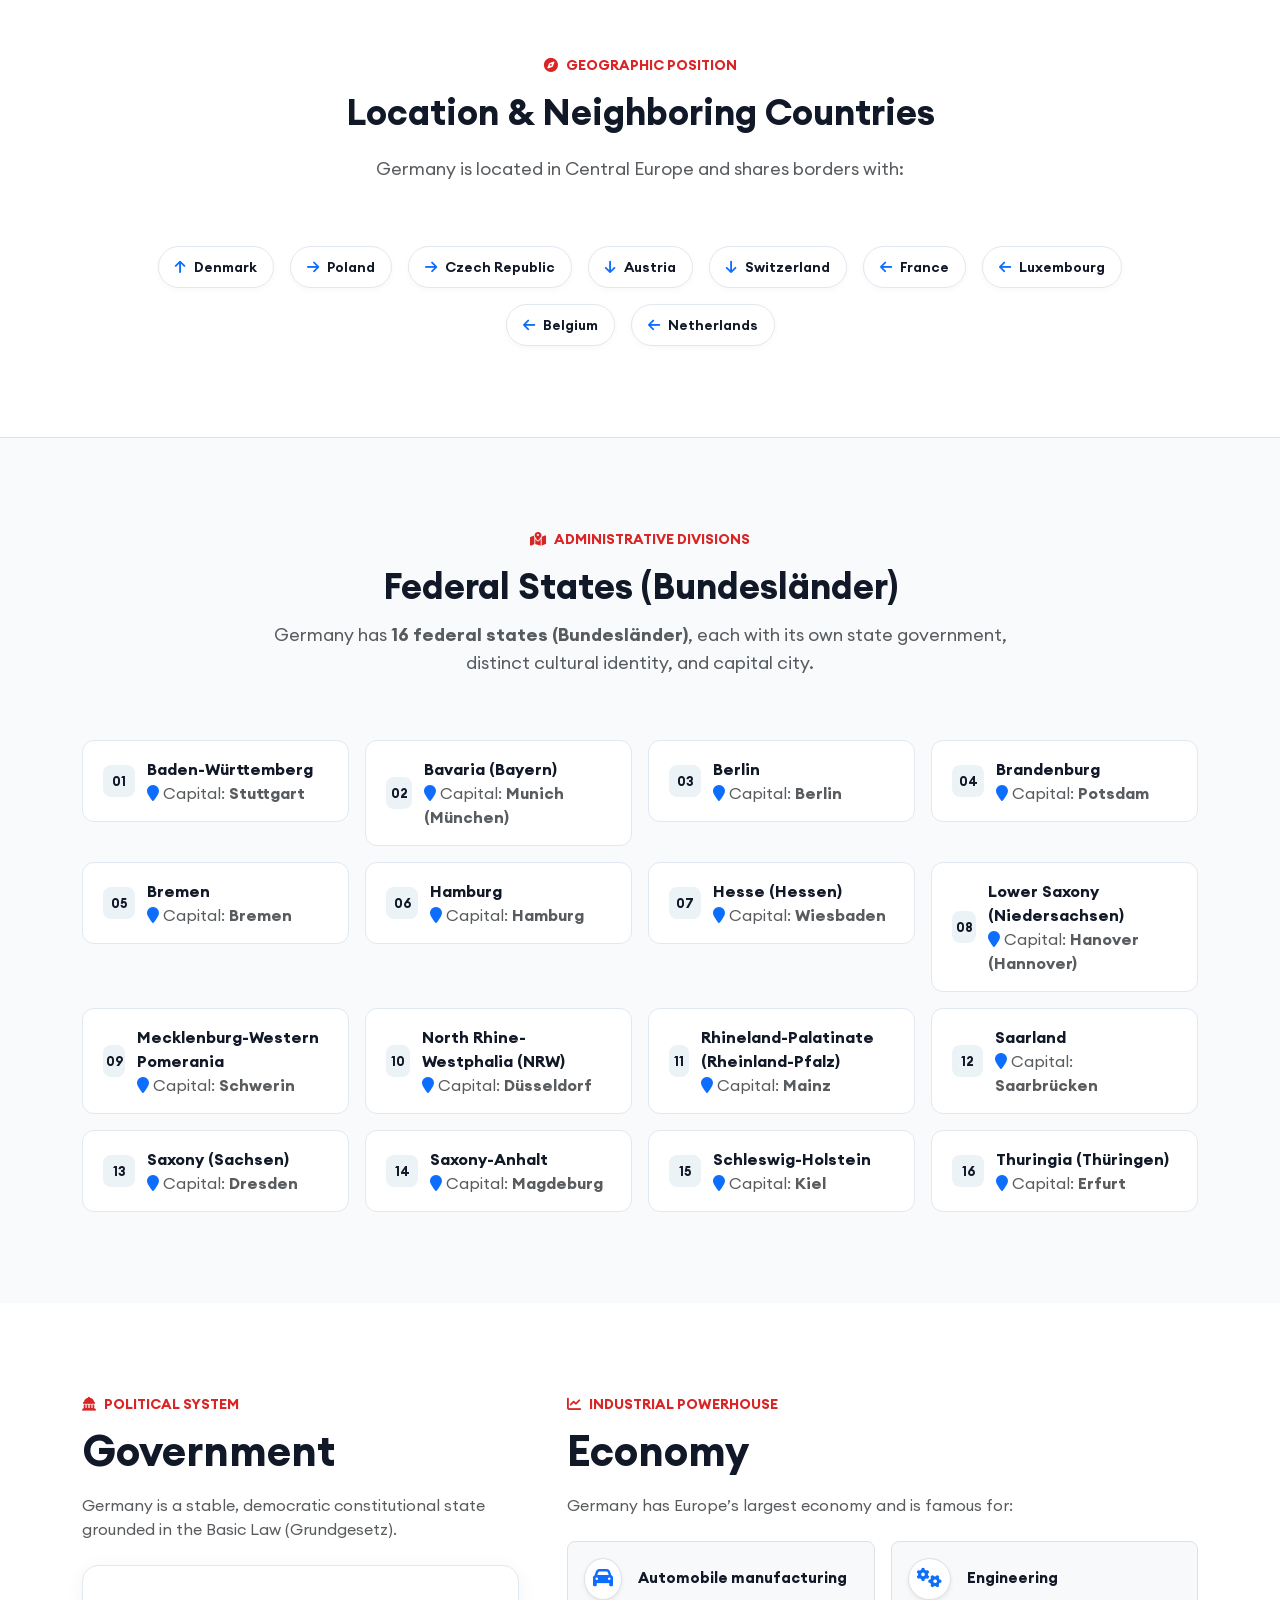
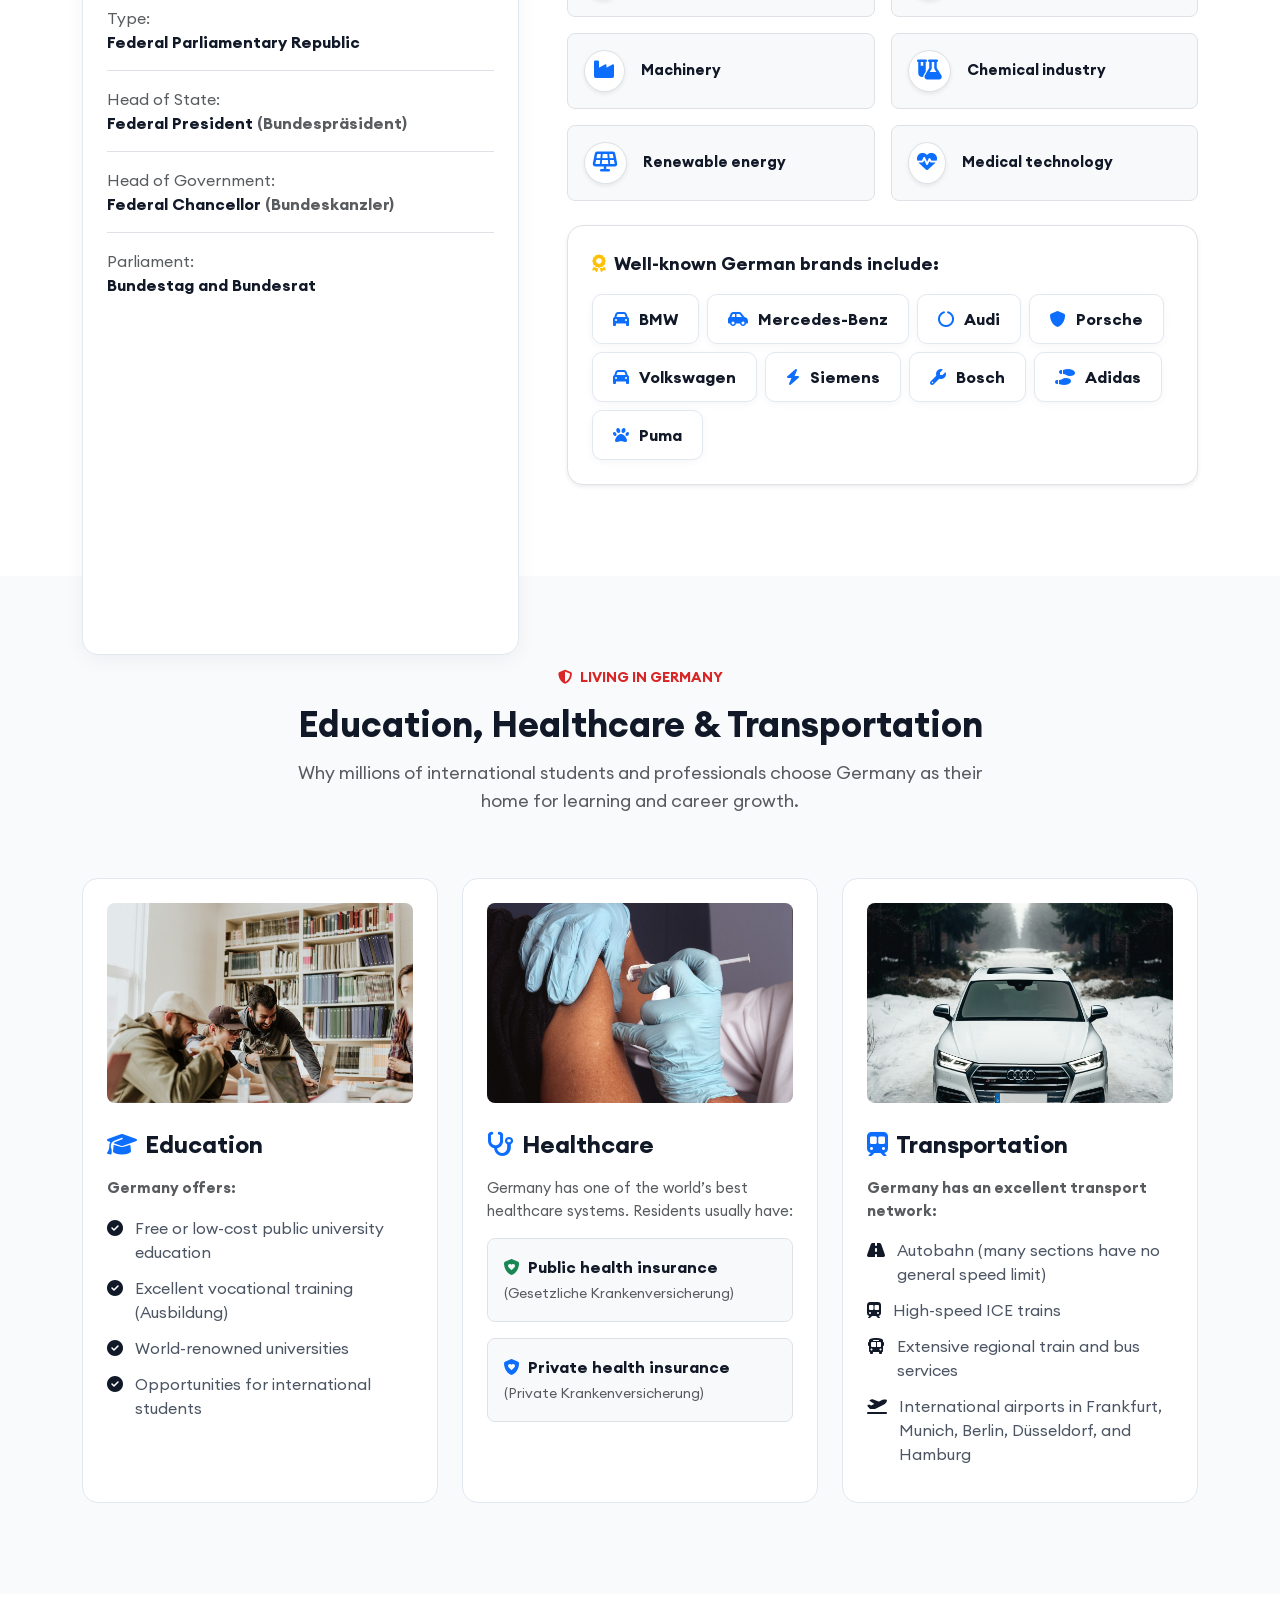
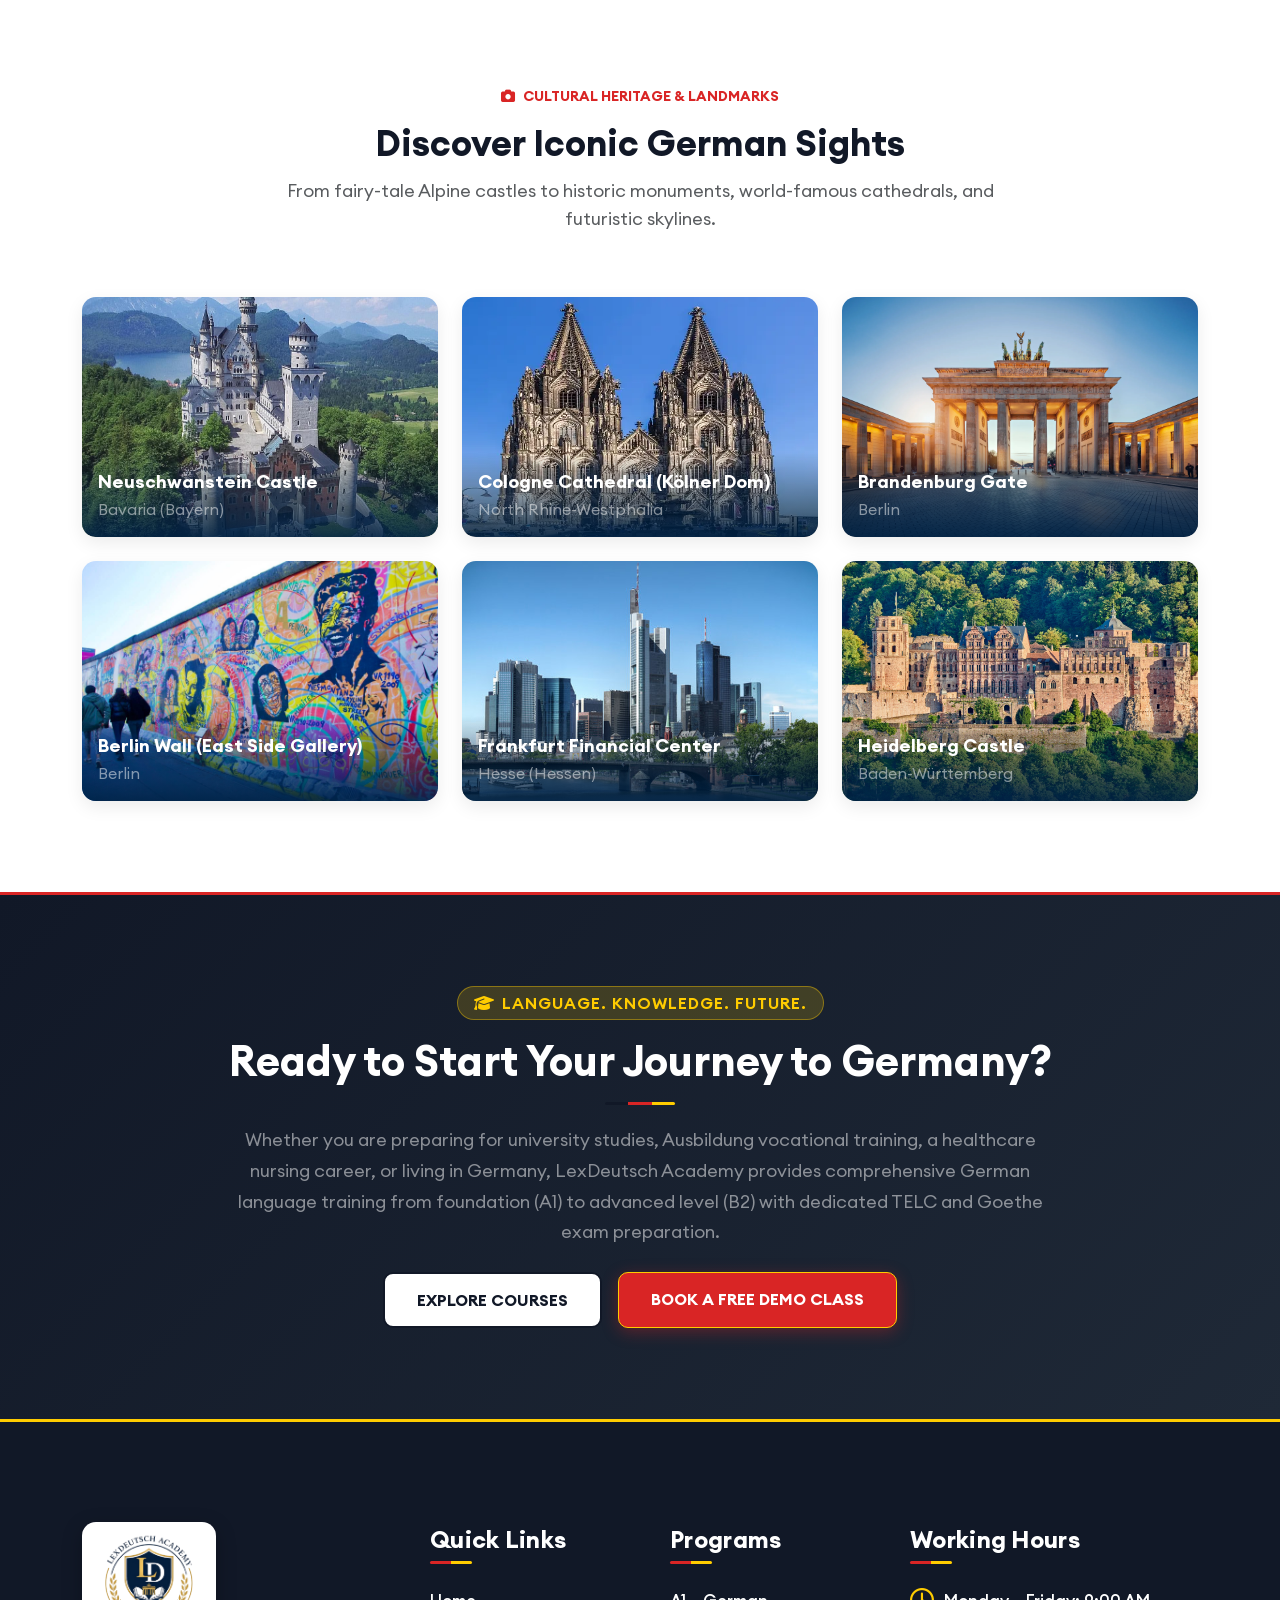
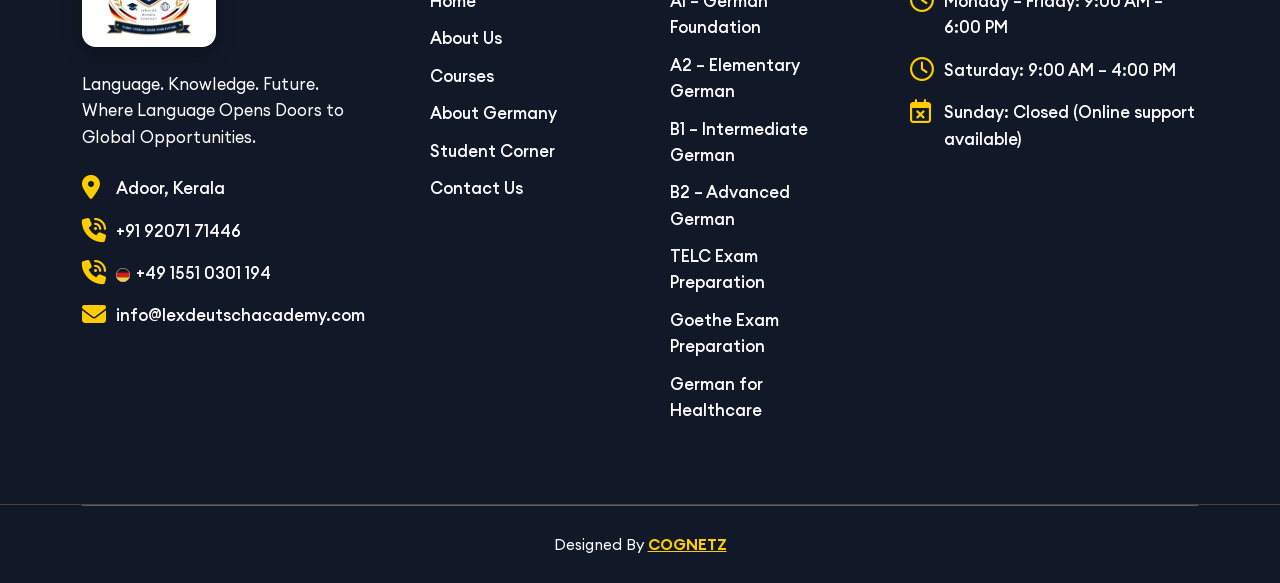
==== commit 7ba4c4a2: "fourth commit" ====
--- a/about-germany.html
+++ b/about-germany.html
@@ -980,7 +980,7 @@
                 <li><i class="fa-solid fa-location-dot"></i>Adoor, Kerala</li>
                 <li><i class="fa-solid fa-phone-volume"></i><a href="tel:+919207171446">+91 92071 71446</a></li>
                 <li><i class="fa-solid fa-phone-volume"></i><a href="tel:+4915510301194"><img src="assets/img/flags/germany-round.svg" alt="Germany" style="width: 14px; height: 14px; vertical-align: middle; margin-right: 6px;">+49 1551 0301 194</a></li>
-                <li><i class="fa-solid fa-envelope"></i><a href="mailto:lexdeutschad26@gmail.com">lexdeutschad26@gmail.com</a></li>
+                <li><i class="fa-solid fa-envelope"></i><a href="mailto:info@lexdeutschacademy.com">info@lexdeutschacademy.com</a></li>
               </ul>
             </div>
           </div>
